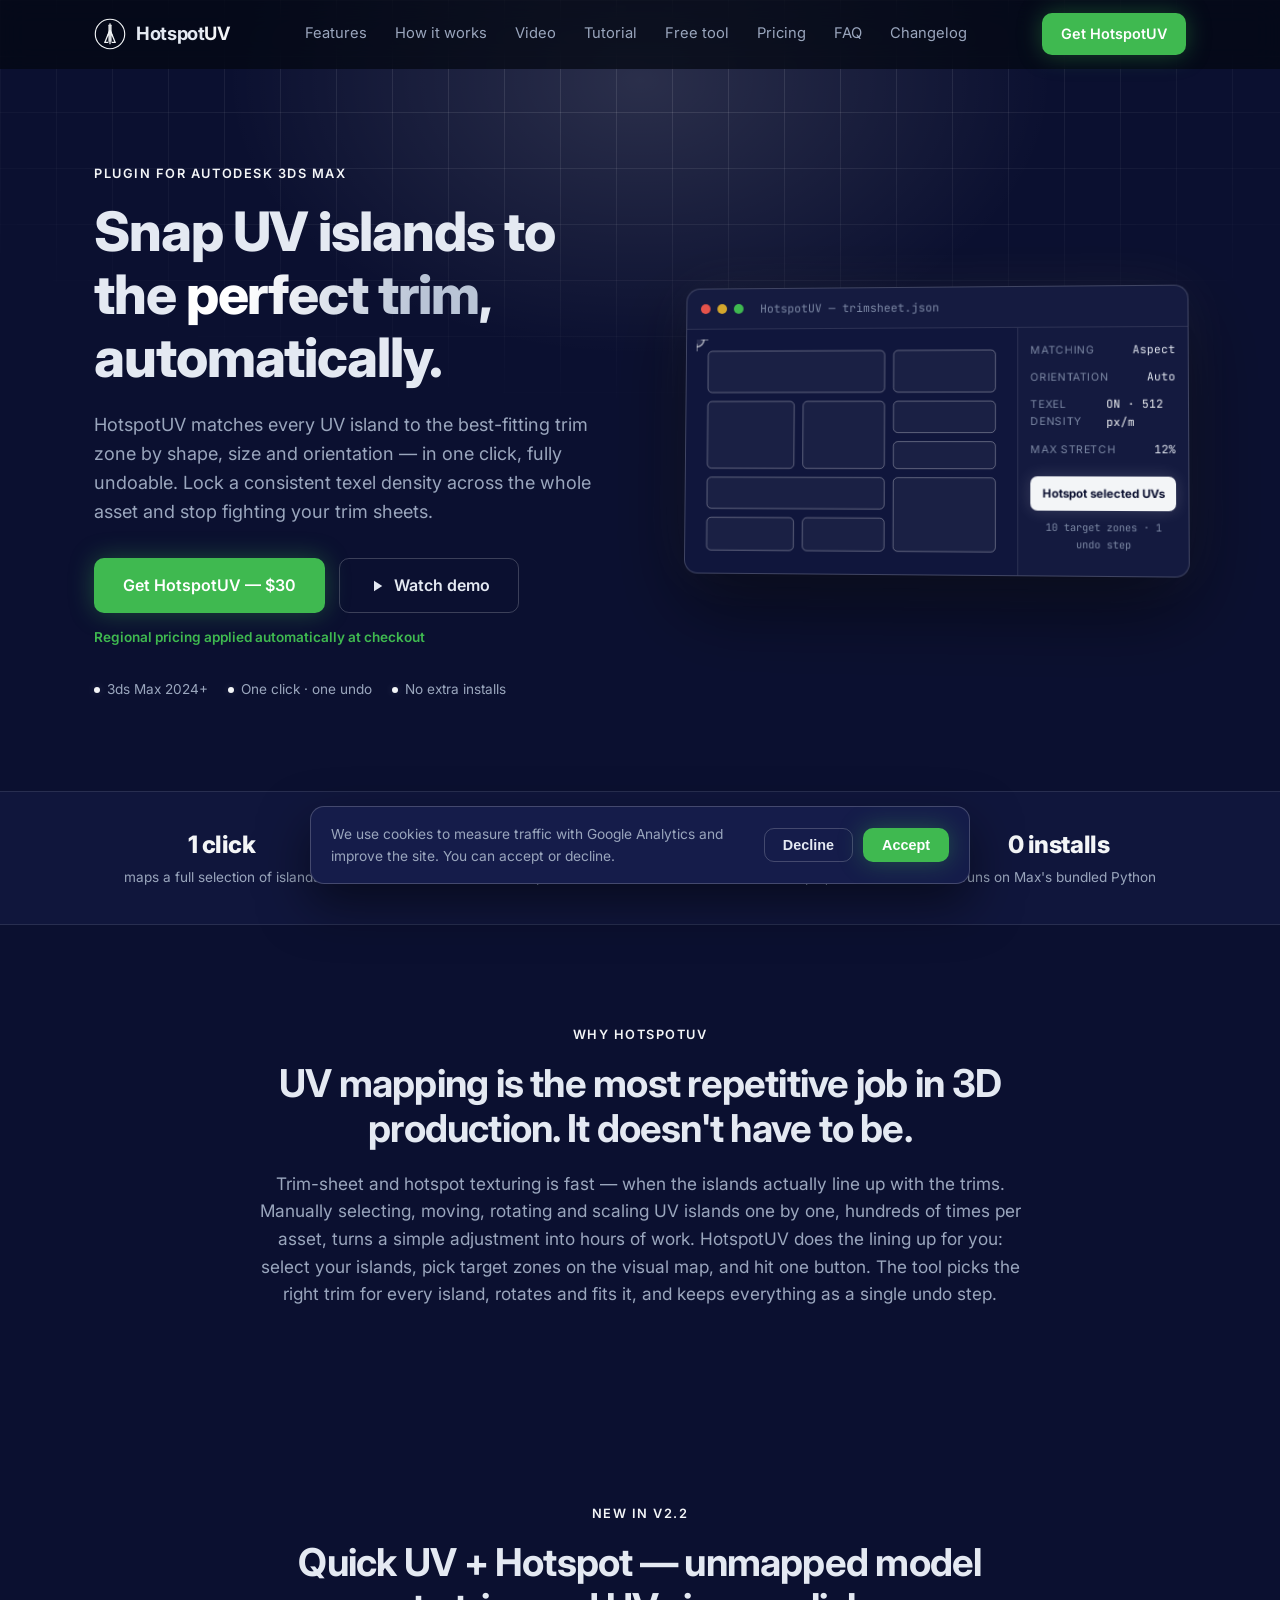
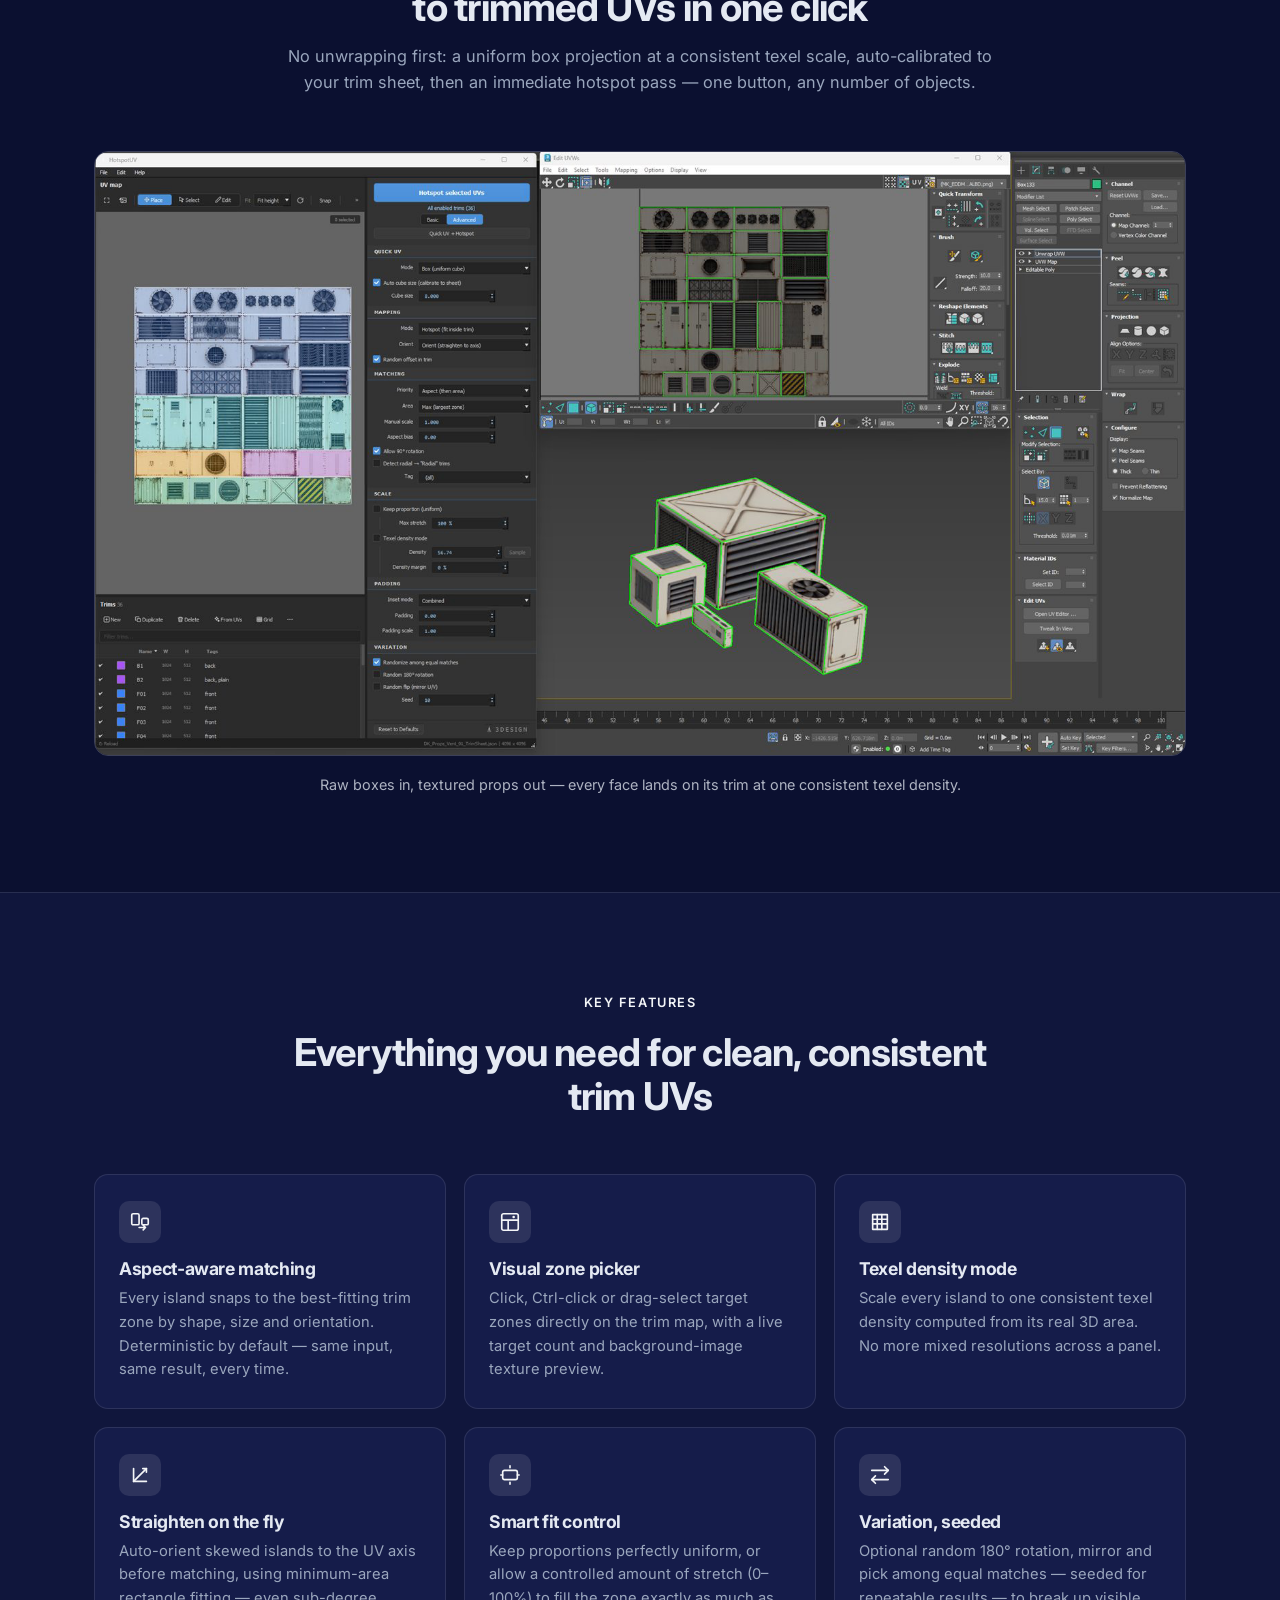
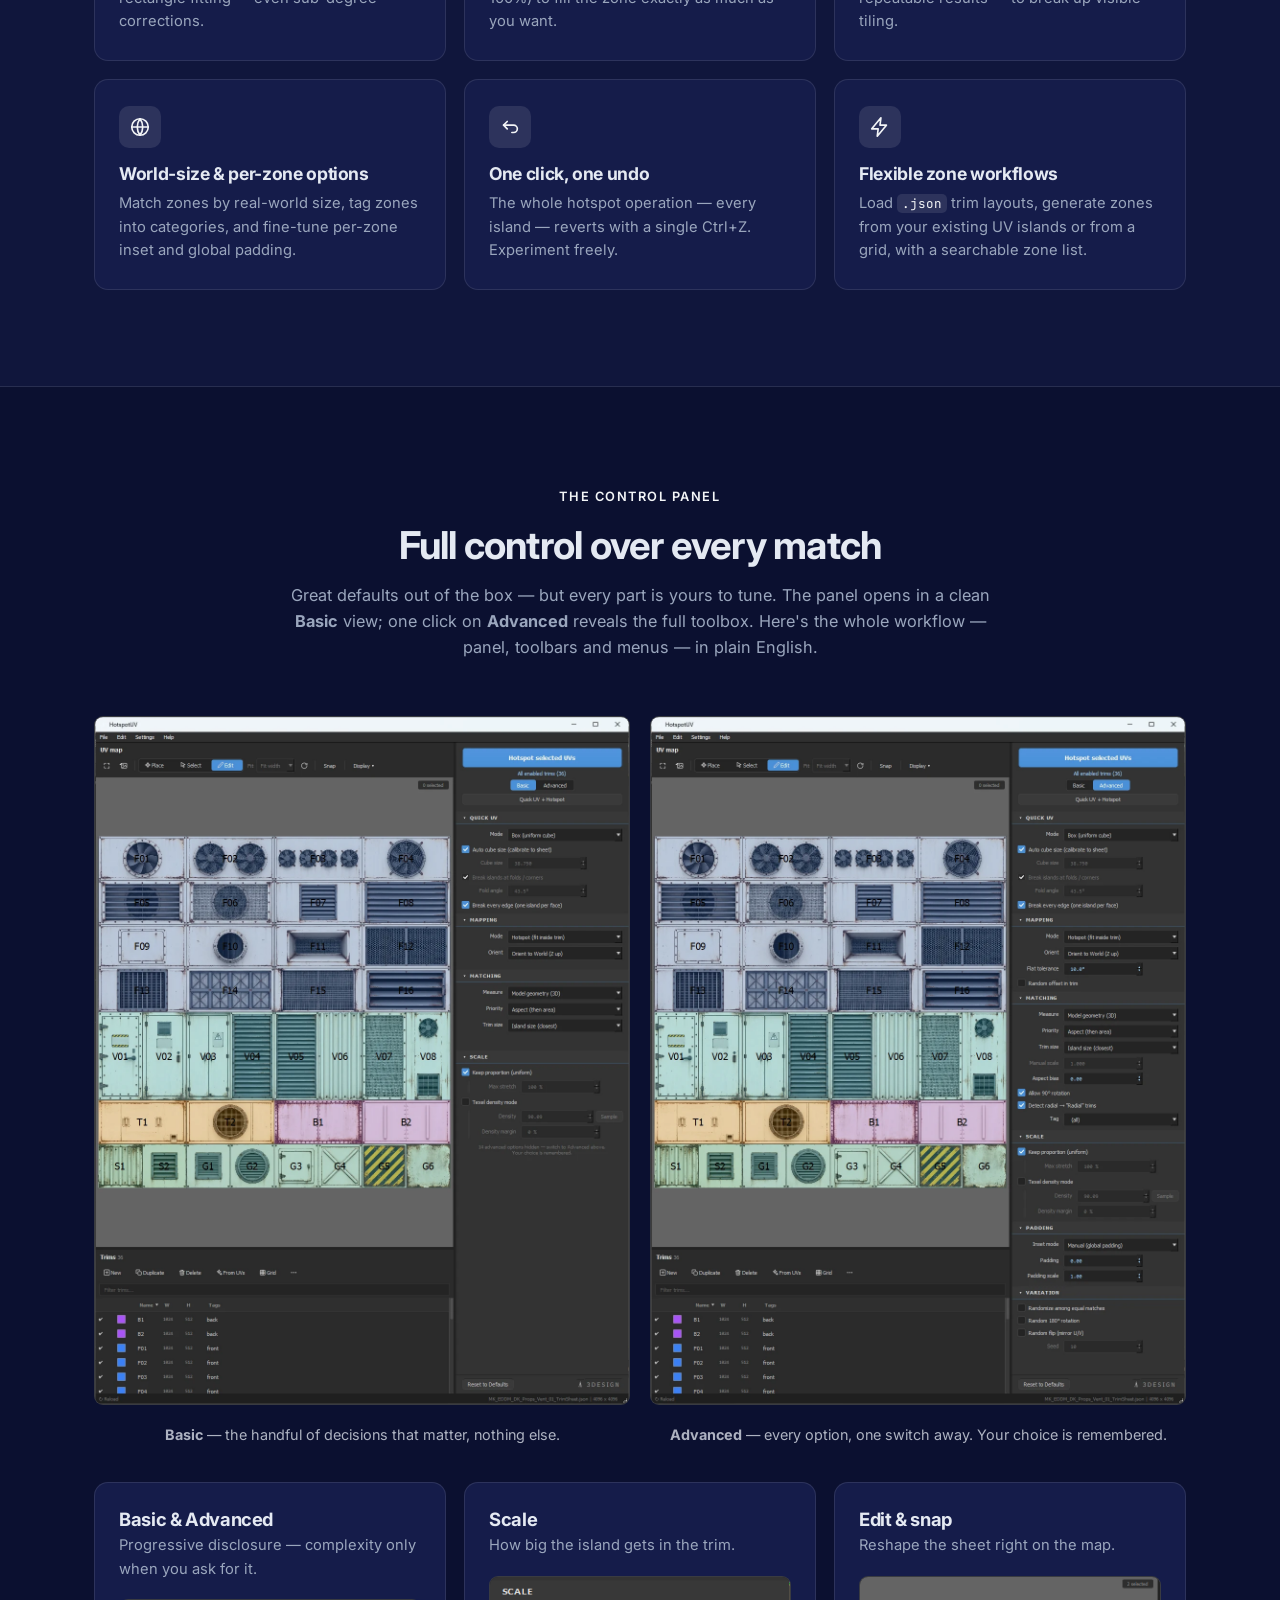
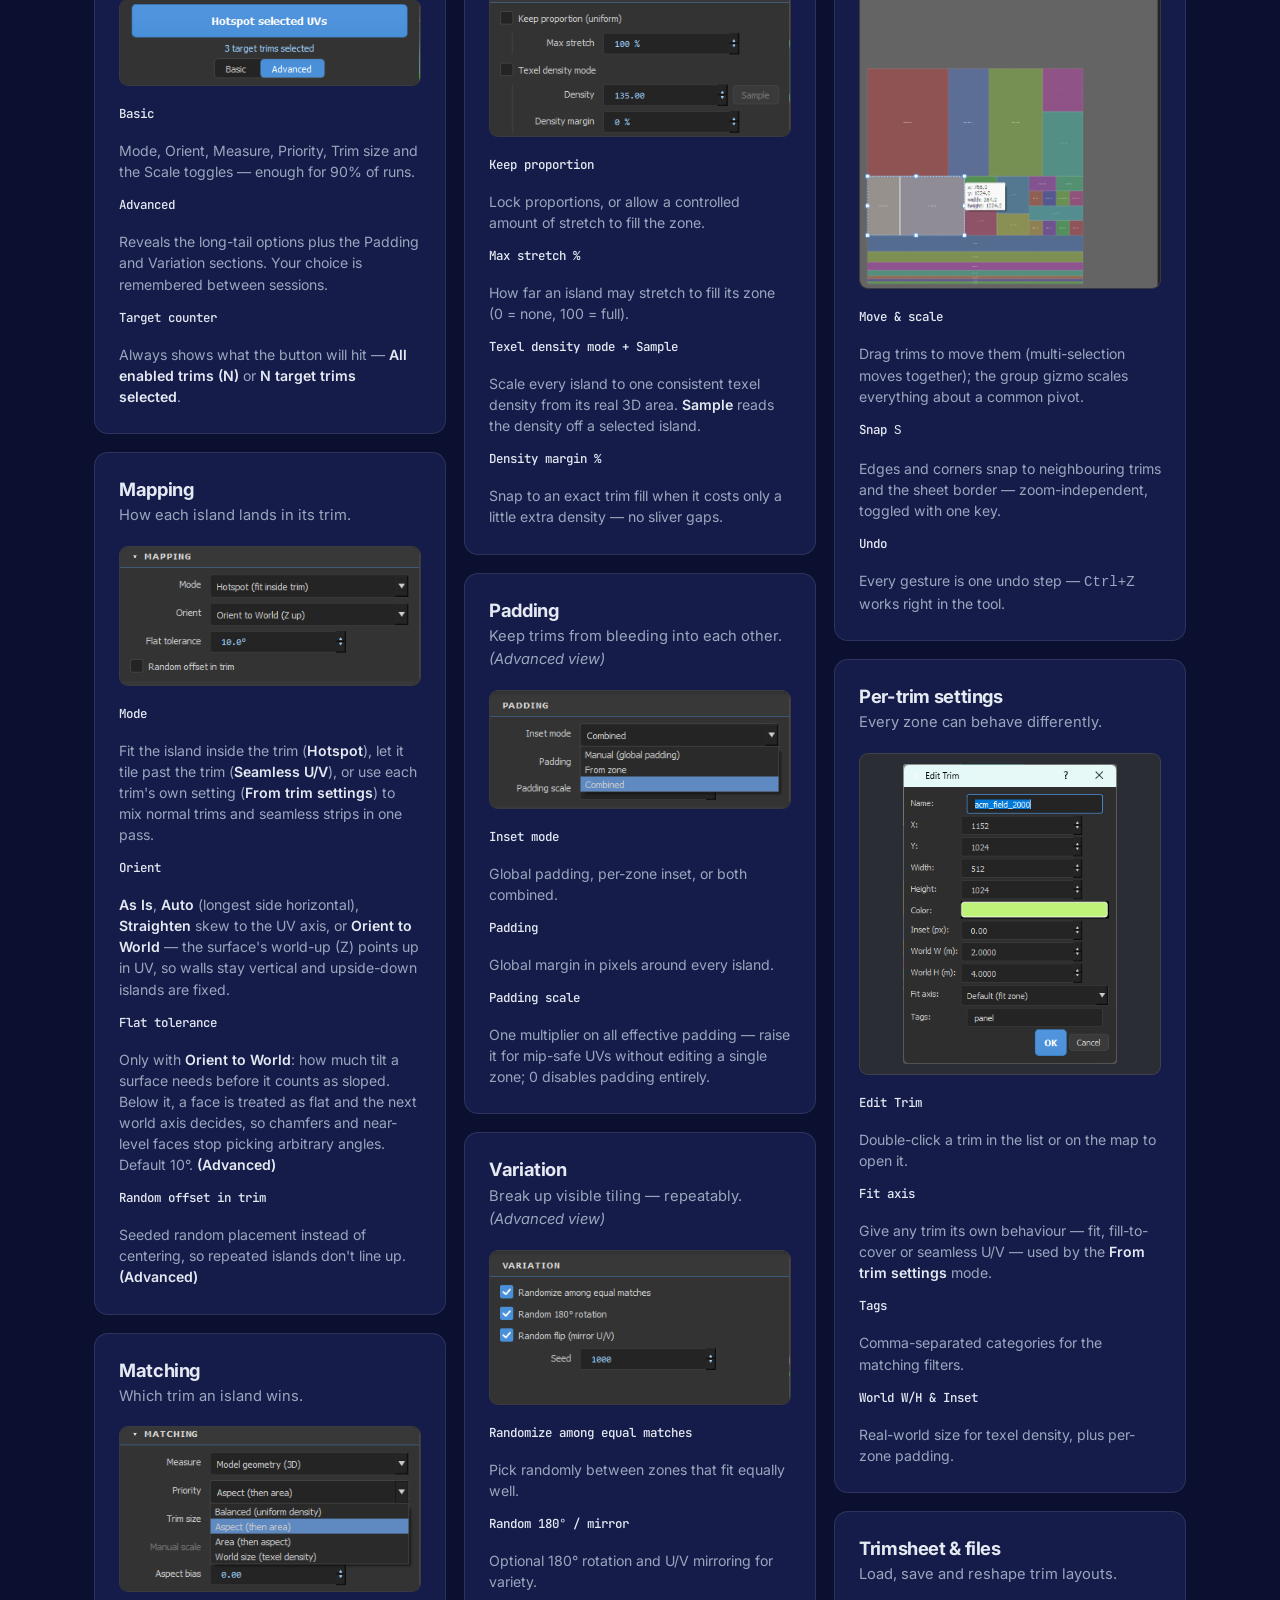
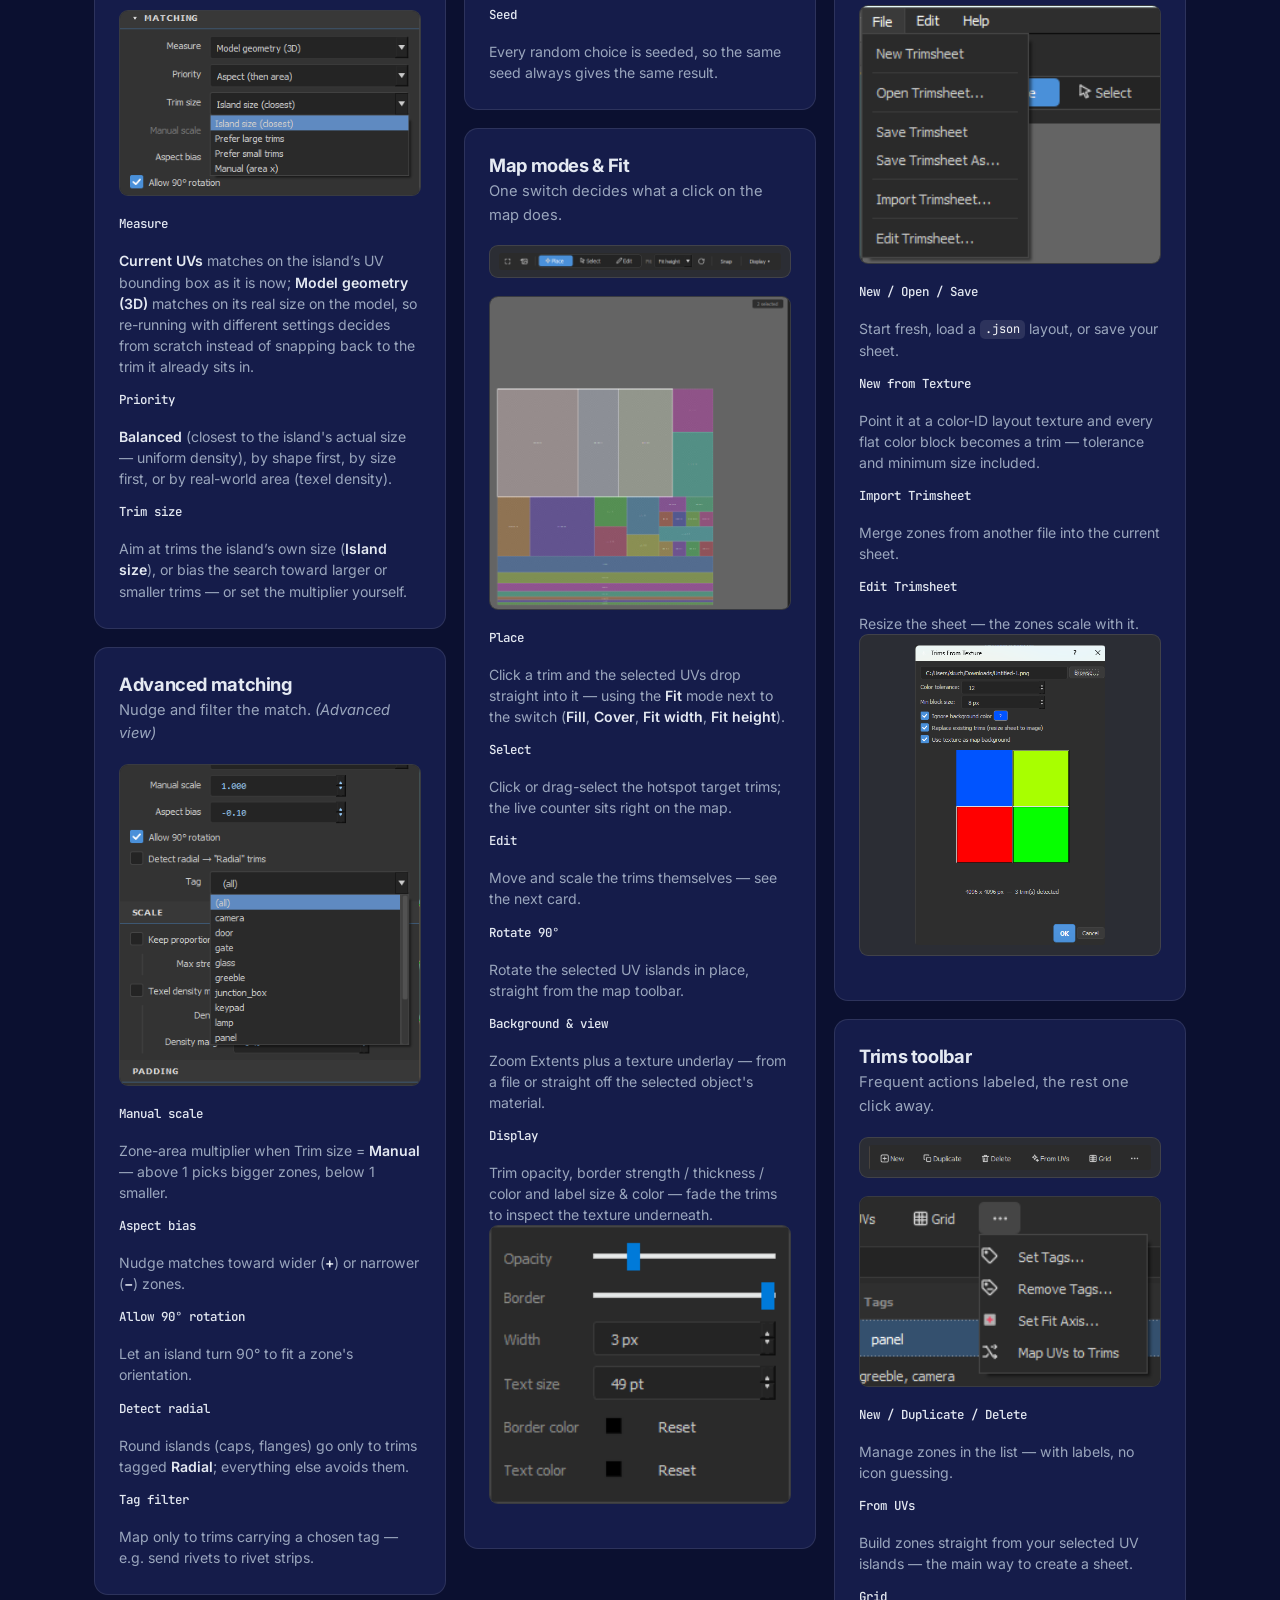
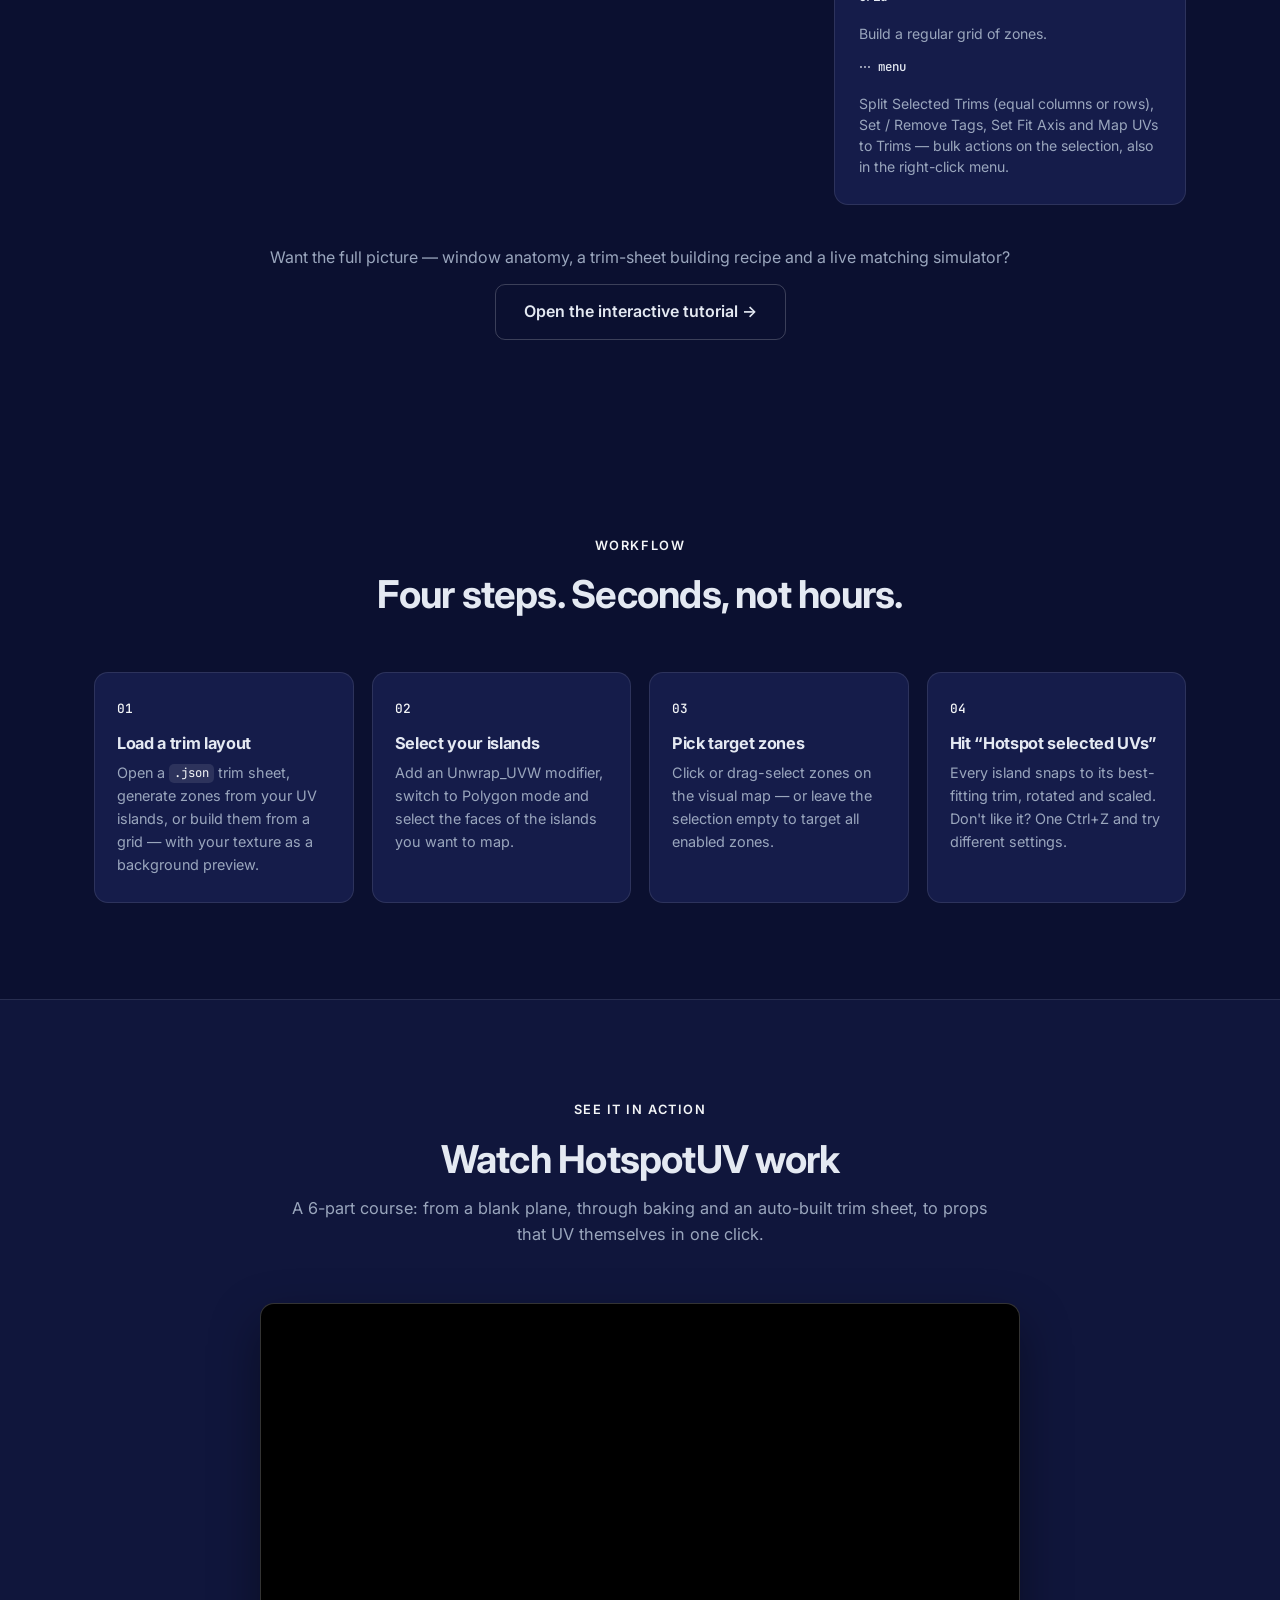
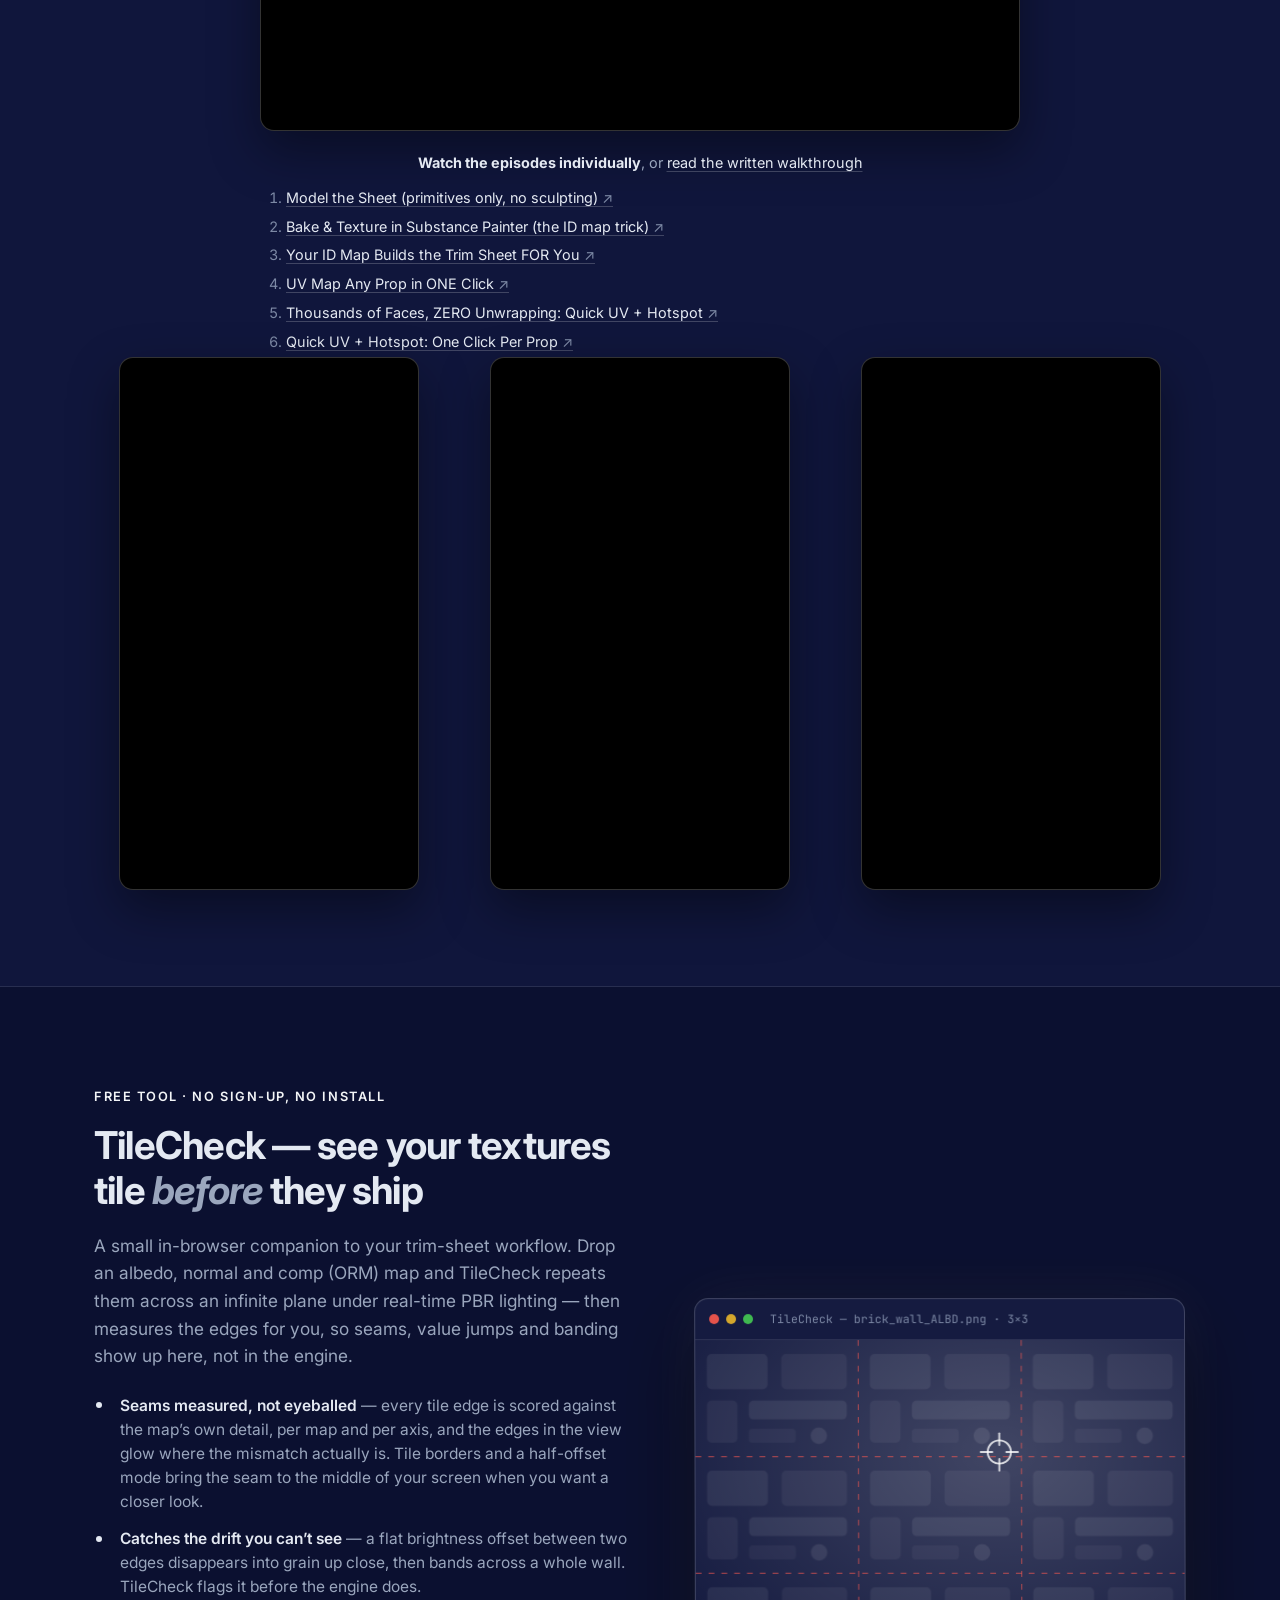
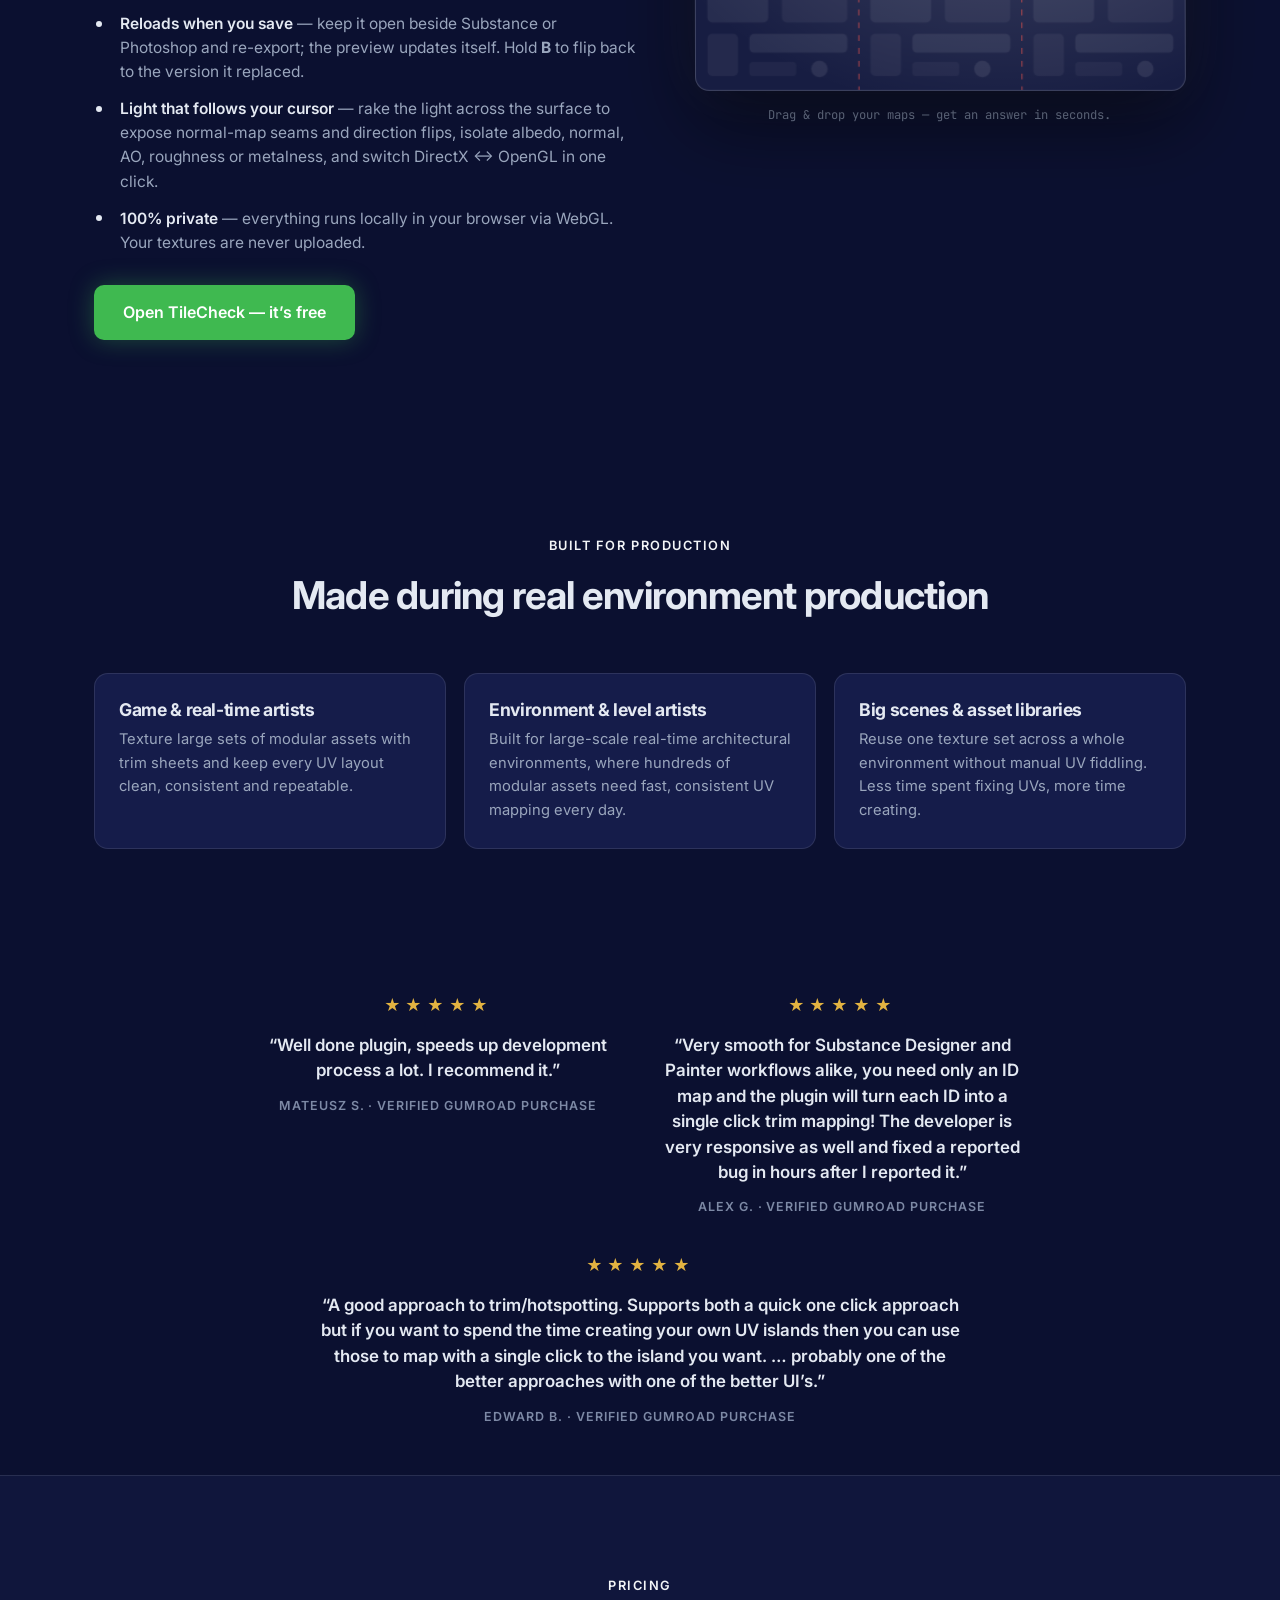
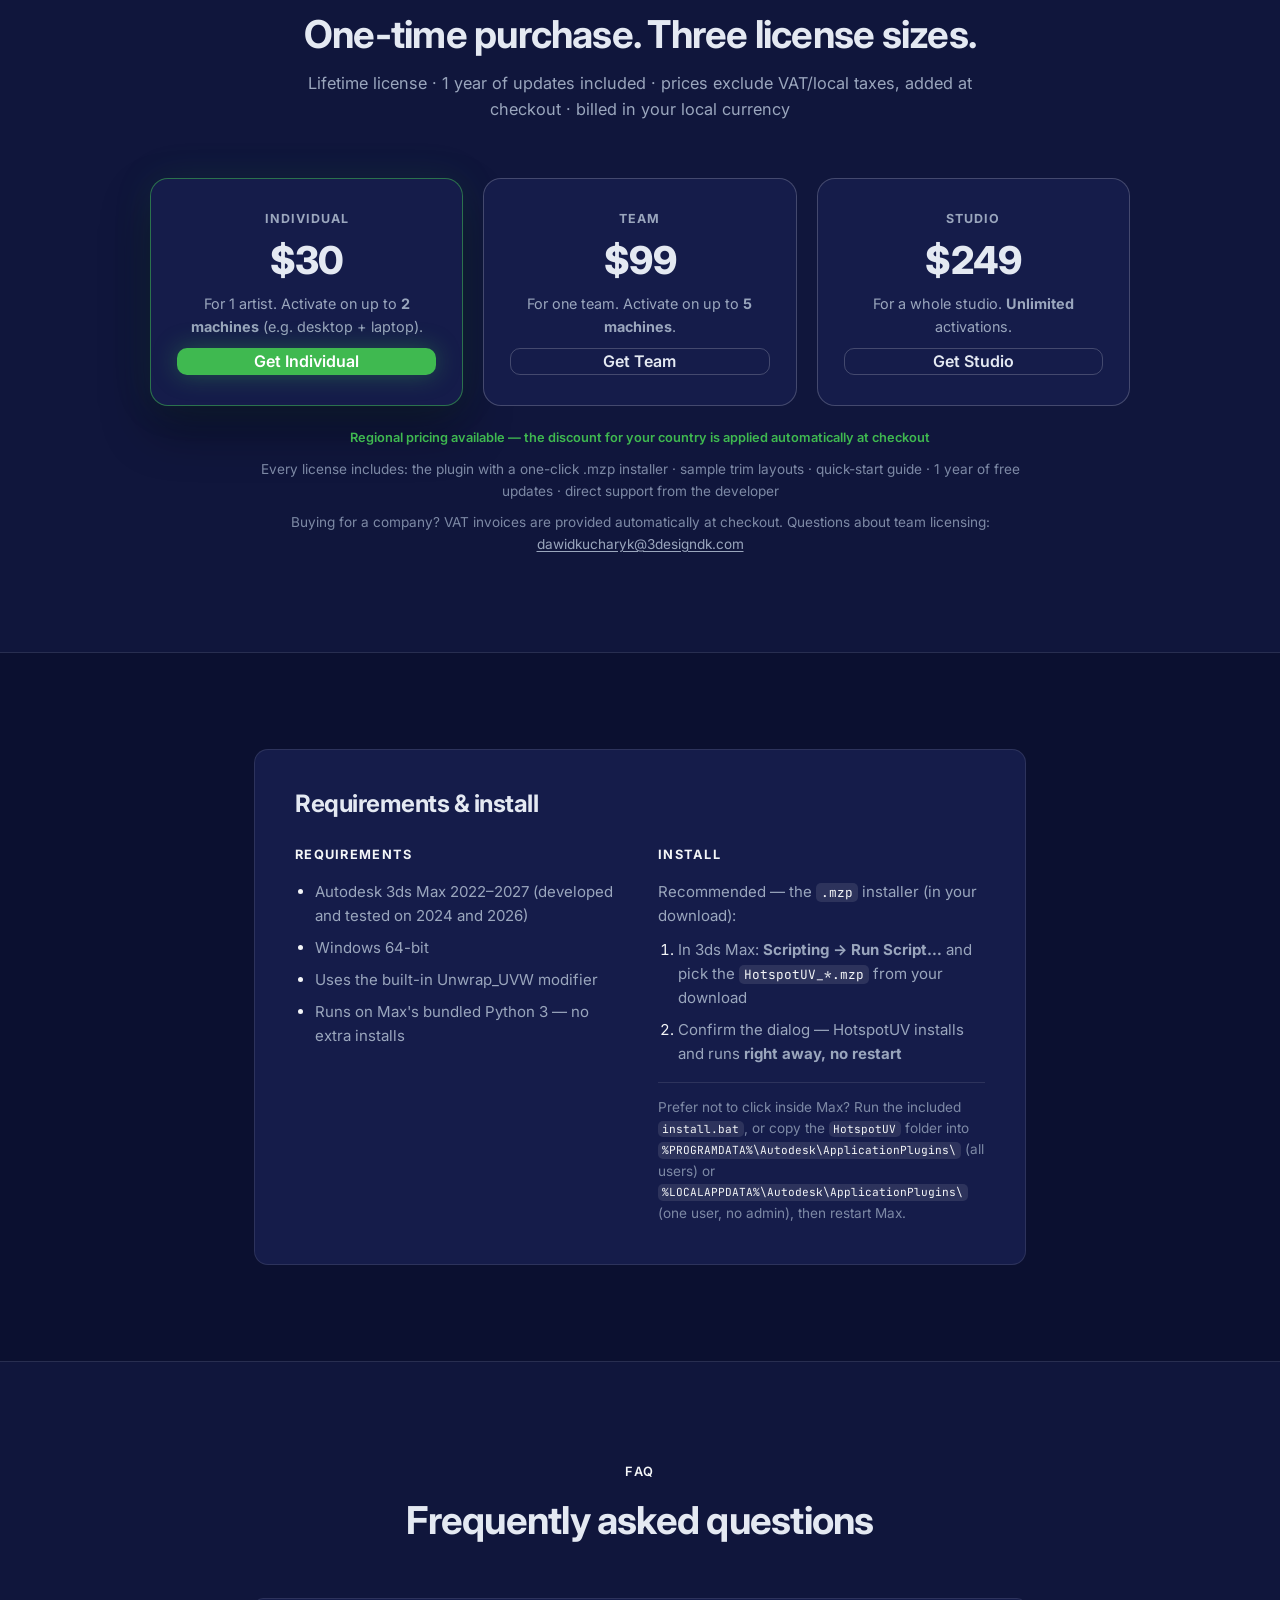
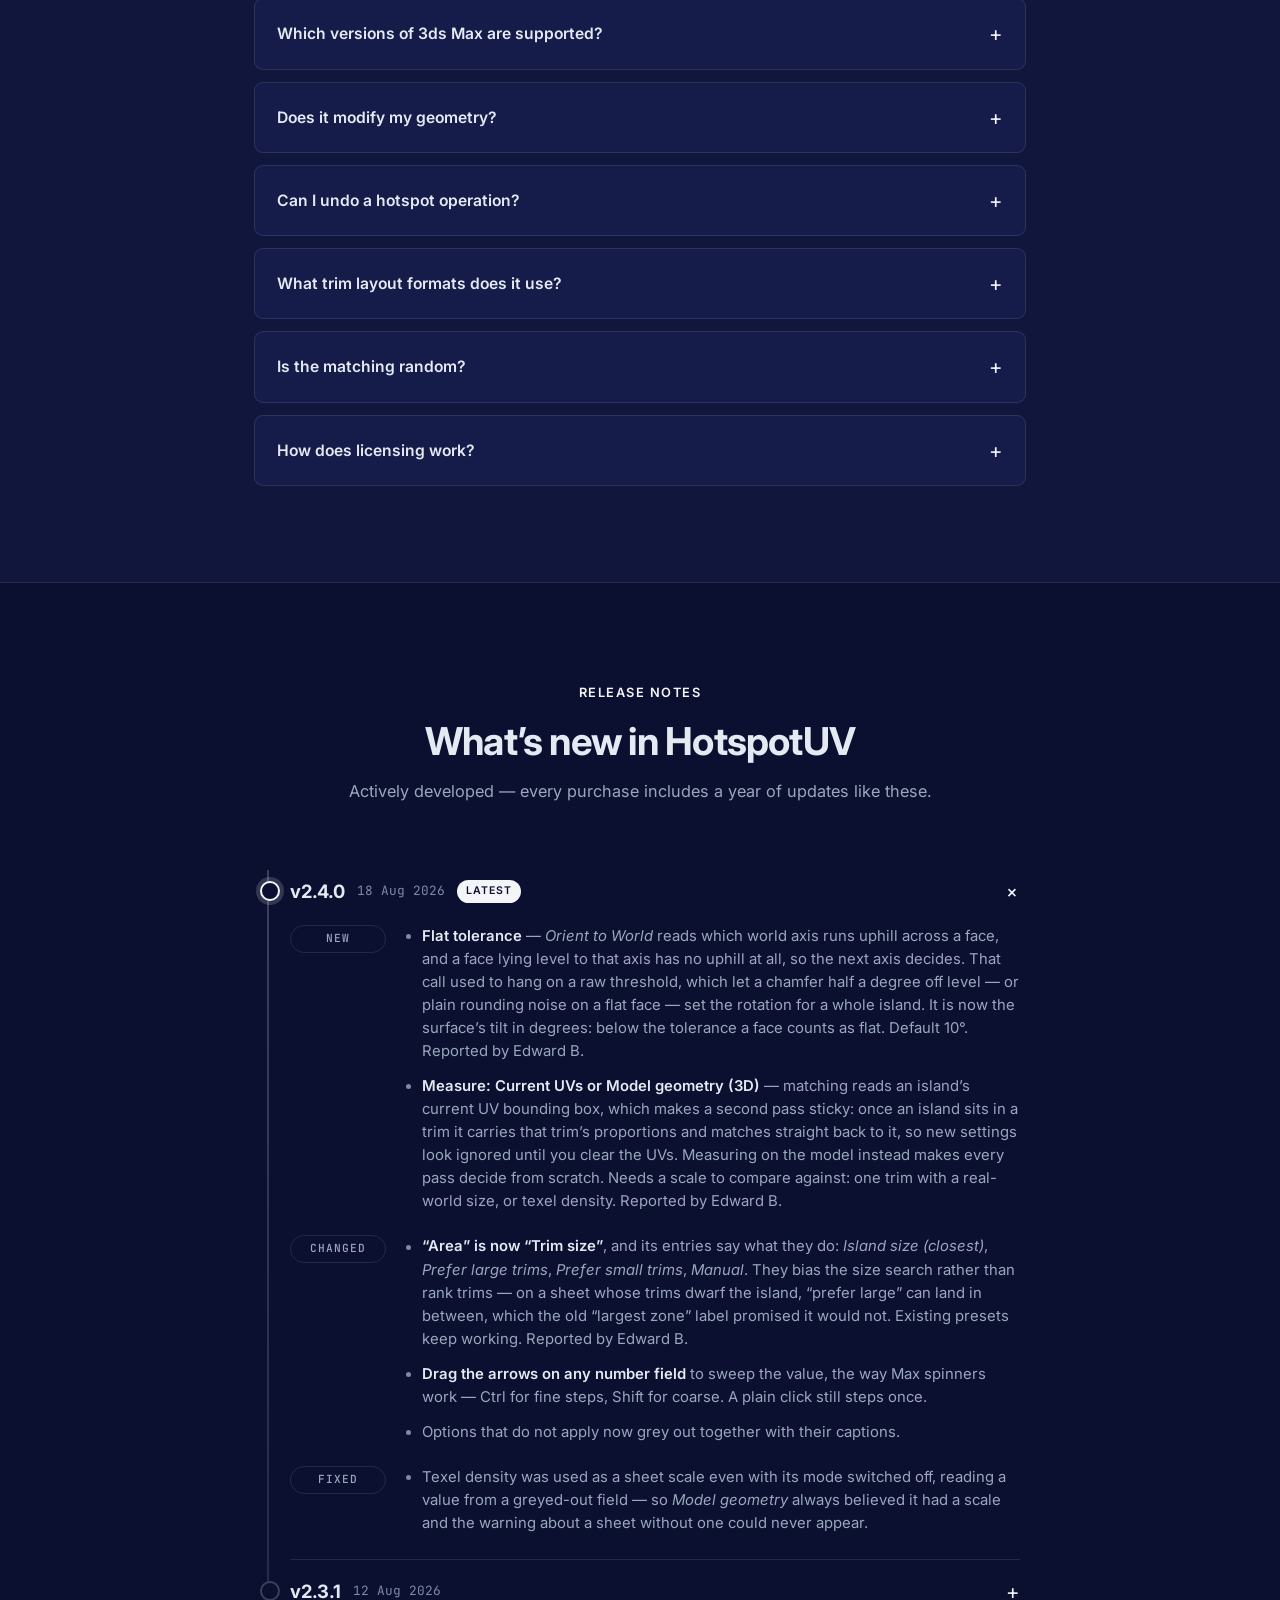
==== index.html @ 5ab8a4f2 "update" ====
﻿<!DOCTYPE html>
<html lang="en">
<head>
  <meta charset="UTF-8">
  <meta name="viewport" content="width=device-width, initial-scale=1.0">

  <!-- Google tag (gtag.js) with Consent Mode v2 -->
  <script async src="https://www.googletagmanager.com/gtag/js?id=G-P0LGVQESN5"></script>
  <script>
    window.dataLayer = window.dataLayer || [];
    function gtag(){dataLayer.push(arguments);}
    // Default: everything denied until the visitor accepts (GDPR)
    gtag('consent', 'default', {
      ad_storage: 'denied',
      ad_user_data: 'denied',
      ad_personalization: 'denied',
      analytics_storage: 'denied'
    });
    gtag('js', new Date());
    gtag('config', 'G-P0LGVQESN5');
    // Re-apply a previously saved acceptance so returning visitors are counted
    try {
      if (localStorage.getItem('cookie-consent') === 'granted') {
        gtag('consent', 'update', { analytics_storage: 'granted' });
      }
    } catch (e) {}
  </script>

  <title>Trim Sheet UV Mapping for 3ds Max | HotspotUV Plugin</title>
  <meta name="description" content="Trim sheet UV mapping for 3ds Max. HotspotUV snaps UV islands to the best-fitting trim by shape and size, straightens them and keeps texel density consistent. One click, one undo.">
  <link rel="canonical" href="https://3designdk.com/">
  <meta property="og:title" content="Trim Sheet UV Mapping for 3ds Max | HotspotUV Plugin">
  <meta property="og:description" content="Snap UV islands to the perfect trim, automatically. Keep texel density consistent. Stop fighting your trim sheets.">
  <meta property="og:type" content="website">
  <meta property="og:url" content="https://3designdk.com/">
  <meta property="og:image" content="https://3designdk.com/assets/logo_hotspotuv_1024.png">
  <meta name="twitter:card" content="summary_large_image">

  <!-- Structured data: product card in search results (price + rating) -->
  <script type="application/ld+json">
  {
    "@context": "https://schema.org",
    "@type": "SoftwareApplication",
    "name": "HotspotUV",
    "alternateName": "HotspotUV — Trim Sheet UV Mapping Plugin for 3ds Max",
    "description": "Trim sheet and hotspot UV mapping plugin for Autodesk 3ds Max. Snaps UV islands to the best-fitting trim by aspect ratio and area, straightens them with a minimum-area bounding rectangle and keeps texel density consistent across objects.",
    "url": "https://3designdk.com/",
    "applicationCategory": "DesignApplication",
    "applicationSubCategory": "3D modeling plugin",
    "operatingSystem": "Windows 10, Windows 11",
    "softwareVersion": "2.4.0",
    "softwareRequirements": "Autodesk 3ds Max 2022 to 2027",
    "image": "https://3designdk.com/assets/logo_hotspotuv_1024.png",
    "author": { "@type": "Person", "name": "Dawid Kucharyk" },
    "publisher": { "@type": "Organization", "name": "3Design DK", "url": "https://3designdk.com/" },
    "offers": {
      "@type": "Offer",
      "price": "30.00",
      "priceCurrency": "USD",
      "availability": "https://schema.org/InStock",
      "url": "https://3designdk.gumroad.com/l/ueunpw"
    },
    "aggregateRating": {
      "@type": "AggregateRating",
      "ratingValue": "5",
      "bestRating": "5",
      "ratingCount": "4",
      "reviewCount": "3"
    }
  }
  </script>
  <link rel="icon" type="image/svg+xml" href="assets/favicon.svg">
  <link rel="icon" type="image/png" sizes="32x32" href="assets/favicon-32.png">
  <link rel="alternate icon" href="assets/favicon.ico">
  <link rel="apple-touch-icon" href="assets/apple-touch-icon.png">
  <link rel="preconnect" href="https://fonts.googleapis.com">
  <link rel="preconnect" href="https://fonts.gstatic.com" crossorigin>
  <link href="https://fonts.googleapis.com/css2?family=Inter:wght@400;500;600;700;800&family=JetBrains+Mono:wght@400;500&display=swap" rel="stylesheet">
  <link rel="stylesheet" href="css/style.css?v=20260820a">
</head>
<body>

  <!-- ======= PROMO BAR =======
       Parked between offers. The launch offer (EARLY50) ended Aug 11, 2026.
       To re-arm for the next one: uncomment the bar, set PROMO_END in
       js/main.js to the day AFTER the last day, and add data-promo to any
       supporting lines so they disappear together with the bar.

  <a href="https://3designdk.gumroad.com/l/ueunpw" class="promo-bar" id="promoBar">
    <span class="promo-flash" aria-hidden="true">&#9889;</span>
    Black Friday: <strong>40% off all licenses</strong>
    <span class="promo-days" id="promoDays">— until Nov 30</span>
    <span class="promo-cta">Get it from $18 &rarr;</span>
  </a>
  ======= -->

  <!-- ======= NAV ======= -->
  <header class="nav" id="nav">
    <div class="container nav-inner">
      <a href="#" class="brand" aria-label="HotspotUV home">
        <svg class="brand-mark" viewBox="0 0 100 100" fill="none" stroke="currentColor" stroke-linecap="round" stroke-linejoin="round" aria-hidden="true">
          <circle cx="50" cy="50" r="46" stroke-width="3.5"/>
          <g transform="translate(50 50) scale(0.72) translate(-50 -68)" stroke-width="5.5">
            <path d="M28 104 L48 54"/>
            <path d="M72 104 L52 54"/>
            <path d="M28 104 L41 104"/>
            <path d="M59 104 L72 104"/>
            <path d="M40 76 L50 56"/>
            <path d="M60 76 L50 56"/>
            <path d="M46 30 L46 100"/>
            <path d="M50 24 L50 110"/>
            <path d="M54 30 L54 100"/>
          </g>
        </svg>
        <span class="brand-name">Hotspot<span class="brand-accent">UV</span></span>
      </a>
      <nav class="nav-links" id="navLinks">
        <a href="#features">Features</a>
        <a href="#how-it-works">How it works</a>
        <a href="#video">Video</a>
        <a href="tutorial.html">Tutorial</a>
        <a href="#free-tool">Free tool</a>
        <a href="#pricing">Pricing</a>
        <a href="#faq">FAQ</a>
        <a href="#changelog">Changelog</a>
      </nav>
      <div class="nav-cta">
        <a href="https://3designdk.gumroad.com/l/ueunpw" class="btn btn-primary btn-sm">Get HotspotUV</a>
        <button class="nav-toggle" id="navToggle" aria-label="Toggle menu" aria-expanded="false">
          <span></span><span></span><span></span>
        </button>
      </div>
    </div>
  </header>

  <!-- ======= HERO ======= -->
  <section class="hero" id="hero">
    <div class="hero-glow" aria-hidden="true"></div>
    <div class="hero-grid" aria-hidden="true"></div>
    <div class="container hero-inner">
      <div class="hero-copy reveal">
        <p class="eyebrow">Plugin for Autodesk 3ds Max</p>
        <h1>Snap UV islands to the <span class="gradient-text">perfect trim</span>, automatically.</h1>
        <p class="lead">
          HotspotUV matches every UV island to the best-fitting trim zone by shape, size and
          orientation — in one click, fully undoable. Lock a consistent texel density across the
          whole asset and stop fighting your trim sheets.
        </p>
        <div class="hero-actions">
          <a href="https://3designdk.gumroad.com/l/ueunpw" class="btn btn-primary btn-lg">Get HotspotUV — $30</a>
          <a href="#video" class="btn btn-ghost btn-lg">
            <svg viewBox="0 0 24 24" width="18" height="18" fill="currentColor" aria-hidden="true"><path d="M8 5v14l11-7z"/></svg>
            Watch demo
          </a>
        </div>
        <p class="promo-echo">Regional pricing applied automatically at checkout</p>
        <ul class="hero-badges">
          <li>3ds Max 2024+</li>
          <li>One click · one undo</li>
          <li>No extra installs</li>
        </ul>
      </div>

      <!-- Stylized plugin mock -->
      <div class="hero-visual reveal" aria-hidden="true">
        <div class="window">
          <div class="window-bar">
            <span class="dot dot-r"></span><span class="dot dot-y"></span><span class="dot dot-g"></span>
            <span class="window-title">HotspotUV — trimsheet.json</span>
          </div>
          <div class="window-body">
            <svg class="trim-map" viewBox="0 0 420 300" fill="none">
              <!-- trim sheet zones -->
              <g class="zones">
                <rect x="16" y="16" width="240" height="56" rx="6"/>
                <rect x="268" y="16" width="136" height="56" rx="6"/>
                <rect x="16" y="84" width="118" height="90" rx="6"/>
                <rect x="146" y="84" width="110" height="90" rx="6"/>
                <rect x="268" y="84" width="136" height="42" rx="6"/>
                <rect x="268" y="138" width="136" height="36" rx="6"/>
                <rect x="16" y="186" width="240" height="42" rx="6"/>
                <rect x="16" y="240" width="118" height="44" rx="6"/>
                <rect x="146" y="240" width="110" height="44" rx="6"/>
                <rect x="268" y="186" width="136" height="98" rx="6"/>
              </g>
              <!-- islands snapping into zones -->
              <rect class="island island-1" x="0" y="0" width="228" height="44" rx="5"/>
              <rect class="island island-2" x="0" y="0" width="104" height="76" rx="5"/>
              <rect class="island island-3" x="0" y="0" width="122" height="84" rx="5"/>
              <rect class="island island-4" x="0" y="0" width="226" height="30" rx="5"/>
              <rect class="island island-5" x="0" y="0" width="122" height="86" rx="5"/>
              <!-- crosshair cursor -->
              <g class="cursor">
                <circle r="10"/>
                <line x1="-16" y1="0" x2="-6" y2="0"/>
                <line x1="6" y1="0" x2="16" y2="0"/>
                <line x1="0" y1="-16" x2="0" y2="-6"/>
                <line x1="0" y1="6" x2="0" y2="16"/>
              </g>
            </svg>
            <div class="side-panel">
              <div class="panel-row"><span class="panel-label">Matching</span><span class="panel-value">Aspect</span></div>
              <div class="panel-row"><span class="panel-label">Orientation</span><span class="panel-value">Auto</span></div>
              <div class="panel-row"><span class="panel-label">Texel density</span><span class="panel-value on">ON · 512 px/m</span></div>
              <div class="panel-row"><span class="panel-label">Max stretch</span><span class="panel-value">12%</span></div>
              <div class="panel-btn">Hotspot selected UVs</div>
              <div class="panel-note">10 target zones · 1 undo step</div>
            </div>
          </div>
        </div>
      </div>
    </div>
  </section>

  <!-- ======= STATS STRIP ======= -->
  <section class="strip">
    <div class="container strip-inner reveal">
      <div class="stat"><strong>1 click</strong><span>maps a full selection of islands</span></div>
      <div class="stat"><strong>1 undo</strong><span>reverts the whole operation</span></div>
      <div class="stat"><strong>100%</strong><span>deterministic — same input, same result</span></div>
      <div class="stat"><strong>0 installs</strong><span>runs on Max's bundled Python</span></div>
    </div>
  </section>

  <!-- ======= PROBLEM / WHY ======= -->
  <section class="section" id="why">
    <div class="container narrow reveal">
      <p class="eyebrow">Why HotspotUV</p>
      <h2>UV mapping is the most repetitive job in 3D production. It doesn't have to be.</h2>
      <p class="section-lead">
        Trim-sheet and hotspot texturing is fast — when the islands actually line up with the trims.
        Manually selecting, moving, rotating and scaling UV islands one by one, hundreds of times per
        asset, turns a simple adjustment into hours of work. HotspotUV does the lining up for you:
        select your islands, pick target zones on the visual map, and hit one button. The tool picks
        the right trim for every island, rotates and fits it, and keeps everything as a single undo step.
      </p>
    </div>
  </section>

  <!-- ======= QUICK UV SHOWCASE (v2.2) ======= -->
  <section class="section" id="quickuv">
    <div class="container">
      <div class="section-head reveal">
        <p class="eyebrow">New in v2.2</p>
        <h2>Quick UV + Hotspot — unmapped model to trimmed UVs in one click</h2>
        <p class="section-sub">No unwrapping first: a uniform box projection at a consistent texel scale, auto-calibrated to your trim sheet, then an immediate hotspot pass — one button, any number of objects.</p>
      </div>
      <figure class="reveal" style="margin:0;max-width:1100px;margin:0 auto">
        <img src="assets/quick_uv_after.jpg" alt="HotspotUV after a Quick UV + Hotspot run — the trim sheet with matched islands in Edit UVWs and fully textured HVAC props in the 3ds Max viewport" width="1600" height="885" loading="lazy" style="width:100%;height:auto;border:1px solid var(--border-strong);border-radius:14px">
        <figcaption style="margin-top:10px;text-align:center;opacity:.75;font-size:.9em">Raw boxes in, textured props out — every face lands on its trim at one consistent texel density.</figcaption>
      </figure>
    </div>
  </section>

  <!-- ======= FEATURES ======= -->
  <section class="section section-alt" id="features">
    <div class="container">
      <div class="section-head reveal">
        <p class="eyebrow">Key features</p>
        <h2>Everything you need for clean, consistent trim UVs</h2>
      </div>
      <div class="feature-grid">
        <article class="card reveal">
          <div class="card-icon">
            <svg viewBox="0 0 24 24" fill="none" stroke="currentColor" stroke-width="1.8" stroke-linecap="round" stroke-linejoin="round"><rect x="3" y="3" width="8" height="12" rx="1.5"/><rect x="14" y="8" width="7" height="7" rx="1.5"/><path d="M11 18h7M18 18l-2.5-2.5M18 18l-2.5 2.5"/></svg>
          </div>
          <h3>Aspect-aware matching</h3>
          <p>Every island snaps to the best-fitting trim zone by shape, size and orientation. Deterministic by default — same input, same result, every time.</p>
        </article>
        <article class="card reveal">
          <div class="card-icon">
            <svg viewBox="0 0 24 24" fill="none" stroke="currentColor" stroke-width="1.8" stroke-linecap="round" stroke-linejoin="round"><rect x="3" y="3" width="18" height="18" rx="2"/><path d="M3 10h18M10 10v11"/><circle cx="16" cy="6.5" r="1.4" fill="currentColor" stroke="none"/></svg>
          </div>
          <h3>Visual zone picker</h3>
          <p>Click, Ctrl-click or drag-select target zones directly on the trim map, with a live target count and background-image texture preview.</p>
        </article>
        <article class="card reveal">
          <div class="card-icon">
            <svg viewBox="0 0 24 24" fill="none" stroke="currentColor" stroke-width="1.8" stroke-linecap="round" stroke-linejoin="round"><path d="M4 4h16v16H4z"/><path d="M4 9h16M4 14h16M9 4v16M14 4v16"/></svg>
          </div>
          <h3>Texel density mode</h3>
          <p>Scale every island to one consistent texel density computed from its real 3D area. No more mixed resolutions across a panel.</p>
        </article>
        <article class="card reveal">
          <div class="card-icon">
            <svg viewBox="0 0 24 24" fill="none" stroke="currentColor" stroke-width="1.8" stroke-linecap="round" stroke-linejoin="round"><path d="M5 19L19 5"/><path d="M5 5v14h14"/><path d="M15 5h4v4"/></svg>
          </div>
          <h3>Straighten on the fly</h3>
          <p>Auto-orient skewed islands to the UV axis before matching, using minimum-area rectangle fitting — even sub-degree corrections.</p>
        </article>
        <article class="card reveal">
          <div class="card-icon">
            <svg viewBox="0 0 24 24" fill="none" stroke="currentColor" stroke-width="1.8" stroke-linecap="round" stroke-linejoin="round"><rect x="4" y="7" width="16" height="10" rx="2"/><path d="M2 12h2M20 12h2M12 2v2M12 20v2"/></svg>
          </div>
          <h3>Smart fit control</h3>
          <p>Keep proportions perfectly uniform, or allow a controlled amount of stretch (0–100%) to fill the zone exactly as much as you want.</p>
        </article>
        <article class="card reveal">
          <div class="card-icon">
            <svg viewBox="0 0 24 24" fill="none" stroke="currentColor" stroke-width="1.8" stroke-linecap="round" stroke-linejoin="round"><path d="M17 3l4 4-4 4"/><path d="M3 7h18"/><path d="M7 21l-4-4 4-4"/><path d="M21 17H3"/></svg>
          </div>
          <h3>Variation, seeded</h3>
          <p>Optional random 180° rotation, mirror and pick among equal matches — seeded for repeatable results — to break up visible tiling.</p>
        </article>
        <article class="card reveal">
          <div class="card-icon">
            <svg viewBox="0 0 24 24" fill="none" stroke="currentColor" stroke-width="1.8" stroke-linecap="round" stroke-linejoin="round"><circle cx="12" cy="12" r="9"/><path d="M12 3a15 15 0 010 18M12 3a15 15 0 000 18M3 12h18"/></svg>
          </div>
          <h3>World-size &amp; per-zone options</h3>
          <p>Match zones by real-world size, tag zones into categories, and fine-tune per-zone inset and global padding.</p>
        </article>
        <article class="card reveal">
          <div class="card-icon">
            <svg viewBox="0 0 24 24" fill="none" stroke="currentColor" stroke-width="1.8" stroke-linecap="round" stroke-linejoin="round"><path d="M9 14l-4-4 4-4"/><path d="M5 10h11a4 4 0 010 8h-2"/></svg>
          </div>
          <h3>One click, one undo</h3>
          <p>The whole hotspot operation — every island — reverts with a single Ctrl+Z. Experiment freely.</p>
        </article>
        <article class="card reveal">
          <div class="card-icon">
            <svg viewBox="0 0 24 24" fill="none" stroke="currentColor" stroke-width="1.8" stroke-linecap="round" stroke-linejoin="round"><path d="M13 2L3 14h7l-1 8L19 10h-7l1-8z"/></svg>
          </div>
          <h3>Flexible zone workflows</h3>
          <p>Load <code>.json</code> trim layouts, generate zones from your existing UV islands or from a grid, with a searchable zone list.</p>
        </article>
      </div>
    </div>
  </section>

  <!-- ======= CONTROL PANEL ======= -->
  <section class="section" id="controls">
    <div class="container">
      <div class="section-head reveal">
        <p class="eyebrow">The control panel</p>
        <h2>Full control over every match</h2>
        <p class="section-sub">Great defaults out of the box — but every part is yours to tune. The panel opens in a clean <strong>Basic</strong> view; one click on <strong>Advanced</strong> reveals the full toolbox. Here's the whole workflow — panel, toolbars and menus — in plain English.</p>
      </div>

      <div class="reveal" style="display:grid;grid-template-columns:repeat(auto-fit,minmax(320px,1fr));gap:20px;margin-bottom:36px">
        <figure style="margin:0">
          <button class="control-shot" type="button" aria-label="Zoom the Basic view">
            <img src="assets/ui_basic.webp" alt="HotspotUV window in Basic view — a 36-trim sheet on the map, the trims list and a short options panel" width="1114" height="1434" loading="lazy">
            <span class="control-shot-hint" aria-hidden="true"><svg viewBox="0 0 24 24" width="15" height="15" fill="none" stroke="currentColor" stroke-width="2" stroke-linecap="round" stroke-linejoin="round"><circle cx="11" cy="11" r="7"/><path d="M21 21l-4.3-4.3M11 8v6M8 11h6"/></svg></span>
          </button>
          <figcaption style="margin-top:8px;text-align:center;opacity:.75;font-size:.9em"><strong>Basic</strong> — the handful of decisions that matter, nothing else.</figcaption>
        </figure>
        <figure style="margin:0">
          <button class="control-shot" type="button" aria-label="Zoom the Advanced view">
            <img src="assets/ui_advanced.webp" alt="HotspotUV window in Advanced view — a 36-trim sheet on the map and the full options panel with Padding and Variation sections" width="1114" height="1434" loading="lazy">
            <span class="control-shot-hint" aria-hidden="true"><svg viewBox="0 0 24 24" width="15" height="15" fill="none" stroke="currentColor" stroke-width="2" stroke-linecap="round" stroke-linejoin="round"><circle cx="11" cy="11" r="7"/><path d="M21 21l-4.3-4.3M11 8v6M8 11h6"/></svg></span>
          </button>
          <figcaption style="margin-top:8px;text-align:center;opacity:.75;font-size:.9em"><strong>Advanced</strong> — every option, one switch away. Your choice is remembered.</figcaption>
        </figure>
      </div>

      <div class="controls-grid reveal">

        <article class="card control-group">
          <h3>Basic &amp; Advanced</h3>
          <p class="control-lead">Progressive disclosure — complexity only when you ask for it.</p>
          <button class="control-shot" type="button" aria-label="Zoom the Basic/Advanced switch">
            <img src="assets/panel_view_switch.png" alt="HotspotUV panel — primary Hotspot button, target counter and the Basic/Advanced switch" width="361" height="102" loading="lazy">
            <span class="control-shot-hint" aria-hidden="true"><svg viewBox="0 0 24 24" width="15" height="15" fill="none" stroke="currentColor" stroke-width="2" stroke-linecap="round" stroke-linejoin="round"><circle cx="11" cy="11" r="7"/><path d="M21 21l-4.3-4.3M11 8v6M8 11h6"/></svg></span>
          </button>
          <dl class="control-list">
            <dt>Basic</dt>
            <dd>Mode, Orient, Measure, Priority, Trim size and the Scale toggles — enough for 90% of runs.</dd>
            <dt>Advanced</dt>
            <dd>Reveals the long-tail options plus the Padding and Variation sections. Your choice is remembered between sessions.</dd>
            <dt>Target counter</dt>
            <dd>Always shows what the button will hit — <em>All enabled trims (N)</em> or <em>N target trims selected</em>.</dd>
          </dl>
        </article>

        <article class="card control-group">
          <h3>Mapping</h3>
          <p class="control-lead">How each island lands in its trim.</p>
          <button class="control-shot" type="button" aria-label="Zoom the Mapping panel">
            <img src="assets/panel_mapping.png?v=20260818" alt="HotspotUV panel — Mapping section: Mode, Orient set to Orient to World, and the Flat tolerance field" width="361" height="166" loading="lazy">
            <span class="control-shot-hint" aria-hidden="true"><svg viewBox="0 0 24 24" width="15" height="15" fill="none" stroke="currentColor" stroke-width="2" stroke-linecap="round" stroke-linejoin="round"><circle cx="11" cy="11" r="7"/><path d="M21 21l-4.3-4.3M11 8v6M8 11h6"/></svg></span>
          </button>
          <dl class="control-list">
            <dt>Mode</dt>
            <dd>Fit the island inside the trim (<em>Hotspot</em>), let it tile past the trim (<em>Seamless&nbsp;U/V</em>), or use each trim's own setting (<em>From trim settings</em>) to mix normal trims and seamless strips in one pass.</dd>
            <dt>Orient</dt>
            <dd><em>As&nbsp;Is</em>, <em>Auto</em> (longest side horizontal), <em>Straighten</em> skew to the UV axis, or <em>Orient to World</em> — the surface's world-up (Z) points up in UV, so walls stay vertical and upside-down islands are fixed.</dd>
            <dt>Flat tolerance</dt>
            <dd>Only with <em>Orient to World</em>: how much tilt a surface needs before it counts as sloped. Below it, a face is treated as flat and the next world axis decides, so chamfers and near-level faces stop picking arbitrary angles. Default 10&deg;. <em>(Advanced)</em></dd>
            <dt>Random offset in trim</dt>
            <dd>Seeded random placement instead of centering, so repeated islands don't line up. <em>(Advanced)</em></dd>
          </dl>
        </article>

        <article class="card control-group">
          <h3>Matching</h3>
          <p class="control-lead">Which trim an island wins.</p>
          <button class="control-shot" type="button" aria-label="Zoom the Priority menu">
            <img src="assets/panel_priority.png?v=20260818" alt="HotspotUV panel — Matching section with the Priority dropdown open: Balanced, Aspect, Area and World size" width="361" height="197" loading="lazy">
            <span class="control-shot-hint" aria-hidden="true"><svg viewBox="0 0 24 24" width="15" height="15" fill="none" stroke="currentColor" stroke-width="2" stroke-linecap="round" stroke-linejoin="round"><circle cx="11" cy="11" r="7"/><path d="M21 21l-4.3-4.3M11 8v6M8 11h6"/></svg></span>
          </button>
          <button class="control-shot" type="button" aria-label="Zoom the Matching panel">
            <img src="assets/panel_matching.png?v=20260818" alt="HotspotUV panel — Matching section: Measure (Current UVs or Model geometry) and the Trim size dropdown open" width="361" height="222" loading="lazy">
            <span class="control-shot-hint" aria-hidden="true"><svg viewBox="0 0 24 24" width="15" height="15" fill="none" stroke="currentColor" stroke-width="2" stroke-linecap="round" stroke-linejoin="round"><circle cx="11" cy="11" r="7"/><path d="M21 21l-4.3-4.3M11 8v6M8 11h6"/></svg></span>
          </button>
          <dl class="control-list">
            <dt>Measure</dt>
            <dd><em>Current UVs</em> matches on the island&rsquo;s UV bounding box as it is now; <em>Model geometry (3D)</em> matches on its real size on the model, so re-running with different settings decides from scratch instead of snapping back to the trim it already sits in.</dd>
            <dt>Priority</dt>
            <dd><em>Balanced</em> (closest to the island's actual size — uniform density), by shape first, by size first, or by real-world area (texel density).</dd>
            <dt>Trim size</dt>
            <dd>Aim at trims the island&rsquo;s own size (<em>Island size</em>), or bias the search toward larger or smaller trims &mdash; or set the multiplier yourself.</dd>
          </dl>
        </article>

        <article class="card control-group">
          <h3>Advanced matching</h3>
          <p class="control-lead">Nudge and filter the match. <em>(Advanced view)</em></p>
          <button class="control-shot" type="button" aria-label="Zoom the advanced matching controls">
            <img src="assets/panel_tag.png" alt="HotspotUV panel — Manual scale, Aspect bias, Allow 90°, Detect radial and the Tag dropdown listing zone categories" width="361" height="385" loading="lazy">
            <span class="control-shot-hint" aria-hidden="true"><svg viewBox="0 0 24 24" width="15" height="15" fill="none" stroke="currentColor" stroke-width="2" stroke-linecap="round" stroke-linejoin="round"><circle cx="11" cy="11" r="7"/><path d="M21 21l-4.3-4.3M11 8v6M8 11h6"/></svg></span>
          </button>
          <dl class="control-list">
            <dt>Manual scale</dt>
            <dd>Zone-area multiplier when Trim size = <em>Manual</em> — above 1 picks bigger zones, below 1 smaller.</dd>
            <dt>Aspect bias</dt>
            <dd>Nudge matches toward wider (<em>+</em>) or narrower (<em>−</em>) zones.</dd>
            <dt>Allow 90° rotation</dt>
            <dd>Let an island turn 90° to fit a zone's orientation.</dd>
            <dt>Detect radial</dt>
            <dd>Round islands (caps, flanges) go only to trims tagged <em>Radial</em>; everything else avoids them.</dd>
            <dt>Tag filter</dt>
            <dd>Map only to trims carrying a chosen tag — e.g. send rivets to rivet strips.</dd>
          </dl>
        </article>

        <article class="card control-group">
          <h3>Scale</h3>
          <p class="control-lead">How big the island gets in the trim.</p>
          <button class="control-shot" type="button" aria-label="Zoom the Scale panel">
            <img src="assets/panel_scale.png" alt="HotspotUV panel — Scale section: Keep proportion, Max stretch, Texel density mode, Density and Density margin" width="361" height="191" loading="lazy">
            <span class="control-shot-hint" aria-hidden="true"><svg viewBox="0 0 24 24" width="15" height="15" fill="none" stroke="currentColor" stroke-width="2" stroke-linecap="round" stroke-linejoin="round"><circle cx="11" cy="11" r="7"/><path d="M21 21l-4.3-4.3M11 8v6M8 11h6"/></svg></span>
          </button>
          <dl class="control-list">
            <dt>Keep proportion</dt>
            <dd>Lock proportions, or allow a controlled amount of stretch to fill the zone.</dd>
            <dt>Max stretch %</dt>
            <dd>How far an island may stretch to fill its zone (0 = none, 100 = full).</dd>
            <dt>Texel density mode + Sample</dt>
            <dd>Scale every island to one consistent texel density from its real 3D area. <em>Sample</em> reads the density off a selected island.</dd>
            <dt>Density margin %</dt>
            <dd>Snap to an exact trim fill when it costs only a little extra density — no sliver gaps.</dd>
          </dl>
        </article>

        <article class="card control-group">
          <h3>Padding</h3>
          <p class="control-lead">Keep trims from bleeding into each other. <em>(Advanced view)</em></p>
          <button class="control-shot" type="button" aria-label="Zoom the Padding panel">
            <img src="assets/panel_padding.png" alt="HotspotUV panel — Padding section with the Inset mode dropdown open: Manual, From zone, Combined" width="361" height="141" loading="lazy">
            <span class="control-shot-hint" aria-hidden="true"><svg viewBox="0 0 24 24" width="15" height="15" fill="none" stroke="currentColor" stroke-width="2" stroke-linecap="round" stroke-linejoin="round"><circle cx="11" cy="11" r="7"/><path d="M21 21l-4.3-4.3M11 8v6M8 11h6"/></svg></span>
          </button>
          <dl class="control-list">
            <dt>Inset mode</dt>
            <dd>Global padding, per-zone inset, or both combined.</dd>
            <dt>Padding</dt>
            <dd>Global margin in pixels around every island.</dd>
            <dt>Padding scale</dt>
            <dd>One multiplier on all effective padding — raise it for mip-safe UVs without editing a single zone; 0 disables padding entirely.</dd>
          </dl>
        </article>

        <article class="card control-group">
          <h3>Variation</h3>
          <p class="control-lead">Break up visible tiling — repeatably. <em>(Advanced view)</em></p>
          <button class="control-shot" type="button" aria-label="Zoom the Variation panel">
            <img src="assets/panel_variation.png" alt="HotspotUV panel — Variation section with seeded randomization options" width="361" height="184" loading="lazy">
            <span class="control-shot-hint" aria-hidden="true"><svg viewBox="0 0 24 24" width="15" height="15" fill="none" stroke="currentColor" stroke-width="2" stroke-linecap="round" stroke-linejoin="round"><circle cx="11" cy="11" r="7"/><path d="M21 21l-4.3-4.3M11 8v6M8 11h6"/></svg></span>
          </button>
          <dl class="control-list">
            <dt>Randomize among equal matches</dt>
            <dd>Pick randomly between zones that fit equally well.</dd>
            <dt>Random 180° / mirror</dt>
            <dd>Optional 180° rotation and U/V mirroring for variety.</dd>
            <dt>Seed</dt>
            <dd>Every random choice is seeded, so the same seed always gives the same result.</dd>
          </dl>
        </article>

        <article class="card control-group">
          <h3>Map modes &amp; Fit</h3>
          <p class="control-lead">One switch decides what a click on the map does.</p>
          <button class="control-shot control-shot-wide" type="button" aria-label="Zoom the map toolbar">
            <img src="assets/toolbar_map.png" alt="HotspotUV map toolbar — Zoom Extents, Background, the Place/Select/Edit mode switch, Fit dropdown, Snap and the Display popup" width="600" height="36" loading="lazy">
            <span class="control-shot-hint" aria-hidden="true"><svg viewBox="0 0 24 24" width="15" height="15" fill="none" stroke="currentColor" stroke-width="2" stroke-linecap="round" stroke-linejoin="round"><circle cx="11" cy="11" r="7"/><path d="M21 21l-4.3-4.3M11 8v6M8 11h6"/></svg></span>
          </button>
          <button class="control-shot" type="button" aria-label="Zoom the map in Select mode">
            <img src="assets/map_select.png" alt="HotspotUV map in Select mode — two target trims outlined with the selection counter chip in the corner" width="623" height="647" loading="lazy">
            <span class="control-shot-hint" aria-hidden="true"><svg viewBox="0 0 24 24" width="15" height="15" fill="none" stroke="currentColor" stroke-width="2" stroke-linecap="round" stroke-linejoin="round"><circle cx="11" cy="11" r="7"/><path d="M21 21l-4.3-4.3M11 8v6M8 11h6"/></svg></span>
          </button>
          <dl class="control-list">
            <dt>Place</dt>
            <dd>Click a trim and the selected UVs drop straight into it — using the <em>Fit</em> mode next to the switch (<em>Fill</em>, <em>Cover</em>, <em>Fit width</em>, <em>Fit height</em>).</dd>
            <dt>Select</dt>
            <dd>Click or drag-select the hotspot target trims; the live counter sits right on the map.</dd>
            <dt>Edit</dt>
            <dd>Move and scale the trims themselves — see the next card.</dd>
            <dt>Rotate 90&deg;</dt>
            <dd>Rotate the selected UV islands in place, straight from the map toolbar.</dd>
            <dt>Background &amp; view</dt>
            <dd>Zoom Extents plus a texture underlay — from a file or straight off the selected object's material.</dd>
            <dt>Display</dt>
            <dd>Trim opacity, border strength / thickness / color and label size &amp; color — fade the trims to inspect the texture underneath.</dd>
          </dl>
          <button class="control-shot" type="button" aria-label="Zoom the Display popup">
            <img src="assets/panel_display.png" alt="HotspotUV Display popup — opacity and border sliders, border width, label size, border and text color" width="230" height="212" loading="lazy">
            <span class="control-shot-hint" aria-hidden="true"><svg viewBox="0 0 24 24" width="15" height="15" fill="none" stroke="currentColor" stroke-width="2" stroke-linecap="round" stroke-linejoin="round"><circle cx="11" cy="11" r="7"/><path d="M21 21l-4.3-4.3M11 8v6M8 11h6"/></svg></span>
          </button>
        </article>

        <article class="card control-group">
          <h3>Edit &amp; snap</h3>
          <p class="control-lead">Reshape the sheet right on the map.</p>
          <button class="control-shot" type="button" aria-label="Zoom the map in Edit mode">
            <img src="assets/map_edit_gizmo.png" alt="HotspotUV map in Edit mode — two trims selected with the scale gizmo and a size tooltip" width="623" height="647" loading="lazy">
            <span class="control-shot-hint" aria-hidden="true"><svg viewBox="0 0 24 24" width="15" height="15" fill="none" stroke="currentColor" stroke-width="2" stroke-linecap="round" stroke-linejoin="round"><circle cx="11" cy="11" r="7"/><path d="M21 21l-4.3-4.3M11 8v6M8 11h6"/></svg></span>
          </button>
          <dl class="control-list">
            <dt>Move &amp; scale</dt>
            <dd>Drag trims to move them (multi-selection moves together); the group gizmo scales everything about a common pivot.</dd>
            <dt>Snap <kbd>S</kbd></dt>
            <dd>Edges and corners snap to neighbouring trims and the sheet border — zoom-independent, toggled with one key.</dd>
            <dt>Undo</dt>
            <dd>Every gesture is one undo step — <kbd>Ctrl+Z</kbd> works right in the tool.</dd>
          </dl>
        </article>

        <article class="card control-group">
          <h3>Per-trim settings</h3>
          <p class="control-lead">Every zone can behave differently.</p>
          <button class="control-shot control-shot-tall" type="button" aria-label="Zoom the Edit Trim dialog">
            <img src="assets/dialog_edit_trim.png" alt="HotspotUV Edit Trim dialog — name, position, size, color, inset, world size, fit axis and tags" width="289" height="406" loading="lazy">
            <span class="control-shot-hint" aria-hidden="true"><svg viewBox="0 0 24 24" width="15" height="15" fill="none" stroke="currentColor" stroke-width="2" stroke-linecap="round" stroke-linejoin="round"><circle cx="11" cy="11" r="7"/><path d="M21 21l-4.3-4.3M11 8v6M8 11h6"/></svg></span>
          </button>
          <dl class="control-list">
            <dt>Edit Trim</dt>
            <dd>Double-click a trim in the list or on the map to open it.</dd>
            <dt>Fit axis</dt>
            <dd>Give any trim its own behaviour — fit, fill-to-cover or seamless U/V — used by the <em>From trim settings</em> mode.</dd>
            <dt>Tags</dt>
            <dd>Comma-separated categories for the matching filters.</dd>
            <dt>World W/H &amp; Inset</dt>
            <dd>Real-world size for texel density, plus per-zone padding.</dd>
          </dl>
        </article>

        <article class="card control-group">
          <h3>Trimsheet &amp; files</h3>
          <p class="control-lead">Load, save and reshape trim layouts.</p>
          <button class="control-shot" type="button" aria-label="Zoom the File menu">
            <img src="assets/menu_file.png" alt="HotspotUV File menu — New, New from Texture, Open, Save, Import and Edit Trimsheet" width="185" height="207" loading="lazy">
            <span class="control-shot-hint" aria-hidden="true"><svg viewBox="0 0 24 24" width="15" height="15" fill="none" stroke="currentColor" stroke-width="2" stroke-linecap="round" stroke-linejoin="round"><circle cx="11" cy="11" r="7"/><path d="M21 21l-4.3-4.3M11 8v6M8 11h6"/></svg></span>
          </button>
          <dl class="control-list">
            <dt>New / Open / Save</dt>
            <dd>Start fresh, load a <code>.json</code> layout, or save your sheet.</dd>
            <dt>New from Texture</dt>
            <dd>Point it at a color-ID layout texture and every flat color block becomes a trim — tolerance and minimum size included.</dd>
            <dt>Import Trimsheet</dt>
            <dd>Merge zones from another file into the current sheet.</dd>
            <dt>Edit Trimsheet</dt>
            <dd>Resize the sheet — the zones scale with it.</dd>
          </dl>
          <button class="control-shot control-shot-tall" type="button" aria-label="Zoom the Trims From Texture dialog">
            <img src="assets/dialog_from_texture.png" alt="HotspotUV Trims From Texture dialog — color tolerance, minimum block size, background handling and a live detection preview" width="372" height="586" loading="lazy">
            <span class="control-shot-hint" aria-hidden="true"><svg viewBox="0 0 24 24" width="15" height="15" fill="none" stroke="currentColor" stroke-width="2" stroke-linecap="round" stroke-linejoin="round"><circle cx="11" cy="11" r="7"/><path d="M21 21l-4.3-4.3M11 8v6M8 11h6"/></svg></span>
          </button>
        </article>

        <article class="card control-group">
          <h3>Trims toolbar</h3>
          <p class="control-lead">Frequent actions labeled, the rest one click away.</p>
          <button class="control-shot control-shot-wide" type="button" aria-label="Zoom the Trims toolbar">
            <img src="assets/toolbar_trims.png" alt="HotspotUV Trims toolbar — labeled New, Duplicate, Delete, From UVs and Grid buttons plus the overflow menu" width="440" height="40" loading="lazy">
            <span class="control-shot-hint" aria-hidden="true"><svg viewBox="0 0 24 24" width="15" height="15" fill="none" stroke="currentColor" stroke-width="2" stroke-linecap="round" stroke-linejoin="round"><circle cx="11" cy="11" r="7"/><path d="M21 21l-4.3-4.3M11 8v6M8 11h6"/></svg></span>
          </button>
          <button class="control-shot" type="button" aria-label="Zoom the overflow menu">
            <img src="assets/menu_overflow.png" alt="HotspotUV Trims overflow menu — Split Selected Trims, Set Tags, Remove Tags, Set Fit Axis, Map UVs to Trims" width="160" height="149" loading="lazy">
            <span class="control-shot-hint" aria-hidden="true"><svg viewBox="0 0 24 24" width="15" height="15" fill="none" stroke="currentColor" stroke-width="2" stroke-linecap="round" stroke-linejoin="round"><circle cx="11" cy="11" r="7"/><path d="M21 21l-4.3-4.3M11 8v6M8 11h6"/></svg></span>
          </button>
          <dl class="control-list">
            <dt>New / Duplicate / Delete</dt>
            <dd>Manage zones in the list — with labels, no icon guessing.</dd>
            <dt>From UVs</dt>
            <dd>Build zones straight from your selected UV islands — the main way to create a sheet.</dd>
            <dt>Grid</dt>
            <dd>Build a regular grid of zones.</dd>
            <dt>⋯ menu</dt>
            <dd>Split Selected Trims (equal columns or rows), Set / Remove Tags, Set Fit Axis and Map UVs to Trims — bulk actions on the selection, also in the right-click menu.</dd>
          </dl>
        </article>

      </div>

      <div class="reveal" style="text-align:center;margin-top:40px">
        <p style="margin:0 0 14px;color:var(--muted,inherit)">Want the full picture — window anatomy, a trim-sheet building recipe and a live matching simulator?</p>
        <a href="tutorial.html" class="btn btn-ghost btn-lg">Open the interactive tutorial →</a>
      </div>
    </div>
  </section>

  <!-- ======= HOW IT WORKS ======= -->
  <section class="section" id="how-it-works">
    <div class="container">
      <div class="section-head reveal">
        <p class="eyebrow">Workflow</p>
        <h2>Four steps. Seconds, not hours.</h2>
      </div>
      <ol class="steps">
        <li class="step reveal">
          <span class="step-num">01</span>
          <h3>Load a trim layout</h3>
          <p>Open a <code>.json</code> trim sheet, generate zones from your UV islands, or build them from a grid — with your texture as a background preview.</p>
        </li>
        <li class="step reveal">
          <span class="step-num">02</span>
          <h3>Select your islands</h3>
          <p>Add an Unwrap_UVW modifier, switch to Polygon mode and select the faces of the islands you want to map.</p>
        </li>
        <li class="step reveal">
          <span class="step-num">03</span>
          <h3>Pick target zones</h3>
          <p>Click or drag-select zones on the visual map — or leave the selection empty to target all enabled zones.</p>
        </li>
        <li class="step reveal">
          <span class="step-num">04</span>
          <h3>Hit “Hotspot selected UVs”</h3>
          <p>Every island snaps to its best-fitting trim, rotated and scaled. Don't like it? One Ctrl+Z and try different settings.</p>
        </li>
      </ol>
    </div>
  </section>

  <!-- ======= VIDEO ======= -->
  <section class="section section-alt" id="video">
    <div class="container">
      <div class="section-head reveal">
        <p class="eyebrow">See it in action</p>
        <h2>Watch HotspotUV work</h2>
        <p class="section-sub">A 6-part course: from a blank plane, through baking and an auto-built trim sheet, to props that UV themselves in one click.</p>
      </div>
      <div class="video-main reveal">
        <div class="video-frame">
          <iframe src="https://www.youtube-nocookie.com/embed/videoseries?list=PLT5yLwtn3Nig" title="Trim Sheets in 3ds Max: the HotspotUV course" loading="lazy" allow="accelerometer; autoplay; clipboard-write; encrypted-media; gyroscope; picture-in-picture" allowfullscreen></iframe>
        </div>
      </div>
      <div class="course-index reveal">
        <p class="course-index-head"><strong>Watch the episodes individually</strong>, or <a href="tutorial.html">read the written walkthrough</a></p>
        <ol class="course-index-list">
          <li><a href="https://www.youtube.com/watch?v=XFgaWIhxBCg" target="_blank" rel="noopener">Model the Sheet (primitives only, no sculpting)</a></li>
          <li><a href="https://www.youtube.com/watch?v=PBrY3G6hn74" target="_blank" rel="noopener">Bake &amp; Texture in Substance Painter (the ID map trick)</a></li>
          <li><a href="https://www.youtube.com/watch?v=zX5upFm7gTI" target="_blank" rel="noopener">Your ID Map Builds the Trim Sheet FOR You</a></li>
          <li><a href="https://www.youtube.com/watch?v=jJRvy1eGYiI" target="_blank" rel="noopener">UV Map Any Prop in ONE Click</a></li>
          <li><a href="https://www.youtube.com/watch?v=BdmSKcyk6AI" target="_blank" rel="noopener">Thousands of Faces, ZERO Unwrapping: Quick UV + Hotspot</a></li>
          <li><a href="https://www.youtube.com/watch?v=44tXtkpf9Vk" target="_blank" rel="noopener">Quick UV + Hotspot: One Click Per Prop</a></li>
        </ol>
      </div>
      <div class="video-shorts reveal">
        <div class="video-frame video-frame--vertical">
          <iframe src="https://www.youtube-nocookie.com/embed/dq66xB1WvG4" title="Manual unwrap vs one-click hotspot" loading="lazy" allow="accelerometer; autoplay; clipboard-write; encrypted-media; gyroscope; picture-in-picture" allowfullscreen></iframe>
        </div>
        <div class="video-frame video-frame--vertical">
          <iframe src="https://www.youtube-nocookie.com/embed/zOvEtD_g0bw" title="Thousands of faces, no UVs at all, and no manual unwrapping" loading="lazy" allow="accelerometer; autoplay; clipboard-write; encrypted-media; gyroscope; picture-in-picture" allowfullscreen></iframe>
        </div>
        <div class="video-frame video-frame--vertical">
          <iframe src="https://www.youtube-nocookie.com/embed/fJz2prhjIjg" title="One click instead of unwrapping by hand in 3ds Max" loading="lazy" allow="accelerometer; autoplay; clipboard-write; encrypted-media; gyroscope; picture-in-picture" allowfullscreen></iframe>
        </div>
      </div>
    </div>
  </section>

  <!-- ======= FREE TOOL: TILECHECK ======= -->
  <section class="section" id="free-tool">
    <div class="container">
      <div class="freetool-grid">
        <div class="freetool-copy reveal">
          <p class="eyebrow">Free tool · no sign-up, no install</p>
          <h2>TileCheck — see your textures tile <em>before</em> they ship</h2>
          <p class="section-lead">
            A small in-browser companion to your trim-sheet workflow. Drop an albedo, normal and
            comp (ORM) map and TileCheck repeats them across an infinite plane under real-time PBR
            lighting — then measures the edges for you, so seams, value jumps and banding show up
            here, not in the engine.
          </p>
          <ul class="freetool-list">
            <li><strong>Seams measured, not eyeballed</strong> — every tile edge is scored against the map&rsquo;s own detail, per map and per axis, and the edges in the view glow where the mismatch actually is. Tile borders and a half-offset mode bring the seam to the middle of your screen when you want a closer look.</li>
            <li><strong>Catches the drift you can&rsquo;t see</strong> — a flat brightness offset between two edges disappears into grain up close, then bands across a whole wall. TileCheck flags it before the engine does.</li>
            <li><strong>Reloads when you save</strong> — keep it open beside Substance or Photoshop and re-export; the preview updates itself. Hold <b>B</b> to flip back to the version it replaced.</li>
            <li><strong>Light that follows your cursor</strong> — rake the light across the surface to expose normal-map seams and direction flips, isolate albedo, normal, AO, roughness or metalness, and switch DirectX&nbsp;&harr;&nbsp;OpenGL in one click.</li>
            <li><strong>100% private</strong> — everything runs locally in your browser via WebGL. Your textures are never uploaded.</li>
          </ul>
          <div class="hero-actions">
            <a href="tilecheck.html" class="btn btn-primary btn-lg">Open TileCheck — it&rsquo;s free</a>
          </div>
        </div>

        <a href="tilecheck.html" class="freetool-visual reveal" aria-label="Open TileCheck, the free texture tiling checker">
          <div class="window">
            <div class="window-bar">
              <span class="dot dot-r"></span><span class="dot dot-y"></span><span class="dot dot-g"></span>
              <span class="window-title">TileCheck — brick_wall_ALBD.png · 3×3</span>
            </div>
            <svg class="freetool-tiles" viewBox="0 0 420 300" fill="none" aria-hidden="true">
              <defs>
                <pattern id="tcTile" width="140" height="100" patternUnits="userSpaceOnUse">
                  <rect width="140" height="100" fill="rgba(255,255,255,0.03)"/>
                  <rect x="10" y="12" width="52" height="30" rx="4" fill="rgba(255,255,255,0.07)"/>
                  <rect x="74" y="12" width="56" height="30" rx="4" fill="rgba(255,255,255,0.05)"/>
                  <rect x="10" y="52" width="26" height="36" rx="4" fill="rgba(255,255,255,0.05)"/>
                  <rect x="46" y="52" width="84" height="16" rx="4" fill="rgba(255,255,255,0.08)"/>
                  <rect x="46" y="76" width="40" height="12" rx="3" fill="rgba(255,255,255,0.04)"/>
                  <circle cx="106" cy="82" r="7" fill="rgba(255,255,255,0.09)"/>
                </pattern>
                <radialGradient id="tcLight" cx="0.62" cy="0.32" r="0.75">
                  <stop offset="0" stop-color="rgba(255,255,255,0.18)"/>
                  <stop offset="1" stop-color="rgba(255,255,255,0)"/>
                </radialGradient>
              </defs>
              <rect width="420" height="300" fill="url(#tcTile)"/>
              <rect width="420" height="300" fill="url(#tcLight)"/>
              <g stroke="rgba(255,90,80,0.55)" stroke-dasharray="5 6">
                <line x1="140" y1="0" x2="140" y2="300"/>
                <line x1="280" y1="0" x2="280" y2="300"/>
                <line x1="0" y1="100" x2="420" y2="100"/>
                <line x1="0" y1="200" x2="420" y2="200"/>
              </g>
              <g stroke="rgba(255,255,255,0.8)" stroke-width="1.6" stroke-linecap="round" transform="translate(261 96)">
                <circle r="10"/>
                <line x1="-16" y1="0" x2="-6" y2="0"/><line x1="6" y1="0" x2="16" y2="0"/>
                <line x1="0" y1="-16" x2="0" y2="-6"/><line x1="0" y1="6" x2="0" y2="16"/>
              </g>
            </svg>
          </div>
          <p class="freetool-caption">Drag &amp; drop your maps — get an answer in seconds.</p>
        </a>
      </div>
    </div>
  </section>

  <!-- ======= WHO IT'S FOR ======= -->
  <section class="section" id="who">
    <div class="container">
      <div class="section-head reveal">
        <p class="eyebrow">Built for production</p>
        <h2>Made during real environment production</h2>
      </div>
      <div class="who-grid">
        <article class="card card-plain reveal">
          <h3>Game &amp; real-time artists</h3>
          <p>Texture large sets of modular assets with trim sheets and keep every UV layout clean, consistent and repeatable.</p>
        </article>
        <article class="card card-plain reveal">
          <h3>Environment &amp; level artists</h3>
          <p>Built for large-scale real-time architectural environments, where hundreds of modular assets need fast, consistent UV mapping every day.</p>
        </article>
        <article class="card card-plain reveal">
          <h3>Big scenes &amp; asset libraries</h3>
          <p>Reuse one texture set across a whole environment without manual UV fiddling. Less time spent fixing UVs, more time creating.</p>
        </article>
      </div>
    </div>
  </section>

  <!-- ======= SOCIAL PROOF ======= -->
  <section class="section review-section" id="review">
    <div class="container narrow reveal">
      <div class="review-grid">
        <figure class="review-quote">
          <div class="review-stars" aria-label="Rated 5 out of 5 stars">★★★★★</div>
          <blockquote>&ldquo;Well done plugin, speeds up development process a lot. I&nbsp;recommend it.&rdquo;</blockquote>
          <figcaption>Mateusz S. &middot; Verified Gumroad purchase</figcaption>
        </figure>
        <figure class="review-quote">
          <div class="review-stars" aria-label="Rated 5 out of 5 stars">★★★★★</div>
          <blockquote>&ldquo;Very smooth for Substance Designer and Painter workflows alike, you need only an ID map and the plugin will turn each ID into a single click trim mapping! The developer is very responsive as well and fixed a reported bug in hours after I reported it.&rdquo;</blockquote>
          <figcaption>Alex G. &middot; Verified Gumroad purchase</figcaption>
        </figure>
        <figure class="review-quote is-wide">
          <div class="review-stars" aria-label="Rated 5 out of 5 stars">&#9733;&#9733;&#9733;&#9733;&#9733;</div>
          <blockquote>&ldquo;A good approach to trim/hotspotting. Supports both a quick one click approach but if you want to spend the time creating your own UV islands then you can use those to map with a single click to the island you want. &hellip; probably one of the better approaches with one of the better UI&rsquo;s.&rdquo;</blockquote>
          <figcaption>Edward B. &middot; Verified Gumroad purchase</figcaption>
        </figure>
      </div>
    </div>
  </section>

  <!-- ======= PRICING ======= -->
  <section class="section section-alt" id="pricing">
    <div class="container">
      <div class="section-head reveal">
        <p class="eyebrow">Pricing</p>
        <h2>One-time purchase. Three license sizes.</h2>
        <p class="section-sub">Lifetime license &middot; 1 year of updates included &middot; prices exclude VAT/local taxes, added at checkout &middot; billed in your local currency</p>
      </div>
      <div class="tier-grid reveal">
        <div class="tier-card is-featured">
          <p class="tier-name">Individual</p>
          <p class="tier-price">$30</p>
          <p class="tier-desc">For 1 artist. Activate on up to <strong>2 machines</strong> (e.g. desktop&nbsp;+&nbsp;laptop).</p>
          <a href="https://3designdk.gumroad.com/l/ueunpw" class="btn btn-primary btn-block">Get Individual</a>
        </div>
        <div class="tier-card">
          <p class="tier-name">Team</p>
          <p class="tier-price">$99</p>
          <p class="tier-desc">For one team. Activate on up to <strong>5 machines</strong>.</p>
          <a href="https://3designdk.gumroad.com/l/ueunpw" class="btn btn-ghost btn-block">Get Team</a>
        </div>
        <div class="tier-card">
          <p class="tier-name">Studio</p>
          <p class="tier-price">$249</p>
          <p class="tier-desc">For a whole studio. <strong>Unlimited</strong> activations.</p>
          <a href="https://3designdk.gumroad.com/l/ueunpw" class="btn btn-ghost btn-block">Get Studio</a>
        </div>
      </div>
      <p class="price-limit tier-offer reveal">Regional pricing available — the discount for your country is applied automatically at checkout</p>
      <p class="tier-includes reveal">Every license includes: the plugin with a one-click .mzp installer &middot; sample trim layouts &middot; quick-start guide &middot; 1 year of free updates &middot; direct support from the developer</p>
      <p class="tier-includes reveal">Buying for a company? VAT invoices are provided automatically at checkout. Questions about team licensing: <a href="mailto:dawidkucharyk@3designdk.com?subject=HotspotUV%20team%20licensing">dawidkucharyk@3designdk.com</a></p>
    </div>
  </section>

  <!-- ======= REQUIREMENTS ======= -->
  <section class="section" id="requirements">
    <div class="container narrow reveal">
      <div class="req-box">
        <h2>Requirements &amp; install</h2>
        <div class="req-cols">
          <div>
            <h4>Requirements</h4>
            <ul>
              <li>Autodesk 3ds Max 2022&ndash;2027 (developed and tested on 2024 and 2026)</li>
              <li>Windows 64-bit</li>
              <li>Uses the built-in Unwrap_UVW modifier</li>
              <li>Runs on Max's bundled Python 3 — no extra installs</li>
            </ul>
          </div>
          <div>
            <h4>Install</h4>
            <p class="req-lead">Recommended — the <code>.mzp</code> installer (in your download):</p>
            <ol>
              <li>In 3ds Max: <strong>Scripting &rarr; Run Script&hellip;</strong> and pick the <code>HotspotUV_*.mzp</code> from your download</li>
              <li>Confirm the dialog — HotspotUV installs and runs <strong>right away, no restart</strong></li>
            </ol>
            <p class="req-note">Prefer not to click inside Max? Run the included <code>install.bat</code>, or copy the <code>HotspotUV</code> folder into <code>%PROGRAMDATA%\Autodesk\ApplicationPlugins\</code> (all users) or <code>%LOCALAPPDATA%\Autodesk\ApplicationPlugins\</code> (one user, no admin), then restart Max.</p>
          </div>
        </div>
      </div>
    </div>
  </section>

  <!-- ======= FAQ ======= -->
  <section class="section section-alt" id="faq">
    <div class="container narrow">
      <div class="section-head reveal">
        <p class="eyebrow">FAQ</p>
        <h2>Frequently asked questions</h2>
      </div>
      <div class="faq-list reveal">
        <details>
          <summary>Which versions of 3ds Max are supported?</summary>
          <p>HotspotUV supports 3ds Max 2022&ndash;2027 on Windows 64-bit (developed and tested on 2024 and 2026). It uses Max's bundled Python 3 and PySide, so there is nothing extra to install.</p>
        </details>
        <details>
          <summary>Does it modify my geometry?</summary>
          <p>No. HotspotUV works exclusively through the built-in Unwrap_UVW modifier — only your UV coordinates change, never the mesh itself.</p>
        </details>
        <details>
          <summary>Can I undo a hotspot operation?</summary>
          <p>Yes — the entire operation, across all mapped islands, is a single undo step. One Ctrl+Z brings everything back.</p>
        </details>
        <details>
          <summary>What trim layout formats does it use?</summary>
          <p>Layouts are saved as <code>.json</code> (with background image, per-zone inset and world-size data). You can also generate zones straight from your UV islands or from a grid.</p>
        </details>
        <details>
          <summary>Is the matching random?</summary>
          <p>By default it's fully deterministic — the same input always gives the same result, and islands round-trip back to their own trims. Randomized variation (rotation, mirroring, pick among equal matches) is opt-in and seeded, so even randomness is repeatable.</p>
        </details>
        <details>
          <summary>How does licensing work?</summary>
          <p>It's a lifetime license — the plugin is yours to keep forever — and the price includes one year of updates. After that year the plugin keeps working; you'd only renew if you want newer versions. Three sizes: <strong>Individual</strong> (1 artist, up to 2 machines), <strong>Team</strong> (up to 5 machines) and <strong>Studio</strong> (unlimited activations). Need to move a seat to a new machine? Reach out and I'll free it up.</p>
        </details>
      </div>
    </div>
  </section>

  <!-- ======= CHANGELOG ======= -->
  <section class="section" id="changelog">
    <div class="container narrow">
      <div class="section-head reveal">
        <p class="eyebrow">Release notes</p>
        <h2>What&rsquo;s new in HotspotUV</h2>
        <p class="section-sub">Actively developed — every purchase includes a year of updates like these.</p>
      </div>

      <div class="changelog reveal">

        <details class="release is-latest" open>
          <summary class="release-head">
            <span class="release-version">v2.4.0</span>
            <span class="release-date">18 Aug 2026</span>
            <span class="release-badge">Latest</span>
          </summary>
          <div class="release-content">
            <div class="rel-group">
              <span class="rel-cat">New</span>
              <ul class="rel-list">
                <li><strong>Flat tolerance</strong> &mdash; <em>Orient to World</em> reads which world axis runs uphill across a face, and a face lying level to that axis has no uphill at all, so the next axis decides. That call used to hang on a raw threshold, which let a chamfer half a degree off level &mdash; or plain rounding noise on a flat face &mdash; set the rotation for a whole island. It is now the surface&rsquo;s tilt in degrees: below the tolerance a face counts as flat. Default 10&deg;. Reported by Edward B.</li>
                <li><strong>Measure: Current UVs or Model geometry (3D)</strong> &mdash; matching reads an island&rsquo;s current UV bounding box, which makes a second pass sticky: once an island sits in a trim it carries that trim&rsquo;s proportions and matches straight back to it, so new settings look ignored until you clear the UVs. Measuring on the model instead makes every pass decide from scratch. Needs a scale to compare against: one trim with a real-world size, or texel density. Reported by Edward B.</li>
              </ul>
            </div>
            <div class="rel-group">
              <span class="rel-cat">Changed</span>
              <ul class="rel-list">
                <li><strong>&ldquo;Area&rdquo; is now &ldquo;Trim size&rdquo;</strong>, and its entries say what they do: <em>Island size (closest)</em>, <em>Prefer large trims</em>, <em>Prefer small trims</em>, <em>Manual</em>. They bias the size search rather than rank trims &mdash; on a sheet whose trims dwarf the island, &ldquo;prefer large&rdquo; can land in between, which the old &ldquo;largest zone&rdquo; label promised it would not. Existing presets keep working. Reported by Edward B.</li>
                <li><strong>Drag the arrows on any number field</strong> to sweep the value, the way Max spinners work &mdash; Ctrl for fine steps, Shift for coarse. A plain click still steps once.</li>
                <li>Options that do not apply now grey out together with their captions.</li>
              </ul>
            </div>
            <div class="rel-group">
              <span class="rel-cat">Fixed</span>
              <ul class="rel-list">
                <li>Texel density was used as a sheet scale even with its mode switched off, reading a value from a greyed-out field &mdash; so <em>Model geometry</em> always believed it had a scale and the warning about a sheet without one could never appear.</li>
              </ul>
            </div>
          </div>
        </details>

        <details class="release">
          <summary class="release-head">
            <span class="release-version">v2.3.1</span>
            <span class="release-date">12 Aug 2026</span>
          </summary>
          <div class="release-content">
            <div class="rel-group">
              <span class="rel-cat">Fixed</span>
              <ul class="rel-list">
                <li><strong>Padding now holds on both axes.</strong> It was measured against the whole sheet instead of the trim an island lands in, so the gap shrank with the trim&rsquo;s proportions &mdash; on a 2048&times;2048 sheet, a 640&times;128 trim asked for 8 px got 2.5 px at the sides and half a pixel top and bottom, which reads as padding working horizontally only. Padding is now literally that many pixels on every side of the trim, whatever its shape, and the same goes for per-trim insets and the Padding scale multiplier.</li>
              </ul>
            </div>
          </div>
        </details>

        <details class="release">
          <summary class="release-head">
            <span class="release-version">v2.3.0</span>
            <span class="release-date">8 Aug 2026</span>
          </summary>
          <div class="release-content">
            <div class="rel-group">
              <span class="rel-cat">New</span>
              <ul class="rel-list">
                <li><strong>Quick UV: Break every edge</strong> &mdash; one option detaches every polygon into its own island, exactly like a manual break-all, so each face gets its own trim pick. The right mode for hard-surface blockouts: one box face, one panel. Runs natively, stays fast on thousands of faces.</li>
                <li><strong>Quick UV: Break islands at folds / corners</strong> &mdash; fresh box islands are cut along fold edges and 90&deg; strip turns, each run straightened to the UV axes, so ribbons and frame borders match trims per run instead of as one connected shape.</li>
                <li><strong>Auto-detect trim sheet</strong> &mdash; opening the window (or changing the selection) finds the .json next to the selected object&rsquo;s textures, loads it and picks the albedo as the map background.</li>
                <li><strong>Drag &amp; drop</strong> &mdash; drop a .json on the window to load a sheet, drop an image to set the map background.</li>
                <li><strong>Smarter seamless bands</strong> &mdash; Seamless U/V picks the band by island thickness, and Keep proportion scales all islands on a shared band with one common factor.</li>
                <li><strong>Trim label controls</strong> &mdash; label size and color in the Display popup.</li>
              </ul>
            </div>
            <div class="rel-group">
              <span class="rel-cat">Fixed</span>
              <ul class="rel-list">
                <li>Quick UV Flatten mode failed on 3ds Max 2024; the Flatten Mapping call now runs reliably.</li>
              </ul>
            </div>
          </div>
        </details>

        <details class="release">
          <summary class="release-head">
            <span class="release-version">v2.2.0</span>
            <span class="release-date">28 Jul 2026</span>
          </summary>
          <div class="release-content">
            <div class="rel-group">
              <span class="rel-cat">New</span>
              <ul class="rel-list">
                <li><strong>Quick UV + Hotspot</strong> — one click takes an unmapped model to trimmed UVs: uniform box-projection at a consistent texel scale (auto-calibrated to your trim sheet), then an immediate hotspot pass. Works on any number of objects at once, with a shared Unwrap for easy inspection.</li>
                <li><strong>New Trimsheet from Texture</strong> — build a trim sheet automatically from a flat-color layout texture (color-ID map): every uniform color block becomes a trim, with adjustable tolerance and minimum size.</li>
                <li><strong>Split Selected Trims</strong> — divide trims into equal columns or rows; the parts tile the original exactly.</li>
                <li><strong>Rotate 90&deg;</strong> — rotate the selected UV islands in place from the map toolbar.</li>
                <li><strong>Display options</strong> — trim opacity, border strength, thickness and color in one popup: fade the trims to inspect the texture underneath.</li>
                <li><strong>License tiers</strong> — Individual (2 activations), Team (5) and Studio (unlimited). Licenses purchased before this release keep working without any limit.</li>
              </ul>
            </div>
            <div class="rel-group">
              <span class="rel-cat">Fixed</span>
              <ul class="rel-list">
                <li>Background image failed to load when the trim sheet referenced it by a relative path.</li>
                <li>Routine license re-checks no longer count as activations.</li>
              </ul>
            </div>
          </div>
        </details>

        <details class="release">
          <summary class="release-head">
            <span class="release-version">v2.1.0</span>
            <span class="release-date">16 Jul 2026</span>
          </summary>
          <div class="release-content">
            <div class="rel-group">
              <span class="rel-cat">New</span>
              <ul class="rel-list">
                <li><strong>Redesigned interface</strong> — a cleaner, calmer skin and a <strong>Basic / Advanced</strong> switch: the panel opens with just the essentials, one click reveals the full toolbox, and your choice is remembered.</li>
                <li><strong>Place / Select / Edit mode switch</strong> — one segmented control on the map toolbar replaces the old separate toggles; the place-on-click <strong>Fit</strong> mode now sits right next to it.</li>
                <li><strong>Edge &amp; corner snapping</strong> — in Edit mode, trims snap to neighbouring trims and the sheet border while you move or scale them. Toggle with the button or the <strong>S</strong> key.</li>
                <li><strong>Padding scale</strong> — one multiplier over all padding (global and per-zone insets) for mip-safe UVs without editing zones.</li>
              </ul>
            </div>
            <div class="rel-group">
              <span class="rel-cat">Improved</span>
              <ul class="rel-list">
                <li><strong>Ctrl+Z works inside the tool</strong> — trim-sheet undo no longer gets swallowed by Max's own undo stack while the window is focused.</li>
                <li><strong>Scroll without side effects</strong> — the mouse wheel scrolls the options panel instead of nudging whatever dropdown or spinner the cursor passes over.</li>
                <li><strong>Always-visible UV checker</strong> — the 0..1 backdrop can no longer vanish mid-edit; selection count lives on the map itself; empty states explain the next step.</li>
              </ul>
            </div>
          </div>
        </details>

        <details class="release">
          <summary class="release-head">
            <span class="release-version">v2.0.0</span>
            <span class="release-date">10 Jul 2026</span>
          </summary>
          <div class="release-content">
            <div class="rel-group">
              <span class="rel-cat">New</span>
              <ul class="rel-list">
                <li><strong>3ds Max 2025 &amp; 2026 support</strong> — HotspotUV now runs on the PySide6 / Qt6 releases of 3ds Max (2025, 2026) alongside 2024, from a single codebase.</li>
                <li><strong>&ldquo;Balanced (uniform density)&rdquo; matching &mdash; now the default</strong> — picks the trim closest to each island&rsquo;s actual size, so islands barely rescale and texel density stays consistent across the whole model.</li>
                <li><strong>Reset to Defaults</strong> — one click restores every hotspot option to its default value.</li>
              </ul>
            </div>
            <div class="rel-group">
              <span class="rel-cat">Improved</span>
              <ul class="rel-list">
                <li><strong>Settings persist between sessions</strong> — your panel options are remembered across restarts.</li>
                <li><strong>More robust install &amp; loading</strong> — packaging and startup improvements across 3ds Max versions.</li>
              </ul>
            </div>
          </div>
        </details>

        <details class="release">
          <summary class="release-head">
            <span class="release-version">v1.2.0</span>
            <span class="release-date">5 Jul 2026</span>
          </summary>
          <div class="release-content">
            <div class="rel-group">
              <span class="rel-cat">New</span>
              <ul class="rel-list">
                <li><strong>Per-trim &ldquo;Fill (stretch to cover)&rdquo; axis</strong> — in &ldquo;From trim settings&rdquo; mode, islands are stretched edge-to-edge to cover the trim exactly (padding respected), overriding Max stretch and texel density. Great for trims that must be covered precisely.</li>
                <li><strong>Set Fit Axis&hellip;</strong> — set the Fit axis of all selected trims at once (toolbar + right-click menu). Combine with per-trim Fill / Seamless strips and map a whole sheet in a single &ldquo;From trim settings&rdquo; pass.</li>
                <li><strong>Remove Tags&hellip;</strong> — bulk-remove tags from all selected trims (toolbar + right-click menu, case-insensitive).</li>
                <li><strong>Double-click to edit on the map</strong> — double-click a trim on the map to open Edit Trim&hellip; (Select and Edit modes), same as double-clicking it in the list.</li>
                <li><strong>Background &ldquo;From Selected Object&hellip;&rdquo;</strong> — pick the trim-sheet background straight from the textures the selected object&rsquo;s materials reference, including engine and simulator materials that store texture paths as plain text, which Max itself doesn&rsquo;t list.</li>
                <li><strong>Auto-filled texture list</strong> — the Edit UVWs texture list is filled from the selected object&rsquo;s materials when HotspotUV opens, and the albedo is shown as the editor background — no more manual Pick Texture for Multi/Sub-Object or third-party material trees Max leaves empty.</li>
              </ul>
            </div>
            <div class="rel-group">
              <span class="rel-cat">Improved</span>
              <ul class="rel-list">
                <li><strong>Texel density + Max stretch %</strong> — with &ldquo;Keep proportion&rdquo; off, islands whose full-trim fit is within the Max stretch budget on both axes now snap to a full fit; others keep the exact density (centered, no distortion). Previously Max stretch was ignored in texel-density mode.</li>
                <li><strong>Smarter long-island matching</strong> — in &ldquo;From trim settings&rdquo; mode an island longer than a strip along its free axis is now a legal match (it tiles past the trim anyway), and the tightest strip that accepts it wins. Fixes long islands being rejected by every strip and landing in small trims at the wrong density.</li>
              </ul>
            </div>
          </div>
        </details>

        <details class="release">
          <summary class="release-head">
            <span class="release-version">v1.1.0</span>
            <span class="release-date">3 Jul 2026</span>
          </summary>
          <div class="release-content">
            <div class="rel-group">
              <span class="rel-cat">New</span>
              <ul class="rel-list">
                <li><strong>Seamless mapping (U/V)</strong> — islands fit the trim&rsquo;s constrained axis only, keep proportions and can tile past the zone; optional randomized offset along the free axis.</li>
                <li><strong>Per-trim Fit Axis + &ldquo;From trim settings&rdquo; mode</strong> — mix regular trims and seamless strips in a single pass.</li>
                <li><strong>Detect Radial</strong> — round islands are mapped only to trims tagged &ldquo;Radial&rdquo;.</li>
                <li><strong>Orient to World</strong> — orient islands by their 3D world direction (also fixes upside-down islands).</li>
                <li><strong>Random offset in classic Hotspot mode</strong> — seeded and repeatable.</li>
                <li><strong>Density margin %</strong> — snap to a full trim fit when the texel-density target is within the margin.</li>
                <li><strong>Multi-object hotspot</strong> — run on any number of selected objects at once, still a single Undo.</li>
                <li><strong>Trim numbering in reading order</strong> — top-to-bottom, left-to-right, plus a &ldquo;Renumber Trims&rdquo; action; zero-padded names sort correctly.</li>
                <li><strong>Remembers your last trim sheet</strong> — the last opened sheet is reloaded on startup.</li>
                <li><strong>Per-run summary</strong> — islands, matched/skipped and time in the MAXScript Listener.</li>
              </ul>
            </div>
            <div class="rel-group">
              <span class="rel-cat">Performance</span>
              <ul class="rel-list">
                <li><strong>Rewritten core pipeline</strong> — bulk UV read, in-memory affine transforms and batched writes: up to ~8&times; faster (e.g. ~1900 islands: 27.5&nbsp;s &rarr; 3.3&nbsp;s). Undo and your face selection are untouched.</li>
              </ul>
            </div>
            <div class="rel-group">
              <span class="rel-cat">Fixed</span>
              <ul class="rel-list">
                <li><strong>Texel density + Seamless</strong> now picks the strip by density and always fills the strip&rsquo;s constrained axis.</li>
                <li><strong>Multi-object runs</strong> previously applied only to the first object.</li>
                <li><strong>Skipped islands</strong> (no matching trim) are no longer rotated by Auto-orient.</li>
              </ul>
            </div>
          </div>
        </details>

        <details class="release">
          <summary class="release-head">
            <span class="release-version">v1.0.0</span>
            <span class="release-date">30 Jun 2026</span>
          </summary>
          <div class="release-content">
            <div class="rel-group">
              <span class="rel-cat">Release</span>
              <ul class="rel-list">
                <li>Initial release.</li>
              </ul>
            </div>
          </div>
        </details>

      </div>
    </div>
  </section>

  <!-- ======= FINAL CTA ======= -->
  <section class="section cta-section" id="cta">
    <div class="container narrow reveal">
      <h2>Spend less time fixing UVs.<br>Spend more time creating.</h2>
      <div class="hero-actions center">
        <a href="https://3designdk.gumroad.com/l/ueunpw" class="btn btn-primary btn-lg">Get HotspotUV — $30</a>
      </div>
      <p class="promo-echo">Regional pricing applied automatically at checkout</p>
    </div>
  </section>

  <!-- ======= FOOTER ======= -->
  <footer class="footer">
    <div class="container footer-inner">
      <div class="footer-brand">
        <span class="brand-name">Hotspot<span class="brand-accent">UV</span></span>
        <p>Created by 3Design DK for artists who value speed, precision and efficiency.</p>
        <div class="footer-emails">
          <a class="footer-email" href="mailto:contact@3designdk.com?subject=HotspotUV" title="General enquiries">contact@3designdk.com</a>
          <a class="footer-email" href="mailto:support@3designdk.com?subject=HotspotUV%20support" title="Help with the plugin">support@3designdk.com</a>
          <a class="footer-email" href="mailto:partners@3designdk.com" title="Business &amp; partnerships">partners@3designdk.com</a>
        </div>
      </div>
      <div class="footer-links">
        <a href="#features">Features</a>
        <a href="tutorial.html">Tutorial</a>
        <a href="tilecheck.html">TileCheck (free)</a>
        <a href="#pricing">Pricing</a>
        <a href="#faq">FAQ</a>
        <a href="#changelog">Changelog</a>
        <a href="privacy.html">Privacy</a>
        <a href="mailto:contact@3designdk.com?subject=HotspotUV">Contact</a>
      </div>
    </div>
    <div class="container footer-bottom">
      <p>© <span id="year">2026</span> 3Design DK. All rights reserved. Autodesk and 3ds Max are trademarks of Autodesk, Inc.</p>
    </div>
  </footer>

  <!-- ======= LIGHTBOX ======= -->
  <div id="lightbox" class="lightbox" hidden>
    <button class="lightbox-close" id="lightboxClose" type="button" aria-label="Close">&times;</button>
    <img id="lightboxImg" src="" alt="">
  </div>

  <!-- ======= COOKIE CONSENT ======= -->
  <div id="cookie-banner" class="cookie-banner" role="dialog" aria-live="polite" aria-label="Cookie consent" hidden>
    <p class="cookie-text">We use cookies to measure traffic with Google Analytics and improve the site. You can accept or decline.</p>
    <div class="cookie-actions">
      <button class="btn btn-ghost btn-sm" id="cookie-decline">Decline</button>
      <button class="btn btn-primary btn-sm" id="cookie-accept">Accept</button>
    </div>
  </div>

  <script src="js/main.js?v=20260806a"></script>
</body>
</html>
---- css/style.css ----
/* ============================================================
   HotspotUV — 3Design DK
   Monochrome white-on-navy theme
   ============================================================ */

:root {
  /* Dark navy, deliberately lifted off pure black: near-white text on a
     near-black ground measured 17.8:1, close to the 21:1 ceiling, which is
     what makes big headings glare. This ladder keeps the identity and puts
     headings at 15.2:1, body at 7.6:1 and small text at 5.3:1 (was 4.3:1,
     under the 4.5:1 AA floor). Re-measure, don't eyeball, when changing. */
  --bg: #0b1030;
  --bg-soft: #10163c;
  --card: #151c4a;
  --card-hover: #1c2456;
  --border: rgba(255, 255, 255, 0.10);
  --border-strong: rgba(255, 255, 255, 0.20);
  --text: #e4e9f2;
  --muted: #9aa6bd;
  --muted-2: #7d89a5;
  --accent: #f3f5f7;
  --accent-soft: rgba(255, 255, 255, 0.10);
  --accent-glow: rgba(255, 255, 255, 0.16);
  --radius: 14px;
  --radius-sm: 9px;
  --font: "Inter", ui-sans-serif, system-ui, -apple-system, sans-serif;
  --mono: "JetBrains Mono", ui-monospace, "Cascadia Code", monospace;
}

* { margin: 0; padding: 0; box-sizing: border-box; }

html { scroll-behavior: smooth; scroll-padding-top: 84px; }

body {
  font-family: var(--font);
  background: var(--bg);
  color: var(--text);
  line-height: 1.6;
  -webkit-font-smoothing: antialiased;
  overflow-x: hidden;
}

.container { max-width: 1140px; margin: 0 auto; padding: 0 24px; }
.container.narrow { max-width: 820px; }

h1, h2, h3 { line-height: 1.15; letter-spacing: -0.02em; font-weight: 700; }
h1 { font-size: clamp(2.2rem, 5vw, 3.4rem); font-weight: 800; }
h2 { font-size: clamp(1.7rem, 3.5vw, 2.4rem); }
h3 { font-size: 1.1rem; }

p { color: var(--muted); }

a { color: inherit; text-decoration: none; }

code {
  font-family: var(--mono);
  font-size: 0.85em;
  background: var(--accent-soft);
  color: var(--accent);
  padding: 0.1em 0.4em;
  border-radius: 5px;
}

::selection { background: var(--accent); color: var(--bg); }

/* ---------- promo bar (launch offer) ---------- */
.promo-bar {
  display: none;
  position: fixed;
  top: 0; left: 0; right: 0;
  z-index: 101;
  align-items: center;
  justify-content: center;
  flex-wrap: wrap;
  gap: 6px;
  min-height: 38px;
  padding: 6px 16px;
  background: #2ea043;
  color: #ffffff;
  font-size: 0.85rem;
  font-weight: 600;
  line-height: 1.3;
  text-align: center;
}
.promo-bar:hover { background: #3fb950; }
.promo-bar strong { font-weight: 800; }
.promo-days { font-weight: 600; }
.promo-cta {
  margin-left: 10px;
  padding: 2px 10px;
  border-radius: 999px;
  background: var(--bg);
  color: #ffffff;
  font-size: 0.8rem;
  white-space: nowrap;
}
.promo-echo {
  margin-top: 14px;
  font-size: 0.85rem;
  font-weight: 600;
  color: #3fb950;
}
.cta-section .promo-echo { text-align: center; }

body.promo-active .promo-bar { display: flex; }
body.promo-active .nav { top: var(--promo-h, 38px); }
body.promo-active .hero { padding-top: calc(160px + var(--promo-h, 38px)); }

/* ---------- buttons ---------- */
.btn {
  display: inline-flex;
  align-items: center;
  justify-content: center;
  gap: 8px;
  font-weight: 600;
  border-radius: 10px;
  border: 1px solid transparent;
  cursor: pointer;
  transition: transform 0.15s ease, box-shadow 0.15s ease, background 0.15s ease, border-color 0.15s ease;
  white-space: nowrap;
}
.btn-primary {
  background: #3fb950;
  color: #ffffff;
  box-shadow: 0 0 24px rgba(63, 185, 80, 0.35);
}
.btn-primary:hover { transform: translateY(-2px); background: #46cc59; box-shadow: 0 6px 32px rgba(63, 185, 80, 0.45); }
.btn-ghost {
  background: transparent;
  color: var(--text);
  border-color: var(--border-strong);
}
.btn-ghost:hover { border-color: var(--accent); color: var(--accent); }
.btn-sm { padding: 8px 18px; font-size: 0.9rem; }
.btn-lg { padding: 14px 28px; font-size: 1rem; }
.btn-block { width: 100%; }

/* ---------- nav ---------- */
.nav {
  position: fixed;
  top: 0; left: 0; right: 0;
  z-index: 100;
  background: rgba(4, 8, 17, 0.72);
  backdrop-filter: blur(14px);
  -webkit-backdrop-filter: blur(14px);
  border-bottom: 1px solid transparent;
  transition: border-color 0.25s ease;
}
.nav.scrolled { border-bottom-color: var(--border); }

.nav-inner {
  display: flex;
  align-items: center;
  justify-content: space-between;
  height: 68px;
  gap: 24px;
}

.brand { display: flex; align-items: center; gap: 10px; }
.brand-mark { width: 32px; height: 32px; color: var(--accent); }
.brand-name { font-weight: 700; font-size: 1.15rem; letter-spacing: -0.02em; }
.brand-accent { color: var(--accent); }

.nav-links { display: flex; gap: 28px; }
.nav-links a {
  font-size: 0.92rem;
  color: var(--muted);
  transition: color 0.15s ease;
}
.nav-links a:hover { color: var(--text); }

.nav-cta { display: flex; align-items: center; gap: 12px; }

.nav-toggle {
  display: none;
  flex-direction: column;
  gap: 5px;
  background: none;
  border: none;
  cursor: pointer;
  padding: 6px;
}
.nav-toggle span {
  display: block;
  width: 22px; height: 2px;
  background: var(--text);
  border-radius: 2px;
  transition: transform 0.2s ease, opacity 0.2s ease;
}

/* ---------- hero ---------- */
.hero {
  position: relative;
  padding: 160px 0 90px;
  overflow: hidden;
}
.hero-glow {
  position: absolute;
  top: -220px; left: 50%;
  transform: translateX(-50%);
  width: 900px; height: 600px;
  background: radial-gradient(ellipse at center, rgba(255, 255, 255, 0.13), transparent 65%);
  pointer-events: none;
}
.hero-grid {
  position: absolute;
  inset: 0;
  background-image:
    linear-gradient(var(--border) 1px, transparent 1px),
    linear-gradient(90deg, var(--border) 1px, transparent 1px);
  background-size: 56px 56px;
  mask-image: radial-gradient(ellipse 90% 70% at 50% 0%, black 20%, transparent 75%);
  -webkit-mask-image: radial-gradient(ellipse 90% 70% at 50% 0%, black 20%, transparent 75%);
  pointer-events: none;
}

.hero-inner {
  position: relative;
  display: grid;
  grid-template-columns: 1.05fr 1fr;
  gap: 56px;
  align-items: center;
}

.eyebrow {
  display: inline-block;
  font-size: 0.8rem;
  font-weight: 600;
  text-transform: uppercase;
  letter-spacing: 0.12em;
  color: var(--accent);
  margin-bottom: 16px;
}

.gradient-text {
  background: linear-gradient(100deg, #ffffff 20%, #b9c4d6 80%);
  -webkit-background-clip: text;
  background-clip: text;
  color: transparent;
}

.lead {
  font-size: 1.13rem;
  margin: 22px 0 32px;
  max-width: 34rem;
}

.hero-actions { display: flex; gap: 14px; flex-wrap: wrap; }
.hero-actions.center { justify-content: center; margin-top: 32px; }

.hero-badges {
  display: flex;
  gap: 20px;
  list-style: none;
  margin-top: 30px;
  flex-wrap: wrap;
}
.hero-badges li {
  font-size: 0.85rem;
  color: var(--muted);
  display: flex;
  align-items: center;
  gap: 7px;
}
.hero-badges li::before {
  content: "";
  width: 6px; height: 6px;
  border-radius: 50%;
  background: var(--accent);
  box-shadow: 0 0 8px var(--accent-glow);
}

/* ---------- hero visual (plugin window mock) ---------- */
.hero-visual { perspective: 1200px; }

.window {
  background: var(--bg-soft);
  border: 1px solid var(--border-strong);
  border-radius: var(--radius);
  box-shadow: 0 30px 80px rgba(0, 0, 0, 0.55), 0 0 60px rgba(255, 255, 255, 0.06);
  overflow: hidden;
  transform: rotateY(-4deg) rotateX(2deg);
  transition: transform 0.4s ease;
}
.window:hover { transform: rotateY(0) rotateX(0); }

.window-bar {
  display: flex;
  align-items: center;
  gap: 7px;
  padding: 11px 14px;
  border-bottom: 1px solid var(--border);
  background: rgba(255, 255, 255, 0.02);
}
.dot { width: 10px; height: 10px; border-radius: 50%; }
.dot-r { background: #e5534b; }
.dot-y { background: #d4a72c; }
.dot-g { background: #3fb950; }
.window-title {
  margin-left: 10px;
  font-family: var(--mono);
  font-size: 0.72rem;
  color: var(--muted-2);
}

.window-body {
  display: grid;
  grid-template-columns: 1fr 168px;
  gap: 0;
}

.trim-map { width: 100%; height: auto; display: block; padding: 10px; }

.zones rect {
  fill: rgba(255, 255, 255, 0.045);
  stroke: rgba(255, 255, 255, 0.35);
  stroke-width: 1.2;
}

.island {
  fill: rgba(255, 255, 255, 0.22);
  stroke: var(--accent);
  stroke-width: 1.4;
  opacity: 0;
}

/* islands snap into their zones in sequence */
@keyframes snapIn {
  0%   { opacity: 0; transform: translate(var(--from-x), var(--from-y)) rotate(var(--from-r)) scale(1.25); }
  12%  { opacity: 1; }
  28%  { transform: translate(var(--to-x), var(--to-y)) rotate(0deg) scale(1); }
  82%  { opacity: 1; transform: translate(var(--to-x), var(--to-y)) rotate(0deg) scale(1); }
  100% { opacity: 0; transform: translate(var(--to-x), var(--to-y)) rotate(0deg) scale(1); }
}
.island-1 { --from-x: 90px;  --from-y: 150px; --from-r: 14deg;  --to-x: 22px;  --to-y: 22px;  animation: snapIn 7s ease-in-out infinite; }
.island-2 { --from-x: 300px; --from-y: 30px;  --from-r: -18deg; --to-x: 23px;  --to-y: 91px;  animation: snapIn 7s ease-in-out 0.5s infinite; }
.island-3 { --from-x: 40px;  --from-y: 210px; --from-r: 9deg;   --to-x: 275px; --to-y: 193px; animation: snapIn 7s ease-in-out 1s infinite; }
.island-4 { --from-x: 150px; --from-y: 90px;  --from-r: -7deg;  --to-x: 23px;  --to-y: 192px; animation: snapIn 7s ease-in-out 1.5s infinite; }
.island-5 { --from-x: 250px; --from-y: 230px; --from-r: 21deg;  --to-x: 150px; --to-y: 87px;  animation: snapIn 7s ease-in-out 2s infinite; }

.cursor { stroke: var(--accent); stroke-width: 1.5; fill: none; opacity: 0.9; }
.cursor circle { fill: rgba(255, 255, 255, 0.1); }
@keyframes cursorMove {
  0%, 10%  { transform: translate(136px, 44px); }
  25%, 35% { transform: translate(75px, 136px); }
  50%, 60% { transform: translate(336px, 235px); }
  75%, 85% { transform: translate(136px, 207px); }
  100%     { transform: translate(136px, 44px); }
}
.cursor { animation: cursorMove 7s ease-in-out infinite; }

.side-panel {
  border-left: 1px solid var(--border);
  padding: 14px 12px;
  display: flex;
  flex-direction: column;
  gap: 9px;
  background: rgba(255, 255, 255, 0.015);
}
.panel-row {
  display: flex;
  justify-content: space-between;
  align-items: baseline;
  gap: 8px;
}
.panel-label { font-size: 0.66rem; color: var(--muted-2); text-transform: uppercase; letter-spacing: 0.06em; }
.panel-value { font-family: var(--mono); font-size: 0.7rem; color: var(--text); }
.panel-value.on { color: var(--accent); }
.panel-btn {
  margin-top: 8px;
  background: var(--accent);
  color: var(--bg);
  font-size: 0.72rem;
  font-weight: 700;
  text-align: center;
  padding: 8px 6px;
  border-radius: 7px;
  box-shadow: 0 0 16px var(--accent-glow);
}
.panel-note {
  font-size: 0.64rem;
  color: var(--muted-2);
  text-align: center;
  font-family: var(--mono);
}

/* ---------- stats strip ---------- */
.strip { border-block: 1px solid var(--border); background: var(--bg-soft); }
.strip-inner {
  display: grid;
  grid-template-columns: repeat(4, 1fr);
  gap: 24px;
  padding: 34px 24px;
}
.stat { text-align: center; }
.stat strong {
  display: block;
  font-size: 1.5rem;
  font-weight: 800;
  letter-spacing: -0.02em;
  color: var(--accent);
}
.stat span { font-size: 0.85rem; color: var(--muted); }

/* ---------- sections ---------- */
.section { padding: 96px 0; }
.section-alt { background: var(--bg-soft); border-block: 1px solid var(--border); }

.section-head { text-align: center; max-width: 720px; margin: 0 auto 56px; }
.section-lead { font-size: 1.08rem; margin-top: 20px; }

#why { text-align: center; }

/* ---------- features ---------- */
.feature-grid {
  display: grid;
  grid-template-columns: repeat(3, 1fr);
  gap: 18px;
}

.card {
  background: var(--card);
  border: 1px solid var(--border);
  border-radius: var(--radius);
  padding: 26px 24px;
  transition: border-color 0.2s ease, background 0.2s ease, transform 0.2s ease;
}
.card:hover {
  border-color: rgba(255, 255, 255, 0.35);
  background: var(--card-hover);
  transform: translateY(-3px);
}
.card h3 { margin-bottom: 8px; }
.card p { font-size: 0.92rem; }

.card-icon {
  width: 42px; height: 42px;
  border-radius: 10px;
  background: var(--accent-soft);
  color: var(--accent);
  display: flex;
  align-items: center;
  justify-content: center;
  margin-bottom: 16px;
}
.card-icon svg { width: 22px; height: 22px; }

.card-plain { text-align: left; }

/* ---------- control panel section ---------- */
.controls-grid {
  column-count: 3;
  column-gap: 18px;
}
.control-group {
  text-align: left;
  break-inside: avoid;
  margin-bottom: 18px;
}
.control-group h3 { font-size: 1.15rem; margin-bottom: 4px; }
.control-lead {
  font-size: 0.9rem;
  color: var(--muted);
  margin-bottom: 18px;
}
.control-list { display: flex; flex-direction: column; gap: 13px; }
.control-list dt {
  font-family: var(--mono);
  font-size: 0.78rem;
  font-weight: 500;
  color: var(--text);
  margin-bottom: 3px;
}
.control-list dd {
  margin: 0;
  font-size: 0.88rem;
  line-height: 1.5;
  color: var(--muted);
}
.control-list em {
  font-style: normal;
  font-weight: 600;
  color: var(--text);
}

@media (max-width: 980px) { .controls-grid { column-count: 2; } }
@media (max-width: 620px) { .controls-grid { column-count: 1; } }

/* screenshot thumbnail inside a control card */
.control-shot {
  display: block;
  width: 100%;
  padding: 0;
  margin: 0 0 18px;
  border: 1px solid var(--border);
  border-radius: var(--radius-sm);
  background: #23252b;
  overflow: hidden;
  cursor: zoom-in;
  position: relative;
  transition: border-color 0.2s ease, transform 0.2s ease;
}
.control-shot:hover { border-color: var(--border-strong); transform: translateY(-2px); }
.control-shot:focus-visible { outline: 2px solid var(--accent); outline-offset: 2px; }
.control-shot img { display: block; width: 100%; height: auto; }
.control-shot-wide { background: #2b2d34; padding: 7px 9px; }
.control-shot-wide img { border-radius: 3px; }
.control-shot-tall { background: #2b2d34; padding: 10px; }
.control-shot-tall img { width: auto; max-width: 100%; max-height: 300px; margin: 0 auto; border-radius: 3px; }
.control-shot-hint {
  position: absolute;
  top: 8px; right: 8px;
  width: 26px; height: 26px;
  border-radius: 7px;
  background: rgba(11, 16, 48, 0.72);
  color: var(--text);
  display: flex;
  align-items: center;
  justify-content: center;
  opacity: 0;
  transition: opacity 0.2s ease;
}
.control-shot:hover .control-shot-hint,
.control-shot:focus-visible .control-shot-hint { opacity: 1; }

/* lightbox overlay */
.lightbox {
  position: fixed;
  inset: 0;
  z-index: 100;
  background: rgba(3, 5, 16, 0.86);
  display: flex;
  align-items: center;
  justify-content: center;
  padding: 40px;
  cursor: zoom-out;
  animation: lightboxIn 0.18s ease;
}
.lightbox[hidden] { display: none; }
.lightbox img {
  width: min(760px, 92vw);
  max-height: 88vh;
  height: auto;
  border-radius: var(--radius);
  border: 1px solid var(--border-strong);
  box-shadow: 0 24px 80px rgba(0, 0, 0, 0.6);
  image-rendering: -webkit-optimize-contrast;
  animation: lightboxZoom 0.22s cubic-bezier(0.2, 0.7, 0.3, 1);
}
.lightbox-close {
  position: absolute;
  top: 18px; right: 24px;
  width: 42px; height: 42px;
  font-size: 1.9rem;
  line-height: 1;
  color: var(--text);
  background: none;
  border: none;
  cursor: pointer;
  opacity: 0.8;
}
.lightbox-close:hover { opacity: 1; }
@keyframes lightboxIn { from { opacity: 0; } to { opacity: 1; } }
@keyframes lightboxZoom { from { transform: scale(0.94); opacity: 0.4; } to { transform: scale(1); opacity: 1; } }

/* ---------- steps ---------- */
.steps {
  display: grid;
  grid-template-columns: repeat(4, 1fr);
  gap: 18px;
  list-style: none;
  counter-reset: step;
}
.step {
  position: relative;
  background: var(--card);
  border: 1px solid var(--border);
  border-radius: var(--radius);
  padding: 26px 22px;
}
.step-num {
  display: block;
  font-family: var(--mono);
  font-size: 0.8rem;
  font-weight: 500;
  color: var(--accent);
  margin-bottom: 14px;
}
.step h3 { font-size: 1.02rem; margin-bottom: 8px; }
.step p { font-size: 0.9rem; }

/* ---------- video ---------- */
.video-main {
  max-width: 760px;
  margin: 0 auto 20px;
}
.video-shorts {
  display: flex;
  flex-wrap: wrap;
  justify-content: center;
  gap: 20px;
}
.video-shorts .video-frame { flex: 1 1 220px; }
.video-frame {
  position: relative;
  aspect-ratio: 16 / 9;
  border-radius: var(--radius);
  overflow: hidden;
  border: 1px solid var(--border-strong);
  background: #000;
  box-shadow: 0 20px 50px rgba(0, 0, 0, 0.4);
}
.video-frame--vertical {
  aspect-ratio: 9 / 16;
  width: 100%;
  max-width: 300px;
  margin: 0 auto;
}
.video-frame iframe {
  position: absolute;
  inset: 0;
  width: 100%; height: 100%;
  border: 0;
}

/* Episode index under the playlist embed. Every entry is a link, and the global
   reset strips link styling (a { color: inherit; text-decoration: none }), so
   without this the list reads as plain prose and nobody clicks it. The accent
   here is near-white, so colour cannot carry the affordance on its own — the
   underline does the work and brightens on hover. */
.course-index {
  max-width: 760px;
  margin: 18px auto 0;
  font-size: 0.9rem;
}
.course-index-head {
  text-align: center;
  color: var(--muted);
  margin: 0 0 10px;
}
.course-index-head strong { color: var(--text); }
.course-index a {
  color: var(--text);
  text-decoration: underline;
  text-decoration-color: var(--border-strong);
  text-underline-offset: 3px;
  transition: text-decoration-color 0.15s ease;
}
.course-index a:hover,
.course-index a:focus-visible { text-decoration-color: var(--text); }
.course-index-list {
  margin: 0;
  padding-left: 26px;
  color: var(--muted);
  line-height: 2;
}
.course-index-list li::marker { color: var(--muted-2); }
/* Marks the entries that leave the site for YouTube; the walkthrough link in
   the heading stays bare because it is an internal page. */
.course-index-list a::after {
  content: " \2197";
  color: var(--muted-2);
  text-decoration: none;
}

/* ---------- who ---------- */
.who-grid {
  display: grid;
  grid-template-columns: repeat(3, 1fr);
  gap: 18px;
}

/* ---------- pricing ---------- */
.pricing-card {
  display: grid;
  grid-template-columns: 340px 1fr;
  gap: 0;
  max-width: 860px;
  margin: 0 auto;
  background: var(--card);
  border: 1px solid rgba(255, 255, 255, 0.3);
  border-radius: 18px;
  overflow: hidden;
  box-shadow: 0 0 60px rgba(255, 255, 255, 0.07), 0 30px 60px rgba(0, 0, 0, 0.4);
}
.pricing-main {
  padding: 40px 34px;
  border-right: 1px solid var(--border);
  display: flex;
  flex-direction: column;
  justify-content: center;
  text-align: center;
  background: rgba(255, 255, 255, 0.03);
}
.price-badge {
  display: inline-block;
  align-self: center;
  margin-bottom: 14px;
  padding: 5px 12px;
  border-radius: 999px;
  font-size: 0.72rem;
  font-weight: 700;
  letter-spacing: 0.04em;
  text-transform: uppercase;
  color: #3fb950;
  background: rgba(63, 185, 80, 0.12);
  border: 1px solid rgba(63, 185, 80, 0.35);
}
.price { display: flex; align-items: baseline; justify-content: center; gap: 8px; color: var(--text); }
.price-was { font-size: 1.4rem; font-weight: 600; color: var(--muted-2); text-decoration: line-through; }
.btn-was { font-size: 0.85em; font-weight: 600; opacity: 0.6; text-decoration: line-through; margin-left: 2px; }
.price-amount { font-size: 4rem; font-weight: 800; letter-spacing: -0.03em; line-height: 1; }
.price-currency { font-size: 1.3rem; font-weight: 600; color: var(--muted); }
.price-currency { align-self: flex-start; margin-top: 8px; }
.price-limit { font-size: 0.8rem; font-weight: 600; color: #3fb950; margin: 12px 0 0; }
.price-note { font-size: 0.88rem; margin: 12px 0 4px; }
.price-sub { font-size: 0.78rem; color: var(--muted-2); margin-bottom: 24px; }
.price-secure { font-size: 0.76rem; color: var(--muted-2); margin-top: 14px; }

.tier-grid {
  display: grid;
  grid-template-columns: repeat(3, 1fr);
  gap: 20px;
  max-width: 980px;
  margin: 0 auto;
}
.tier-card {
  background: var(--card);
  border: 1px solid var(--border-strong);
  border-radius: 18px;
  padding: 30px 26px;
  text-align: center;
  display: flex;
  flex-direction: column;
  gap: 10px;
}
.tier-card.is-featured {
  border-color: rgba(63, 185, 80, 0.55);
  box-shadow: 0 0 40px rgba(63, 185, 80, 0.10), 0 24px 48px rgba(0, 0, 0, 0.35);
}
.tier-name {
  font-size: 0.78rem;
  font-weight: 700;
  letter-spacing: 0.08em;
  text-transform: uppercase;
  color: var(--muted);
}
.tier-price {
  color: var(--text);
  font-size: 2.4rem;
  font-weight: 800;
  letter-spacing: -0.02em;
  line-height: 1.1;
}
.tier-was {
  font-size: 1.1rem;
  font-weight: 600;
  color: var(--muted-2);
  text-decoration: line-through;
  margin-right: 8px;
}
.tier-desc { font-size: 0.9rem; flex: 1; }
.tier-offer { text-align: center; margin-top: 22px; }
.tier-includes {
  text-align: center;
  font-size: 0.85rem;
  color: var(--muted-2);
  max-width: 760px;
  margin: 10px auto 0;
}
.tier-includes a { color: var(--muted); text-decoration: underline; text-underline-offset: 2px; }
.tier-includes a:hover { color: var(--text); }

.review-section { padding-block: 48px; }
.review-grid { display: grid; grid-template-columns: 1fr 1fr; gap: 36px; align-items: start; }
.review-grid .review-quote { max-width: none; }
.review-grid .review-quote blockquote { font-size: 1.06rem; }
.review-grid .review-quote.is-wide { grid-column: 1 / -1; max-width: 640px; margin: 0 auto; }
@media (max-width: 720px) { .review-grid { grid-template-columns: 1fr; gap: 30px; } }
.review-quote { text-align: center; max-width: 640px; margin: 0 auto; }
.review-stars { color: #e3b341; font-size: 1rem; letter-spacing: 0.3em; margin-bottom: 14px; }
.review-quote blockquote {
  margin: 0 0 12px;
  font-size: 1.3rem;
  font-weight: 600;
  line-height: 1.5;
  color: var(--text);
}
.review-quote figcaption {
  font-size: 0.78rem;
  font-weight: 600;
  letter-spacing: 0.08em;
  text-transform: uppercase;
  color: var(--muted-2);
}

.pricing-list {
  list-style: none;
  padding: 40px 34px;
  display: flex;
  flex-direction: column;
  justify-content: center;
  gap: 14px;
}
.pricing-list li {
  position: relative;
  padding-left: 30px;
  color: var(--muted);
  font-size: 0.95rem;
}
.pricing-list li::before {
  content: "";
  position: absolute;
  left: 0; top: 4px;
  width: 17px; height: 17px;
  border-radius: 50%;
  background: var(--accent-soft);
  background-image: url("data:image/svg+xml,%3Csvg xmlns='http://www.w3.org/2000/svg' viewBox='0 0 24 24' fill='none' stroke='%23f3f5f7' stroke-width='3' stroke-linecap='round' stroke-linejoin='round'%3E%3Cpath d='M5 13l4 4L19 7'/%3E%3C/svg%3E");
  background-size: 11px;
  background-position: center;
  background-repeat: no-repeat;
}

/* ---------- requirements ---------- */
.req-box {
  background: var(--card);
  border: 1px solid var(--border);
  border-radius: var(--radius);
  padding: 40px;
}
.req-box h2 { margin-bottom: 28px; font-size: 1.5rem; }
.req-cols {
  display: grid;
  grid-template-columns: 1fr 1fr;
  gap: 36px;
}
.req-cols h4 {
  font-size: 0.8rem;
  text-transform: uppercase;
  letter-spacing: 0.1em;
  color: var(--accent);
  margin-bottom: 14px;
}
.req-cols ul, .req-cols ol { padding-left: 20px; color: var(--muted); font-size: 0.94rem; }
.req-cols li { margin-bottom: 8px; }
.req-cols li::marker { color: var(--accent); }
.req-lead { font-size: 0.94rem; margin-bottom: 10px; }
.req-note {
  margin-top: 16px;
  padding-top: 14px;
  border-top: 1px solid var(--border);
  font-size: 0.85rem;
  line-height: 1.55;
  color: var(--muted-2);
  overflow-wrap: anywhere;
}
.req-note code { font-size: 0.82em; }

/* ---------- FAQ ---------- */
.faq-list { display: flex; flex-direction: column; gap: 12px; }

.faq-list details {
  background: var(--card);
  border: 1px solid var(--border);
  border-radius: var(--radius-sm);
  overflow: hidden;
  transition: border-color 0.2s ease;
}
.faq-list details[open] { border-color: rgba(255, 255, 255, 0.3); }

.faq-list summary {
  padding: 18px 22px;
  font-weight: 600;
  font-size: 0.98rem;
  cursor: pointer;
  list-style: none;
  display: flex;
  justify-content: space-between;
  align-items: center;
  gap: 16px;
  user-select: none;
}
.faq-list summary::-webkit-details-marker { display: none; }
.faq-list summary::after {
  content: "+";
  font-size: 1.3rem;
  font-weight: 400;
  color: var(--accent);
  transition: transform 0.2s ease;
  flex-shrink: 0;
}
.faq-list details[open] summary::after { transform: rotate(45deg); }
.faq-list details p {
  padding: 0 22px 20px;
  font-size: 0.93rem;
}

/* ---------- final CTA ---------- */
.cta-section {
  text-align: center;
  position: relative;
  overflow: hidden;
}
.cta-section::before {
  content: "";
  position: absolute;
  bottom: -260px; left: 50%;
  transform: translateX(-50%);
  width: 800px; height: 450px;
  background: radial-gradient(ellipse at center, rgba(255, 255, 255, 0.12), transparent 65%);
  pointer-events: none;
}
.cta-section h2 { position: relative; }
.cta-section .hero-actions { position: relative; }

/* ---------- footer ---------- */
.footer { border-top: 1px solid var(--border); background: var(--bg-soft); }
.footer-inner {
  display: flex;
  justify-content: space-between;
  align-items: flex-start;
  gap: 32px;
  padding: 48px 24px 28px;
  flex-wrap: wrap;
}
.footer-brand p { font-size: 0.88rem; max-width: 340px; margin-top: 10px; }
.footer-email {
  display: inline-block;
  margin-top: 14px;
  font-family: var(--mono);
  font-size: 0.86rem;
  color: var(--muted);
  border-bottom: 1px solid var(--border-strong);
  padding-bottom: 1px;
  transition: color 0.15s ease, border-color 0.15s ease;
}
.footer-email:hover { color: var(--accent); border-color: var(--accent); }
.footer-emails { display: flex; flex-direction: column; align-items: flex-start; gap: 8px; margin-top: 14px; }
.footer-emails .footer-email { margin-top: 0; }
.footer-links { display: flex; gap: 24px; flex-wrap: wrap; }
.footer-links a { font-size: 0.9rem; color: var(--muted); transition: color 0.15s ease; }
.footer-links a:hover { color: var(--accent); }
.footer-bottom {
  padding: 0 24px 32px;
}
.footer-bottom p { font-size: 0.78rem; color: var(--muted-2); }

/* ---------- cookie consent banner ---------- */
.cookie-banner {
  position: fixed;
  z-index: 200;
  left: 16px; right: 16px; bottom: 16px;
  max-width: 660px;
  margin: 0 auto;
  display: flex;
  align-items: center;
  justify-content: space-between;
  gap: 18px;
  flex-wrap: wrap;
  background: var(--card);
  border: 1px solid var(--border-strong);
  border-radius: var(--radius);
  padding: 16px 20px;
  box-shadow: 0 20px 50px rgba(0, 0, 0, 0.5);
}
.cookie-banner[hidden] { display: none; }
.cookie-text { font-size: 0.86rem; color: var(--muted); margin: 0; flex: 1 1 260px; }
.cookie-actions { display: flex; gap: 10px; flex-shrink: 0; }

/* ---------- reveal on scroll ---------- */
.reveal {
  opacity: 0;
  transform: translateY(22px);
  transition: opacity 0.6s ease, transform 0.6s ease;
}
.reveal.visible { opacity: 1; transform: translateY(0); }

@media (prefers-reduced-motion: reduce) {
  html { scroll-behavior: auto; }
  .reveal { opacity: 1; transform: none; transition: none; }
  .island, .cursor { animation: none !important; opacity: 0.9; }
  .island-1 { transform: translate(22px, 22px); }
  .island-2 { transform: translate(23px, 91px); }
  .island-3 { transform: translate(275px, 193px); }
  .island-4 { transform: translate(23px, 192px); }
  .island-5 { transform: translate(150px, 87px); }
}

/* ---------- responsive ---------- */
@media (max-width: 980px) {
  .hero-inner { grid-template-columns: 1fr; gap: 48px; }
  .hero { padding-top: 130px; }
  body.promo-active .hero { padding-top: calc(130px + var(--promo-h, 38px)); }
  .feature-grid { grid-template-columns: repeat(2, 1fr); }
  .steps { grid-template-columns: repeat(2, 1fr); }
  .strip-inner { grid-template-columns: repeat(2, 1fr); }
  .who-grid { grid-template-columns: 1fr; max-width: 560px; margin: 0 auto; }
  .pricing-card { grid-template-columns: 1fr; }
  .pricing-main { border-right: none; border-bottom: 1px solid var(--border); }
  .tier-grid { grid-template-columns: 1fr; max-width: 420px; }
}

@media (max-width: 720px) {
  .promo-cta { display: none; }
  .nav-links {
    position: fixed;
    top: 68px; left: 0; right: 0;
    flex-direction: column;
    gap: 0;
    background: var(--bg-soft);
    border-bottom: 1px solid var(--border);
    padding: 8px 0;
    display: none;
  }
  .nav-links.open { display: flex; }
  .nav-links a { padding: 14px 24px; }
  .nav-toggle { display: flex; }
  .nav-cta .btn { display: none; }
  .nav-toggle[aria-expanded="true"] span:nth-child(1) { transform: translateY(7px) rotate(45deg); }
  .nav-toggle[aria-expanded="true"] span:nth-child(2) { opacity: 0; }
  .nav-toggle[aria-expanded="true"] span:nth-child(3) { transform: translateY(-7px) rotate(-45deg); }

  .section { padding: 68px 0; }
  .feature-grid, .steps { grid-template-columns: 1fr; }
  .req-cols { grid-template-columns: 1fr; }
  .window-body { grid-template-columns: 1fr; }
  .side-panel { display: none; }
  .window { transform: none; }
}

/* ---------- changelog / release notes ---------- */
.section-sub {
  margin-top: 14px;
  font-size: 1.02rem;
}

.changelog {
  position: relative;
  max-width: 760px;
  margin: 0 auto;
  padding-left: 30px;
}
.changelog::before {
  content: "";
  position: absolute;
  left: 7px;
  top: 10px;
  bottom: 10px;
  width: 2px;
  background: linear-gradient(var(--border-strong), var(--border) 65%, transparent);
}

.release {
  position: relative;
  border-bottom: 1px solid var(--border);
}
.release:last-child { border-bottom: none; }
.release::before {
  content: "";
  position: absolute;
  left: -30px;
  top: 21px;
  width: 16px;
  height: 16px;
  border-radius: 50%;
  background: var(--bg);
  border: 2px solid var(--border-strong);
  transition: border-color 0.2s ease, box-shadow 0.2s ease;
}
.release[open]::before,
.release.is-latest::before {
  border-color: var(--accent);
  box-shadow: 0 0 0 4px var(--accent-glow);
}

.release > summary {
  list-style: none;
  cursor: pointer;
  user-select: none;
  display: flex;
  align-items: center;
  gap: 12px;
  padding: 15px 0;
}
.release > summary::-webkit-details-marker { display: none; }
.release > summary::after {
  content: "+";
  margin-left: auto;
  font-size: 1.3rem;
  font-weight: 400;
  color: var(--accent);
  transition: transform 0.2s ease;
}
.release[open] > summary::after { transform: rotate(45deg); }

.release-version {
  font-size: 1.15rem;
  font-weight: 700;
  letter-spacing: -0.01em;
}
.release-date {
  font-family: var(--mono);
  font-size: 0.8rem;
  color: var(--muted-2);
}
.release-badge {
  font-size: 0.66rem;
  font-weight: 600;
  text-transform: uppercase;
  letter-spacing: 0.1em;
  color: var(--bg);
  background: var(--accent);
  padding: 3px 9px;
  border-radius: 999px;
}

.release-content {
  padding: 2px 0 24px;
  display: flex;
  flex-direction: column;
  gap: 22px;
}
.rel-group {
  display: grid;
  grid-template-columns: 96px 1fr;
  gap: 10px 18px;
  align-items: start;
}
.rel-cat {
  font-family: var(--mono);
  font-size: 0.7rem;
  font-weight: 500;
  text-transform: uppercase;
  letter-spacing: 0.08em;
  color: var(--muted);
  border: 1px solid var(--border);
  border-radius: 999px;
  padding: 4px 0;
  text-align: center;
}
.rel-list {
  list-style: none;
  display: flex;
  flex-direction: column;
  gap: 12px;
}
.rel-list li {
  position: relative;
  padding-left: 18px;
  font-size: 0.93rem;
  line-height: 1.55;
  color: var(--muted);
}
.rel-list li::before {
  content: "";
  position: absolute;
  left: 2px;
  top: 0.62em;
  width: 5px;
  height: 5px;
  border-radius: 50%;
  background: var(--muted-2);
}
.rel-list strong { color: var(--text); font-weight: 600; }

@media (max-width: 620px) {
  .rel-group { grid-template-columns: 1fr; gap: 8px; }
  .rel-cat { justify-self: start; padding: 4px 14px; }
}

/* ---------- free tool (TileCheck) ---------- */
.freetool-grid {
  display: grid;
  grid-template-columns: 1.05fr 0.95fr;
  gap: 56px;
  align-items: center;
}
.freetool-copy h2 em { font-style: italic; color: var(--muted); }
.freetool-list {
  list-style: none;
  margin: 24px 0 30px;
  display: grid;
  gap: 13px;
}
.freetool-list li {
  position: relative;
  padding-left: 26px;
  color: var(--muted);
  font-size: 0.97rem;
  line-height: 1.55;
}
.freetool-list li::before {
  content: "";
  position: absolute;
  left: 2px;
  top: 0.55em;
  width: 6px;
  height: 6px;
  border-radius: 50%;
  background: var(--text);
}
.freetool-list strong { color: var(--text); font-weight: 600; }
.freetool-visual { display: block; }
.freetool-visual .window { transform: rotateY(4deg) rotateX(2deg); }
.freetool-visual:hover .window { transform: rotateY(0) rotateX(0); }
.freetool-tiles { display: block; width: 100%; height: auto; }
.freetool-caption {
  margin-top: 14px;
  text-align: center;
  font-family: var(--mono);
  font-size: 0.76rem;
  color: var(--muted-2);
}
.freetool-visual:hover .freetool-caption { color: var(--muted); }

@media (max-width: 920px) {
  .freetool-grid { grid-template-columns: 1fr; gap: 40px; }
  .freetool-visual { max-width: 560px; margin: 0 auto; width: 100%; }
  .freetool-visual .window { transform: none; }
}
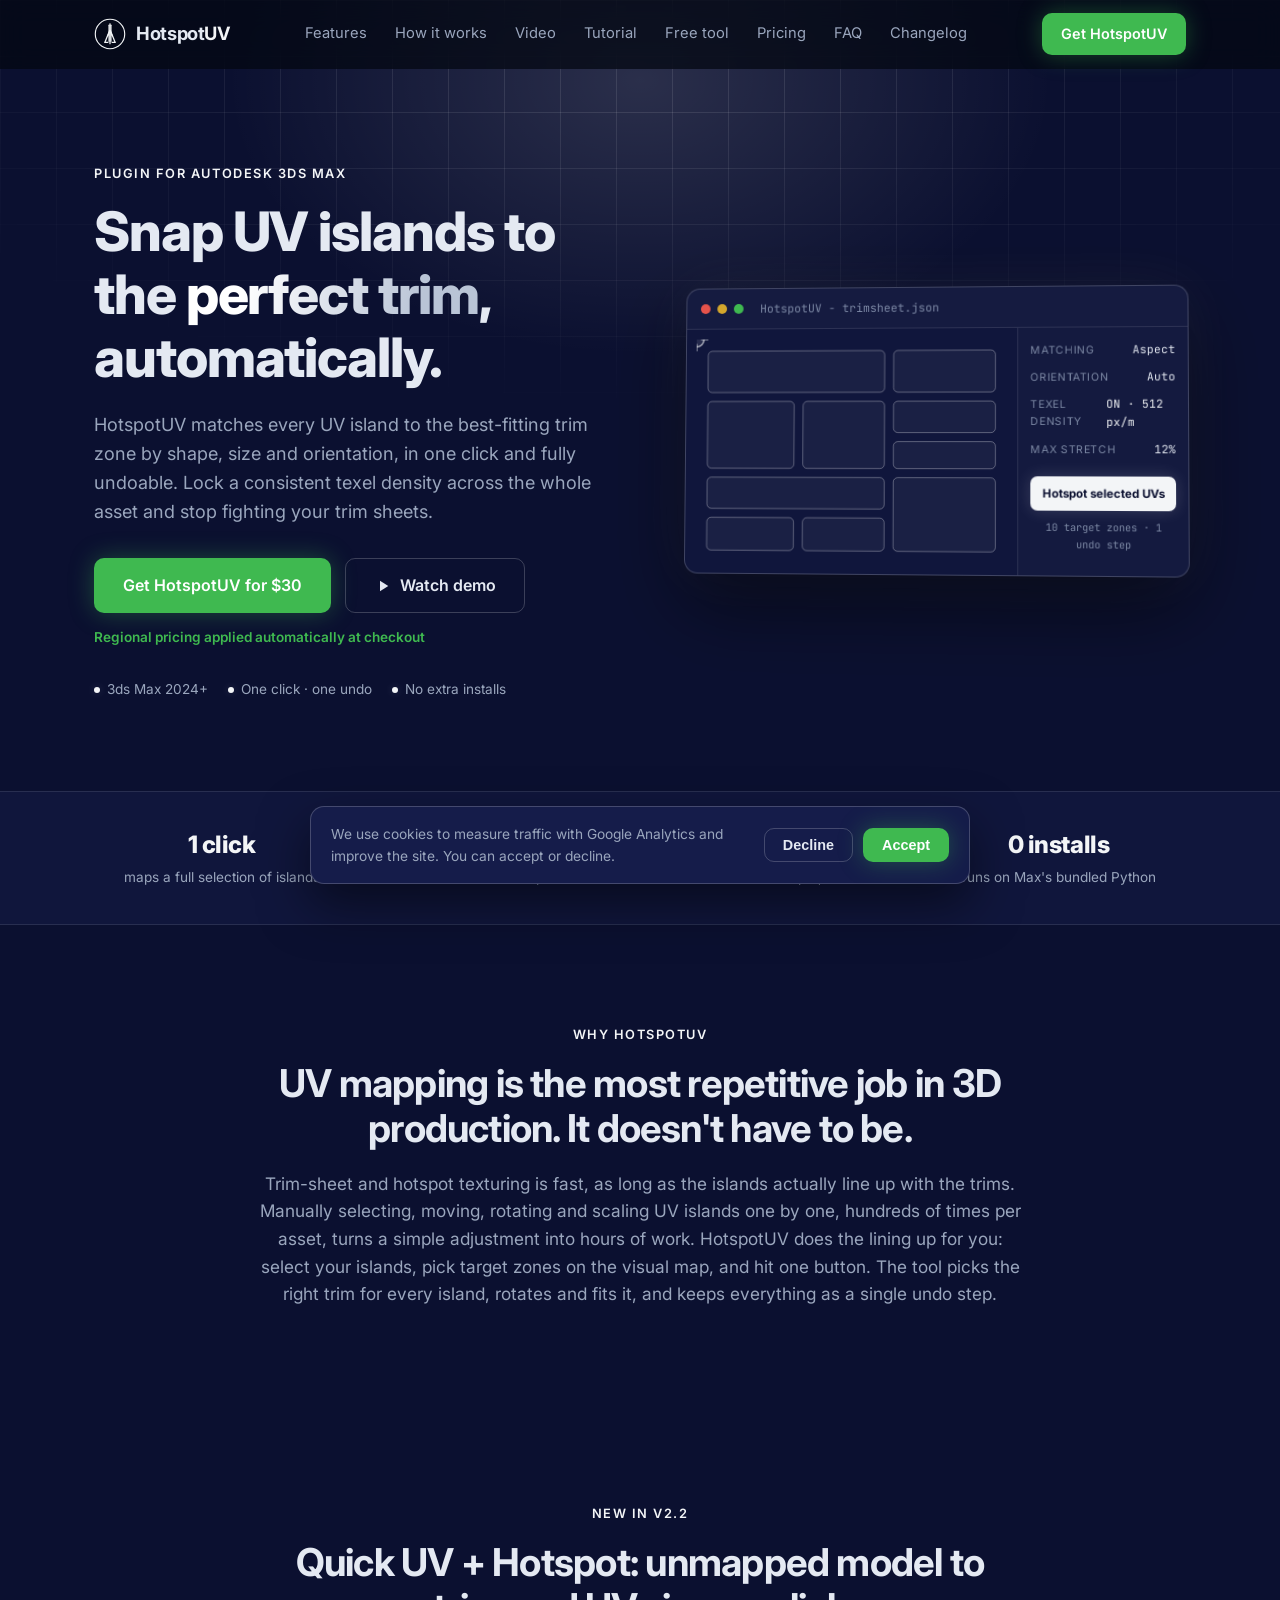
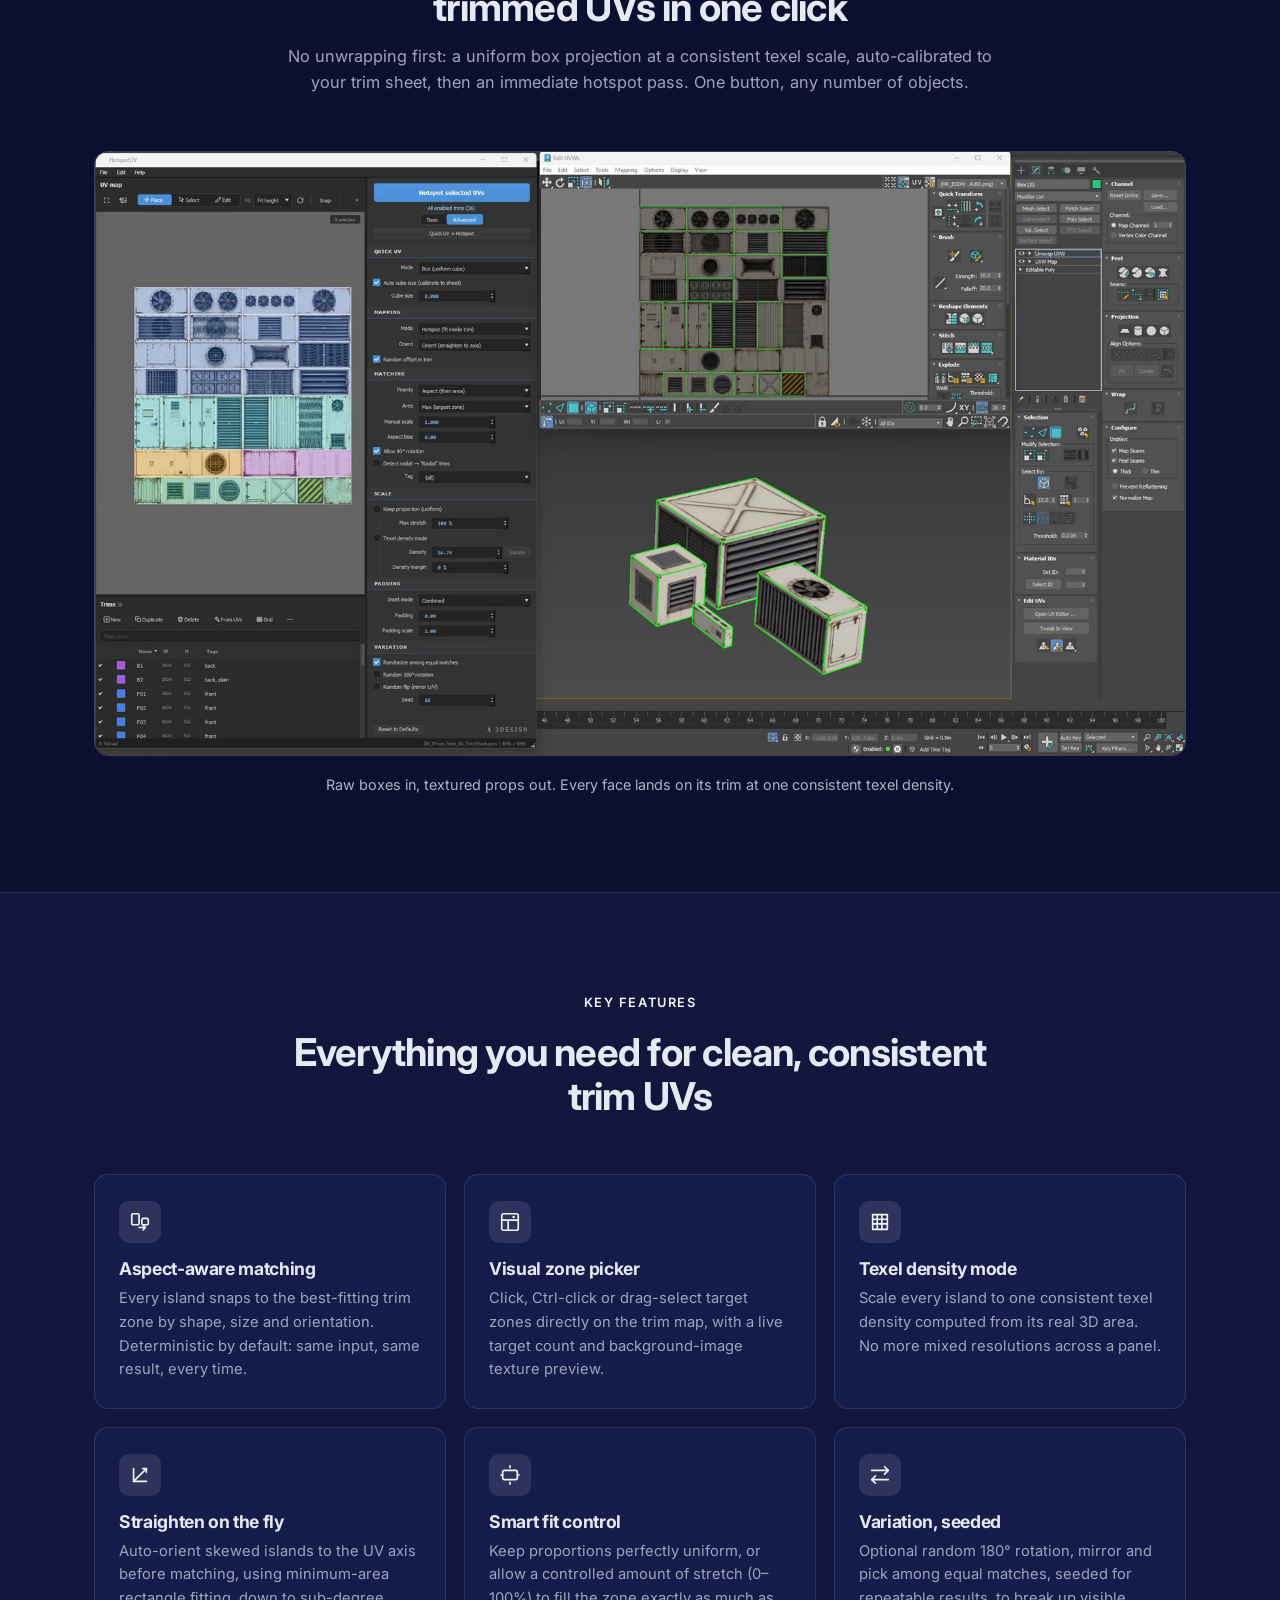
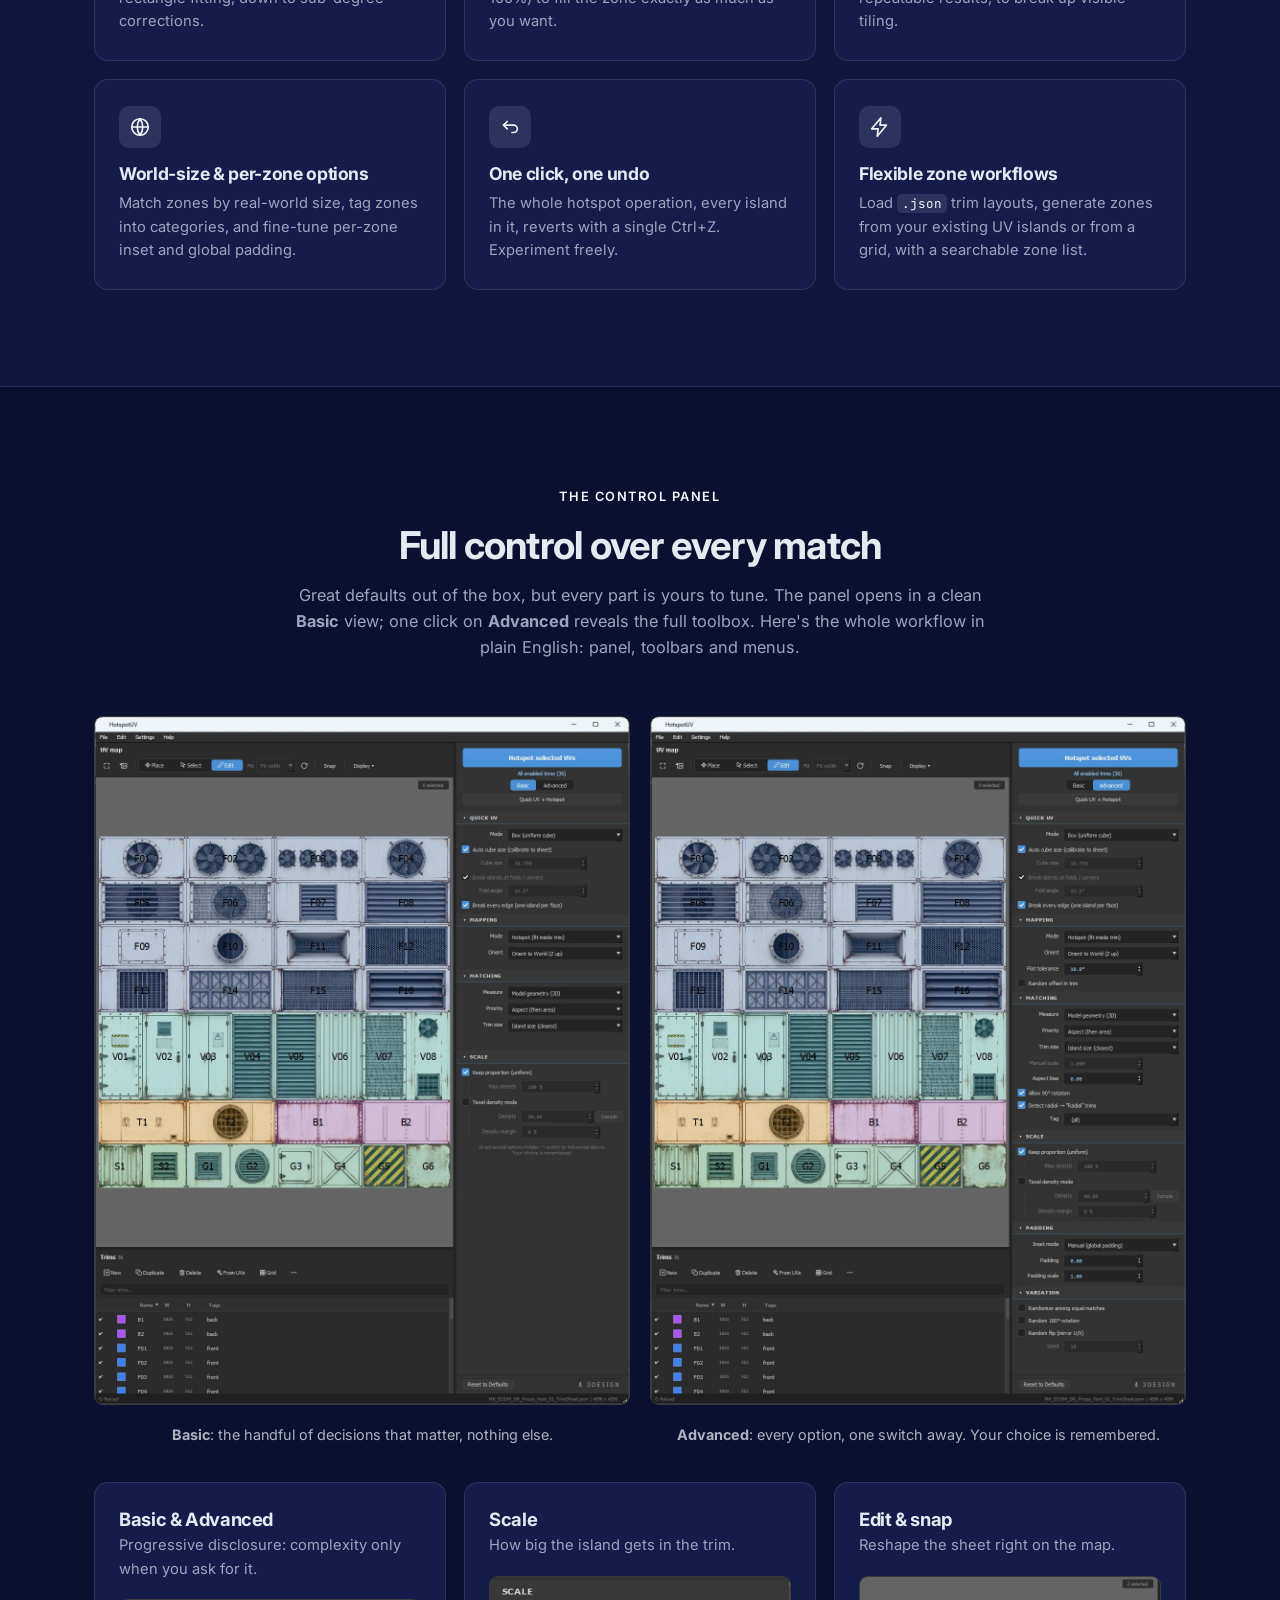
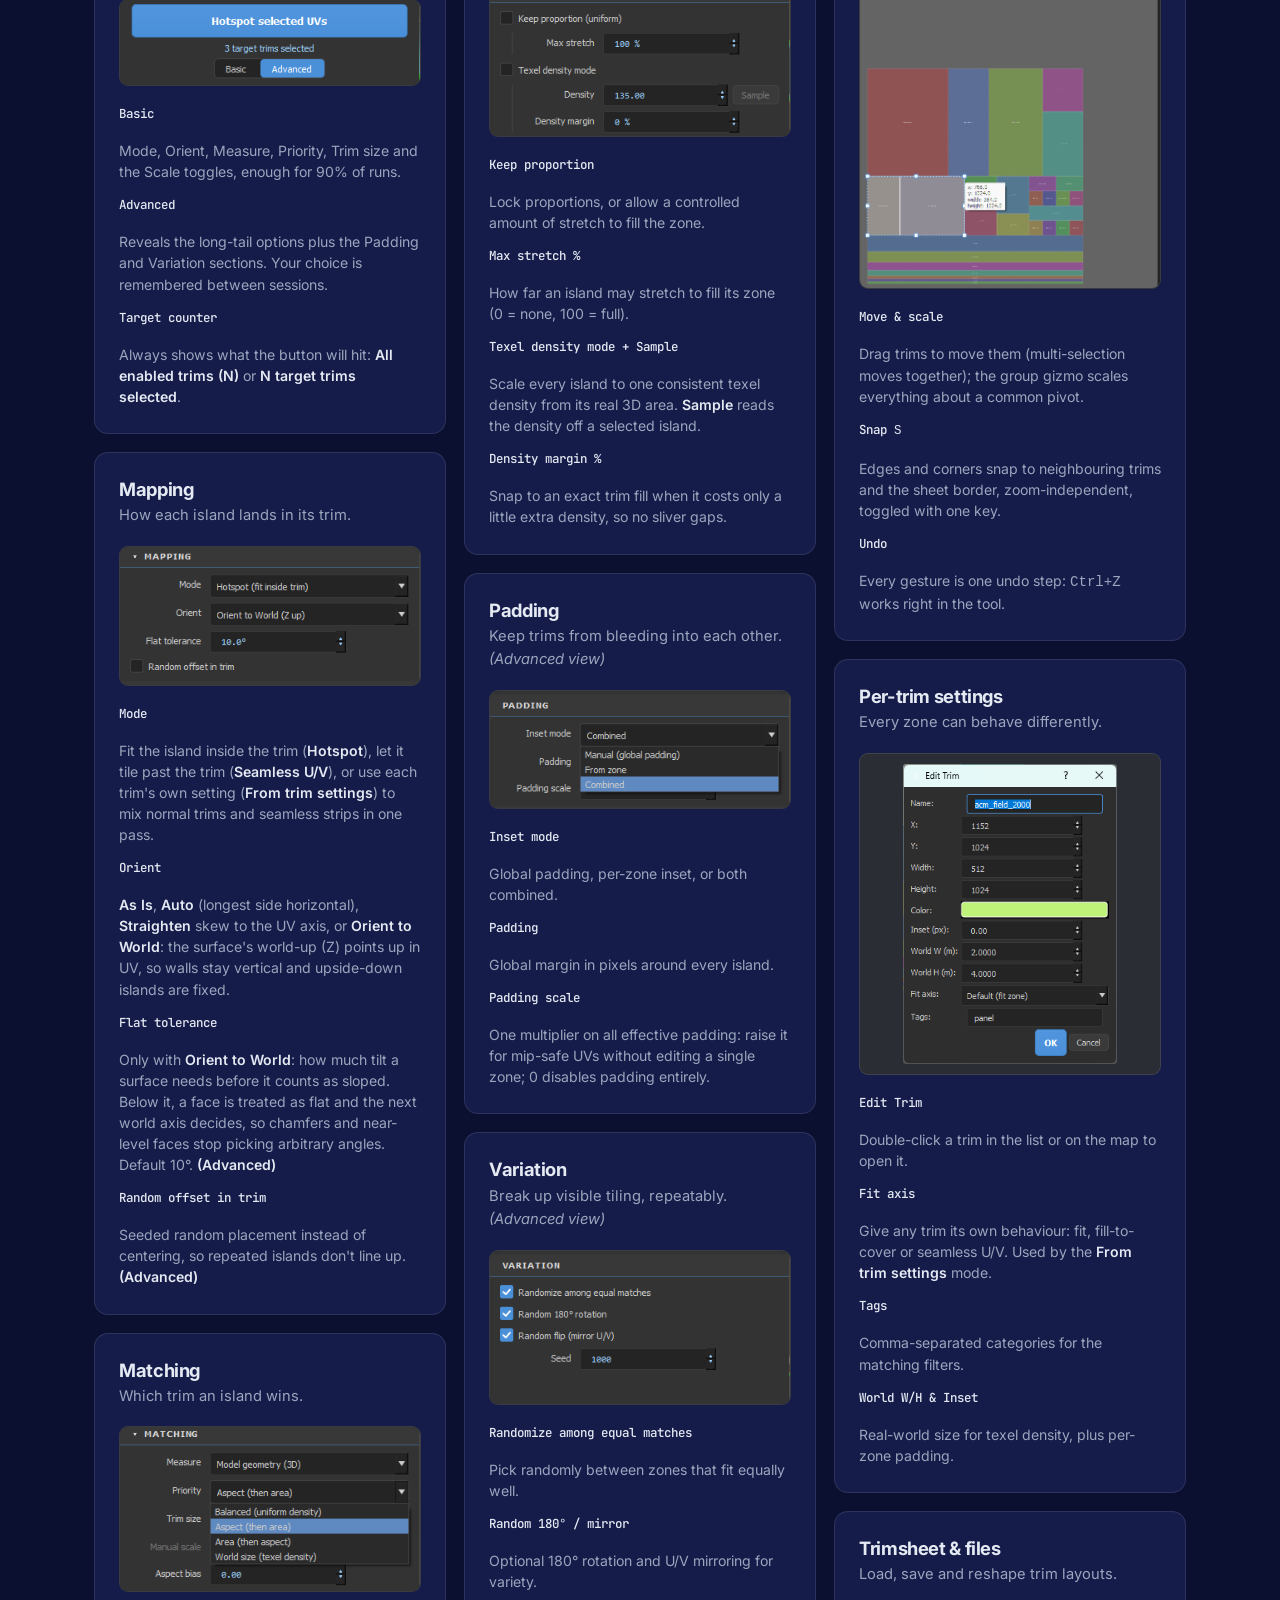
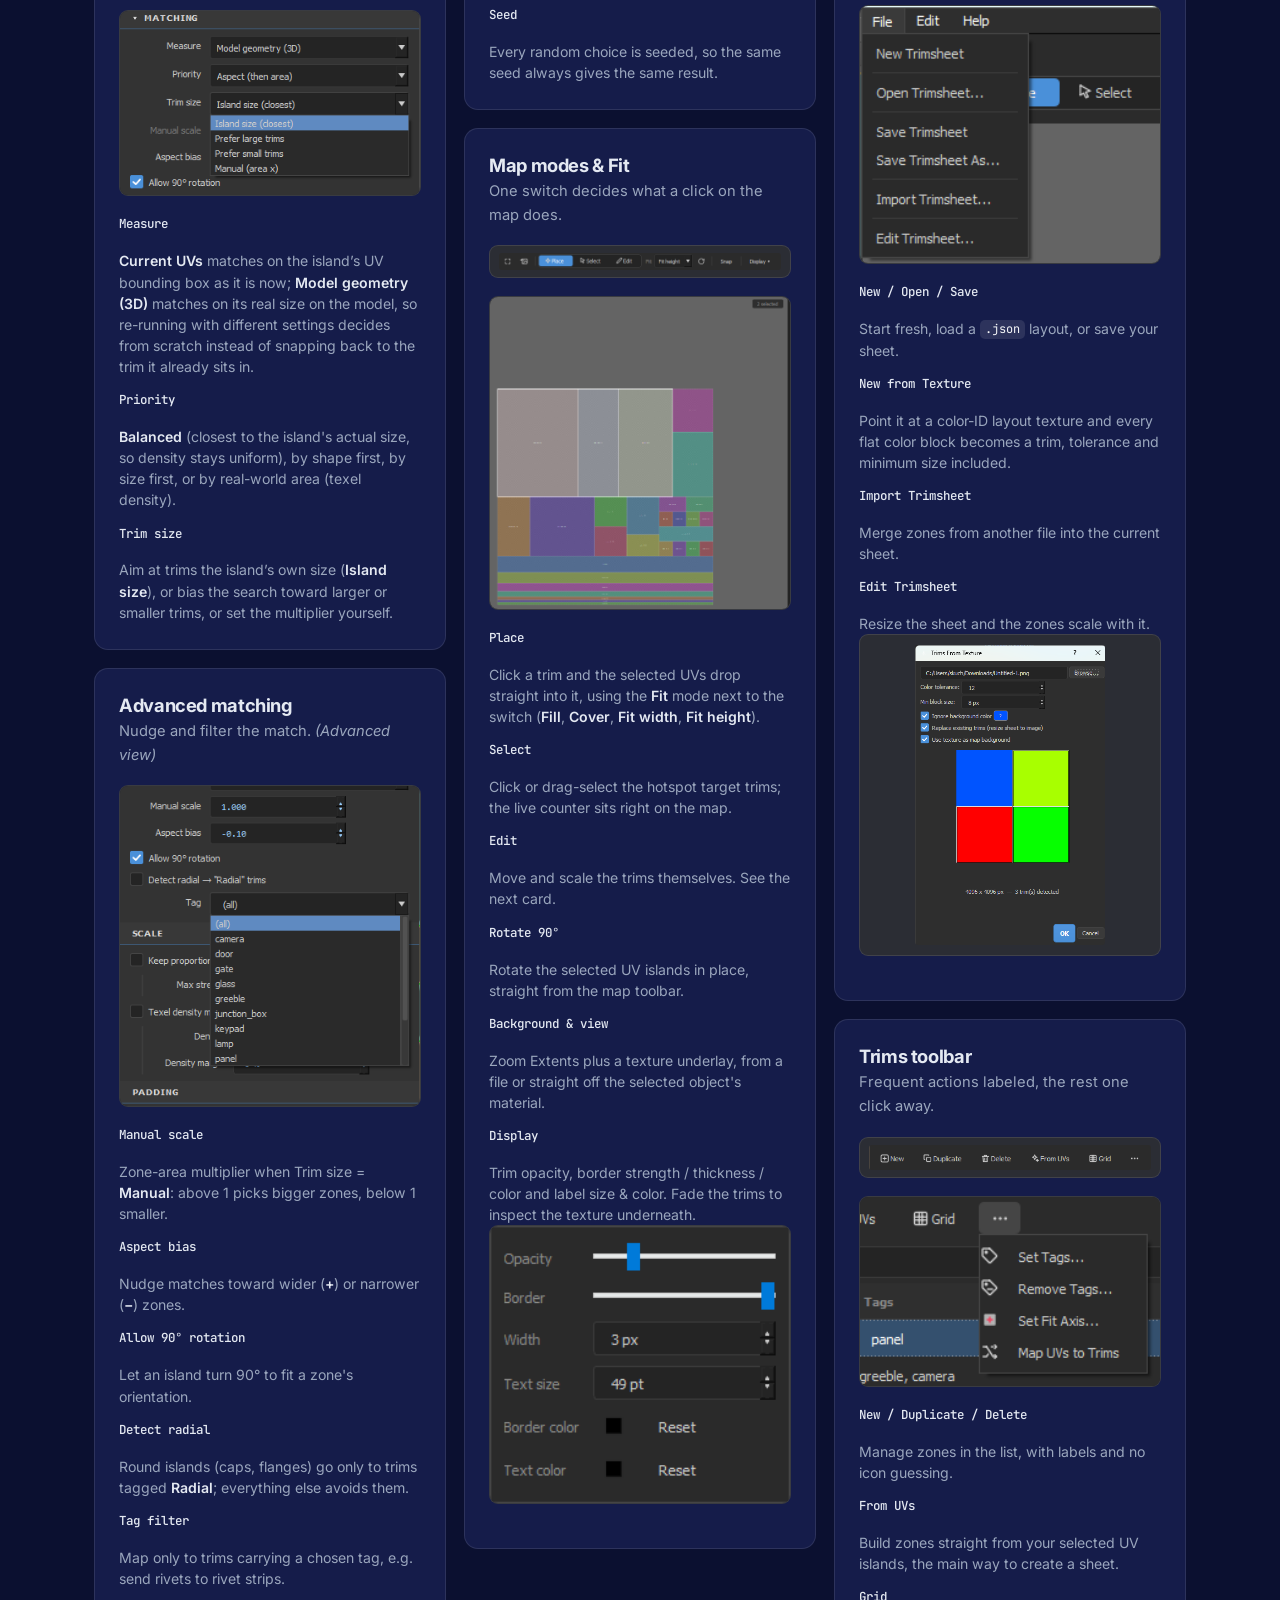
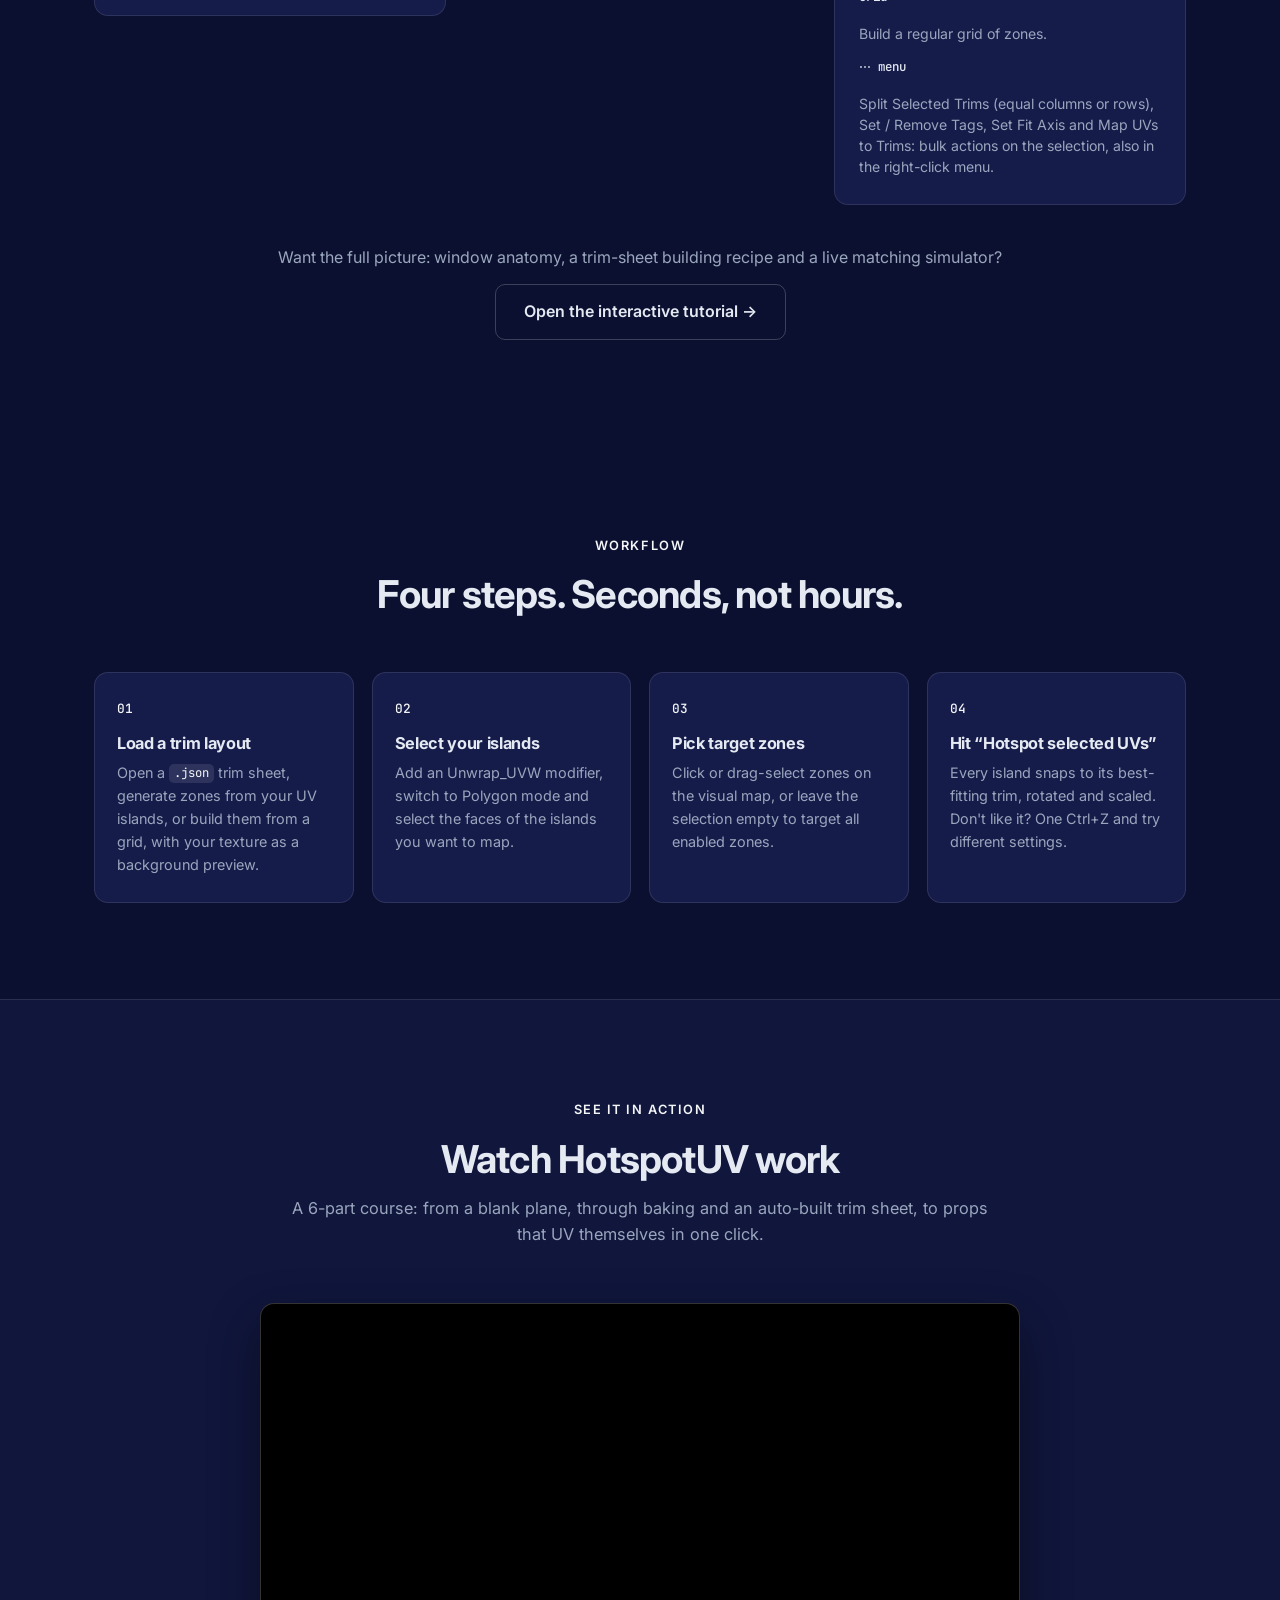
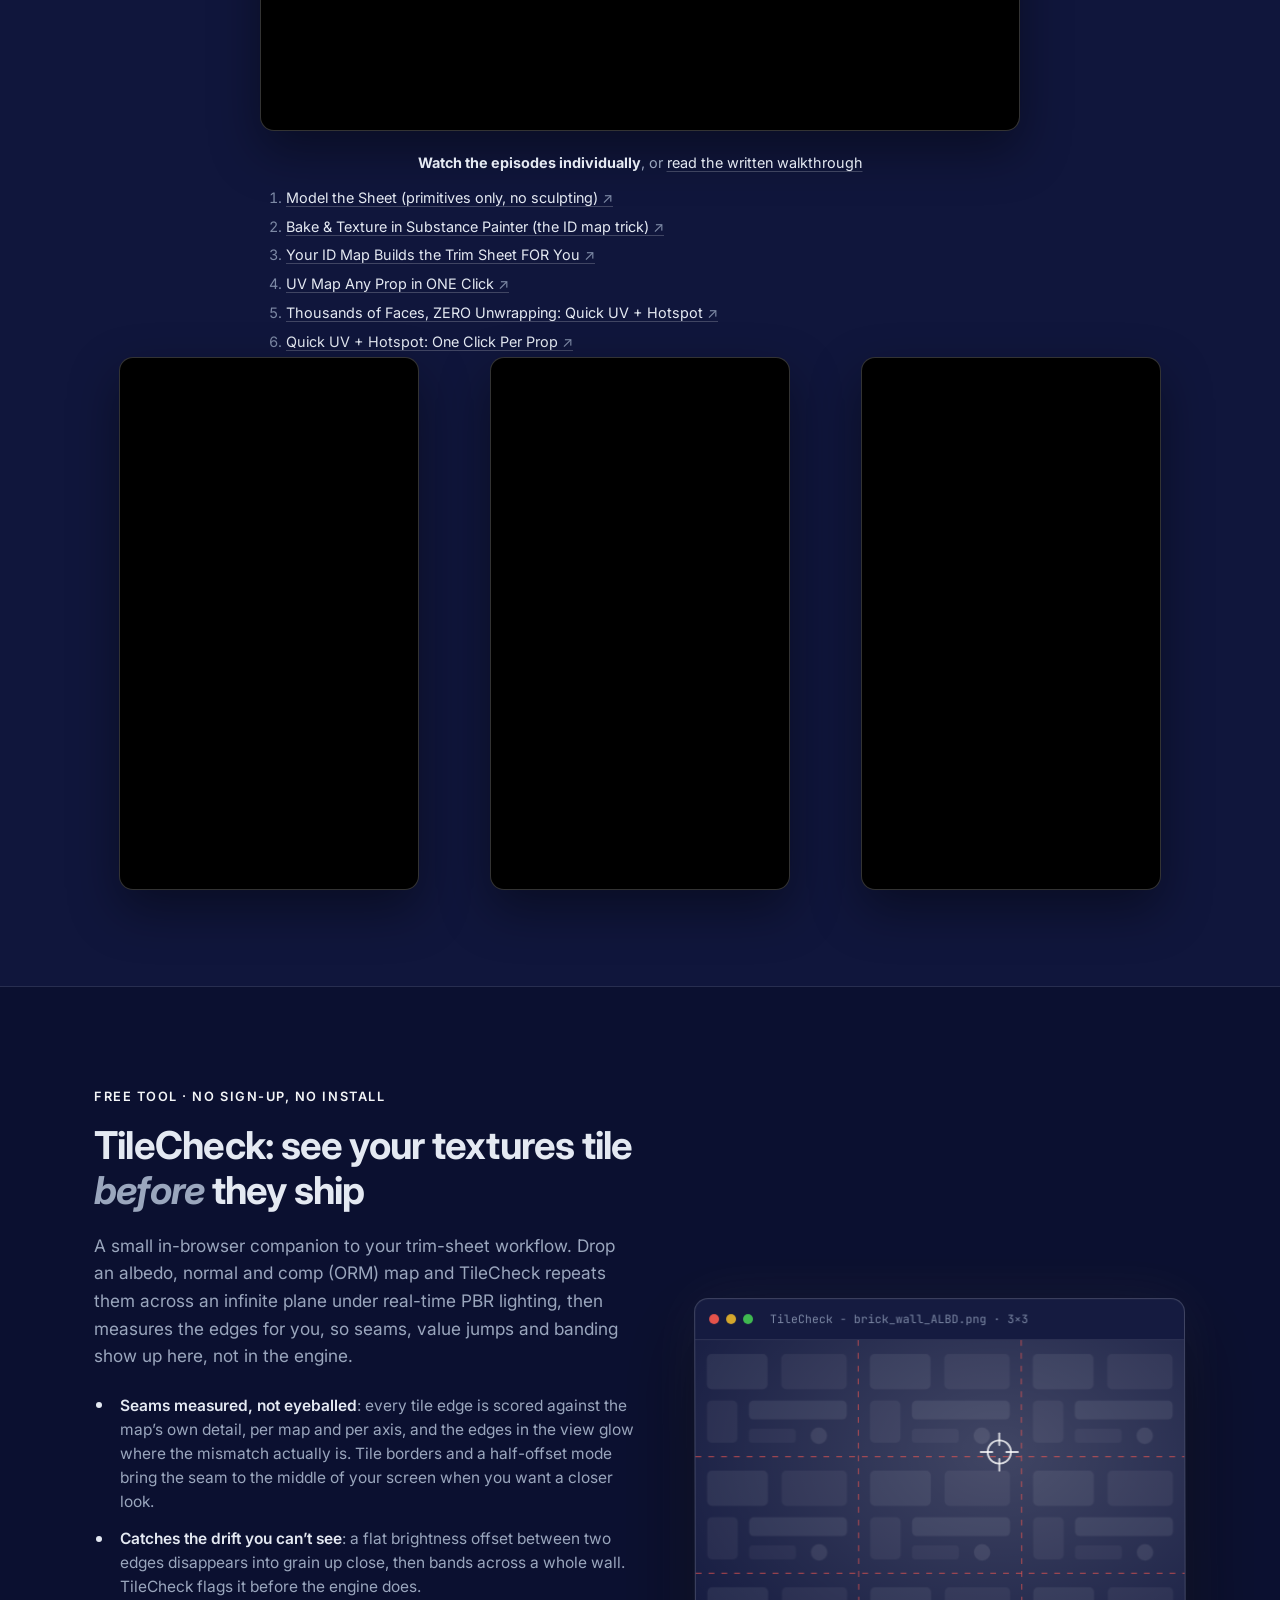
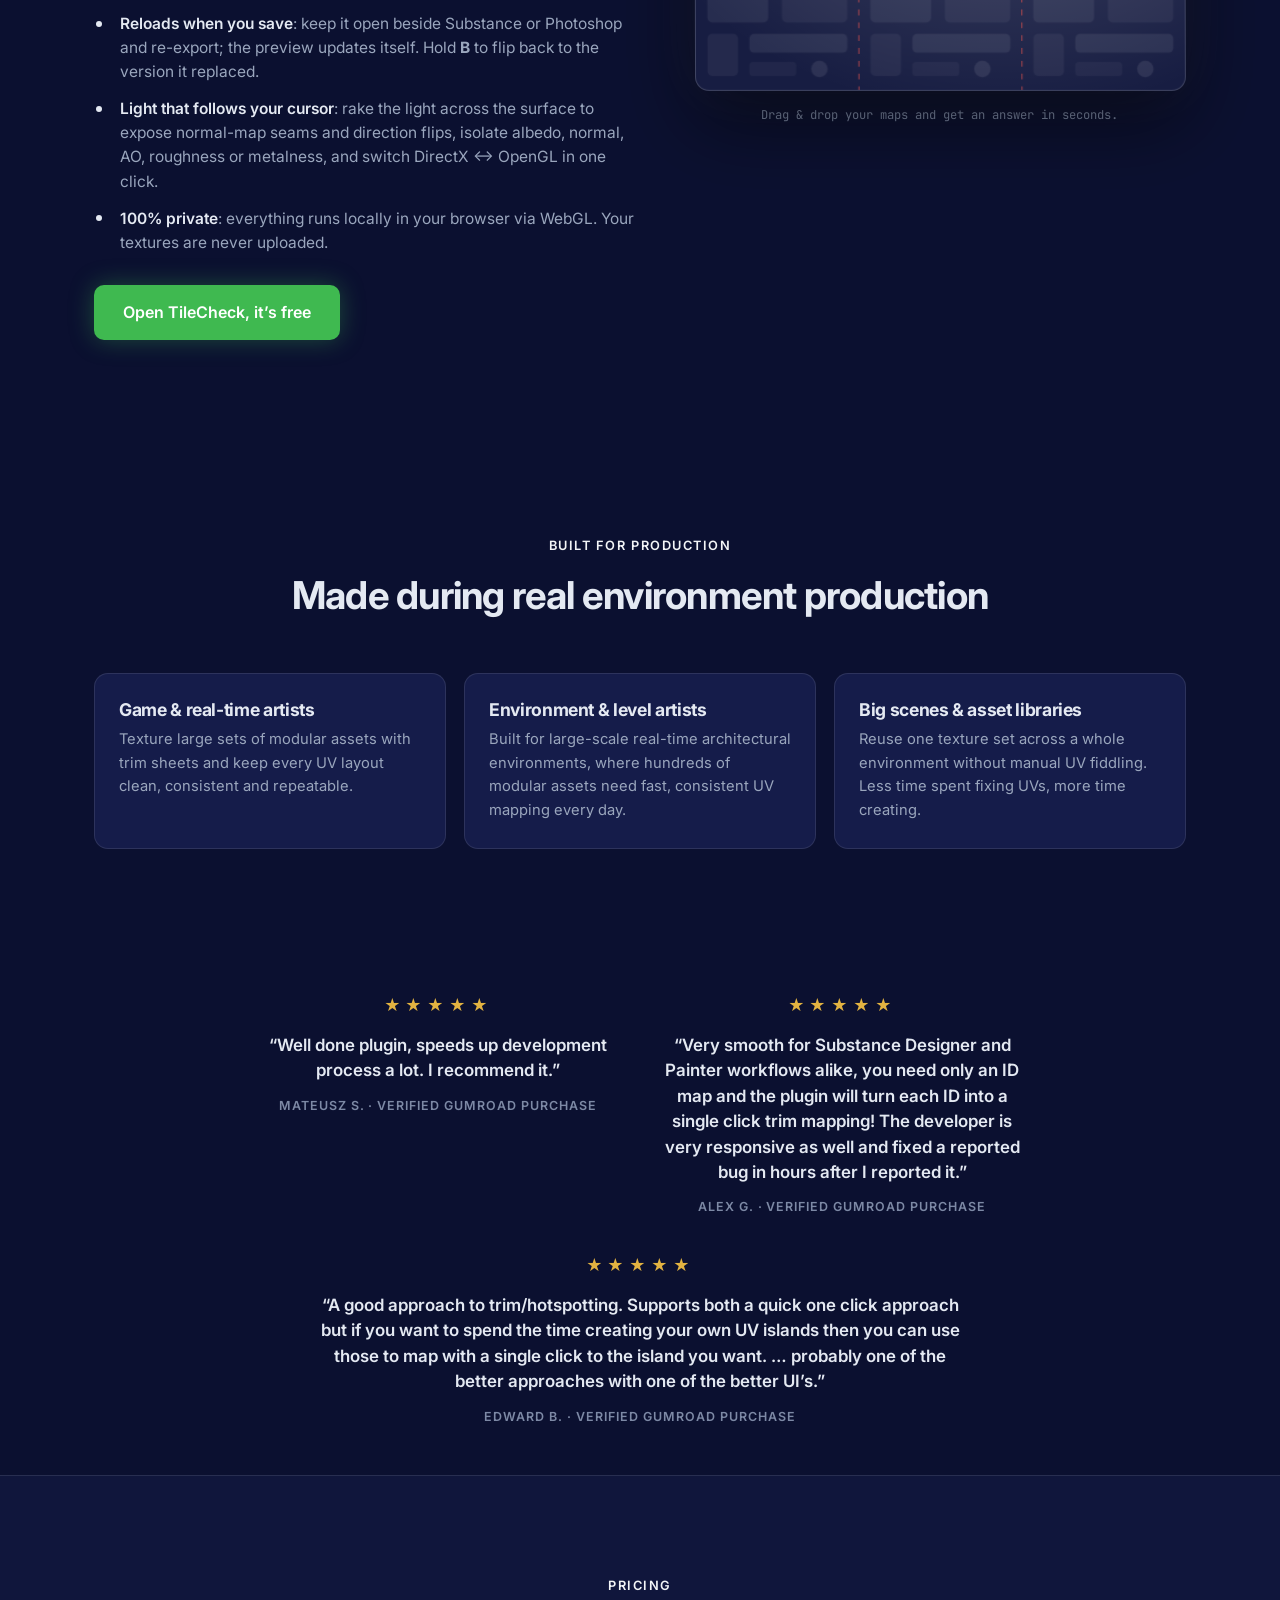
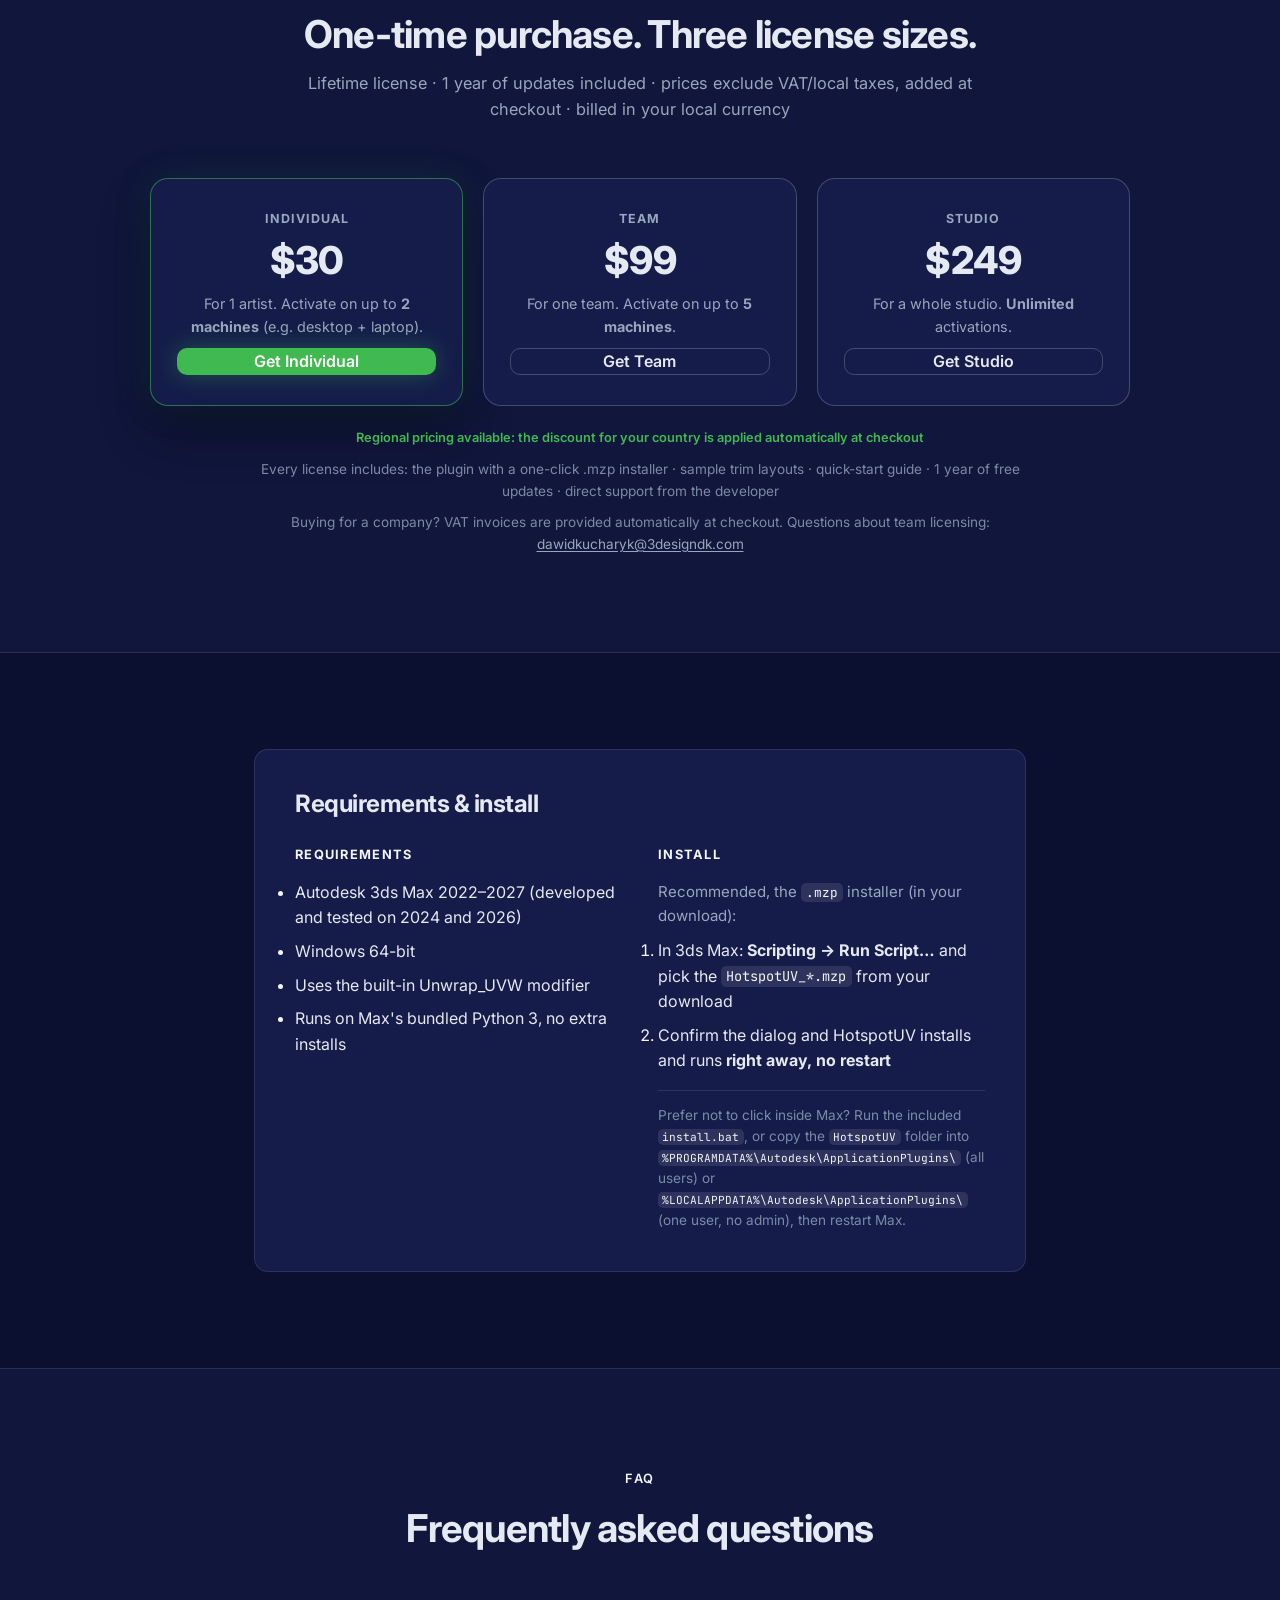
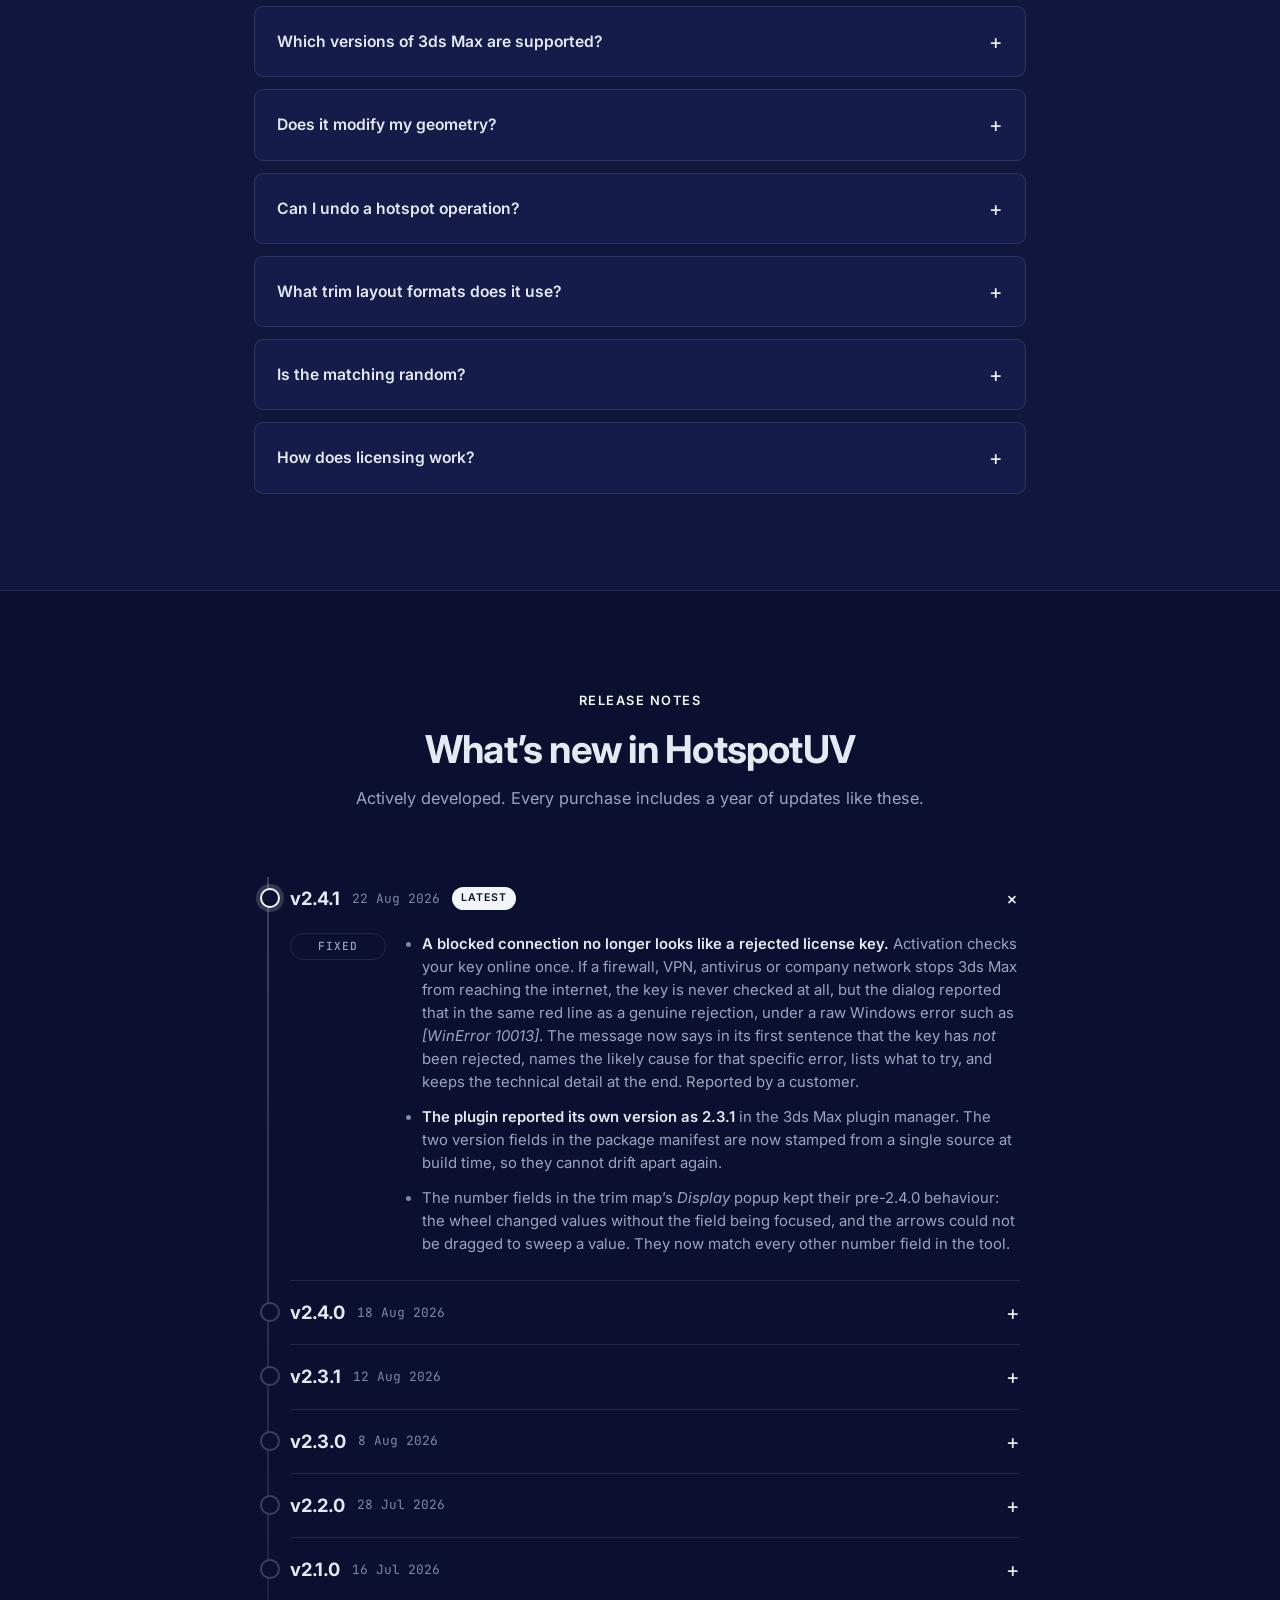
==== commit 2dbff15f: "update 2.4.1." ====
--- a/index.html
+++ b/index.html
@@ -42,13 +42,13 @@
     "@context": "https://schema.org",
     "@type": "SoftwareApplication",
     "name": "HotspotUV",
-    "alternateName": "HotspotUV — Trim Sheet UV Mapping Plugin for 3ds Max",
+    "alternateName": "HotspotUV: Trim Sheet UV Mapping Plugin for 3ds Max",
     "description": "Trim sheet and hotspot UV mapping plugin for Autodesk 3ds Max. Snaps UV islands to the best-fitting trim by aspect ratio and area, straightens them with a minimum-area bounding rectangle and keeps texel density consistent across objects.",
     "url": "https://3designdk.com/",
     "applicationCategory": "DesignApplication",
     "applicationSubCategory": "3D modeling plugin",
     "operatingSystem": "Windows 10, Windows 11",
-    "softwareVersion": "2.4.0",
+    "softwareVersion": "2.4.1",
     "softwareRequirements": "Autodesk 3ds Max 2022 to 2027",
     "image": "https://3designdk.com/assets/logo_hotspotuv_1024.png",
     "author": { "@type": "Person", "name": "Dawid Kucharyk" },
@@ -76,7 +76,7 @@
   <link rel="preconnect" href="https://fonts.googleapis.com">
   <link rel="preconnect" href="https://fonts.gstatic.com" crossorigin>
   <link href="https://fonts.googleapis.com/css2?family=Inter:wght@400;500;600;700;800&family=JetBrains+Mono:wght@400;500&display=swap" rel="stylesheet">
-  <link rel="stylesheet" href="css/style.css?v=20260820a">
+  <link rel="stylesheet" href="css/style.css?v=20260822a">
 </head>
 <body>
 
@@ -89,7 +89,7 @@
   <a href="https://3designdk.gumroad.com/l/ueunpw" class="promo-bar" id="promoBar">
     <span class="promo-flash" aria-hidden="true">&#9889;</span>
     Black Friday: <strong>40% off all licenses</strong>
-    <span class="promo-days" id="promoDays">— until Nov 30</span>
+    <span class="promo-days" id="promoDays">until Nov 30</span>
     <span class="promo-cta">Get it from $18 &rarr;</span>
   </a>
   ======= -->
@@ -143,11 +143,11 @@
         <h1>Snap UV islands to the <span class="gradient-text">perfect trim</span>, automatically.</h1>
         <p class="lead">
           HotspotUV matches every UV island to the best-fitting trim zone by shape, size and
-          orientation — in one click, fully undoable. Lock a consistent texel density across the
+          orientation, in one click and fully undoable. Lock a consistent texel density across the
           whole asset and stop fighting your trim sheets.
         </p>
         <div class="hero-actions">
-          <a href="https://3designdk.gumroad.com/l/ueunpw" class="btn btn-primary btn-lg">Get HotspotUV — $30</a>
+          <a href="https://3designdk.gumroad.com/l/ueunpw" class="btn btn-primary btn-lg">Get HotspotUV for $30</a>
           <a href="#video" class="btn btn-ghost btn-lg">
             <svg viewBox="0 0 24 24" width="18" height="18" fill="currentColor" aria-hidden="true"><path d="M8 5v14l11-7z"/></svg>
             Watch demo
@@ -166,7 +166,7 @@
         <div class="window">
           <div class="window-bar">
             <span class="dot dot-r"></span><span class="dot dot-y"></span><span class="dot dot-g"></span>
-            <span class="window-title">HotspotUV — trimsheet.json</span>
+            <span class="window-title">HotspotUV - trimsheet.json</span>
           </div>
           <div class="window-body">
             <svg class="trim-map" viewBox="0 0 420 300" fill="none">
@@ -217,7 +217,7 @@
     <div class="container strip-inner reveal">
       <div class="stat"><strong>1 click</strong><span>maps a full selection of islands</span></div>
       <div class="stat"><strong>1 undo</strong><span>reverts the whole operation</span></div>
-      <div class="stat"><strong>100%</strong><span>deterministic — same input, same result</span></div>
+      <div class="stat"><strong>100%</strong><span>deterministic: same input, same result</span></div>
       <div class="stat"><strong>0 installs</strong><span>runs on Max's bundled Python</span></div>
     </div>
   </section>
@@ -228,7 +228,7 @@
       <p class="eyebrow">Why HotspotUV</p>
       <h2>UV mapping is the most repetitive job in 3D production. It doesn't have to be.</h2>
       <p class="section-lead">
-        Trim-sheet and hotspot texturing is fast — when the islands actually line up with the trims.
+        Trim-sheet and hotspot texturing is fast, as long as the islands actually line up with the trims.
         Manually selecting, moving, rotating and scaling UV islands one by one, hundreds of times per
         asset, turns a simple adjustment into hours of work. HotspotUV does the lining up for you:
         select your islands, pick target zones on the visual map, and hit one button. The tool picks
@@ -242,12 +242,12 @@
     <div class="container">
       <div class="section-head reveal">
         <p class="eyebrow">New in v2.2</p>
-        <h2>Quick UV + Hotspot — unmapped model to trimmed UVs in one click</h2>
-        <p class="section-sub">No unwrapping first: a uniform box projection at a consistent texel scale, auto-calibrated to your trim sheet, then an immediate hotspot pass — one button, any number of objects.</p>
+        <h2>Quick UV + Hotspot: unmapped model to trimmed UVs in one click</h2>
+        <p class="section-sub">No unwrapping first: a uniform box projection at a consistent texel scale, auto-calibrated to your trim sheet, then an immediate hotspot pass. One button, any number of objects.</p>
       </div>
       <figure class="reveal" style="margin:0;max-width:1100px;margin:0 auto">
-        <img src="assets/quick_uv_after.jpg" alt="HotspotUV after a Quick UV + Hotspot run — the trim sheet with matched islands in Edit UVWs and fully textured HVAC props in the 3ds Max viewport" width="1600" height="885" loading="lazy" style="width:100%;height:auto;border:1px solid var(--border-strong);border-radius:14px">
-        <figcaption style="margin-top:10px;text-align:center;opacity:.75;font-size:.9em">Raw boxes in, textured props out — every face lands on its trim at one consistent texel density.</figcaption>
+        <img src="assets/quick_uv_after.jpg" alt="HotspotUV after a Quick UV + Hotspot run, the trim sheet with matched islands in Edit UVWs and fully textured HVAC props in the 3ds Max viewport" width="1600" height="885" loading="lazy" style="width:100%;height:auto;border:1px solid var(--border-strong);border-radius:14px">
+        <figcaption style="margin-top:10px;text-align:center;opacity:.75;font-size:.9em">Raw boxes in, textured props out. Every face lands on its trim at one consistent texel density.</figcaption>
       </figure>
     </div>
   </section>
@@ -265,7 +265,7 @@
             <svg viewBox="0 0 24 24" fill="none" stroke="currentColor" stroke-width="1.8" stroke-linecap="round" stroke-linejoin="round"><rect x="3" y="3" width="8" height="12" rx="1.5"/><rect x="14" y="8" width="7" height="7" rx="1.5"/><path d="M11 18h7M18 18l-2.5-2.5M18 18l-2.5 2.5"/></svg>
           </div>
           <h3>Aspect-aware matching</h3>
-          <p>Every island snaps to the best-fitting trim zone by shape, size and orientation. Deterministic by default — same input, same result, every time.</p>
+          <p>Every island snaps to the best-fitting trim zone by shape, size and orientation. Deterministic by default: same input, same result, every time.</p>
         </article>
         <article class="card reveal">
           <div class="card-icon">
@@ -286,7 +286,7 @@
             <svg viewBox="0 0 24 24" fill="none" stroke="currentColor" stroke-width="1.8" stroke-linecap="round" stroke-linejoin="round"><path d="M5 19L19 5"/><path d="M5 5v14h14"/><path d="M15 5h4v4"/></svg>
           </div>
           <h3>Straighten on the fly</h3>
-          <p>Auto-orient skewed islands to the UV axis before matching, using minimum-area rectangle fitting — even sub-degree corrections.</p>
+          <p>Auto-orient skewed islands to the UV axis before matching, using minimum-area rectangle fitting, down to sub-degree corrections.</p>
         </article>
         <article class="card reveal">
           <div class="card-icon">
@@ -300,7 +300,7 @@
             <svg viewBox="0 0 24 24" fill="none" stroke="currentColor" stroke-width="1.8" stroke-linecap="round" stroke-linejoin="round"><path d="M17 3l4 4-4 4"/><path d="M3 7h18"/><path d="M7 21l-4-4 4-4"/><path d="M21 17H3"/></svg>
           </div>
           <h3>Variation, seeded</h3>
-          <p>Optional random 180° rotation, mirror and pick among equal matches — seeded for repeatable results — to break up visible tiling.</p>
+          <p>Optional random 180° rotation, mirror and pick among equal matches, seeded for repeatable results, to break up visible tiling.</p>
         </article>
         <article class="card reveal">
           <div class="card-icon">
@@ -314,7 +314,7 @@
             <svg viewBox="0 0 24 24" fill="none" stroke="currentColor" stroke-width="1.8" stroke-linecap="round" stroke-linejoin="round"><path d="M9 14l-4-4 4-4"/><path d="M5 10h11a4 4 0 010 8h-2"/></svg>
           </div>
           <h3>One click, one undo</h3>
-          <p>The whole hotspot operation — every island — reverts with a single Ctrl+Z. Experiment freely.</p>
+          <p>The whole hotspot operation, every island in it, reverts with a single Ctrl+Z. Experiment freely.</p>
         </article>
         <article class="card reveal">
           <div class="card-icon">
@@ -333,23 +333,23 @@
       <div class="section-head reveal">
         <p class="eyebrow">The control panel</p>
         <h2>Full control over every match</h2>
-        <p class="section-sub">Great defaults out of the box — but every part is yours to tune. The panel opens in a clean <strong>Basic</strong> view; one click on <strong>Advanced</strong> reveals the full toolbox. Here's the whole workflow — panel, toolbars and menus — in plain English.</p>
+        <p class="section-sub">Great defaults out of the box, but every part is yours to tune. The panel opens in a clean <strong>Basic</strong> view; one click on <strong>Advanced</strong> reveals the full toolbox. Here's the whole workflow in plain English: panel, toolbars and menus.</p>
       </div>
 
       <div class="reveal" style="display:grid;grid-template-columns:repeat(auto-fit,minmax(320px,1fr));gap:20px;margin-bottom:36px">
         <figure style="margin:0">
           <button class="control-shot" type="button" aria-label="Zoom the Basic view">
-            <img src="assets/ui_basic.webp" alt="HotspotUV window in Basic view — a 36-trim sheet on the map, the trims list and a short options panel" width="1114" height="1434" loading="lazy">
-            <span class="control-shot-hint" aria-hidden="true"><svg viewBox="0 0 24 24" width="15" height="15" fill="none" stroke="currentColor" stroke-width="2" stroke-linecap="round" stroke-linejoin="round"><circle cx="11" cy="11" r="7"/><path d="M21 21l-4.3-4.3M11 8v6M8 11h6"/></svg></span>
-          </button>
-          <figcaption style="margin-top:8px;text-align:center;opacity:.75;font-size:.9em"><strong>Basic</strong> — the handful of decisions that matter, nothing else.</figcaption>
+            <img src="assets/ui_basic.webp" alt="HotspotUV window in Basic view, a 36-trim sheet on the map, the trims list and a short options panel" width="1114" height="1434" loading="lazy">
+            <span class="control-shot-hint" aria-hidden="true"><svg viewBox="0 0 24 24" width="15" height="15" fill="none" stroke="currentColor" stroke-width="2" stroke-linecap="round" stroke-linejoin="round"><circle cx="11" cy="11" r="7"/><path d="M21 21l-4.3-4.3M11 8v6M8 11h6"/></svg></span>
+          </button>
+          <figcaption style="margin-top:8px;text-align:center;opacity:.75;font-size:.9em"><strong>Basic</strong>: the handful of decisions that matter, nothing else.</figcaption>
         </figure>
         <figure style="margin:0">
           <button class="control-shot" type="button" aria-label="Zoom the Advanced view">
-            <img src="assets/ui_advanced.webp" alt="HotspotUV window in Advanced view — a 36-trim sheet on the map and the full options panel with Padding and Variation sections" width="1114" height="1434" loading="lazy">
-            <span class="control-shot-hint" aria-hidden="true"><svg viewBox="0 0 24 24" width="15" height="15" fill="none" stroke="currentColor" stroke-width="2" stroke-linecap="round" stroke-linejoin="round"><circle cx="11" cy="11" r="7"/><path d="M21 21l-4.3-4.3M11 8v6M8 11h6"/></svg></span>
-          </button>
-          <figcaption style="margin-top:8px;text-align:center;opacity:.75;font-size:.9em"><strong>Advanced</strong> — every option, one switch away. Your choice is remembered.</figcaption>
+            <img src="assets/ui_advanced.webp" alt="HotspotUV window in Advanced view, a 36-trim sheet on the map and the full options panel with Padding and Variation sections" width="1114" height="1434" loading="lazy">
+            <span class="control-shot-hint" aria-hidden="true"><svg viewBox="0 0 24 24" width="15" height="15" fill="none" stroke="currentColor" stroke-width="2" stroke-linecap="round" stroke-linejoin="round"><circle cx="11" cy="11" r="7"/><path d="M21 21l-4.3-4.3M11 8v6M8 11h6"/></svg></span>
+          </button>
+          <figcaption style="margin-top:8px;text-align:center;opacity:.75;font-size:.9em"><strong>Advanced</strong>: every option, one switch away. Your choice is remembered.</figcaption>
         </figure>
       </div>
 
@@ -357,18 +357,18 @@
 
         <article class="card control-group">
           <h3>Basic &amp; Advanced</h3>
-          <p class="control-lead">Progressive disclosure — complexity only when you ask for it.</p>
+          <p class="control-lead">Progressive disclosure: complexity only when you ask for it.</p>
           <button class="control-shot" type="button" aria-label="Zoom the Basic/Advanced switch">
-            <img src="assets/panel_view_switch.png" alt="HotspotUV panel — primary Hotspot button, target counter and the Basic/Advanced switch" width="361" height="102" loading="lazy">
+            <img src="assets/panel_view_switch.png" alt="HotspotUV panel, primary Hotspot button, target counter and the Basic/Advanced switch" width="361" height="102" loading="lazy">
             <span class="control-shot-hint" aria-hidden="true"><svg viewBox="0 0 24 24" width="15" height="15" fill="none" stroke="currentColor" stroke-width="2" stroke-linecap="round" stroke-linejoin="round"><circle cx="11" cy="11" r="7"/><path d="M21 21l-4.3-4.3M11 8v6M8 11h6"/></svg></span>
           </button>
           <dl class="control-list">
             <dt>Basic</dt>
-            <dd>Mode, Orient, Measure, Priority, Trim size and the Scale toggles — enough for 90% of runs.</dd>
+            <dd>Mode, Orient, Measure, Priority, Trim size and the Scale toggles, enough for 90% of runs.</dd>
             <dt>Advanced</dt>
             <dd>Reveals the long-tail options plus the Padding and Variation sections. Your choice is remembered between sessions.</dd>
             <dt>Target counter</dt>
-            <dd>Always shows what the button will hit — <em>All enabled trims (N)</em> or <em>N target trims selected</em>.</dd>
+            <dd>Always shows what the button will hit: <em>All enabled trims (N)</em> or <em>N target trims selected</em>.</dd>
           </dl>
         </article>
 
@@ -376,14 +376,14 @@
           <h3>Mapping</h3>
           <p class="control-lead">How each island lands in its trim.</p>
           <button class="control-shot" type="button" aria-label="Zoom the Mapping panel">
-            <img src="assets/panel_mapping.png?v=20260818" alt="HotspotUV panel — Mapping section: Mode, Orient set to Orient to World, and the Flat tolerance field" width="361" height="166" loading="lazy">
+            <img src="assets/panel_mapping.png?v=20260818" alt="HotspotUV panel, Mapping section: Mode, Orient set to Orient to World, and the Flat tolerance field" width="361" height="166" loading="lazy">
             <span class="control-shot-hint" aria-hidden="true"><svg viewBox="0 0 24 24" width="15" height="15" fill="none" stroke="currentColor" stroke-width="2" stroke-linecap="round" stroke-linejoin="round"><circle cx="11" cy="11" r="7"/><path d="M21 21l-4.3-4.3M11 8v6M8 11h6"/></svg></span>
           </button>
           <dl class="control-list">
             <dt>Mode</dt>
             <dd>Fit the island inside the trim (<em>Hotspot</em>), let it tile past the trim (<em>Seamless&nbsp;U/V</em>), or use each trim's own setting (<em>From trim settings</em>) to mix normal trims and seamless strips in one pass.</dd>
             <dt>Orient</dt>
-            <dd><em>As&nbsp;Is</em>, <em>Auto</em> (longest side horizontal), <em>Straighten</em> skew to the UV axis, or <em>Orient to World</em> — the surface's world-up (Z) points up in UV, so walls stay vertical and upside-down islands are fixed.</dd>
+            <dd><em>As&nbsp;Is</em>, <em>Auto</em> (longest side horizontal), <em>Straighten</em> skew to the UV axis, or <em>Orient to World</em>: the surface's world-up (Z) points up in UV, so walls stay vertical and upside-down islands are fixed.</dd>
             <dt>Flat tolerance</dt>
             <dd>Only with <em>Orient to World</em>: how much tilt a surface needs before it counts as sloped. Below it, a face is treated as flat and the next world axis decides, so chamfers and near-level faces stop picking arbitrary angles. Default 10&deg;. <em>(Advanced)</em></dd>
             <dt>Random offset in trim</dt>
@@ -395,20 +395,20 @@
           <h3>Matching</h3>
           <p class="control-lead">Which trim an island wins.</p>
           <button class="control-shot" type="button" aria-label="Zoom the Priority menu">
-            <img src="assets/panel_priority.png?v=20260818" alt="HotspotUV panel — Matching section with the Priority dropdown open: Balanced, Aspect, Area and World size" width="361" height="197" loading="lazy">
+            <img src="assets/panel_priority.png?v=20260818" alt="HotspotUV panel, Matching section with the Priority dropdown open: Balanced, Aspect, Area and World size" width="361" height="197" loading="lazy">
             <span class="control-shot-hint" aria-hidden="true"><svg viewBox="0 0 24 24" width="15" height="15" fill="none" stroke="currentColor" stroke-width="2" stroke-linecap="round" stroke-linejoin="round"><circle cx="11" cy="11" r="7"/><path d="M21 21l-4.3-4.3M11 8v6M8 11h6"/></svg></span>
           </button>
           <button class="control-shot" type="button" aria-label="Zoom the Matching panel">
-            <img src="assets/panel_matching.png?v=20260818" alt="HotspotUV panel — Matching section: Measure (Current UVs or Model geometry) and the Trim size dropdown open" width="361" height="222" loading="lazy">
+            <img src="assets/panel_matching.png?v=20260818" alt="HotspotUV panel, Matching section: Measure (Current UVs or Model geometry) and the Trim size dropdown open" width="361" height="222" loading="lazy">
             <span class="control-shot-hint" aria-hidden="true"><svg viewBox="0 0 24 24" width="15" height="15" fill="none" stroke="currentColor" stroke-width="2" stroke-linecap="round" stroke-linejoin="round"><circle cx="11" cy="11" r="7"/><path d="M21 21l-4.3-4.3M11 8v6M8 11h6"/></svg></span>
           </button>
           <dl class="control-list">
             <dt>Measure</dt>
             <dd><em>Current UVs</em> matches on the island&rsquo;s UV bounding box as it is now; <em>Model geometry (3D)</em> matches on its real size on the model, so re-running with different settings decides from scratch instead of snapping back to the trim it already sits in.</dd>
             <dt>Priority</dt>
-            <dd><em>Balanced</em> (closest to the island's actual size — uniform density), by shape first, by size first, or by real-world area (texel density).</dd>
+            <dd><em>Balanced</em> (closest to the island's actual size, so density stays uniform), by shape first, by size first, or by real-world area (texel density).</dd>
             <dt>Trim size</dt>
-            <dd>Aim at trims the island&rsquo;s own size (<em>Island size</em>), or bias the search toward larger or smaller trims &mdash; or set the multiplier yourself.</dd>
+            <dd>Aim at trims the island&rsquo;s own size (<em>Island size</em>), or bias the search toward larger or smaller trims, or set the multiplier yourself.</dd>
           </dl>
         </article>
 
@@ -416,12 +416,12 @@
           <h3>Advanced matching</h3>
           <p class="control-lead">Nudge and filter the match. <em>(Advanced view)</em></p>
           <button class="control-shot" type="button" aria-label="Zoom the advanced matching controls">
-            <img src="assets/panel_tag.png" alt="HotspotUV panel — Manual scale, Aspect bias, Allow 90°, Detect radial and the Tag dropdown listing zone categories" width="361" height="385" loading="lazy">
+            <img src="assets/panel_tag.png" alt="HotspotUV panel, Manual scale, Aspect bias, Allow 90°, Detect radial and the Tag dropdown listing zone categories" width="361" height="385" loading="lazy">
             <span class="control-shot-hint" aria-hidden="true"><svg viewBox="0 0 24 24" width="15" height="15" fill="none" stroke="currentColor" stroke-width="2" stroke-linecap="round" stroke-linejoin="round"><circle cx="11" cy="11" r="7"/><path d="M21 21l-4.3-4.3M11 8v6M8 11h6"/></svg></span>
           </button>
           <dl class="control-list">
             <dt>Manual scale</dt>
-            <dd>Zone-area multiplier when Trim size = <em>Manual</em> — above 1 picks bigger zones, below 1 smaller.</dd>
+            <dd>Zone-area multiplier when Trim size = <em>Manual</em>: above 1 picks bigger zones, below 1 smaller.</dd>
             <dt>Aspect bias</dt>
             <dd>Nudge matches toward wider (<em>+</em>) or narrower (<em>−</em>) zones.</dd>
             <dt>Allow 90° rotation</dt>
@@ -429,7 +429,7 @@
             <dt>Detect radial</dt>
             <dd>Round islands (caps, flanges) go only to trims tagged <em>Radial</em>; everything else avoids them.</dd>
             <dt>Tag filter</dt>
-            <dd>Map only to trims carrying a chosen tag — e.g. send rivets to rivet strips.</dd>
+            <dd>Map only to trims carrying a chosen tag, e.g. send rivets to rivet strips.</dd>
           </dl>
         </article>
 
@@ -437,7 +437,7 @@
           <h3>Scale</h3>
           <p class="control-lead">How big the island gets in the trim.</p>
           <button class="control-shot" type="button" aria-label="Zoom the Scale panel">
-            <img src="assets/panel_scale.png" alt="HotspotUV panel — Scale section: Keep proportion, Max stretch, Texel density mode, Density and Density margin" width="361" height="191" loading="lazy">
+            <img src="assets/panel_scale.png" alt="HotspotUV panel, Scale section: Keep proportion, Max stretch, Texel density mode, Density and Density margin" width="361" height="191" loading="lazy">
             <span class="control-shot-hint" aria-hidden="true"><svg viewBox="0 0 24 24" width="15" height="15" fill="none" stroke="currentColor" stroke-width="2" stroke-linecap="round" stroke-linejoin="round"><circle cx="11" cy="11" r="7"/><path d="M21 21l-4.3-4.3M11 8v6M8 11h6"/></svg></span>
           </button>
           <dl class="control-list">
@@ -448,7 +448,7 @@
             <dt>Texel density mode + Sample</dt>
             <dd>Scale every island to one consistent texel density from its real 3D area. <em>Sample</em> reads the density off a selected island.</dd>
             <dt>Density margin %</dt>
-            <dd>Snap to an exact trim fill when it costs only a little extra density — no sliver gaps.</dd>
+            <dd>Snap to an exact trim fill when it costs only a little extra density, so no sliver gaps.</dd>
           </dl>
         </article>
 
@@ -456,7 +456,7 @@
           <h3>Padding</h3>
           <p class="control-lead">Keep trims from bleeding into each other. <em>(Advanced view)</em></p>
           <button class="control-shot" type="button" aria-label="Zoom the Padding panel">
-            <img src="assets/panel_padding.png" alt="HotspotUV panel — Padding section with the Inset mode dropdown open: Manual, From zone, Combined" width="361" height="141" loading="lazy">
+            <img src="assets/panel_padding.png" alt="HotspotUV panel, Padding section with the Inset mode dropdown open: Manual, From zone, Combined" width="361" height="141" loading="lazy">
             <span class="control-shot-hint" aria-hidden="true"><svg viewBox="0 0 24 24" width="15" height="15" fill="none" stroke="currentColor" stroke-width="2" stroke-linecap="round" stroke-linejoin="round"><circle cx="11" cy="11" r="7"/><path d="M21 21l-4.3-4.3M11 8v6M8 11h6"/></svg></span>
           </button>
           <dl class="control-list">
@@ -465,15 +465,15 @@
             <dt>Padding</dt>
             <dd>Global margin in pixels around every island.</dd>
             <dt>Padding scale</dt>
-            <dd>One multiplier on all effective padding — raise it for mip-safe UVs without editing a single zone; 0 disables padding entirely.</dd>
+            <dd>One multiplier on all effective padding: raise it for mip-safe UVs without editing a single zone; 0 disables padding entirely.</dd>
           </dl>
         </article>
 
         <article class="card control-group">
           <h3>Variation</h3>
-          <p class="control-lead">Break up visible tiling — repeatably. <em>(Advanced view)</em></p>
+          <p class="control-lead">Break up visible tiling, repeatably. <em>(Advanced view)</em></p>
           <button class="control-shot" type="button" aria-label="Zoom the Variation panel">
-            <img src="assets/panel_variation.png" alt="HotspotUV panel — Variation section with seeded randomization options" width="361" height="184" loading="lazy">
+            <img src="assets/panel_variation.png" alt="HotspotUV panel, Variation section with seeded randomization options" width="361" height="184" loading="lazy">
             <span class="control-shot-hint" aria-hidden="true"><svg viewBox="0 0 24 24" width="15" height="15" fill="none" stroke="currentColor" stroke-width="2" stroke-linecap="round" stroke-linejoin="round"><circle cx="11" cy="11" r="7"/><path d="M21 21l-4.3-4.3M11 8v6M8 11h6"/></svg></span>
           </button>
           <dl class="control-list">
@@ -490,29 +490,29 @@
           <h3>Map modes &amp; Fit</h3>
           <p class="control-lead">One switch decides what a click on the map does.</p>
           <button class="control-shot control-shot-wide" type="button" aria-label="Zoom the map toolbar">
-            <img src="assets/toolbar_map.png" alt="HotspotUV map toolbar — Zoom Extents, Background, the Place/Select/Edit mode switch, Fit dropdown, Snap and the Display popup" width="600" height="36" loading="lazy">
+            <img src="assets/toolbar_map.png" alt="HotspotUV map toolbar, Zoom Extents, Background, the Place/Select/Edit mode switch, Fit dropdown, Snap and the Display popup" width="600" height="36" loading="lazy">
             <span class="control-shot-hint" aria-hidden="true"><svg viewBox="0 0 24 24" width="15" height="15" fill="none" stroke="currentColor" stroke-width="2" stroke-linecap="round" stroke-linejoin="round"><circle cx="11" cy="11" r="7"/><path d="M21 21l-4.3-4.3M11 8v6M8 11h6"/></svg></span>
           </button>
           <button class="control-shot" type="button" aria-label="Zoom the map in Select mode">
-            <img src="assets/map_select.png" alt="HotspotUV map in Select mode — two target trims outlined with the selection counter chip in the corner" width="623" height="647" loading="lazy">
+            <img src="assets/map_select.png" alt="HotspotUV map in Select mode, two target trims outlined with the selection counter chip in the corner" width="623" height="647" loading="lazy">
             <span class="control-shot-hint" aria-hidden="true"><svg viewBox="0 0 24 24" width="15" height="15" fill="none" stroke="currentColor" stroke-width="2" stroke-linecap="round" stroke-linejoin="round"><circle cx="11" cy="11" r="7"/><path d="M21 21l-4.3-4.3M11 8v6M8 11h6"/></svg></span>
           </button>
           <dl class="control-list">
             <dt>Place</dt>
-            <dd>Click a trim and the selected UVs drop straight into it — using the <em>Fit</em> mode next to the switch (<em>Fill</em>, <em>Cover</em>, <em>Fit width</em>, <em>Fit height</em>).</dd>
+            <dd>Click a trim and the selected UVs drop straight into it, using the <em>Fit</em> mode next to the switch (<em>Fill</em>, <em>Cover</em>, <em>Fit width</em>, <em>Fit height</em>).</dd>
             <dt>Select</dt>
             <dd>Click or drag-select the hotspot target trims; the live counter sits right on the map.</dd>
             <dt>Edit</dt>
-            <dd>Move and scale the trims themselves — see the next card.</dd>
+            <dd>Move and scale the trims themselves. See the next card.</dd>
             <dt>Rotate 90&deg;</dt>
             <dd>Rotate the selected UV islands in place, straight from the map toolbar.</dd>
             <dt>Background &amp; view</dt>
-            <dd>Zoom Extents plus a texture underlay — from a file or straight off the selected object's material.</dd>
+            <dd>Zoom Extents plus a texture underlay, from a file or straight off the selected object's material.</dd>
             <dt>Display</dt>
-            <dd>Trim opacity, border strength / thickness / color and label size &amp; color — fade the trims to inspect the texture underneath.</dd>
+            <dd>Trim opacity, border strength / thickness / color and label size &amp; color. Fade the trims to inspect the texture underneath.</dd>
           </dl>
           <button class="control-shot" type="button" aria-label="Zoom the Display popup">
-            <img src="assets/panel_display.png" alt="HotspotUV Display popup — opacity and border sliders, border width, label size, border and text color" width="230" height="212" loading="lazy">
+            <img src="assets/panel_display.png" alt="HotspotUV Display popup, opacity and border sliders, border width, label size, border and text color" width="230" height="212" loading="lazy">
             <span class="control-shot-hint" aria-hidden="true"><svg viewBox="0 0 24 24" width="15" height="15" fill="none" stroke="currentColor" stroke-width="2" stroke-linecap="round" stroke-linejoin="round"><circle cx="11" cy="11" r="7"/><path d="M21 21l-4.3-4.3M11 8v6M8 11h6"/></svg></span>
           </button>
         </article>
@@ -521,16 +521,16 @@
           <h3>Edit &amp; snap</h3>
           <p class="control-lead">Reshape the sheet right on the map.</p>
           <button class="control-shot" type="button" aria-label="Zoom the map in Edit mode">
-            <img src="assets/map_edit_gizmo.png" alt="HotspotUV map in Edit mode — two trims selected with the scale gizmo and a size tooltip" width="623" height="647" loading="lazy">
+            <img src="assets/map_edit_gizmo.png" alt="HotspotUV map in Edit mode, two trims selected with the scale gizmo and a size tooltip" width="623" height="647" loading="lazy">
             <span class="control-shot-hint" aria-hidden="true"><svg viewBox="0 0 24 24" width="15" height="15" fill="none" stroke="currentColor" stroke-width="2" stroke-linecap="round" stroke-linejoin="round"><circle cx="11" cy="11" r="7"/><path d="M21 21l-4.3-4.3M11 8v6M8 11h6"/></svg></span>
           </button>
           <dl class="control-list">
             <dt>Move &amp; scale</dt>
             <dd>Drag trims to move them (multi-selection moves together); the group gizmo scales everything about a common pivot.</dd>
             <dt>Snap <kbd>S</kbd></dt>
-            <dd>Edges and corners snap to neighbouring trims and the sheet border — zoom-independent, toggled with one key.</dd>
+            <dd>Edges and corners snap to neighbouring trims and the sheet border, zoom-independent, toggled with one key.</dd>
             <dt>Undo</dt>
-            <dd>Every gesture is one undo step — <kbd>Ctrl+Z</kbd> works right in the tool.</dd>
+            <dd>Every gesture is one undo step: <kbd>Ctrl+Z</kbd> works right in the tool.</dd>
           </dl>
         </article>
 
@@ -538,14 +538,14 @@
           <h3>Per-trim settings</h3>
           <p class="control-lead">Every zone can behave differently.</p>
           <button class="control-shot control-shot-tall" type="button" aria-label="Zoom the Edit Trim dialog">
-            <img src="assets/dialog_edit_trim.png" alt="HotspotUV Edit Trim dialog — name, position, size, color, inset, world size, fit axis and tags" width="289" height="406" loading="lazy">
+            <img src="assets/dialog_edit_trim.png" alt="HotspotUV Edit Trim dialog, name, position, size, color, inset, world size, fit axis and tags" width="289" height="406" loading="lazy">
             <span class="control-shot-hint" aria-hidden="true"><svg viewBox="0 0 24 24" width="15" height="15" fill="none" stroke="currentColor" stroke-width="2" stroke-linecap="round" stroke-linejoin="round"><circle cx="11" cy="11" r="7"/><path d="M21 21l-4.3-4.3M11 8v6M8 11h6"/></svg></span>
           </button>
           <dl class="control-list">
             <dt>Edit Trim</dt>
             <dd>Double-click a trim in the list or on the map to open it.</dd>
             <dt>Fit axis</dt>
-            <dd>Give any trim its own behaviour — fit, fill-to-cover or seamless U/V — used by the <em>From trim settings</em> mode.</dd>
+            <dd>Give any trim its own behaviour: fit, fill-to-cover or seamless U/V. Used by the <em>From trim settings</em> mode.</dd>
             <dt>Tags</dt>
             <dd>Comma-separated categories for the matching filters.</dd>
             <dt>World W/H &amp; Inset</dt>
@@ -557,21 +557,21 @@
           <h3>Trimsheet &amp; files</h3>
           <p class="control-lead">Load, save and reshape trim layouts.</p>
           <button class="control-shot" type="button" aria-label="Zoom the File menu">
-            <img src="assets/menu_file.png" alt="HotspotUV File menu — New, New from Texture, Open, Save, Import and Edit Trimsheet" width="185" height="207" loading="lazy">
+            <img src="assets/menu_file.png" alt="HotspotUV File menu, New, New from Texture, Open, Save, Import and Edit Trimsheet" width="185" height="207" loading="lazy">
             <span class="control-shot-hint" aria-hidden="true"><svg viewBox="0 0 24 24" width="15" height="15" fill="none" stroke="currentColor" stroke-width="2" stroke-linecap="round" stroke-linejoin="round"><circle cx="11" cy="11" r="7"/><path d="M21 21l-4.3-4.3M11 8v6M8 11h6"/></svg></span>
           </button>
           <dl class="control-list">
             <dt>New / Open / Save</dt>
             <dd>Start fresh, load a <code>.json</code> layout, or save your sheet.</dd>
             <dt>New from Texture</dt>
-            <dd>Point it at a color-ID layout texture and every flat color block becomes a trim — tolerance and minimum size included.</dd>
+            <dd>Point it at a color-ID layout texture and every flat color block becomes a trim, tolerance and minimum size included.</dd>
             <dt>Import Trimsheet</dt>
             <dd>Merge zones from another file into the current sheet.</dd>
             <dt>Edit Trimsheet</dt>
-            <dd>Resize the sheet — the zones scale with it.</dd>
+            <dd>Resize the sheet and the zones scale with it.</dd>
           </dl>
           <button class="control-shot control-shot-tall" type="button" aria-label="Zoom the Trims From Texture dialog">
-            <img src="assets/dialog_from_texture.png" alt="HotspotUV Trims From Texture dialog — color tolerance, minimum block size, background handling and a live detection preview" width="372" height="586" loading="lazy">
+            <img src="assets/dialog_from_texture.png" alt="HotspotUV Trims From Texture dialog, color tolerance, minimum block size, background handling and a live detection preview" width="372" height="586" loading="lazy">
             <span class="control-shot-hint" aria-hidden="true"><svg viewBox="0 0 24 24" width="15" height="15" fill="none" stroke="currentColor" stroke-width="2" stroke-linecap="round" stroke-linejoin="round"><circle cx="11" cy="11" r="7"/><path d="M21 21l-4.3-4.3M11 8v6M8 11h6"/></svg></span>
           </button>
         </article>
@@ -580,29 +580,29 @@
           <h3>Trims toolbar</h3>
           <p class="control-lead">Frequent actions labeled, the rest one click away.</p>
           <button class="control-shot control-shot-wide" type="button" aria-label="Zoom the Trims toolbar">
-            <img src="assets/toolbar_trims.png" alt="HotspotUV Trims toolbar — labeled New, Duplicate, Delete, From UVs and Grid buttons plus the overflow menu" width="440" height="40" loading="lazy">
+            <img src="assets/toolbar_trims.png" alt="HotspotUV Trims toolbar, labeled New, Duplicate, Delete, From UVs and Grid buttons plus the overflow menu" width="440" height="40" loading="lazy">
             <span class="control-shot-hint" aria-hidden="true"><svg viewBox="0 0 24 24" width="15" height="15" fill="none" stroke="currentColor" stroke-width="2" stroke-linecap="round" stroke-linejoin="round"><circle cx="11" cy="11" r="7"/><path d="M21 21l-4.3-4.3M11 8v6M8 11h6"/></svg></span>
           </button>
           <button class="control-shot" type="button" aria-label="Zoom the overflow menu">
-            <img src="assets/menu_overflow.png" alt="HotspotUV Trims overflow menu — Split Selected Trims, Set Tags, Remove Tags, Set Fit Axis, Map UVs to Trims" width="160" height="149" loading="lazy">
+            <img src="assets/menu_overflow.png" alt="HotspotUV Trims overflow menu, Split Selected Trims, Set Tags, Remove Tags, Set Fit Axis, Map UVs to Trims" width="160" height="149" loading="lazy">
             <span class="control-shot-hint" aria-hidden="true"><svg viewBox="0 0 24 24" width="15" height="15" fill="none" stroke="currentColor" stroke-width="2" stroke-linecap="round" stroke-linejoin="round"><circle cx="11" cy="11" r="7"/><path d="M21 21l-4.3-4.3M11 8v6M8 11h6"/></svg></span>
           </button>
           <dl class="control-list">
             <dt>New / Duplicate / Delete</dt>
-            <dd>Manage zones in the list — with labels, no icon guessing.</dd>
+            <dd>Manage zones in the list, with labels and no icon guessing.</dd>
             <dt>From UVs</dt>
-            <dd>Build zones straight from your selected UV islands — the main way to create a sheet.</dd>
+            <dd>Build zones straight from your selected UV islands, the main way to create a sheet.</dd>
             <dt>Grid</dt>
             <dd>Build a regular grid of zones.</dd>
             <dt>⋯ menu</dt>
-            <dd>Split Selected Trims (equal columns or rows), Set / Remove Tags, Set Fit Axis and Map UVs to Trims — bulk actions on the selection, also in the right-click menu.</dd>
+            <dd>Split Selected Trims (equal columns or rows), Set / Remove Tags, Set Fit Axis and Map UVs to Trims: bulk actions on the selection, also in the right-click menu.</dd>
           </dl>
         </article>
 
       </div>
 
       <div class="reveal" style="text-align:center;margin-top:40px">
-        <p style="margin:0 0 14px;color:var(--muted,inherit)">Want the full picture — window anatomy, a trim-sheet building recipe and a live matching simulator?</p>
+        <p style="margin:0 0 14px;color:var(--muted,inherit)">Want the full picture: window anatomy, a trim-sheet building recipe and a live matching simulator?</p>
         <a href="tutorial.html" class="btn btn-ghost btn-lg">Open the interactive tutorial →</a>
       </div>
     </div>
@@ -619,7 +619,7 @@
         <li class="step reveal">
           <span class="step-num">01</span>
           <h3>Load a trim layout</h3>
-          <p>Open a <code>.json</code> trim sheet, generate zones from your UV islands, or build them from a grid — with your texture as a background preview.</p>
+          <p>Open a <code>.json</code> trim sheet, generate zones from your UV islands, or build them from a grid, with your texture as a background preview.</p>
         </li>
         <li class="step reveal">
           <span class="step-num">02</span>
@@ -629,7 +629,7 @@
         <li class="step reveal">
           <span class="step-num">03</span>
           <h3>Pick target zones</h3>
-          <p>Click or drag-select zones on the visual map — or leave the selection empty to target all enabled zones.</p>
+          <p>Click or drag-select zones on the visual map, or leave the selection empty to target all enabled zones.</p>
         </li>
         <li class="step reveal">
           <span class="step-num">04</span>
@@ -684,22 +684,22 @@
       <div class="freetool-grid">
         <div class="freetool-copy reveal">
           <p class="eyebrow">Free tool · no sign-up, no install</p>
-          <h2>TileCheck — see your textures tile <em>before</em> they ship</h2>
+          <h2>TileCheck: see your textures tile <em>before</em> they ship</h2>
           <p class="section-lead">
             A small in-browser companion to your trim-sheet workflow. Drop an albedo, normal and
             comp (ORM) map and TileCheck repeats them across an infinite plane under real-time PBR
-            lighting — then measures the edges for you, so seams, value jumps and banding show up
+            lighting, then measures the edges for you, so seams, value jumps and banding show up
             here, not in the engine.
           </p>
           <ul class="freetool-list">
-            <li><strong>Seams measured, not eyeballed</strong> — every tile edge is scored against the map&rsquo;s own detail, per map and per axis, and the edges in the view glow where the mismatch actually is. Tile borders and a half-offset mode bring the seam to the middle of your screen when you want a closer look.</li>
-            <li><strong>Catches the drift you can&rsquo;t see</strong> — a flat brightness offset between two edges disappears into grain up close, then bands across a whole wall. TileCheck flags it before the engine does.</li>
-            <li><strong>Reloads when you save</strong> — keep it open beside Substance or Photoshop and re-export; the preview updates itself. Hold <b>B</b> to flip back to the version it replaced.</li>
-            <li><strong>Light that follows your cursor</strong> — rake the light across the surface to expose normal-map seams and direction flips, isolate albedo, normal, AO, roughness or metalness, and switch DirectX&nbsp;&harr;&nbsp;OpenGL in one click.</li>
-            <li><strong>100% private</strong> — everything runs locally in your browser via WebGL. Your textures are never uploaded.</li>
+            <li><strong>Seams measured, not eyeballed</strong>: every tile edge is scored against the map&rsquo;s own detail, per map and per axis, and the edges in the view glow where the mismatch actually is. Tile borders and a half-offset mode bring the seam to the middle of your screen when you want a closer look.</li>
+            <li><strong>Catches the drift you can&rsquo;t see</strong>: a flat brightness offset between two edges disappears into grain up close, then bands across a whole wall. TileCheck flags it before the engine does.</li>
+            <li><strong>Reloads when you save</strong>: keep it open beside Substance or Photoshop and re-export; the preview updates itself. Hold <b>B</b> to flip back to the version it replaced.</li>
+            <li><strong>Light that follows your cursor</strong>: rake the light across the surface to expose normal-map seams and direction flips, isolate albedo, normal, AO, roughness or metalness, and switch DirectX&nbsp;&harr;&nbsp;OpenGL in one click.</li>
+            <li><strong>100% private</strong>: everything runs locally in your browser via WebGL. Your textures are never uploaded.</li>
           </ul>
           <div class="hero-actions">
-            <a href="tilecheck.html" class="btn btn-primary btn-lg">Open TileCheck — it&rsquo;s free</a>
+            <a href="tilecheck.html" class="btn btn-primary btn-lg">Open TileCheck, it&rsquo;s free</a>
           </div>
         </div>
 
@@ -707,7 +707,7 @@
           <div class="window">
             <div class="window-bar">
               <span class="dot dot-r"></span><span class="dot dot-y"></span><span class="dot dot-g"></span>
-              <span class="window-title">TileCheck — brick_wall_ALBD.png · 3×3</span>
+              <span class="window-title">TileCheck - brick_wall_ALBD.png · 3×3</span>
             </div>
             <svg class="freetool-tiles" viewBox="0 0 420 300" fill="none" aria-hidden="true">
               <defs>
@@ -740,7 +740,7 @@
               </g>
             </svg>
           </div>
-          <p class="freetool-caption">Drag &amp; drop your maps — get an answer in seconds.</p>
+          <p class="freetool-caption">Drag &amp; drop your maps and get an answer in seconds.</p>
         </a>
       </div>
     </div>
@@ -821,7 +821,7 @@
           <a href="https://3designdk.gumroad.com/l/ueunpw" class="btn btn-ghost btn-block">Get Studio</a>
         </div>
       </div>
-      <p class="price-limit tier-offer reveal">Regional pricing available — the discount for your country is applied automatically at checkout</p>
+      <p class="price-limit tier-offer reveal">Regional pricing available: the discount for your country is applied automatically at checkout</p>
       <p class="tier-includes reveal">Every license includes: the plugin with a one-click .mzp installer &middot; sample trim layouts &middot; quick-start guide &middot; 1 year of free updates &middot; direct support from the developer</p>
       <p class="tier-includes reveal">Buying for a company? VAT invoices are provided automatically at checkout. Questions about team licensing: <a href="mailto:dawidkucharyk@3designdk.com?subject=HotspotUV%20team%20licensing">dawidkucharyk@3designdk.com</a></p>
     </div>
@@ -839,15 +839,15 @@
               <li>Autodesk 3ds Max 2022&ndash;2027 (developed and tested on 2024 and 2026)</li>
               <li>Windows 64-bit</li>
               <li>Uses the built-in Unwrap_UVW modifier</li>
-              <li>Runs on Max's bundled Python 3 — no extra installs</li>
+              <li>Runs on Max's bundled Python 3, no extra installs</li>
             </ul>
           </div>
           <div>
             <h4>Install</h4>
-            <p class="req-lead">Recommended — the <code>.mzp</code> installer (in your download):</p>
+            <p class="req-lead">Recommended, the <code>.mzp</code> installer (in your download):</p>
             <ol>
               <li>In 3ds Max: <strong>Scripting &rarr; Run Script&hellip;</strong> and pick the <code>HotspotUV_*.mzp</code> from your download</li>
-              <li>Confirm the dialog — HotspotUV installs and runs <strong>right away, no restart</strong></li>
+              <li>Confirm the dialog and HotspotUV installs and runs <strong>right away, no restart</strong></li>
             </ol>
             <p class="req-note">Prefer not to click inside Max? Run the included <code>install.bat</code>, or copy the <code>HotspotUV</code> folder into <code>%PROGRAMDATA%\Autodesk\ApplicationPlugins\</code> (all users) or <code>%LOCALAPPDATA%\Autodesk\ApplicationPlugins\</code> (one user, no admin), then restart Max.</p>
           </div>
@@ -870,11 +870,11 @@
         </details>
         <details>
           <summary>Does it modify my geometry?</summary>
-          <p>No. HotspotUV works exclusively through the built-in Unwrap_UVW modifier — only your UV coordinates change, never the mesh itself.</p>
+          <p>No. HotspotUV works exclusively through the built-in Unwrap_UVW modifier, so only your UV coordinates change, never the mesh itself.</p>
         </details>
         <details>
           <summary>Can I undo a hotspot operation?</summary>
-          <p>Yes — the entire operation, across all mapped islands, is a single undo step. One Ctrl+Z brings everything back.</p>
+          <p>Yes. The entire operation, across all mapped islands, is a single undo step. One Ctrl+Z brings everything back.</p>
         </details>
         <details>
           <summary>What trim layout formats does it use?</summary>
@@ -882,11 +882,11 @@
         </details>
         <details>
           <summary>Is the matching random?</summary>
-          <p>By default it's fully deterministic — the same input always gives the same result, and islands round-trip back to their own trims. Randomized variation (rotation, mirroring, pick among equal matches) is opt-in and seeded, so even randomness is repeatable.</p>
+          <p>By default it's fully deterministic: the same input always gives the same result, and islands round-trip back to their own trims. Randomized variation (rotation, mirroring, pick among equal matches) is opt-in and seeded, so even randomness is repeatable.</p>
         </details>
         <details>
           <summary>How does licensing work?</summary>
-          <p>It's a lifetime license — the plugin is yours to keep forever — and the price includes one year of updates. After that year the plugin keeps working; you'd only renew if you want newer versions. Three sizes: <strong>Individual</strong> (1 artist, up to 2 machines), <strong>Team</strong> (up to 5 machines) and <strong>Studio</strong> (unlimited activations). Need to move a seat to a new machine? Reach out and I'll free it up.</p>
+          <p>It's a lifetime license (the plugin is yours to keep forever) and the price includes one year of updates. After that year the plugin keeps working; you'd only renew if you want newer versions. Three sizes: <strong>Individual</strong> (1 artist, up to 2 machines), <strong>Team</strong> (up to 5 machines) and <strong>Studio</strong> (unlimited activations). Need to move a seat to a new machine? Reach out and I'll free it up.</p>
         </details>
       </div>
     </div>
@@ -898,37 +898,54 @@
       <div class="section-head reveal">
         <p class="eyebrow">Release notes</p>
         <h2>What&rsquo;s new in HotspotUV</h2>
-        <p class="section-sub">Actively developed — every purchase includes a year of updates like these.</p>
+        <p class="section-sub">Actively developed. Every purchase includes a year of updates like these.</p>
       </div>
 
       <div class="changelog reveal">
 
         <details class="release is-latest" open>
+          <summary class="release-head">
+            <span class="release-version">v2.4.1</span>
+            <span class="release-date">22 Aug 2026</span>
+            <span class="release-badge">Latest</span>
+          </summary>
+          <div class="release-content">
+            <div class="rel-group">
+              <span class="rel-cat">Fixed</span>
+              <ul class="rel-list">
+                <li><strong>A blocked connection no longer looks like a rejected license key.</strong> Activation checks your key online once. If a firewall, VPN, antivirus or company network stops 3ds Max from reaching the internet, the key is never checked at all, but the dialog reported that in the same red line as a genuine rejection, under a raw Windows error such as <em>[WinError 10013]</em>. The message now says in its first sentence that the key has <em>not</em> been rejected, names the likely cause for that specific error, lists what to try, and keeps the technical detail at the end. Reported by a customer.</li>
+                <li><strong>The plugin reported its own version as 2.3.1</strong> in the 3ds Max plugin manager. The two version fields in the package manifest are now stamped from a single source at build time, so they cannot drift apart again.</li>
+                <li>The number fields in the trim map&rsquo;s <em>Display</em> popup kept their pre-2.4.0 behaviour: the wheel changed values without the field being focused, and the arrows could not be dragged to sweep a value. They now match every other number field in the tool.</li>
+              </ul>
+            </div>
+          </div>
+        </details>
+
+        <details class="release">
           <summary class="release-head">
             <span class="release-version">v2.4.0</span>
             <span class="release-date">18 Aug 2026</span>
-            <span class="release-badge">Latest</span>
           </summary>
           <div class="release-content">
             <div class="rel-group">
               <span class="rel-cat">New</span>
               <ul class="rel-list">
-                <li><strong>Flat tolerance</strong> &mdash; <em>Orient to World</em> reads which world axis runs uphill across a face, and a face lying level to that axis has no uphill at all, so the next axis decides. That call used to hang on a raw threshold, which let a chamfer half a degree off level &mdash; or plain rounding noise on a flat face &mdash; set the rotation for a whole island. It is now the surface&rsquo;s tilt in degrees: below the tolerance a face counts as flat. Default 10&deg;. Reported by Edward B.</li>
-                <li><strong>Measure: Current UVs or Model geometry (3D)</strong> &mdash; matching reads an island&rsquo;s current UV bounding box, which makes a second pass sticky: once an island sits in a trim it carries that trim&rsquo;s proportions and matches straight back to it, so new settings look ignored until you clear the UVs. Measuring on the model instead makes every pass decide from scratch. Needs a scale to compare against: one trim with a real-world size, or texel density. Reported by Edward B.</li>
+                <li><strong>Flat tolerance</strong>: <em>Orient to World</em> reads which world axis runs uphill across a face, and a face lying level to that axis has no uphill at all, so the next axis decides. That call used to hang on a raw threshold, which let a chamfer half a degree off level, or plain rounding noise on a flat face, set the rotation for a whole island. It is now the surface&rsquo;s tilt in degrees: below the tolerance a face counts as flat. Default 10&deg;. Reported by Edward B.</li>
+                <li><strong>Measure: Current UVs or Model geometry (3D)</strong>. Matching reads an island&rsquo;s current UV bounding box, which makes a second pass sticky: once an island sits in a trim it carries that trim&rsquo;s proportions and matches straight back to it, so new settings look ignored until you clear the UVs. Measuring on the model instead makes every pass decide from scratch. Needs a scale to compare against: one trim with a real-world size, or texel density. Reported by Edward B.</li>
               </ul>
             </div>
             <div class="rel-group">
               <span class="rel-cat">Changed</span>
               <ul class="rel-list">
-                <li><strong>&ldquo;Area&rdquo; is now &ldquo;Trim size&rdquo;</strong>, and its entries say what they do: <em>Island size (closest)</em>, <em>Prefer large trims</em>, <em>Prefer small trims</em>, <em>Manual</em>. They bias the size search rather than rank trims &mdash; on a sheet whose trims dwarf the island, &ldquo;prefer large&rdquo; can land in between, which the old &ldquo;largest zone&rdquo; label promised it would not. Existing presets keep working. Reported by Edward B.</li>
-                <li><strong>Drag the arrows on any number field</strong> to sweep the value, the way Max spinners work &mdash; Ctrl for fine steps, Shift for coarse. A plain click still steps once.</li>
+                <li><strong>&ldquo;Area&rdquo; is now &ldquo;Trim size&rdquo;</strong>, and its entries say what they do: <em>Island size (closest)</em>, <em>Prefer large trims</em>, <em>Prefer small trims</em>, <em>Manual</em>. They bias the size search rather than rank trims. On a sheet whose trims dwarf the island, &ldquo;prefer large&rdquo; can land in between, which the old &ldquo;largest zone&rdquo; label promised it would not. Existing presets keep working. Reported by Edward B.</li>
+                <li><strong>Drag the arrows on any number field</strong> to sweep the value, the way Max spinners work. Ctrl for fine steps, Shift for coarse. A plain click still steps once.</li>
                 <li>Options that do not apply now grey out together with their captions.</li>
               </ul>
             </div>
             <div class="rel-group">
               <span class="rel-cat">Fixed</span>
               <ul class="rel-list">
-                <li>Texel density was used as a sheet scale even with its mode switched off, reading a value from a greyed-out field &mdash; so <em>Model geometry</em> always believed it had a scale and the warning about a sheet without one could never appear.</li>
+                <li>Texel density was used as a sheet scale even with its mode switched off, reading a value from a greyed-out field, so <em>Model geometry</em> always believed it had a scale and the warning about a sheet without one could never appear.</li>
               </ul>
             </div>
           </div>
@@ -943,7 +960,7 @@
             <div class="rel-group">
               <span class="rel-cat">Fixed</span>
               <ul class="rel-list">
-                <li><strong>Padding now holds on both axes.</strong> It was measured against the whole sheet instead of the trim an island lands in, so the gap shrank with the trim&rsquo;s proportions &mdash; on a 2048&times;2048 sheet, a 640&times;128 trim asked for 8 px got 2.5 px at the sides and half a pixel top and bottom, which reads as padding working horizontally only. Padding is now literally that many pixels on every side of the trim, whatever its shape, and the same goes for per-trim insets and the Padding scale multiplier.</li>
+                <li><strong>Padding now holds on both axes.</strong> It was measured against the whole sheet instead of the trim an island lands in, so the gap shrank with the trim&rsquo;s proportions. On a 2048&times;2048 sheet, a 640&times;128 trim asked for 8 px got 2.5 px at the sides and half a pixel top and bottom, which reads as padding working horizontally only. Padding is now literally that many pixels on every side of the trim, whatever its shape, and the same goes for per-trim insets and the Padding scale multiplier.</li>
               </ul>
             </div>
           </div>
@@ -958,12 +975,12 @@
             <div class="rel-group">
               <span class="rel-cat">New</span>
               <ul class="rel-list">
-                <li><strong>Quick UV: Break every edge</strong> &mdash; one option detaches every polygon into its own island, exactly like a manual break-all, so each face gets its own trim pick. The right mode for hard-surface blockouts: one box face, one panel. Runs natively, stays fast on thousands of faces.</li>
-                <li><strong>Quick UV: Break islands at folds / corners</strong> &mdash; fresh box islands are cut along fold edges and 90&deg; strip turns, each run straightened to the UV axes, so ribbons and frame borders match trims per run instead of as one connected shape.</li>
-                <li><strong>Auto-detect trim sheet</strong> &mdash; opening the window (or changing the selection) finds the .json next to the selected object&rsquo;s textures, loads it and picks the albedo as the map background.</li>
-                <li><strong>Drag &amp; drop</strong> &mdash; drop a .json on the window to load a sheet, drop an image to set the map background.</li>
-                <li><strong>Smarter seamless bands</strong> &mdash; Seamless U/V picks the band by island thickness, and Keep proportion scales all islands on a shared band with one common factor.</li>
-                <li><strong>Trim label controls</strong> &mdash; label size and color in the Display popup.</li>
+                <li><strong>Quick UV: Break every edge</strong>: one option detaches every polygon into its own island, exactly like a manual break-all, so each face gets its own trim pick. The right mode for hard-surface blockouts: one box face, one panel. Runs natively, stays fast on thousands of faces.</li>
+                <li><strong>Quick UV: Break islands at folds / corners</strong>: fresh box islands are cut along fold edges and 90&deg; strip turns, each run straightened to the UV axes, so ribbons and frame borders match trims per run instead of as one connected shape.</li>
+                <li><strong>Auto-detect trim sheet</strong>: opening the window (or changing the selection) finds the .json next to the selected object&rsquo;s textures, loads it and picks the albedo as the map background.</li>
+                <li><strong>Drag &amp; drop</strong>: drop a .json on the window to load a sheet, drop an image to set the map background.</li>
+                <li><strong>Smarter seamless bands</strong>: Seamless U/V picks the band by island thickness, and Keep proportion scales all islands on a shared band with one common factor.</li>
+                <li><strong>Trim label controls</strong>: label size and color in the Display popup.</li>
               </ul>
             </div>
             <div class="rel-group">
@@ -984,12 +1001,12 @@
             <div class="rel-group">
               <span class="rel-cat">New</span>
               <ul class="rel-list">
-                <li><strong>Quick UV + Hotspot</strong> — one click takes an unmapped model to trimmed UVs: uniform box-projection at a consistent texel scale (auto-calibrated to your trim sheet), then an immediate hotspot pass. Works on any number of objects at once, with a shared Unwrap for easy inspection.</li>
-                <li><strong>New Trimsheet from Texture</strong> — build a trim sheet automatically from a flat-color layout texture (color-ID map): every uniform color block becomes a trim, with adjustable tolerance and minimum size.</li>
-                <li><strong>Split Selected Trims</strong> — divide trims into equal columns or rows; the parts tile the original exactly.</li>
-                <li><strong>Rotate 90&deg;</strong> — rotate the selected UV islands in place from the map toolbar.</li>
-                <li><strong>Display options</strong> — trim opacity, border strength, thickness and color in one popup: fade the trims to inspect the texture underneath.</li>
-                <li><strong>License tiers</strong> — Individual (2 activations), Team (5) and Studio (unlimited). Licenses purchased before this release keep working without any limit.</li>
+                <li><strong>Quick UV + Hotspot</strong>. One click takes an unmapped model to trimmed UVs: uniform box-projection at a consistent texel scale (auto-calibrated to your trim sheet), then an immediate hotspot pass. Works on any number of objects at once, with a shared Unwrap for easy inspection.</li>
+                <li><strong>New Trimsheet from Texture</strong>. Build a trim sheet automatically from a flat-color layout texture (color-ID map): every uniform color block becomes a trim, with adjustable tolerance and minimum size.</li>
+                <li><strong>Split Selected Trims</strong>: divide trims into equal columns or rows; the parts tile the original exactly.</li>
+                <li><strong>Rotate 90&deg;</strong>: rotate the selected UV islands in place from the map toolbar.</li>
+                <li><strong>Display options</strong>. Trim opacity, border strength, thickness and color in one popup: fade the trims to inspect the texture underneath.</li>
+                <li><strong>License tiers</strong>: Individual (2 activations), Team (5) and Studio (unlimited). Licenses purchased before this release keep working without any limit.</li>
               </ul>
             </div>
             <div class="rel-group">
@@ -1011,18 +1028,18 @@
             <div class="rel-group">
               <span class="rel-cat">New</span>
               <ul class="rel-list">
-                <li><strong>Redesigned interface</strong> — a cleaner, calmer skin and a <strong>Basic / Advanced</strong> switch: the panel opens with just the essentials, one click reveals the full toolbox, and your choice is remembered.</li>
-                <li><strong>Place / Select / Edit mode switch</strong> — one segmented control on the map toolbar replaces the old separate toggles; the place-on-click <strong>Fit</strong> mode now sits right next to it.</li>
-                <li><strong>Edge &amp; corner snapping</strong> — in Edit mode, trims snap to neighbouring trims and the sheet border while you move or scale them. Toggle with the button or the <strong>S</strong> key.</li>
-                <li><strong>Padding scale</strong> — one multiplier over all padding (global and per-zone insets) for mip-safe UVs without editing zones.</li>
+                <li><strong>Redesigned interface</strong>. A cleaner, calmer skin and a <strong>Basic / Advanced</strong> switch: the panel opens with just the essentials, one click reveals the full toolbox, and your choice is remembered.</li>
+                <li><strong>Place / Select / Edit mode switch</strong>: one segmented control on the map toolbar replaces the old separate toggles; the place-on-click <strong>Fit</strong> mode now sits right next to it.</li>
+                <li><strong>Edge &amp; corner snapping</strong>: in Edit mode, trims snap to neighbouring trims and the sheet border while you move or scale them. Toggle with the button or the <strong>S</strong> key.</li>
+                <li><strong>Padding scale</strong>: one multiplier over all padding (global and per-zone insets) for mip-safe UVs without editing zones.</li>
               </ul>
             </div>
             <div class="rel-group">
               <span class="rel-cat">Improved</span>
               <ul class="rel-list">
-                <li><strong>Ctrl+Z works inside the tool</strong> — trim-sheet undo no longer gets swallowed by Max's own undo stack while the window is focused.</li>
-                <li><strong>Scroll without side effects</strong> — the mouse wheel scrolls the options panel instead of nudging whatever dropdown or spinner the cursor passes over.</li>
-                <li><strong>Always-visible UV checker</strong> — the 0..1 backdrop can no longer vanish mid-edit; selection count lives on the map itself; empty states explain the next step.</li>
+                <li><strong>Ctrl+Z works inside the tool</strong>: trim-sheet undo no longer gets swallowed by Max's own undo stack while the window is focused.</li>
+                <li><strong>Scroll without side effects</strong>: the mouse wheel scrolls the options panel instead of nudging whatever dropdown or spinner the cursor passes over.</li>
+                <li><strong>Always-visible UV checker</strong>: the 0..1 backdrop can no longer vanish mid-edit; selection count lives on the map itself; empty states explain the next step.</li>
               </ul>
             </div>
           </div>
@@ -1037,16 +1054,16 @@
             <div class="rel-group">
               <span class="rel-cat">New</span>
               <ul class="rel-list">
-                <li><strong>3ds Max 2025 &amp; 2026 support</strong> — HotspotUV now runs on the PySide6 / Qt6 releases of 3ds Max (2025, 2026) alongside 2024, from a single codebase.</li>
-                <li><strong>&ldquo;Balanced (uniform density)&rdquo; matching &mdash; now the default</strong> — picks the trim closest to each island&rsquo;s actual size, so islands barely rescale and texel density stays consistent across the whole model.</li>
-                <li><strong>Reset to Defaults</strong> — one click restores every hotspot option to its default value.</li>
+                <li><strong>3ds Max 2025 &amp; 2026 support</strong>: HotspotUV now runs on the PySide6 / Qt6 releases of 3ds Max (2025, 2026) alongside 2024, from a single codebase.</li>
+                <li><strong>&ldquo;Balanced (uniform density)&rdquo; matching, now the default</strong>: picks the trim closest to each island&rsquo;s actual size, so islands barely rescale and texel density stays consistent across the whole model.</li>
+                <li><strong>Reset to Defaults</strong>: one click restores every hotspot option to its default value.</li>
               </ul>
             </div>
             <div class="rel-group">
               <span class="rel-cat">Improved</span>
               <ul class="rel-list">
-                <li><strong>Settings persist between sessions</strong> — your panel options are remembered across restarts.</li>
-                <li><strong>More robust install &amp; loading</strong> — packaging and startup improvements across 3ds Max versions.</li>
+                <li><strong>Settings persist between sessions</strong>: your panel options are remembered across restarts.</li>
+                <li><strong>More robust install &amp; loading</strong>: packaging and startup improvements across 3ds Max versions.</li>
               </ul>
             </div>
           </div>
@@ -1061,19 +1078,19 @@
             <div class="rel-group">
               <span class="rel-cat">New</span>
               <ul class="rel-list">
-                <li><strong>Per-trim &ldquo;Fill (stretch to cover)&rdquo; axis</strong> — in &ldquo;From trim settings&rdquo; mode, islands are stretched edge-to-edge to cover the trim exactly (padding respected), overriding Max stretch and texel density. Great for trims that must be covered precisely.</li>
-                <li><strong>Set Fit Axis&hellip;</strong> — set the Fit axis of all selected trims at once (toolbar + right-click menu). Combine with per-trim Fill / Seamless strips and map a whole sheet in a single &ldquo;From trim settings&rdquo; pass.</li>
-                <li><strong>Remove Tags&hellip;</strong> — bulk-remove tags from all selected trims (toolbar + right-click menu, case-insensitive).</li>
-                <li><strong>Double-click to edit on the map</strong> — double-click a trim on the map to open Edit Trim&hellip; (Select and Edit modes), same as double-clicking it in the list.</li>
-                <li><strong>Background &ldquo;From Selected Object&hellip;&rdquo;</strong> — pick the trim-sheet background straight from the textures the selected object&rsquo;s materials reference, including engine and simulator materials that store texture paths as plain text, which Max itself doesn&rsquo;t list.</li>
-                <li><strong>Auto-filled texture list</strong> — the Edit UVWs texture list is filled from the selected object&rsquo;s materials when HotspotUV opens, and the albedo is shown as the editor background — no more manual Pick Texture for Multi/Sub-Object or third-party material trees Max leaves empty.</li>
+                <li><strong>Per-trim &ldquo;Fill (stretch to cover)&rdquo; axis</strong>: in &ldquo;From trim settings&rdquo; mode, islands are stretched edge-to-edge to cover the trim exactly (padding respected), overriding Max stretch and texel density. Great for trims that must be covered precisely.</li>
+                <li><strong>Set Fit Axis&hellip;</strong>: set the Fit axis of all selected trims at once (toolbar + right-click menu). Combine with per-trim Fill / Seamless strips and map a whole sheet in a single &ldquo;From trim settings&rdquo; pass.</li>
+                <li><strong>Remove Tags&hellip;</strong>: bulk-remove tags from all selected trims (toolbar + right-click menu, case-insensitive).</li>
+                <li><strong>Double-click to edit on the map</strong>: double-click a trim on the map to open Edit Trim&hellip; (Select and Edit modes), same as double-clicking it in the list.</li>
+                <li><strong>Background &ldquo;From Selected Object&hellip;&rdquo;</strong>: pick the trim-sheet background straight from the textures the selected object&rsquo;s materials reference, including engine and simulator materials that store texture paths as plain text, which Max itself doesn&rsquo;t list.</li>
+                <li><strong>Auto-filled texture list</strong>: the Edit UVWs texture list is filled from the selected object&rsquo;s materials when HotspotUV opens, and the albedo is shown as the editor background. No more manual Pick Texture for Multi/Sub-Object or third-party material trees Max leaves empty.</li>
               </ul>
             </div>
             <div class="rel-group">
               <span class="rel-cat">Improved</span>
               <ul class="rel-list">
-                <li><strong>Texel density + Max stretch %</strong> — with &ldquo;Keep proportion&rdquo; off, islands whose full-trim fit is within the Max stretch budget on both axes now snap to a full fit; others keep the exact density (centered, no distortion). Previously Max stretch was ignored in texel-density mode.</li>
-                <li><strong>Smarter long-island matching</strong> — in &ldquo;From trim settings&rdquo; mode an island longer than a strip along its free axis is now a legal match (it tiles past the trim anyway), and the tightest strip that accepts it wins. Fixes long islands being rejected by every strip and landing in small trims at the wrong density.</li>
+                <li><strong>Texel density + Max stretch %</strong>: with &ldquo;Keep proportion&rdquo; off, islands whose full-trim fit is within the Max stretch budget on both axes now snap to a full fit; others keep the exact density (centered, no distortion). Previously Max stretch was ignored in texel-density mode.</li>
+                <li><strong>Smarter long-island matching</strong>: in &ldquo;From trim settings&rdquo; mode an island longer than a strip along its free axis is now a legal match (it tiles past the trim anyway), and the tightest strip that accepts it wins. Fixes long islands being rejected by every strip and landing in small trims at the wrong density.</li>
               </ul>
             </div>
           </div>
@@ -1088,22 +1105,22 @@
             <div class="rel-group">
               <span class="rel-cat">New</span>
               <ul class="rel-list">
-                <li><strong>Seamless mapping (U/V)</strong> — islands fit the trim&rsquo;s constrained axis only, keep proportions and can tile past the zone; optional randomized offset along the free axis.</li>
-                <li><strong>Per-trim Fit Axis + &ldquo;From trim settings&rdquo; mode</strong> — mix regular trims and seamless strips in a single pass.</li>
-                <li><strong>Detect Radial</strong> — round islands are mapped only to trims tagged &ldquo;Radial&rdquo;.</li>
-                <li><strong>Orient to World</strong> — orient islands by their 3D world direction (also fixes upside-down islands).</li>
-                <li><strong>Random offset in classic Hotspot mode</strong> — seeded and repeatable.</li>
-                <li><strong>Density margin %</strong> — snap to a full trim fit when the texel-density target is within the margin.</li>
-                <li><strong>Multi-object hotspot</strong> — run on any number of selected objects at once, still a single Undo.</li>
-                <li><strong>Trim numbering in reading order</strong> — top-to-bottom, left-to-right, plus a &ldquo;Renumber Trims&rdquo; action; zero-padded names sort correctly.</li>
-                <li><strong>Remembers your last trim sheet</strong> — the last opened sheet is reloaded on startup.</li>
-                <li><strong>Per-run summary</strong> — islands, matched/skipped and time in the MAXScript Listener.</li>
+                <li><strong>Seamless mapping (U/V)</strong>: islands fit the trim&rsquo;s constrained axis only, keep proportions and can tile past the zone; optional randomized offset along the free axis.</li>
+                <li><strong>Per-trim Fit Axis + &ldquo;From trim settings&rdquo; mode</strong>: mix regular trims and seamless strips in a single pass.</li>
+                <li><strong>Detect Radial</strong>: round islands are mapped only to trims tagged &ldquo;Radial&rdquo;.</li>
+                <li><strong>Orient to World</strong>: orient islands by their 3D world direction (also fixes upside-down islands).</li>
+                <li><strong>Random offset in classic Hotspot mode</strong>: seeded and repeatable.</li>
+                <li><strong>Density margin %</strong>: snap to a full trim fit when the texel-density target is within the margin.</li>
+                <li><strong>Multi-object hotspot</strong>: run on any number of selected objects at once, still a single Undo.</li>
+                <li><strong>Trim numbering in reading order</strong>: top-to-bottom, left-to-right, plus a &ldquo;Renumber Trims&rdquo; action; zero-padded names sort correctly.</li>
+                <li><strong>Remembers your last trim sheet</strong>: the last opened sheet is reloaded on startup.</li>
+                <li><strong>Per-run summary</strong>: islands, matched/skipped and time in the MAXScript Listener.</li>
               </ul>
             </div>
             <div class="rel-group">
               <span class="rel-cat">Performance</span>
               <ul class="rel-list">
-                <li><strong>Rewritten core pipeline</strong> — bulk UV read, in-memory affine transforms and batched writes: up to ~8&times; faster (e.g. ~1900 islands: 27.5&nbsp;s &rarr; 3.3&nbsp;s). Undo and your face selection are untouched.</li>
+                <li><strong>Rewritten core pipeline</strong>. Bulk UV read, in-memory affine transforms and batched writes: up to ~8&times; faster (e.g. ~1900 islands: 27.5&nbsp;s &rarr; 3.3&nbsp;s). Undo and your face selection are untouched.</li>
               </ul>
             </div>
             <div class="rel-group">
@@ -1141,7 +1158,7 @@
     <div class="container narrow reveal">
       <h2>Spend less time fixing UVs.<br>Spend more time creating.</h2>
       <div class="hero-actions center">
-        <a href="https://3designdk.gumroad.com/l/ueunpw" class="btn btn-primary btn-lg">Get HotspotUV — $30</a>
+        <a href="https://3designdk.gumroad.com/l/ueunpw" class="btn btn-primary btn-lg">Get HotspotUV for $30</a>
       </div>
       <p class="promo-echo">Regional pricing applied automatically at checkout</p>
     </div>
--- a/css/style.css
+++ b/css/style.css
@@ -1,5 +1,5 @@
 /* ============================================================
-   HotspotUV — 3Design DK
+   HotspotUV, 3Design DK
    Monochrome white-on-navy theme
    ============================================================ */
 
@@ -626,7 +626,7 @@
 /* Episode index under the playlist embed. Every entry is a link, and the global
    reset strips link styling (a { color: inherit; text-decoration: none }), so
    without this the list reads as plain prose and nobody clicks it. The accent
-   here is near-white, so colour cannot carry the affordance on its own — the
+   here is near-white, so colour cannot carry the affordance on its own, so the
    underline does the work and brightens on hover. */
 .course-index {
   max-width: 760px;
@@ -841,7 +841,7 @@
   color: var(--accent);
   margin-bottom: 14px;
 }
-.req-cols ul, .req-cols ol { padding-left: 20px; color: var(--muted); font-size: 0.94rem; }
+.req-cols ul.req-cols ol { padding-left: 20px; color: var(--muted); font-size: 0.94rem; }
 .req-cols li { margin-bottom: 8px; }
 .req-cols li::marker { color: var(--accent); }
 .req-lead { font-size: 0.94rem; margin-bottom: 10px; }
@@ -978,7 +978,7 @@
 @media (prefers-reduced-motion: reduce) {
   html { scroll-behavior: auto; }
   .reveal { opacity: 1; transform: none; transition: none; }
-  .island, .cursor { animation: none !important; opacity: 0.9; }
+  .island.cursor { animation: none !important; opacity: 0.9; }
   .island-1 { transform: translate(22px, 22px); }
   .island-2 { transform: translate(23px, 91px); }
   .island-3 { transform: translate(275px, 193px); }
@@ -1021,7 +1021,7 @@
   .nav-toggle[aria-expanded="true"] span:nth-child(3) { transform: translateY(-7px) rotate(-45deg); }
 
   .section { padding: 68px 0; }
-  .feature-grid, .steps { grid-template-columns: 1fr; }
+  .feature-grid.steps { grid-template-columns: 1fr; }
   .req-cols { grid-template-columns: 1fr; }
   .window-body { grid-template-columns: 1fr; }
   .side-panel { display: none; }
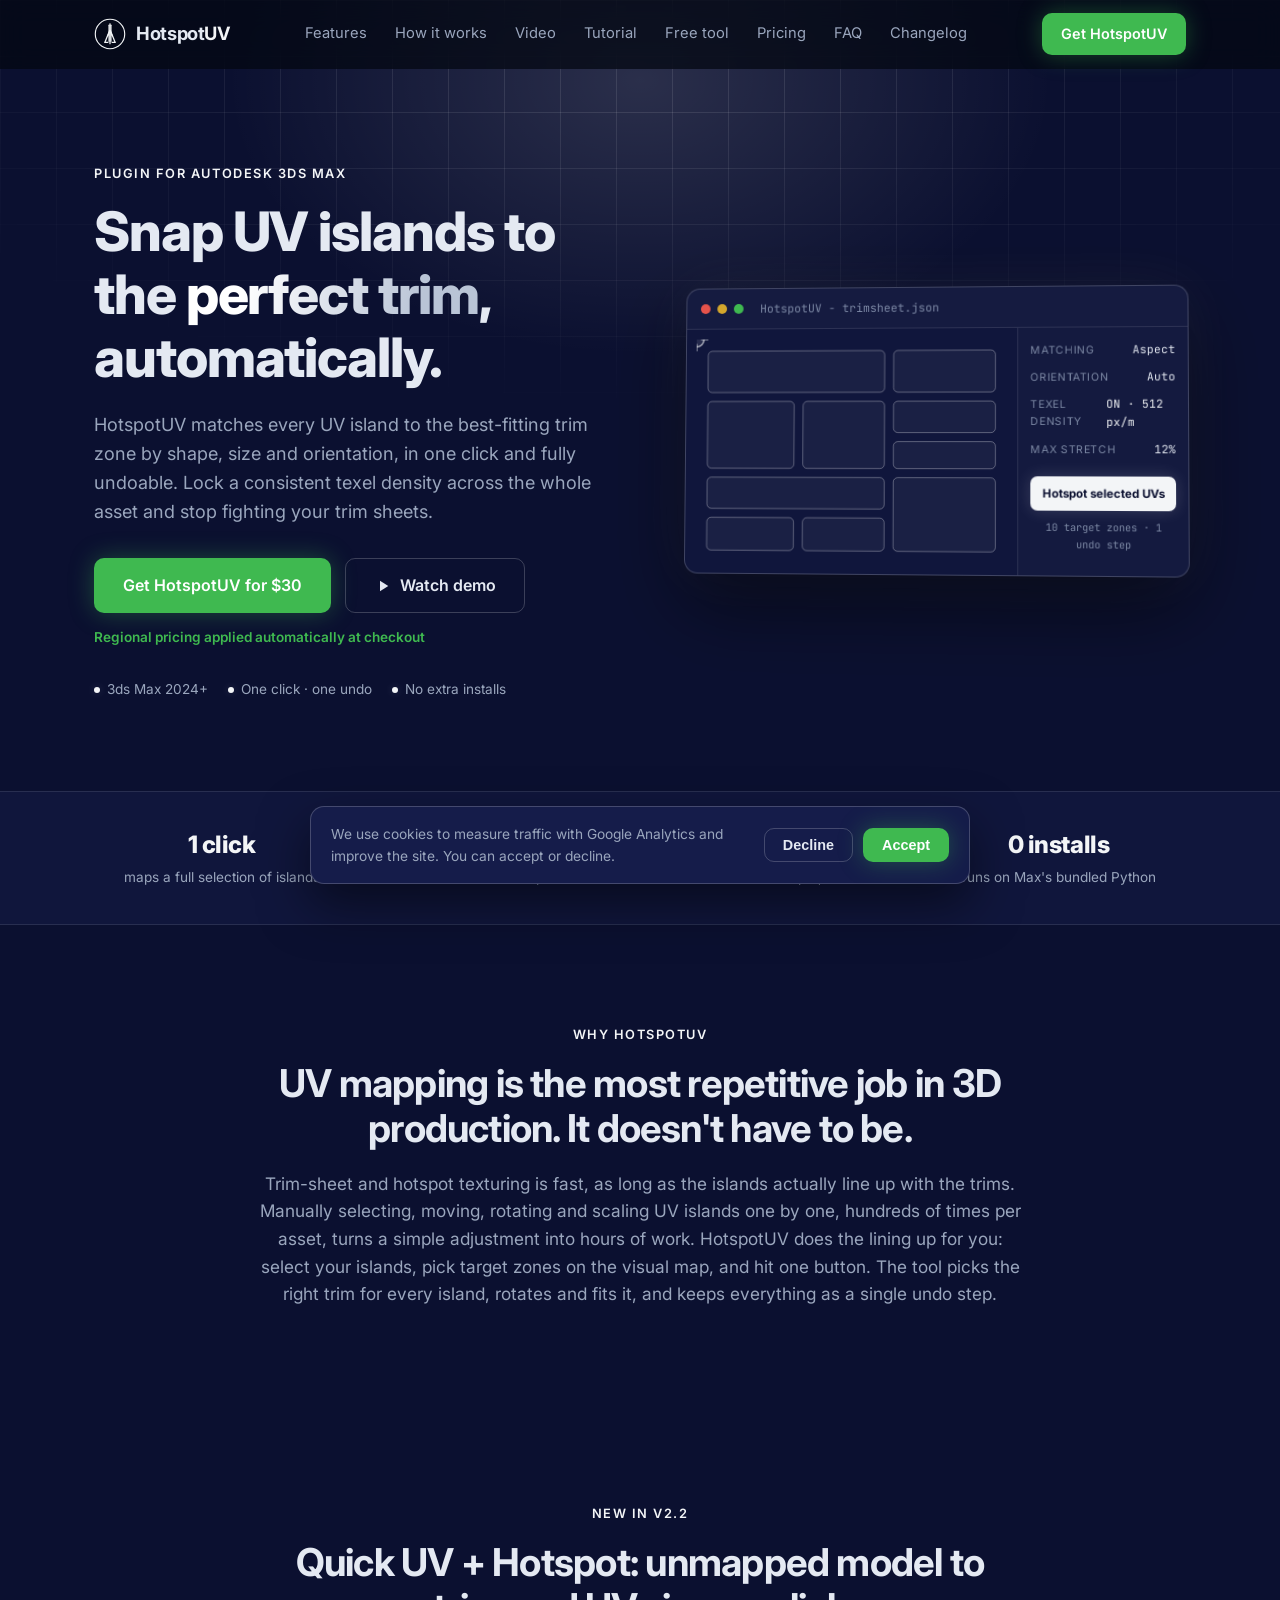
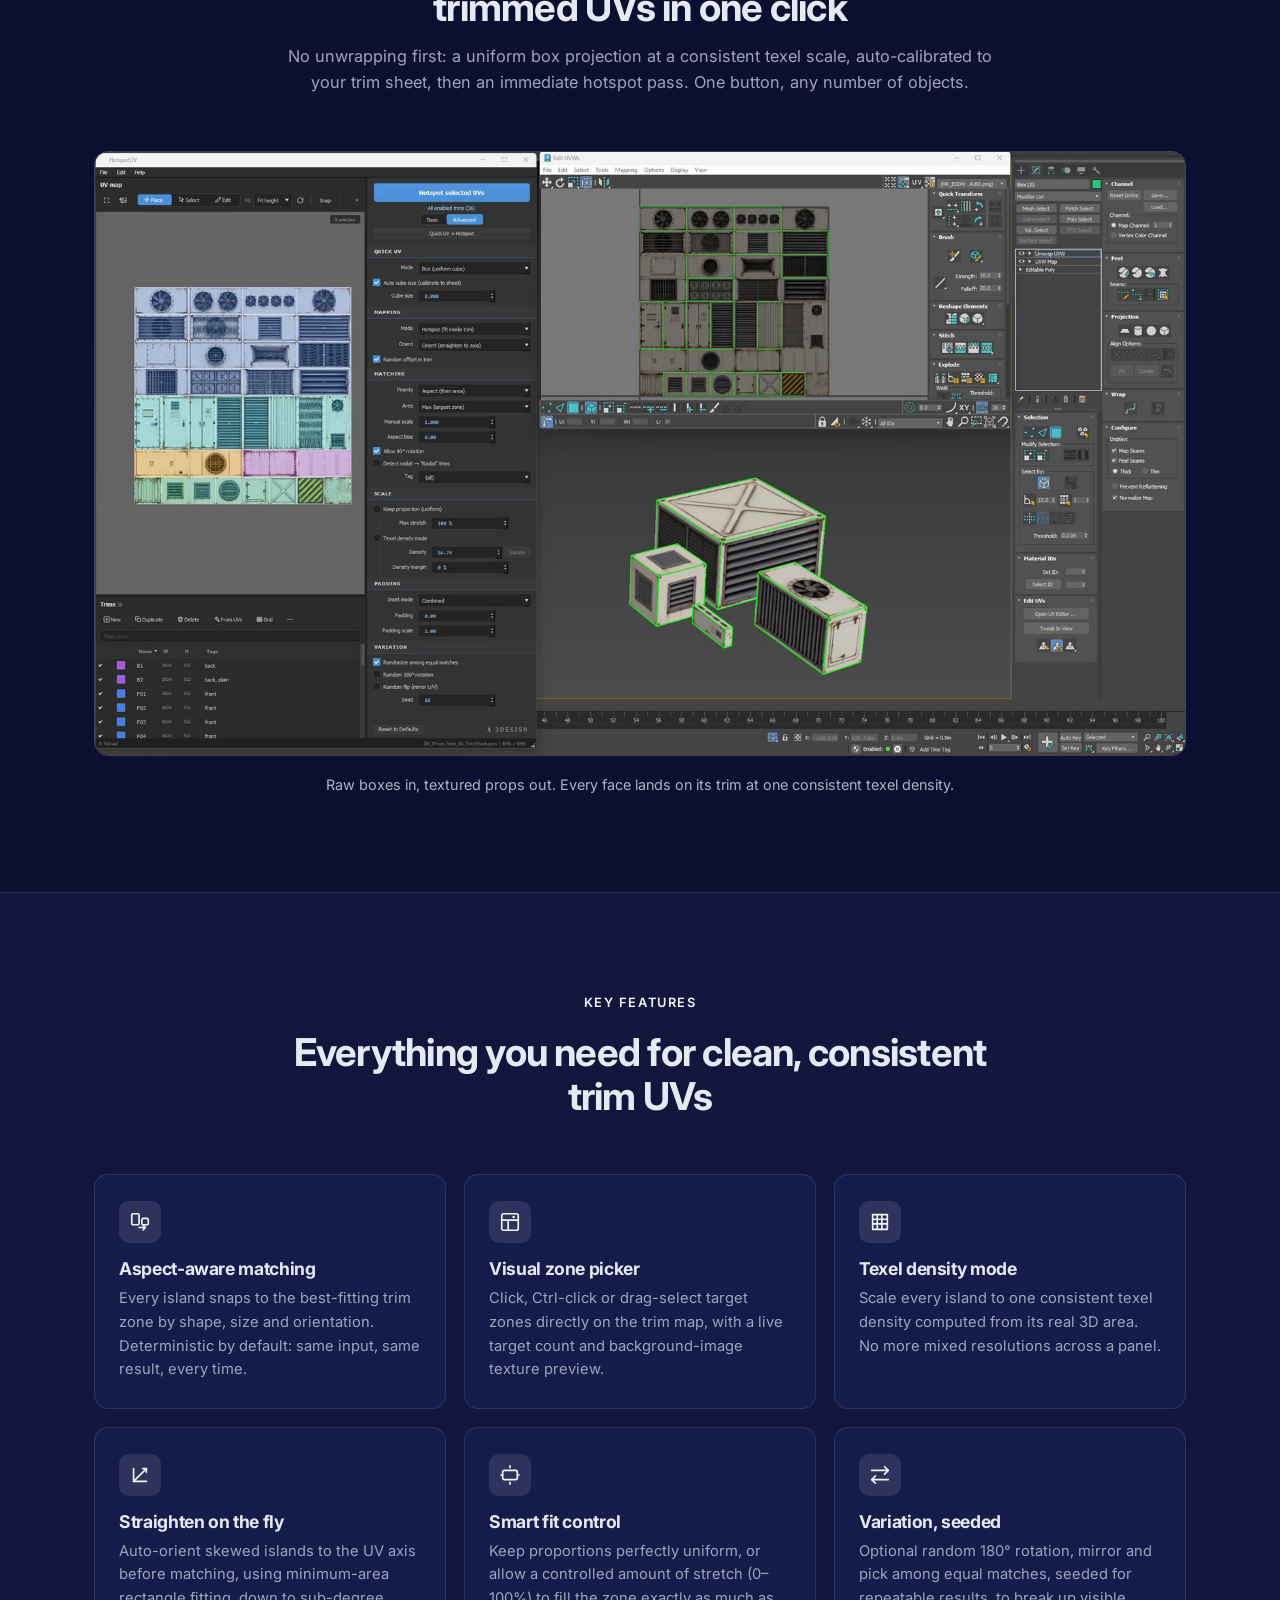
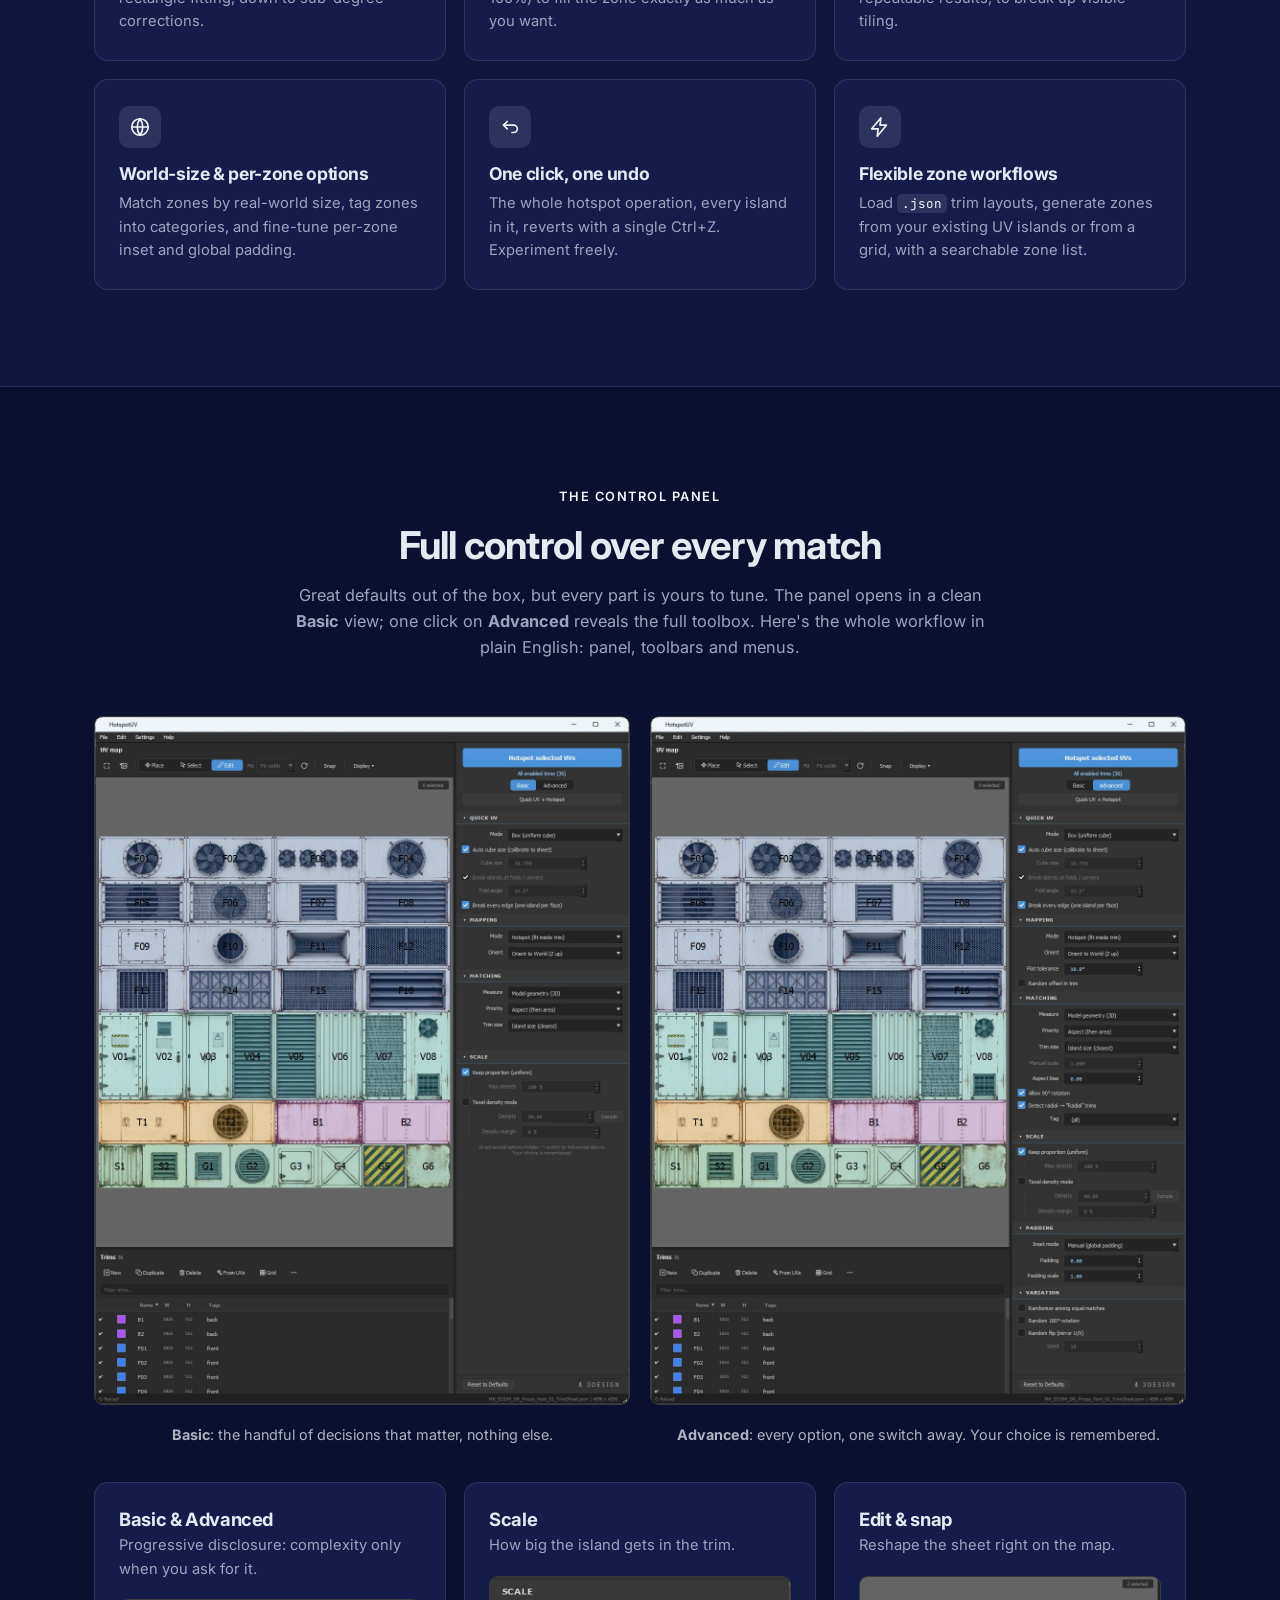
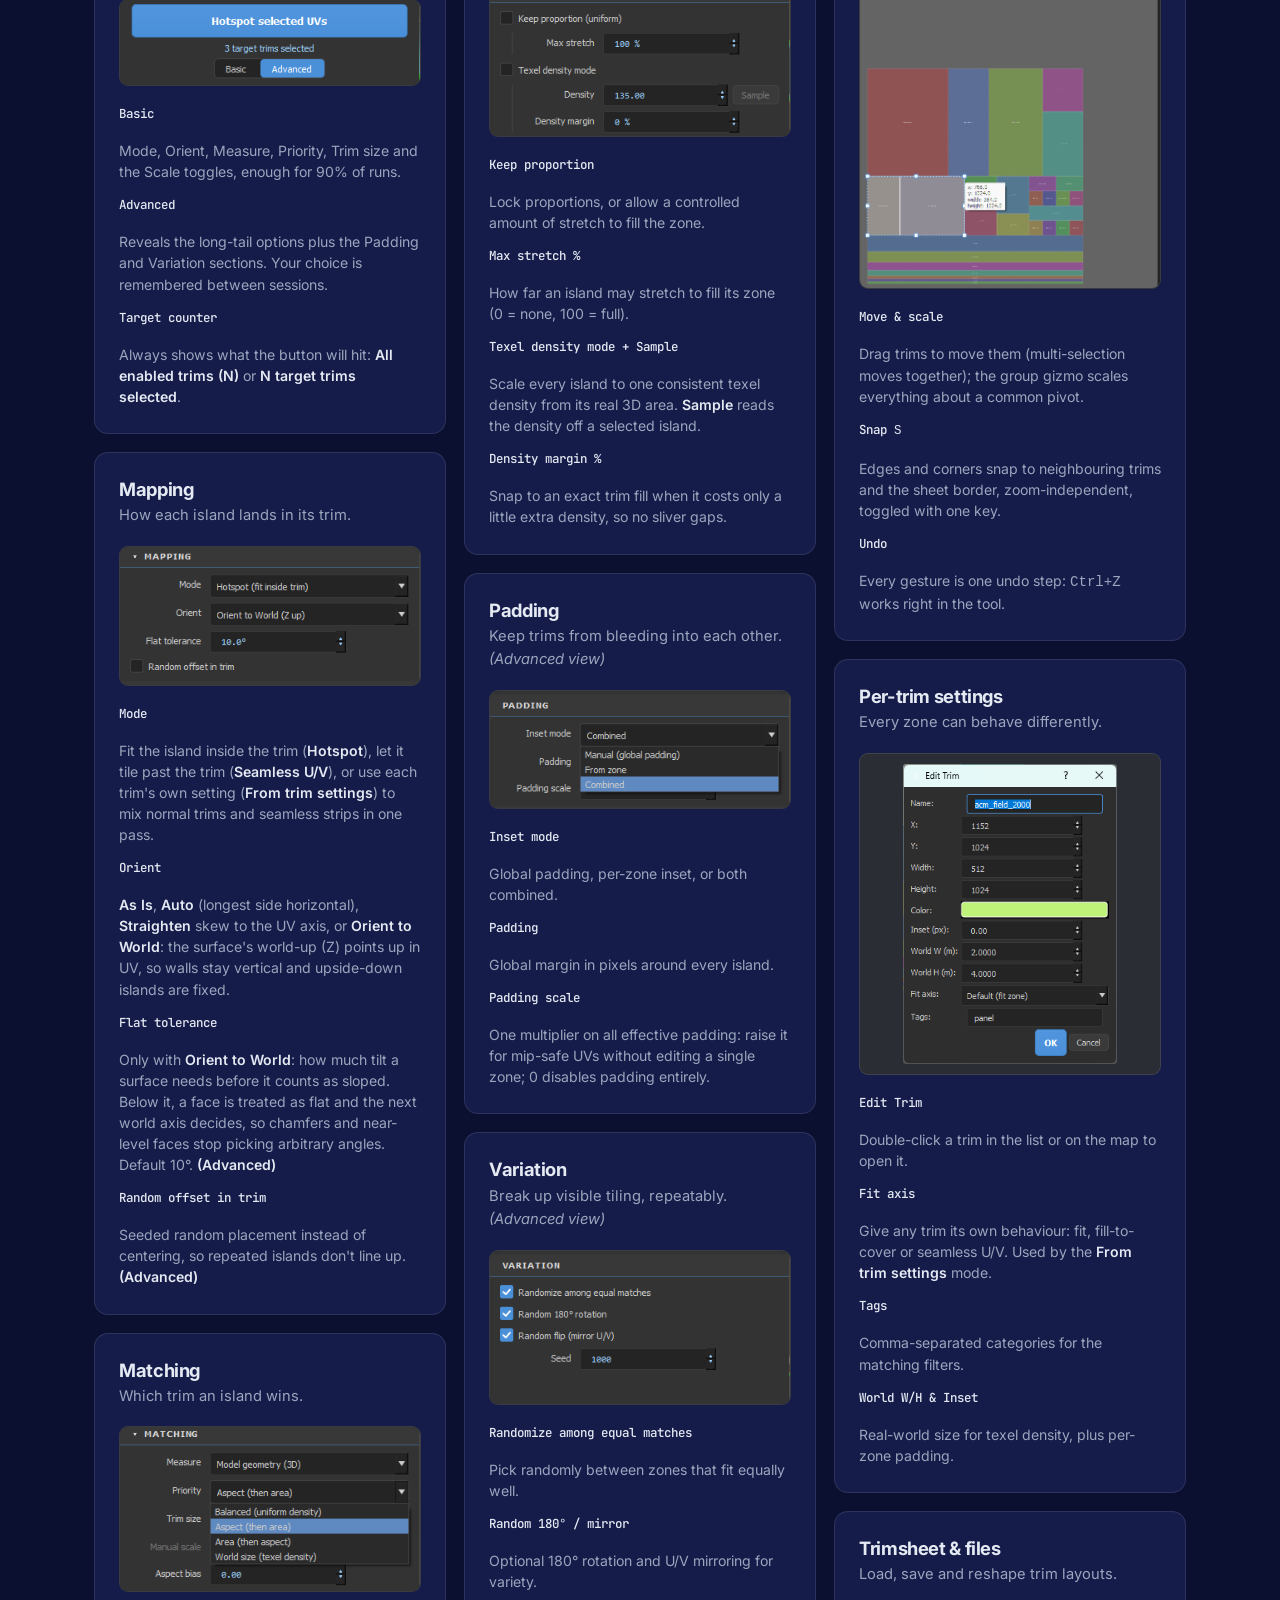
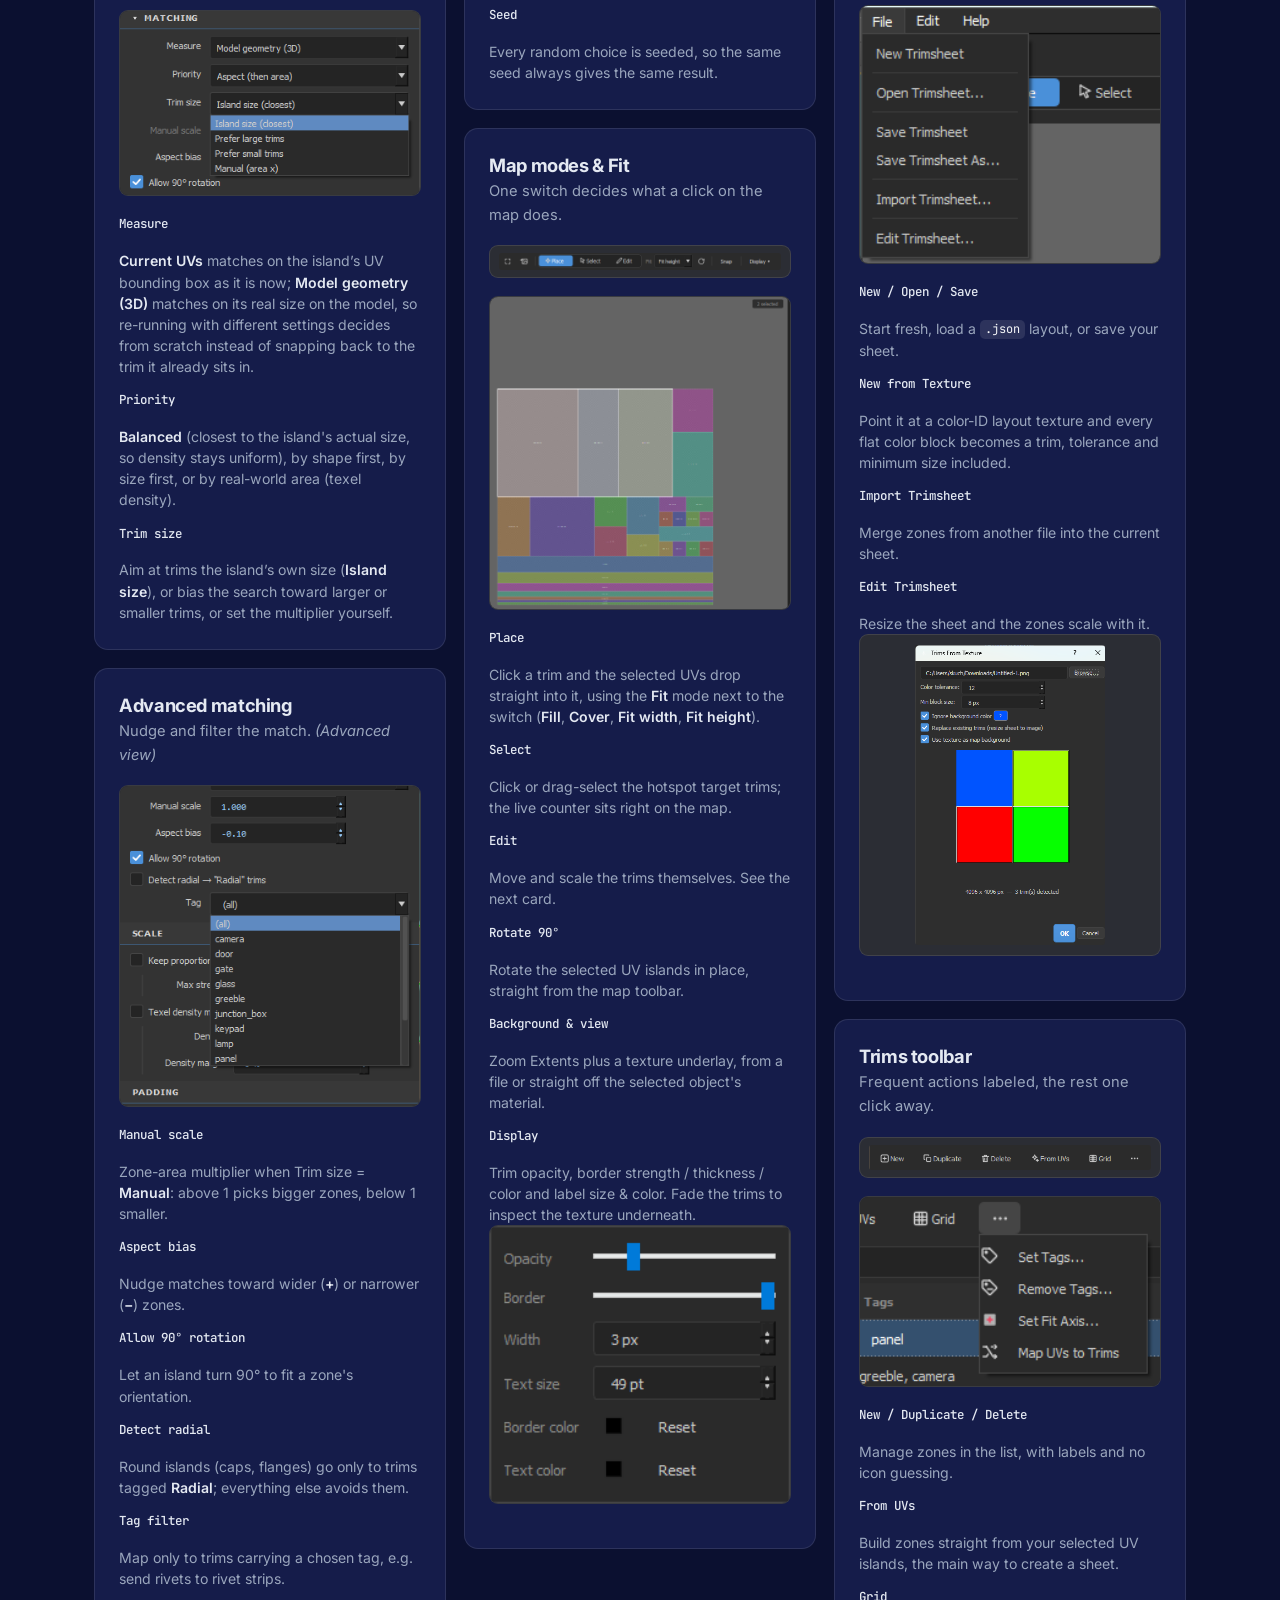
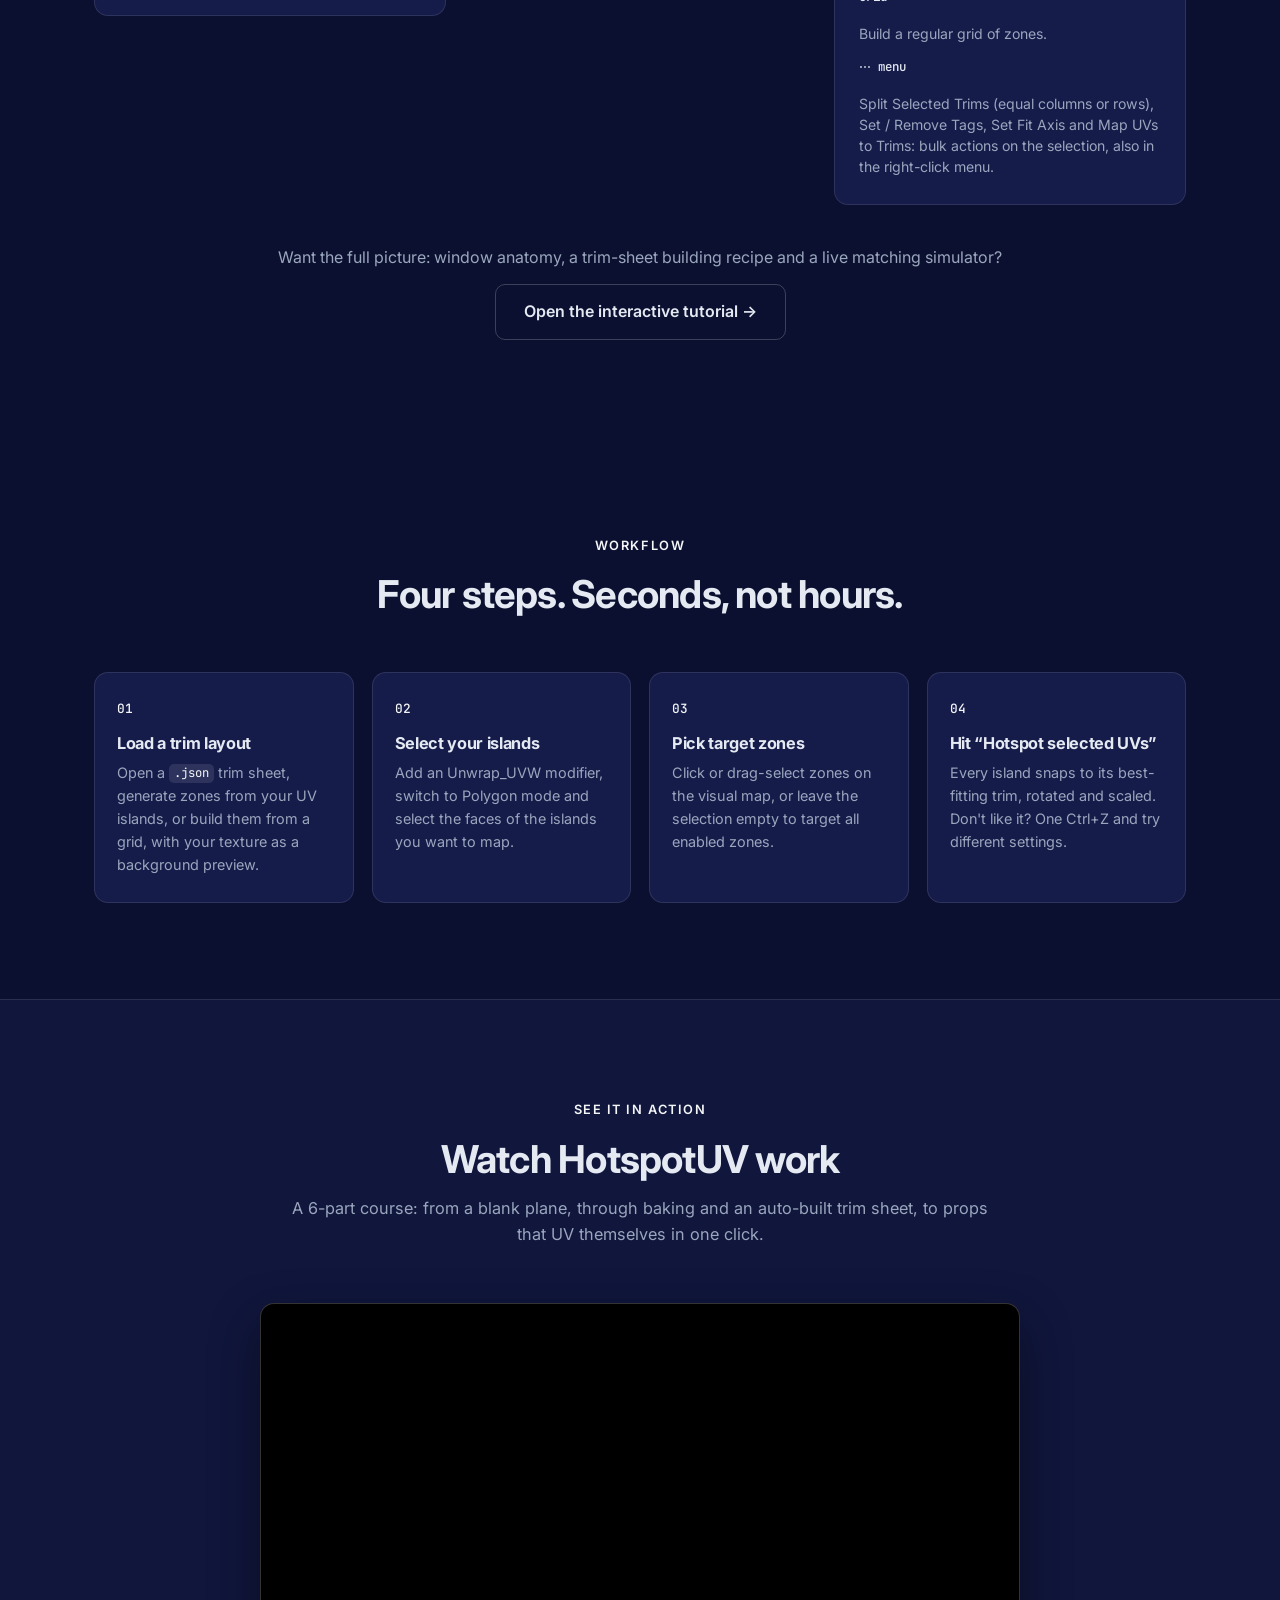
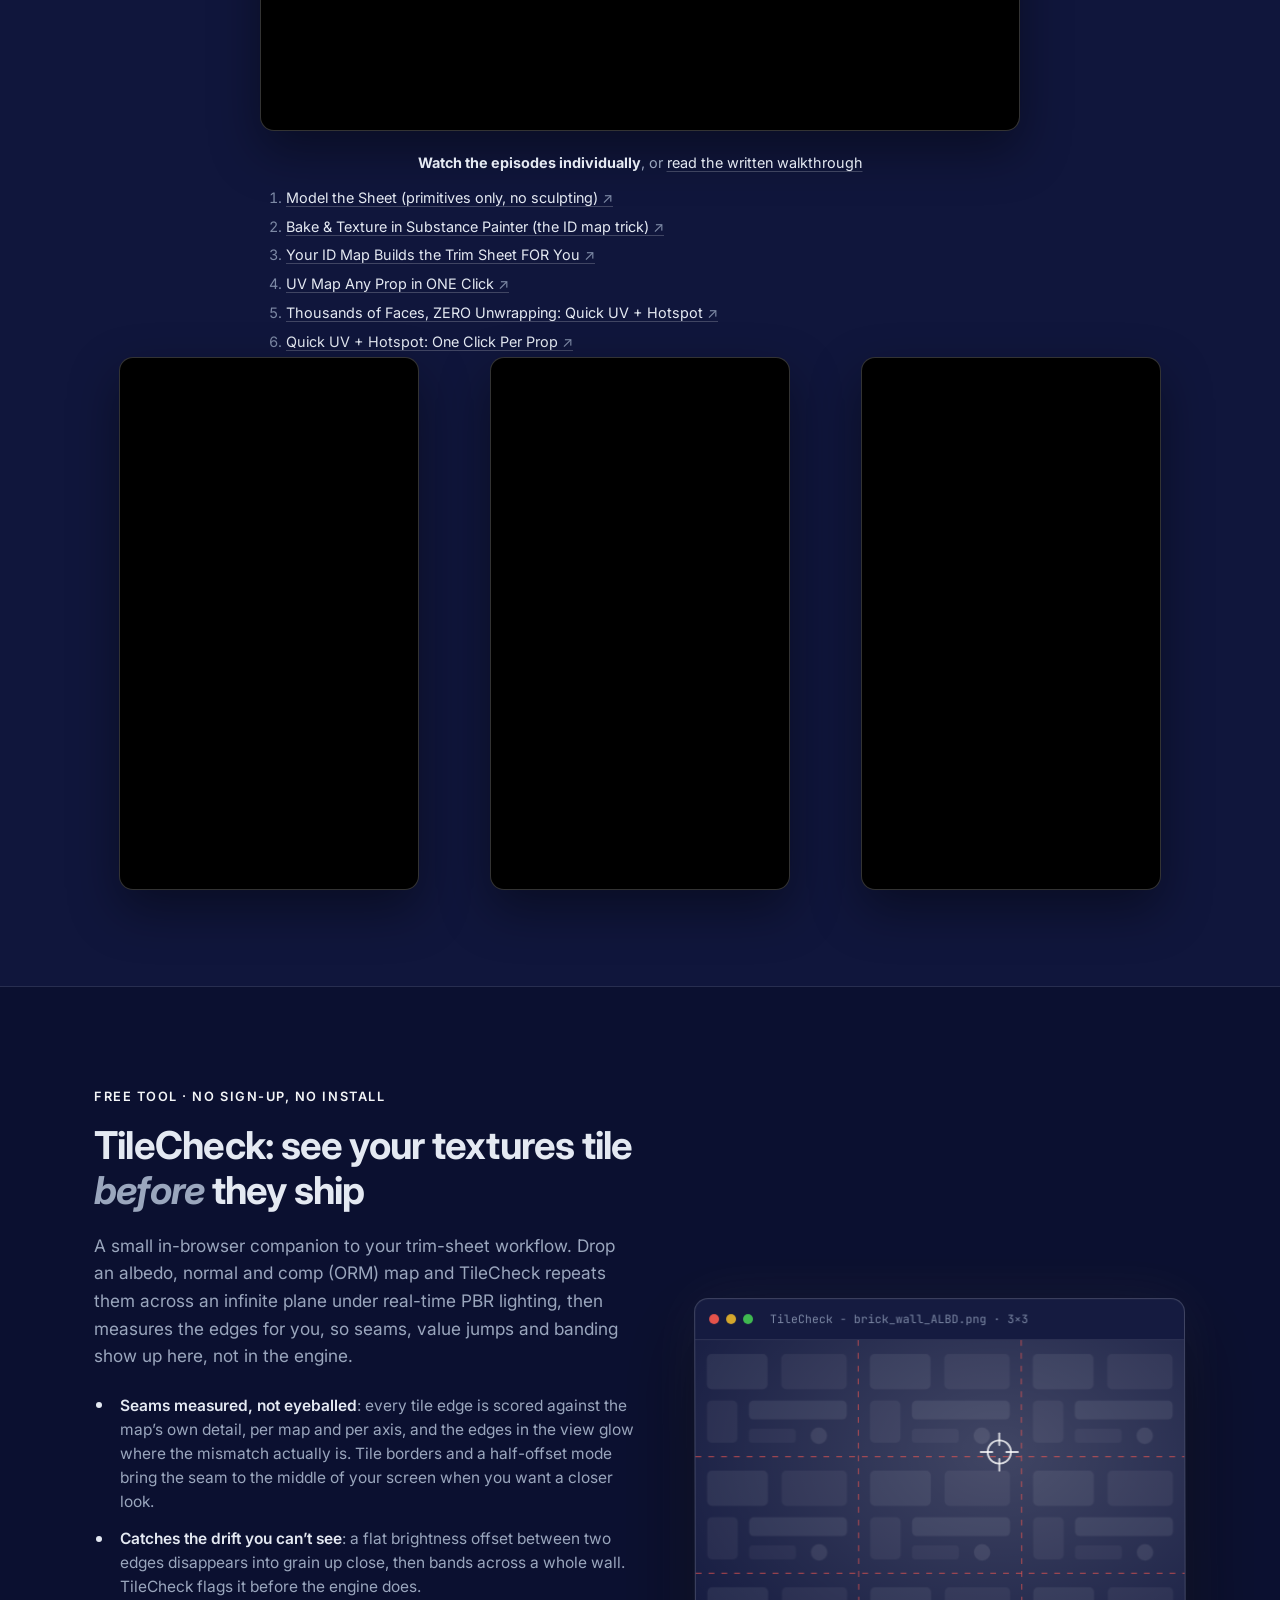
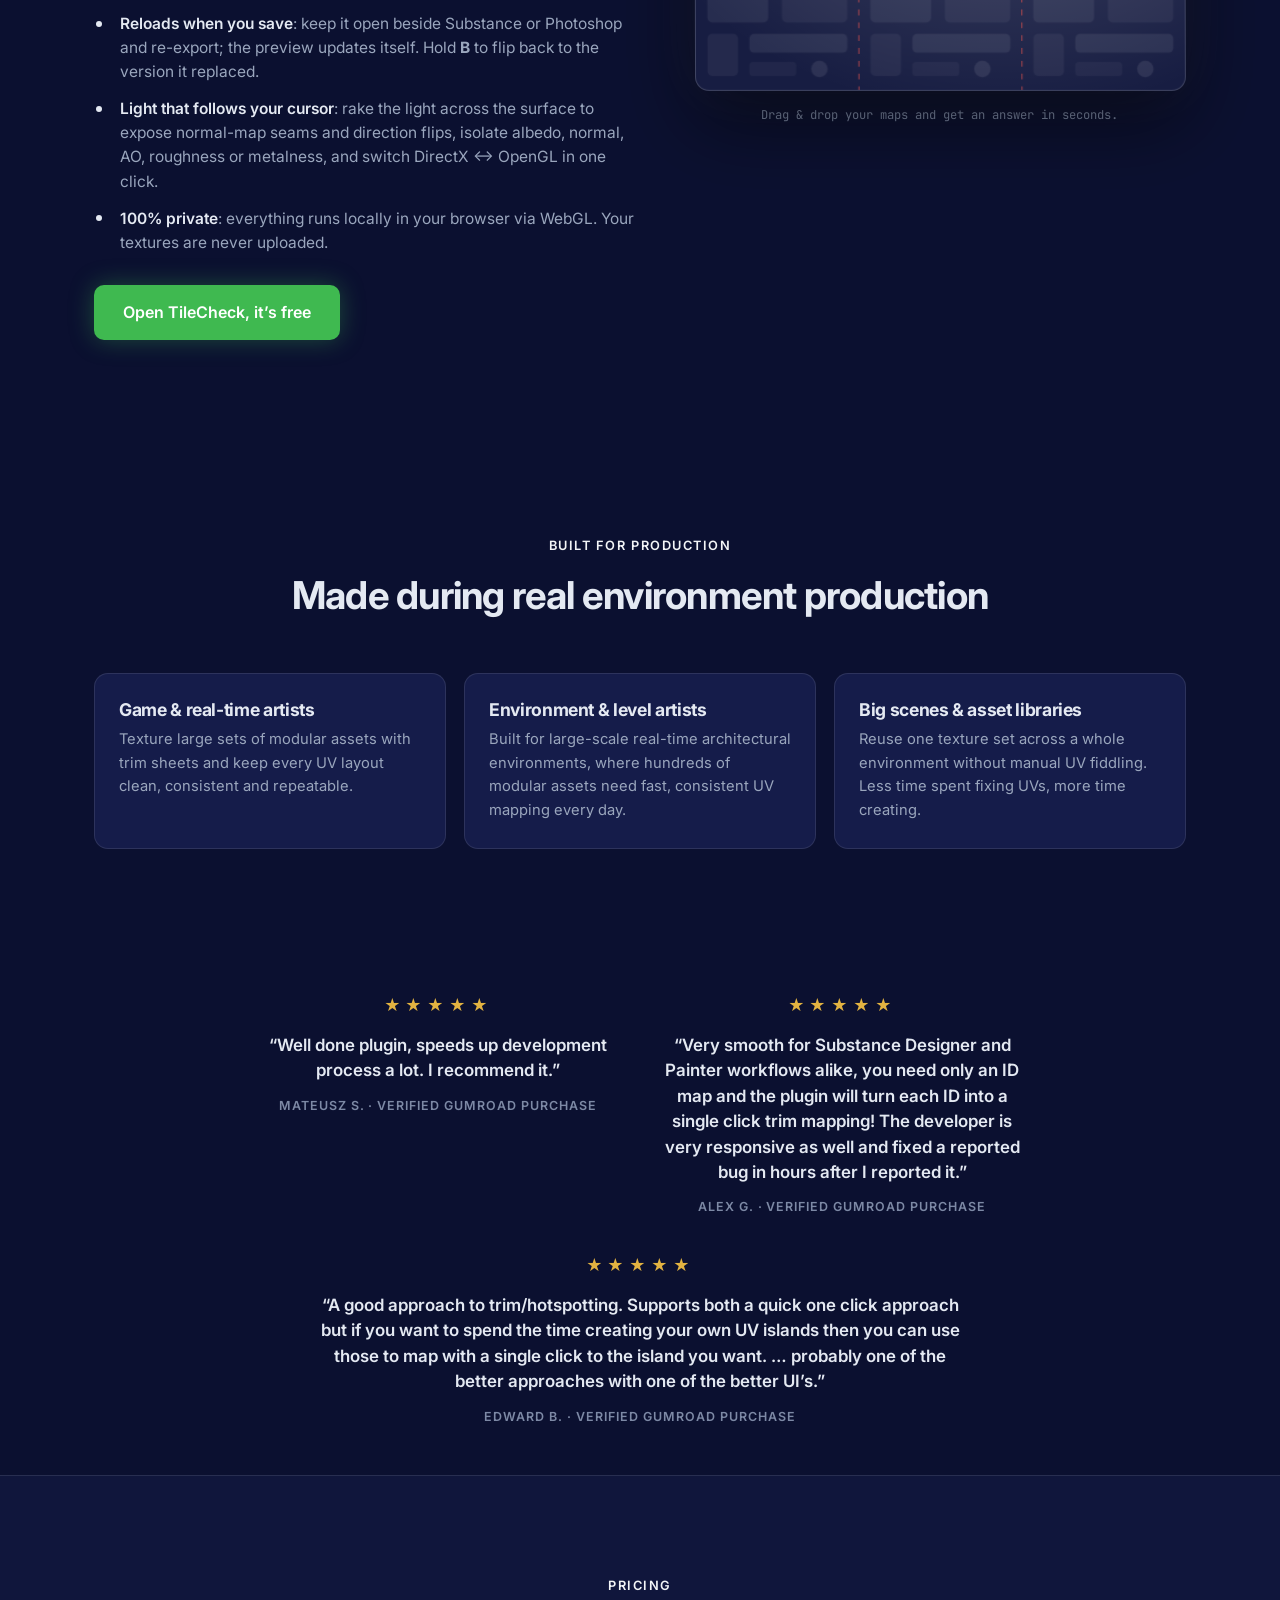
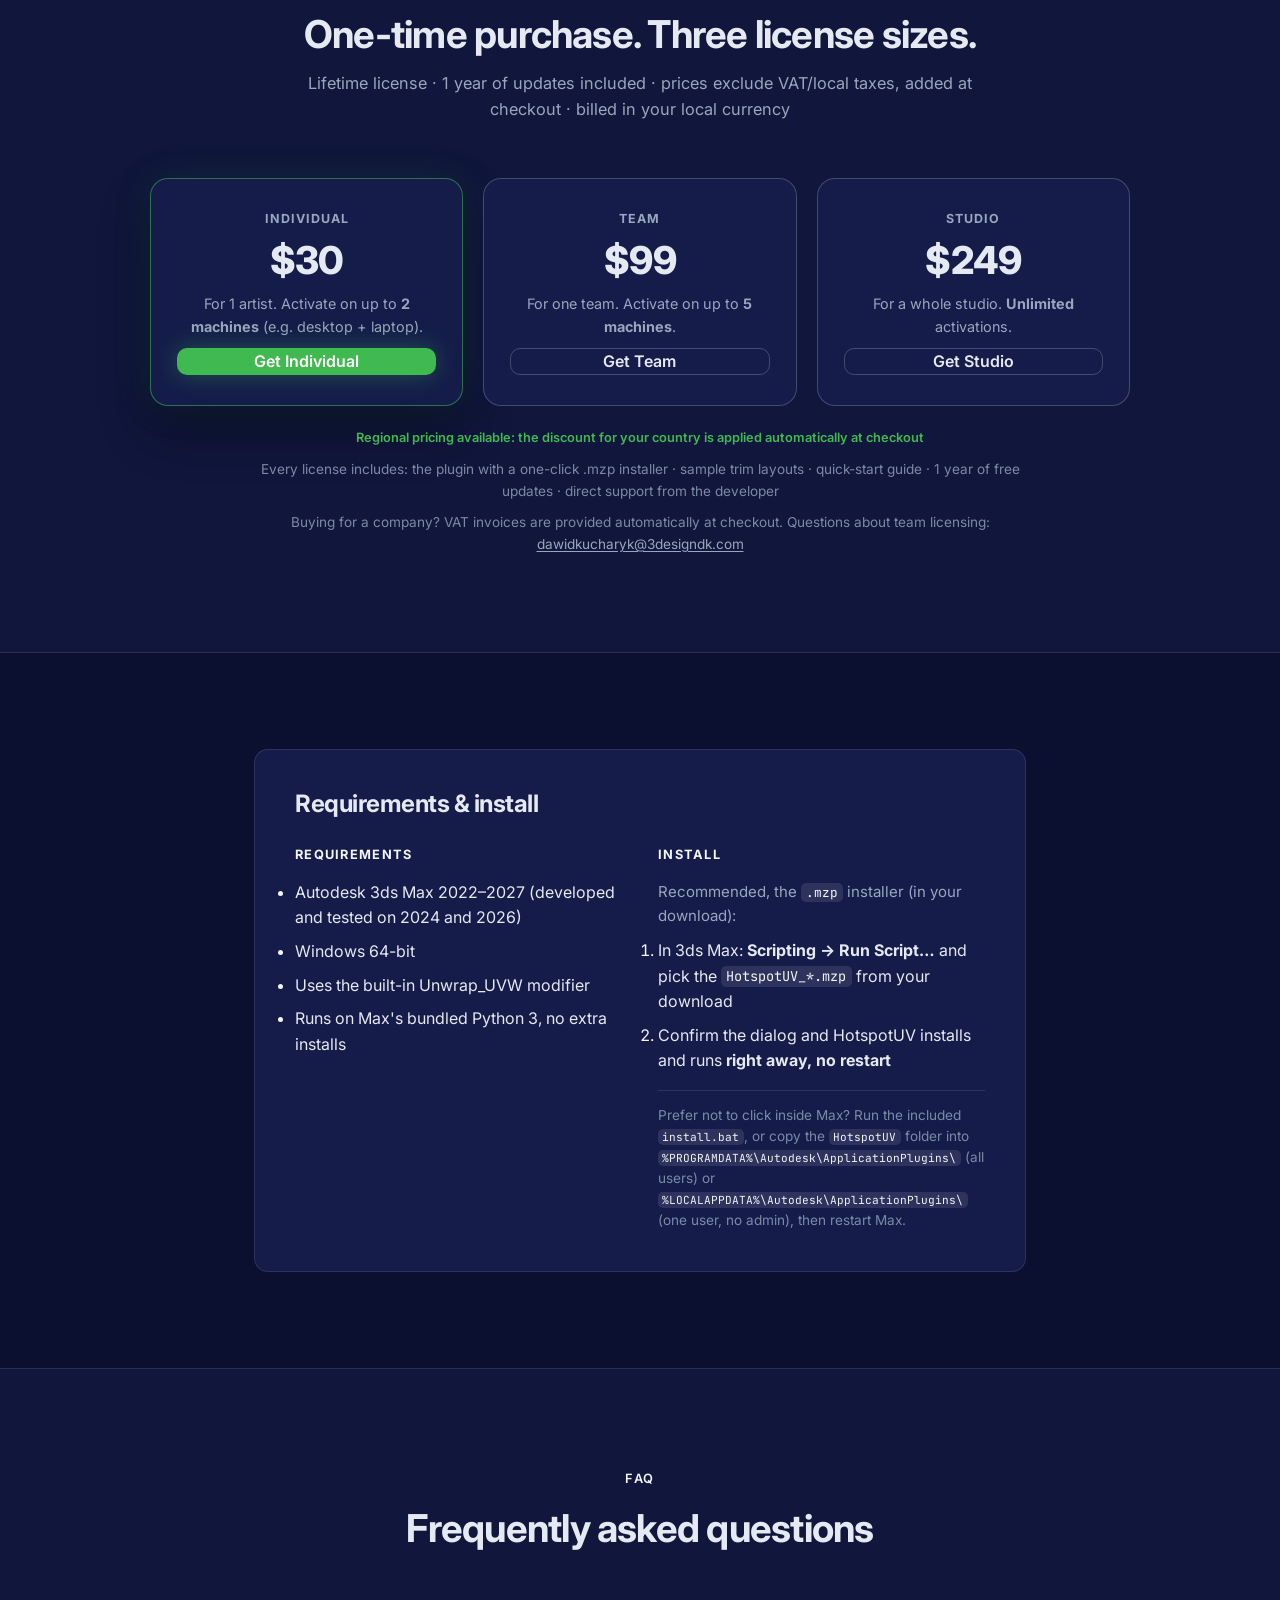
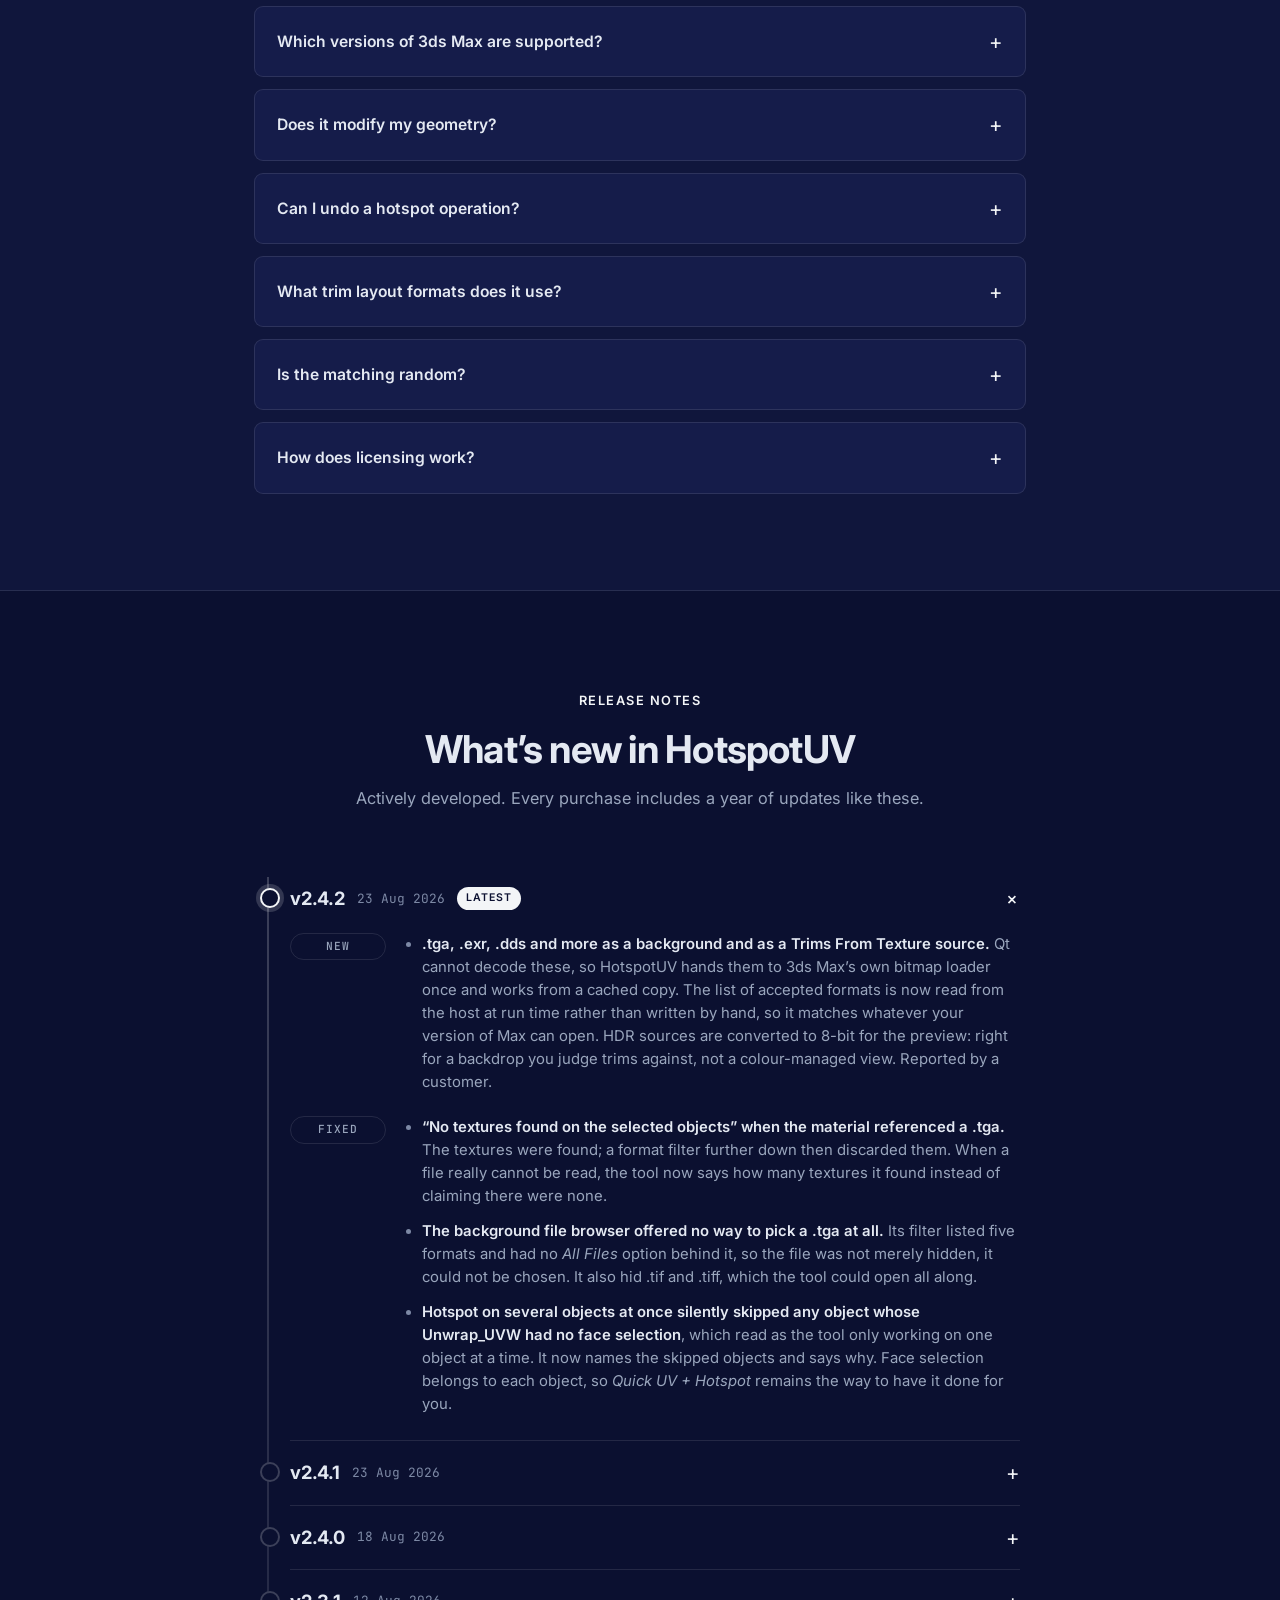
==== commit 6ac9e441: "update" ====
--- a/index.html
+++ b/index.html
@@ -48,7 +48,7 @@
     "applicationCategory": "DesignApplication",
     "applicationSubCategory": "3D modeling plugin",
     "operatingSystem": "Windows 10, Windows 11",
-    "softwareVersion": "2.4.1",
+    "softwareVersion": "2.4.2",
     "softwareRequirements": "Autodesk 3ds Max 2022 to 2027",
     "image": "https://3designdk.com/assets/logo_hotspotuv_1024.png",
     "author": { "@type": "Person", "name": "Dawid Kucharyk" },
@@ -76,7 +76,7 @@
   <link rel="preconnect" href="https://fonts.googleapis.com">
   <link rel="preconnect" href="https://fonts.gstatic.com" crossorigin>
   <link href="https://fonts.googleapis.com/css2?family=Inter:wght@400;500;600;700;800&family=JetBrains+Mono:wght@400;500&display=swap" rel="stylesheet">
-  <link rel="stylesheet" href="css/style.css?v=20260822a">
+  <link rel="stylesheet" href="css/style.css?v=20260823a">
 </head>
 <body>
 
@@ -905,9 +905,32 @@
 
         <details class="release is-latest" open>
           <summary class="release-head">
+            <span class="release-version">v2.4.2</span>
+            <span class="release-date">23 Aug 2026</span>
+            <span class="release-badge">Latest</span>
+          </summary>
+          <div class="release-content">
+            <div class="rel-group">
+              <span class="rel-cat">New</span>
+              <ul class="rel-list">
+                <li><strong>.tga, .exr, .dds and more as a background and as a Trims From Texture source.</strong> Qt cannot decode these, so HotspotUV hands them to 3ds Max&rsquo;s own bitmap loader once and works from a cached copy. The list of accepted formats is now read from the host at run time rather than written by hand, so it matches whatever your version of Max can open. HDR sources are converted to 8-bit for the preview: right for a backdrop you judge trims against, not a colour-managed view. Reported by a customer.</li>
+              </ul>
+            </div>
+            <div class="rel-group">
+              <span class="rel-cat">Fixed</span>
+              <ul class="rel-list">
+                <li><strong>&ldquo;No textures found on the selected objects&rdquo; when the material referenced a .tga.</strong> The textures were found; a format filter further down then discarded them. When a file really cannot be read, the tool now says how many textures it found instead of claiming there were none.</li>
+                <li><strong>The background file browser offered no way to pick a .tga at all.</strong> Its filter listed five formats and had no <em>All Files</em> option behind it, so the file was not merely hidden, it could not be chosen. It also hid .tif and .tiff, which the tool could open all along.</li>
+                <li><strong>Hotspot on several objects at once silently skipped any object whose Unwrap_UVW had no face selection</strong>, which read as the tool only working on one object at a time. It now names the skipped objects and says why. Face selection belongs to each object, so <em>Quick UV + Hotspot</em> remains the way to have it done for you.</li>
+              </ul>
+            </div>
+          </div>
+        </details>
+
+        <details class="release">
+          <summary class="release-head">
             <span class="release-version">v2.4.1</span>
-            <span class="release-date">22 Aug 2026</span>
-            <span class="release-badge">Latest</span>
+            <span class="release-date">23 Aug 2026</span>
           </summary>
           <div class="release-content">
             <div class="rel-group">
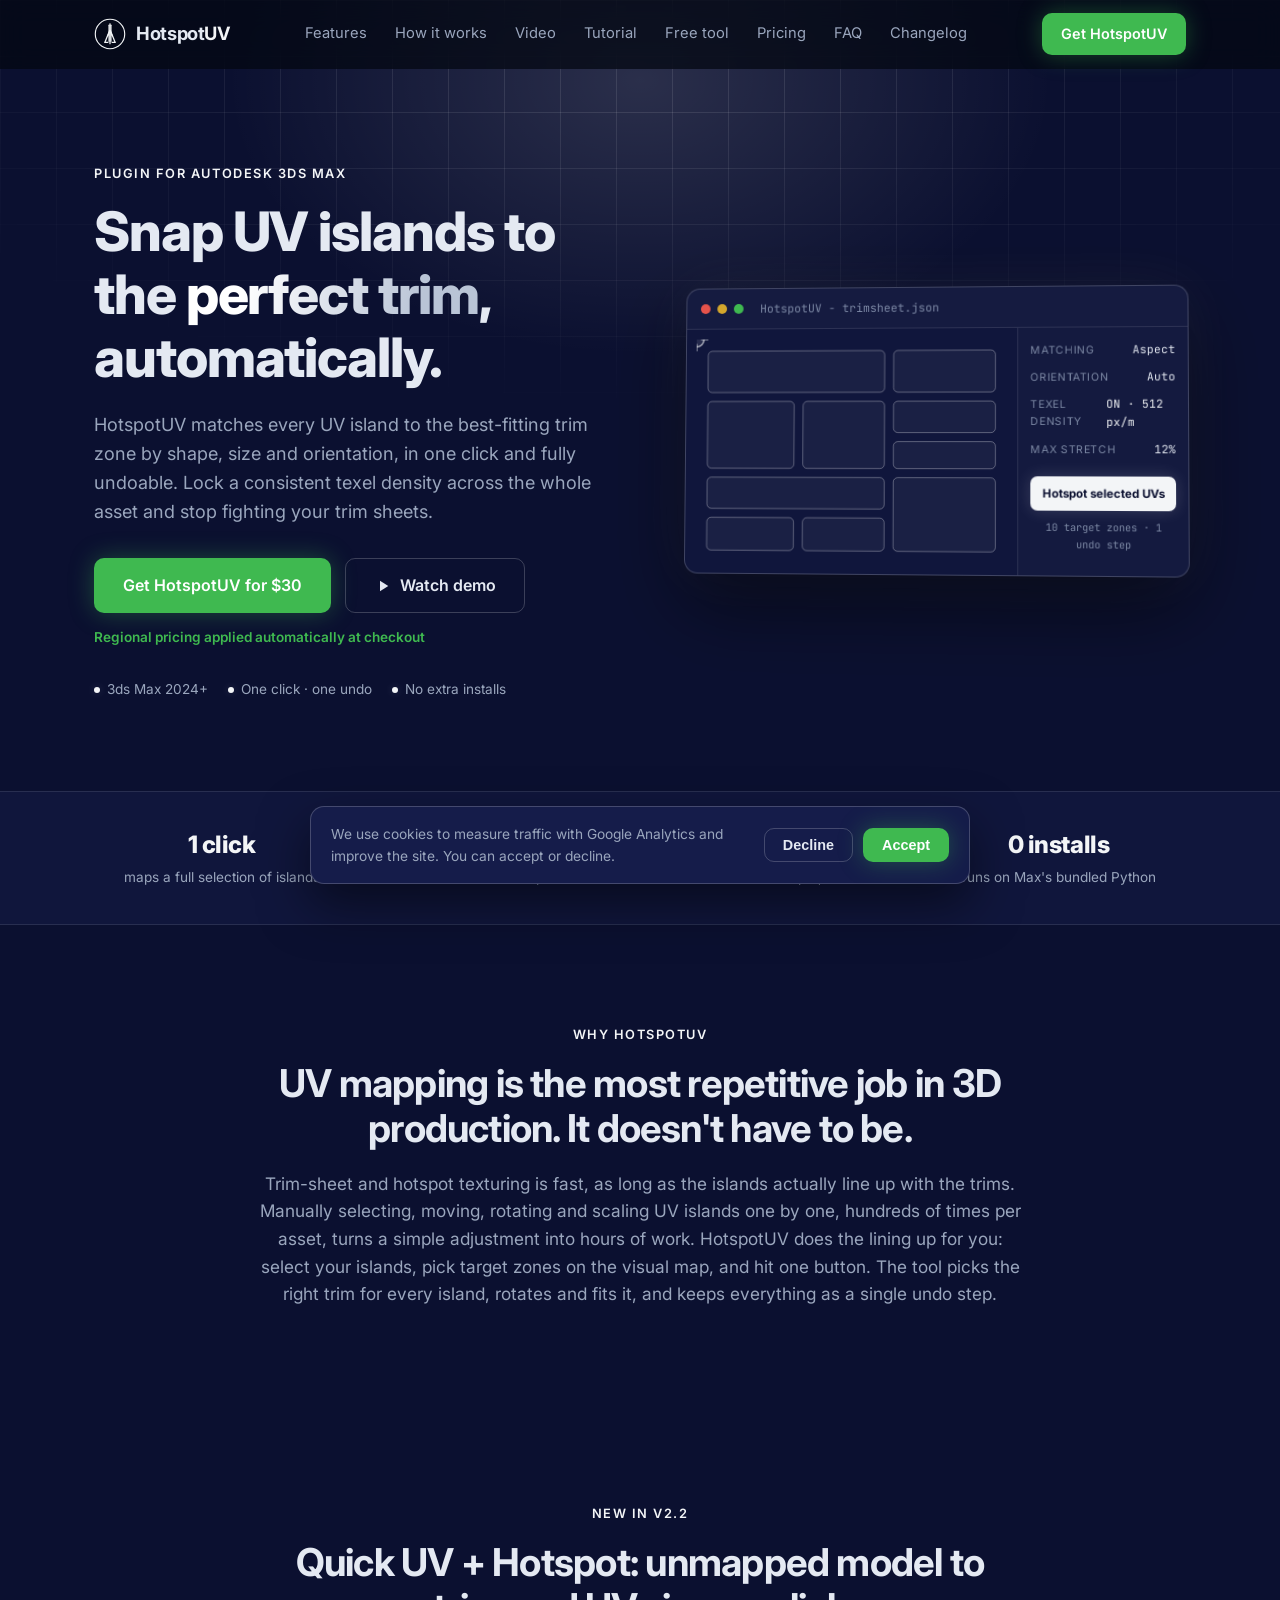
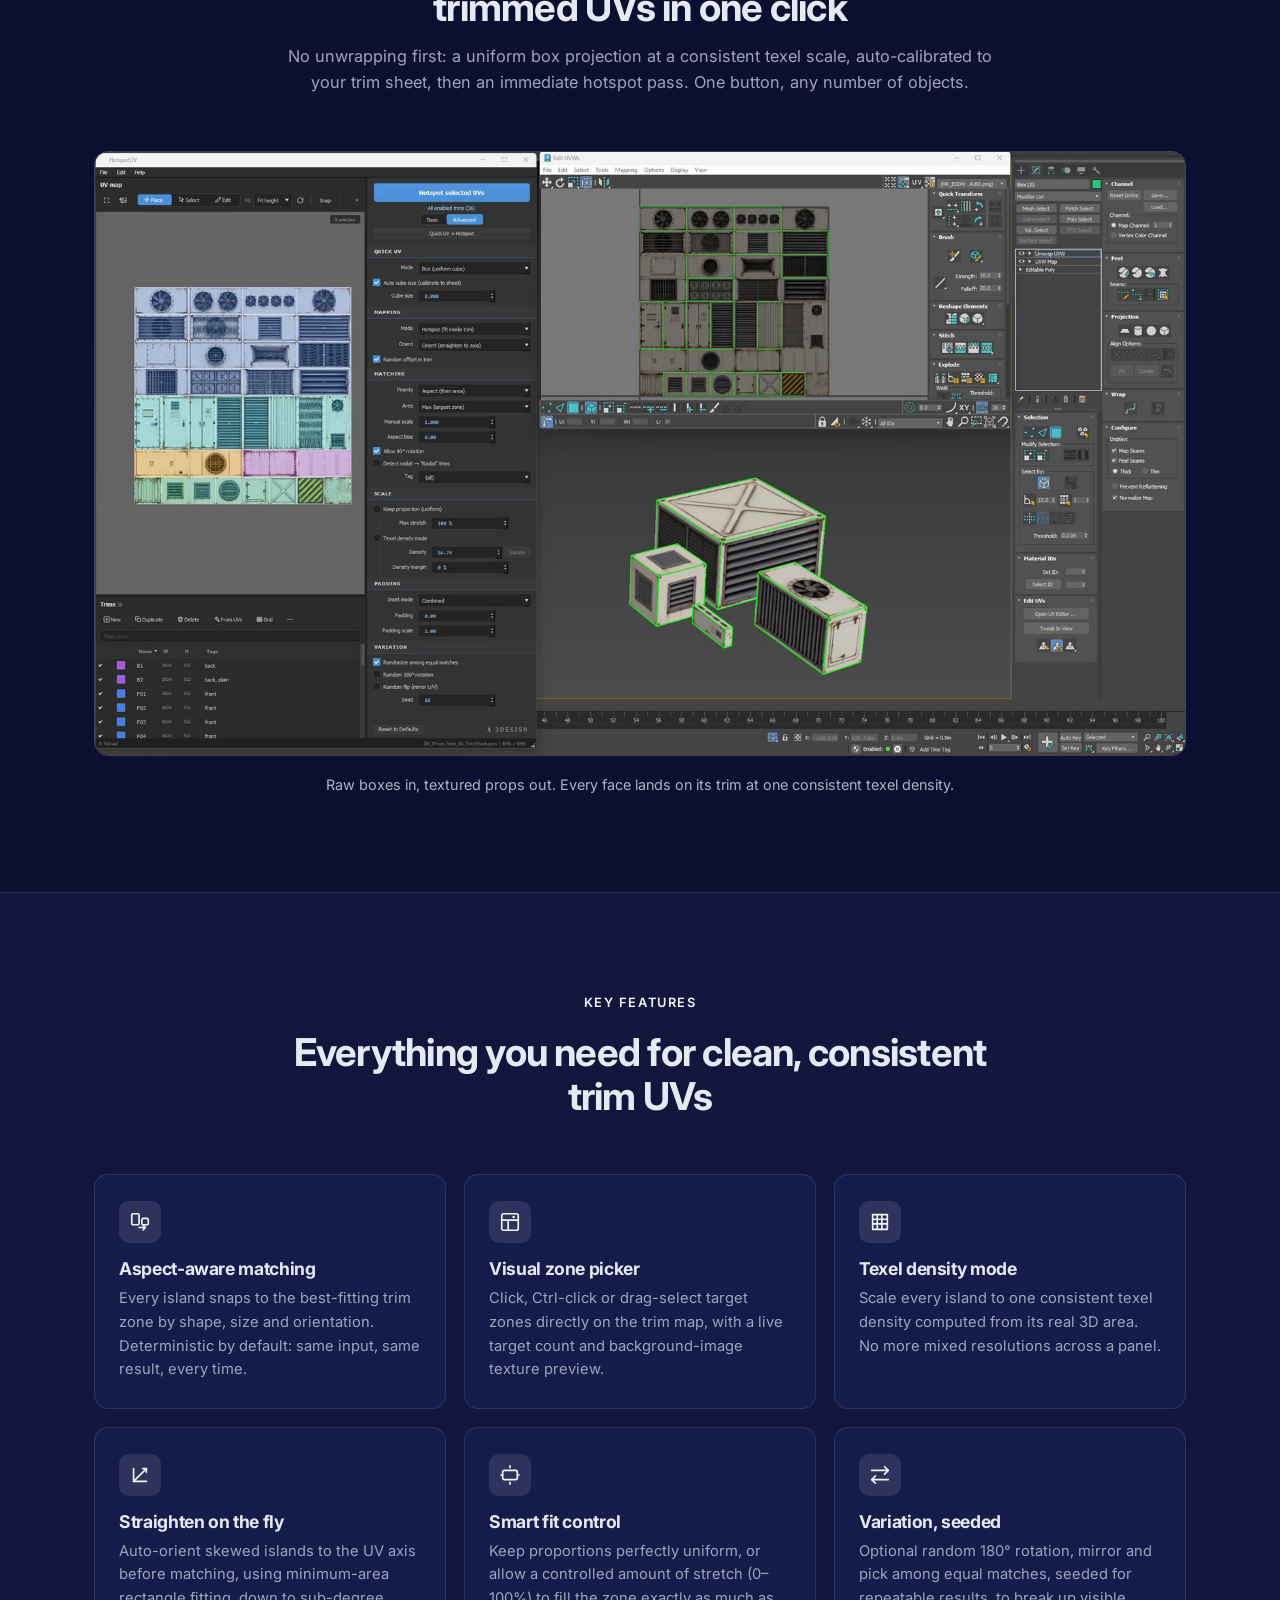
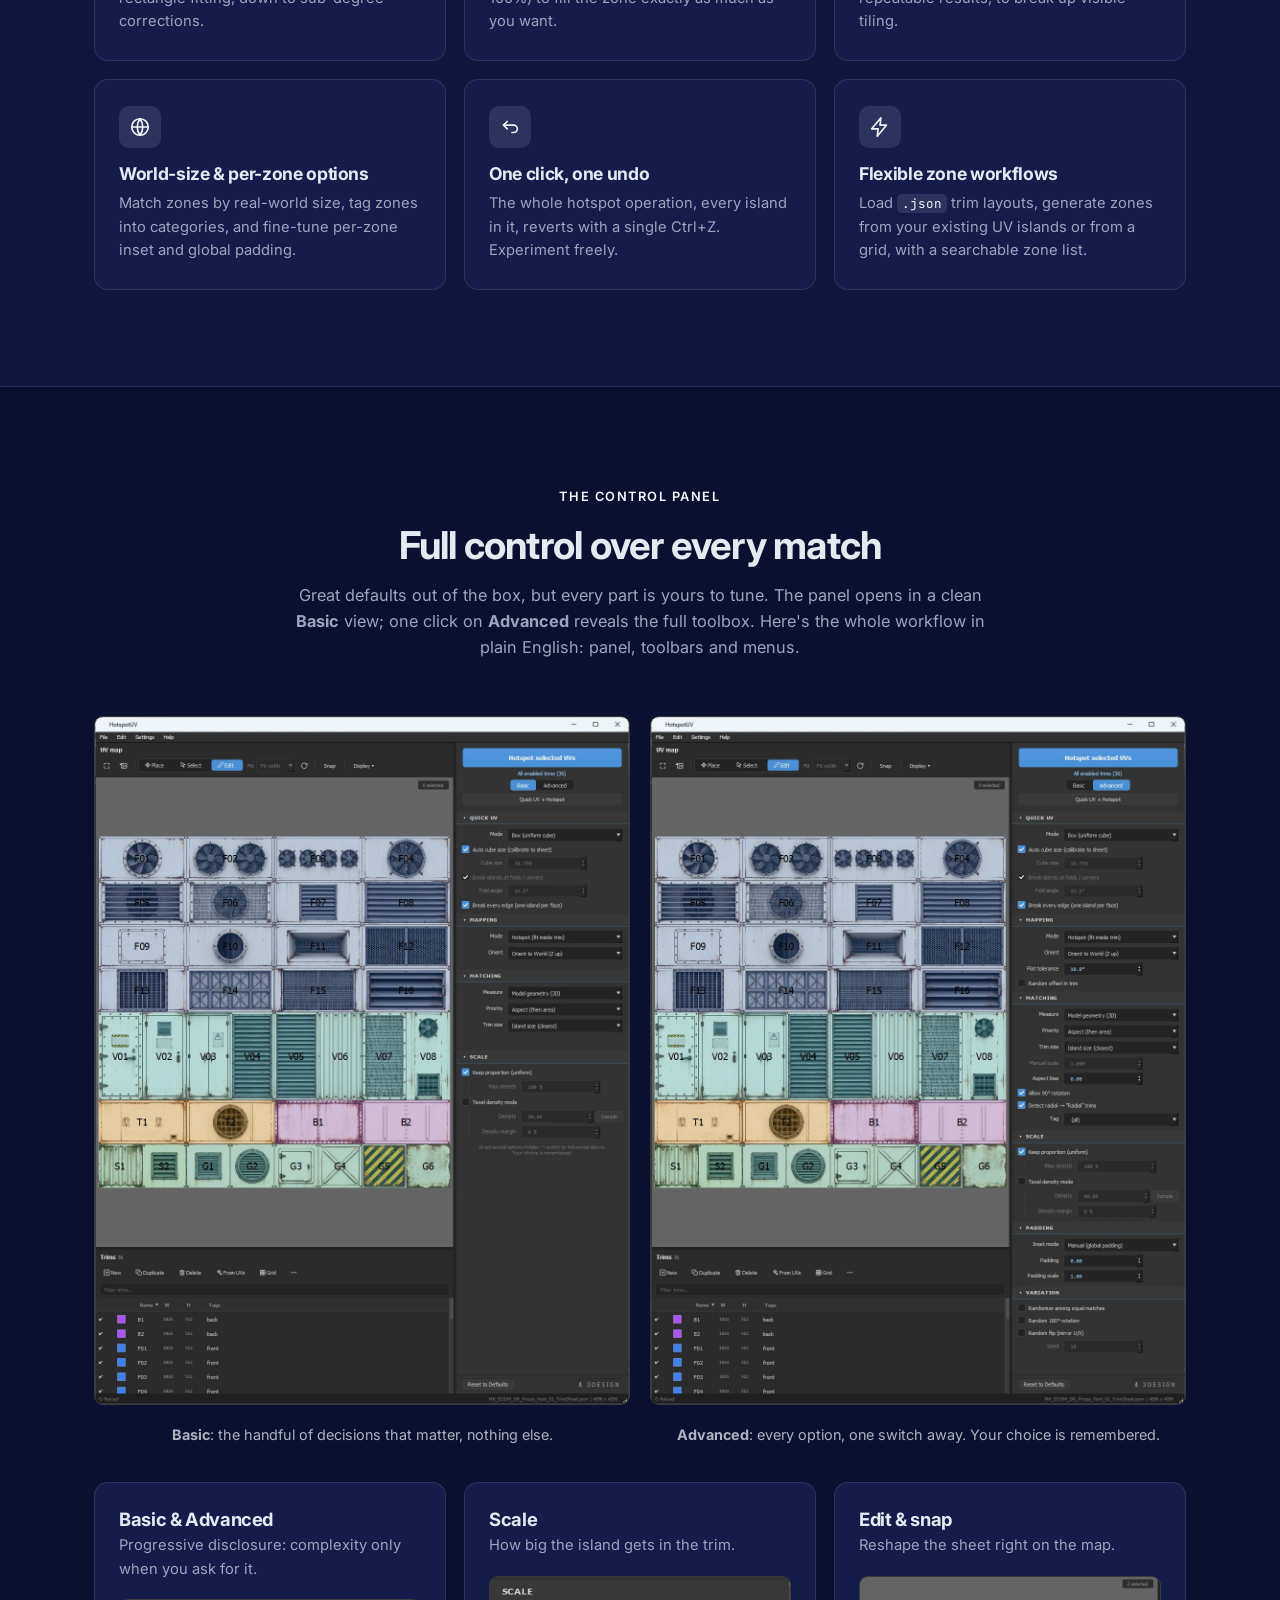
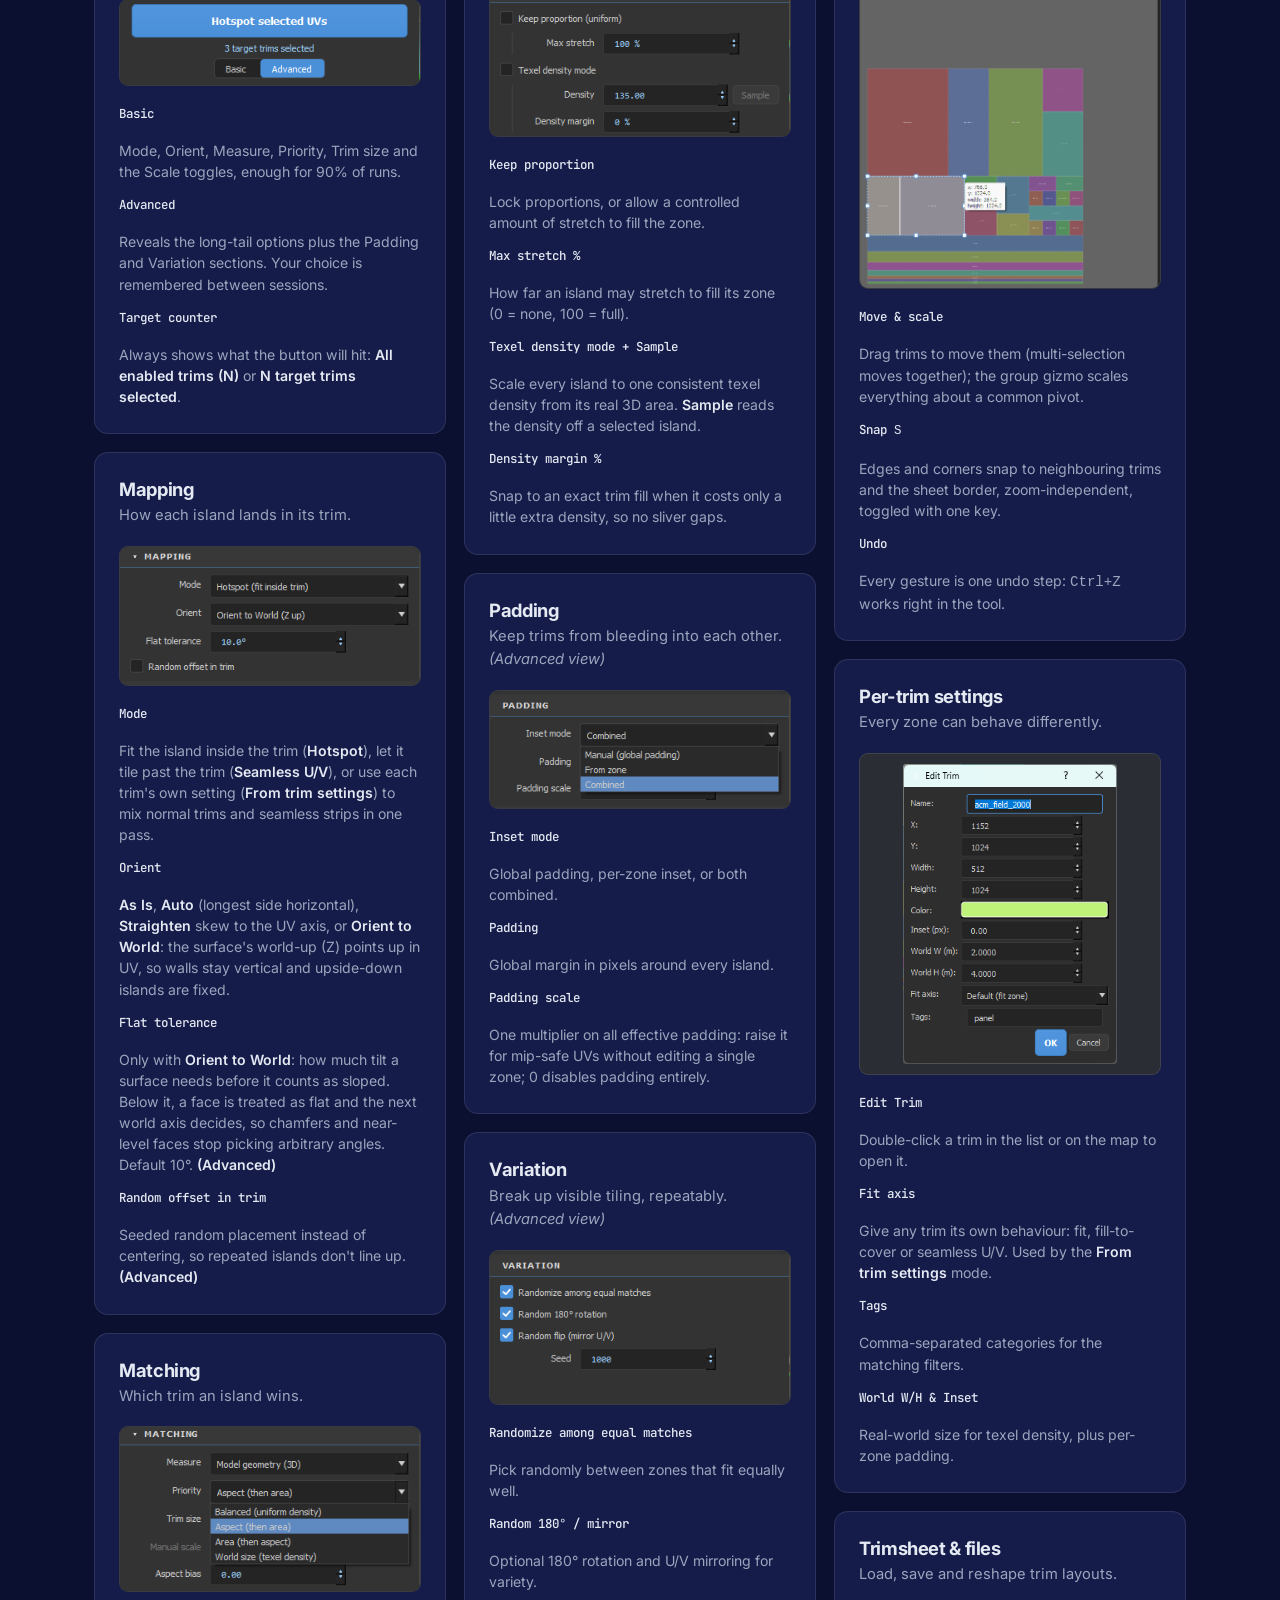
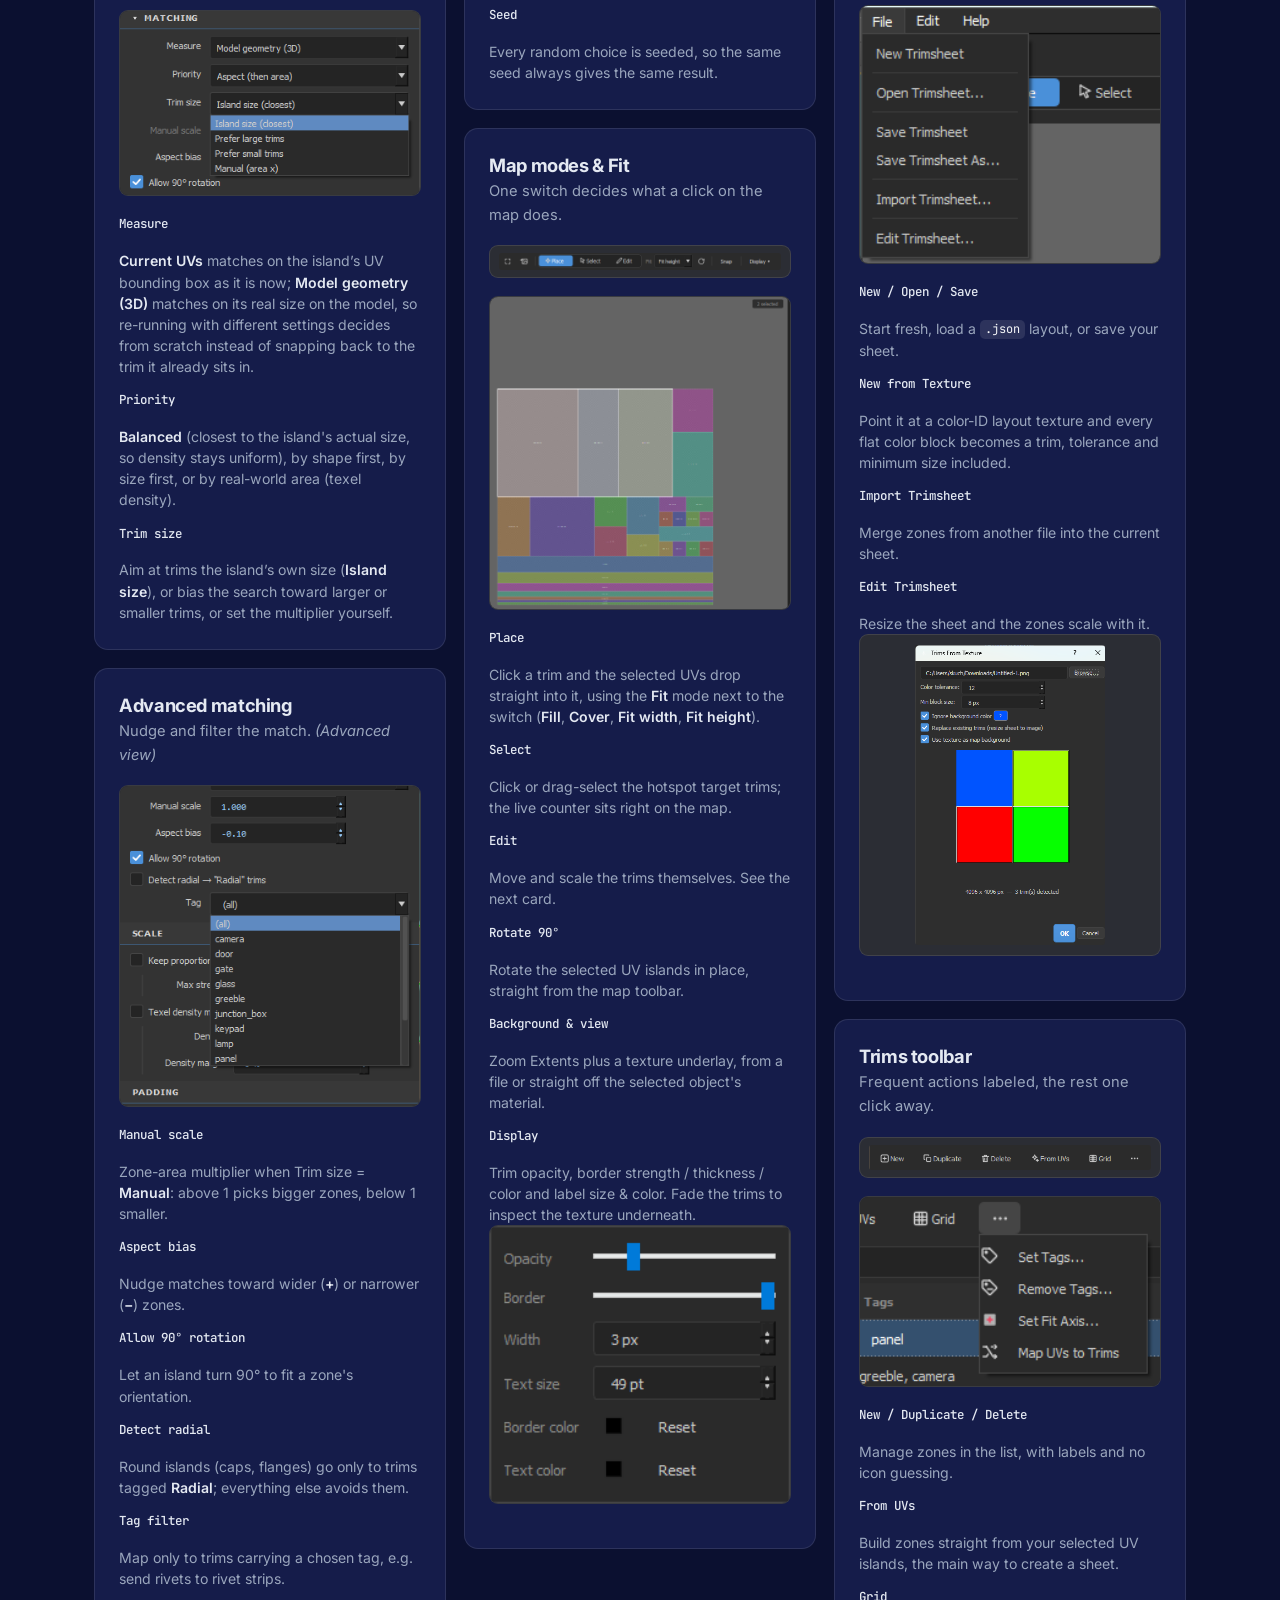
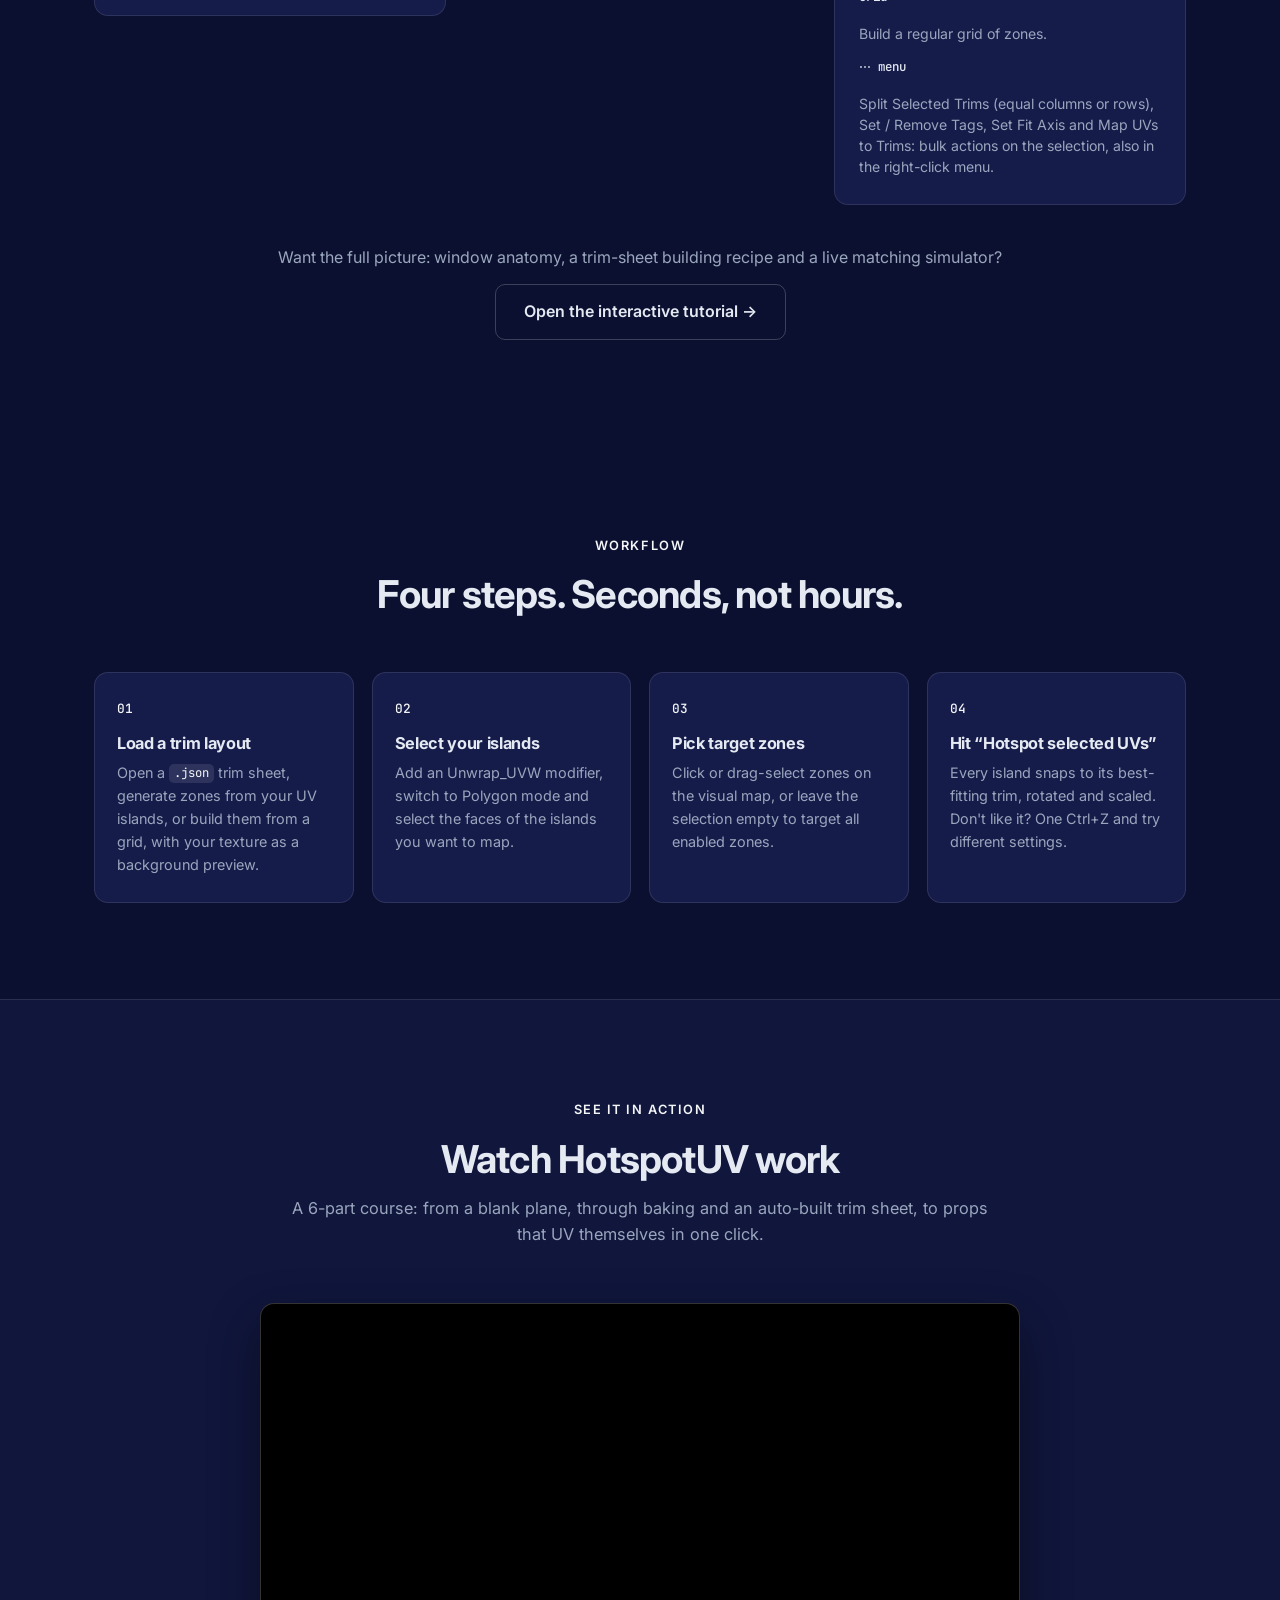
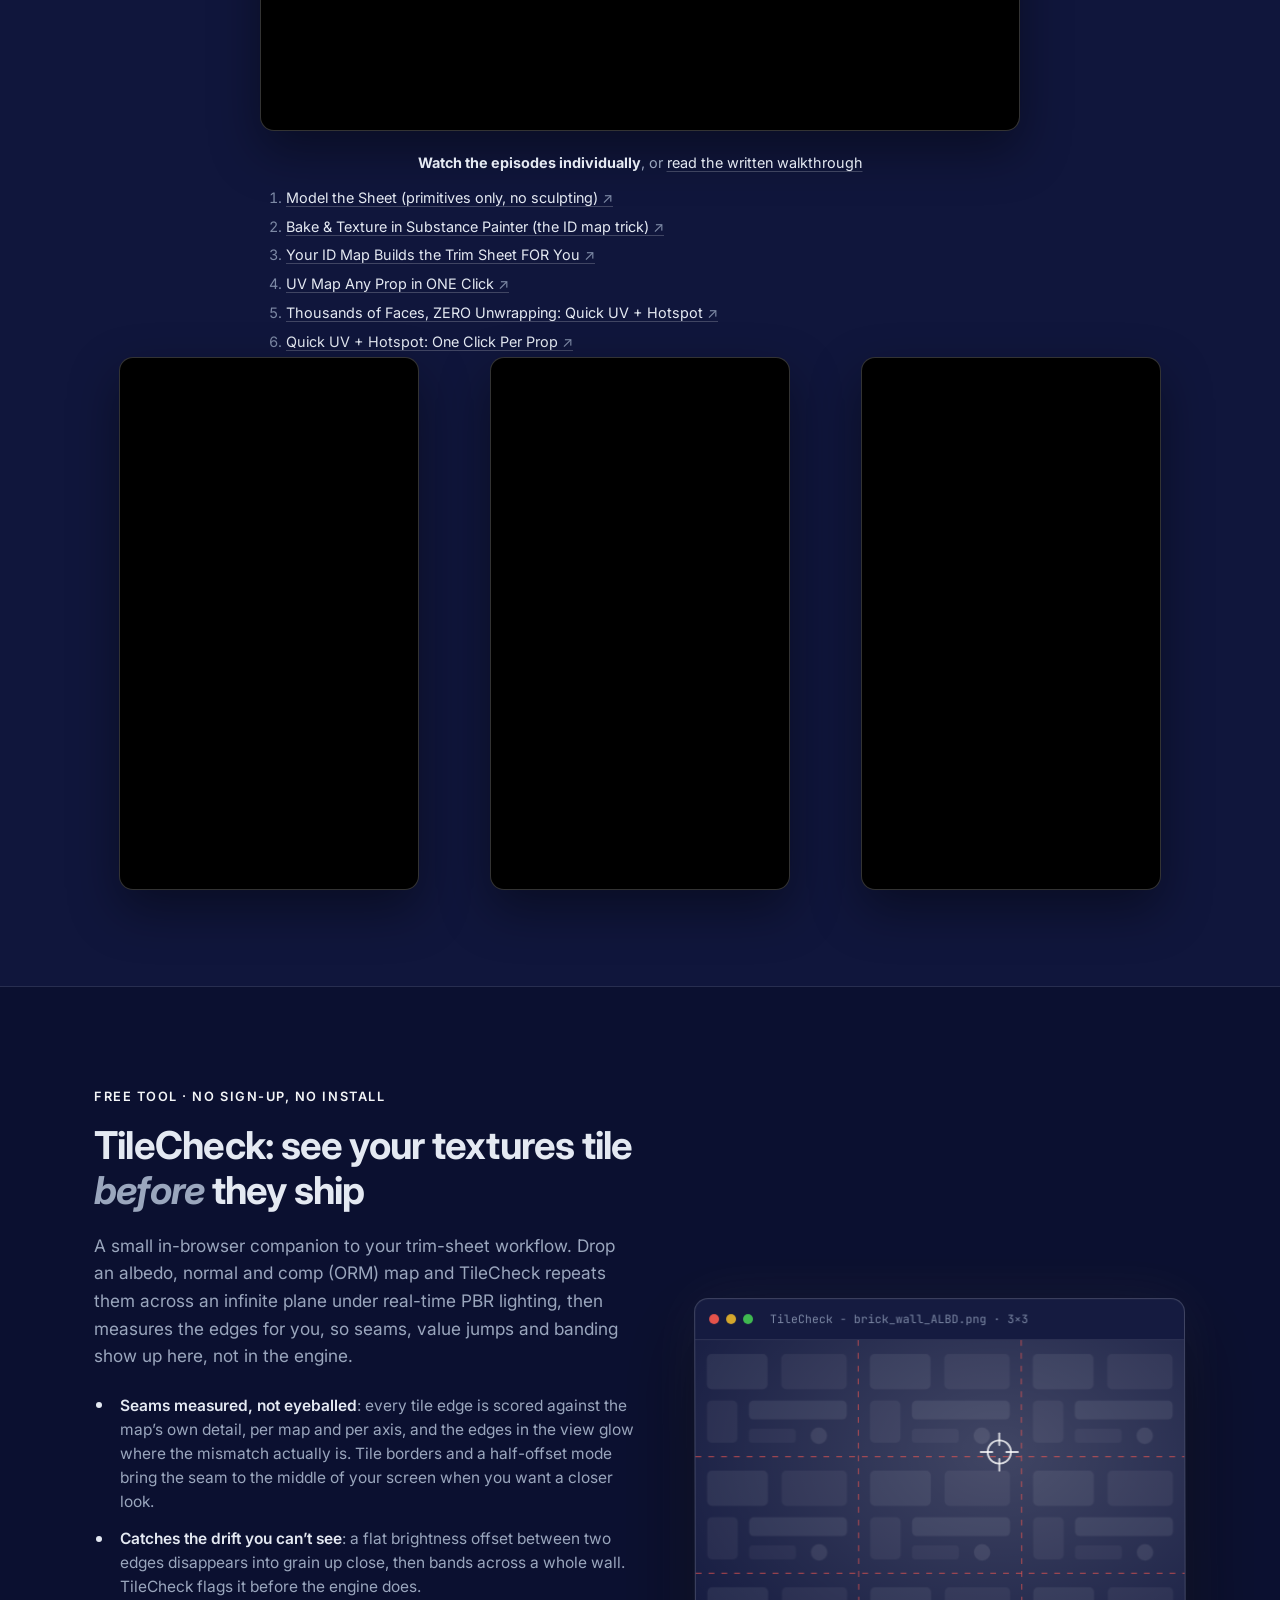
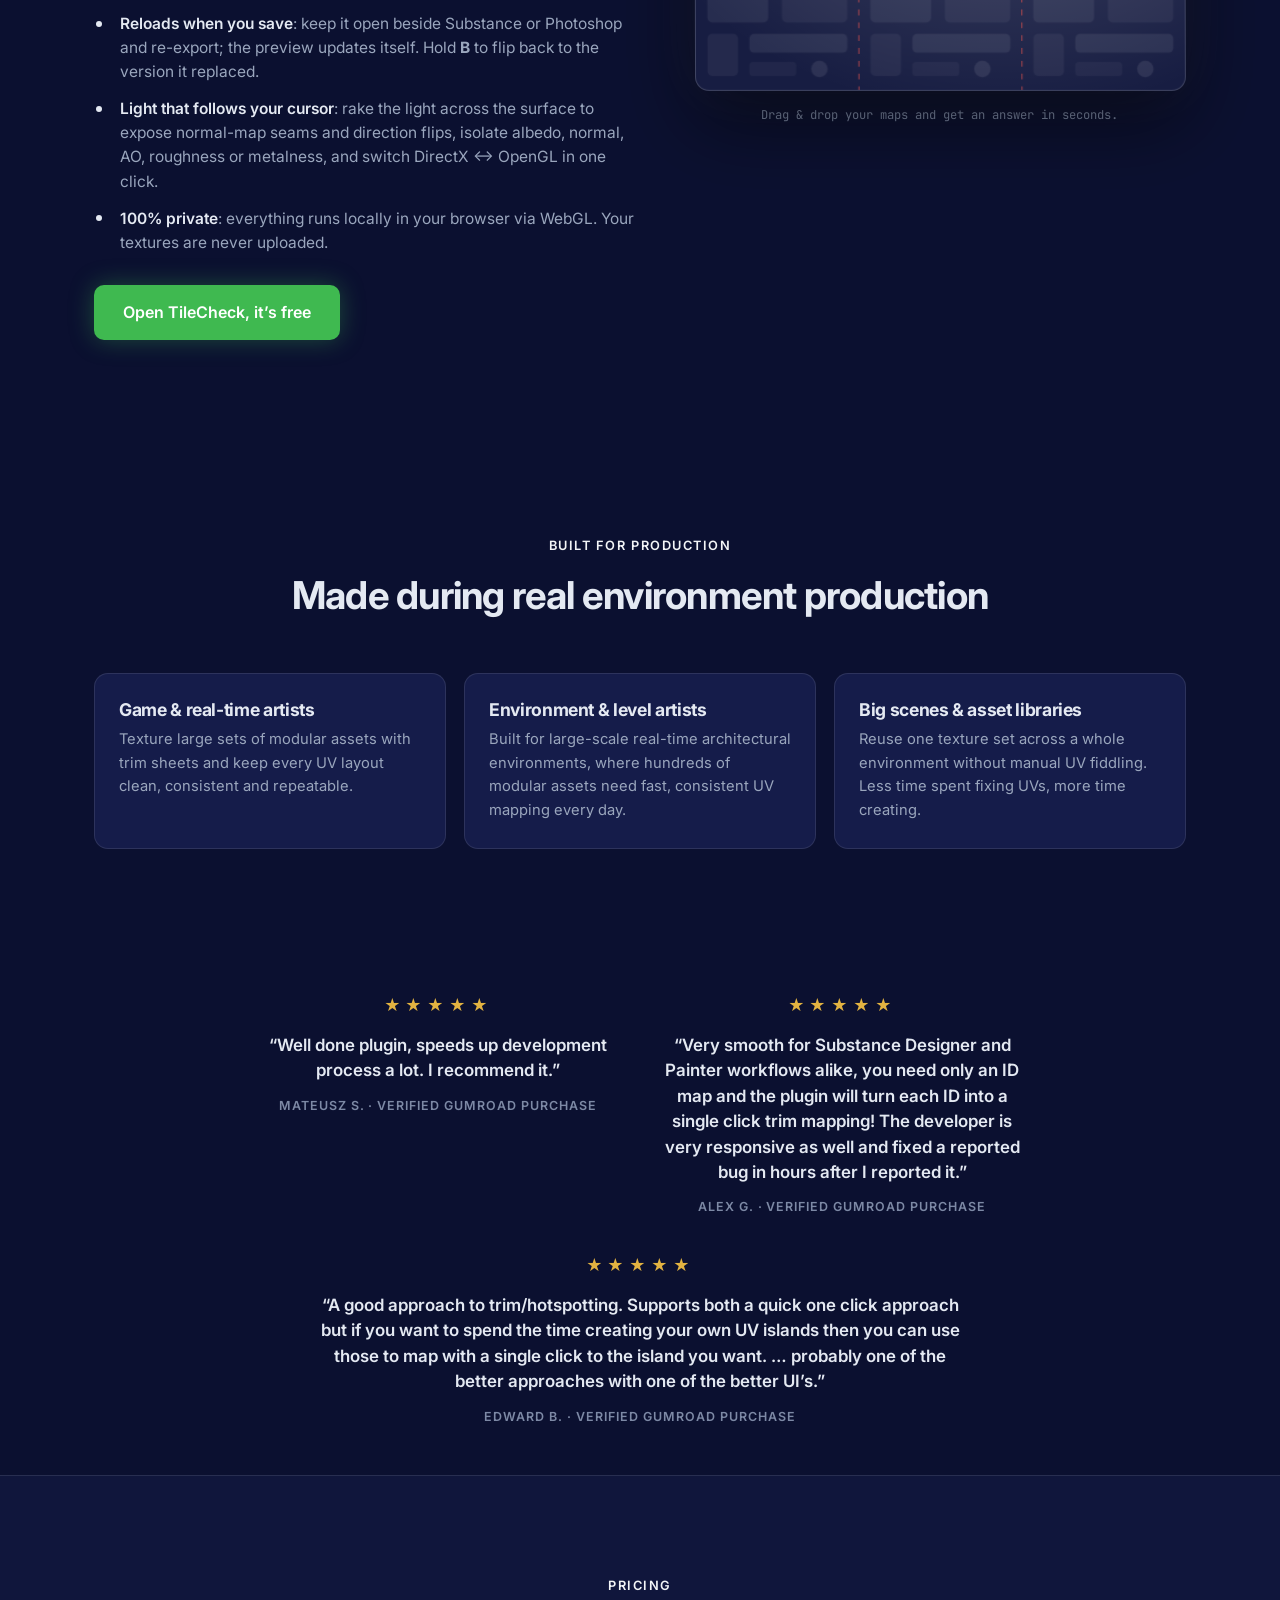
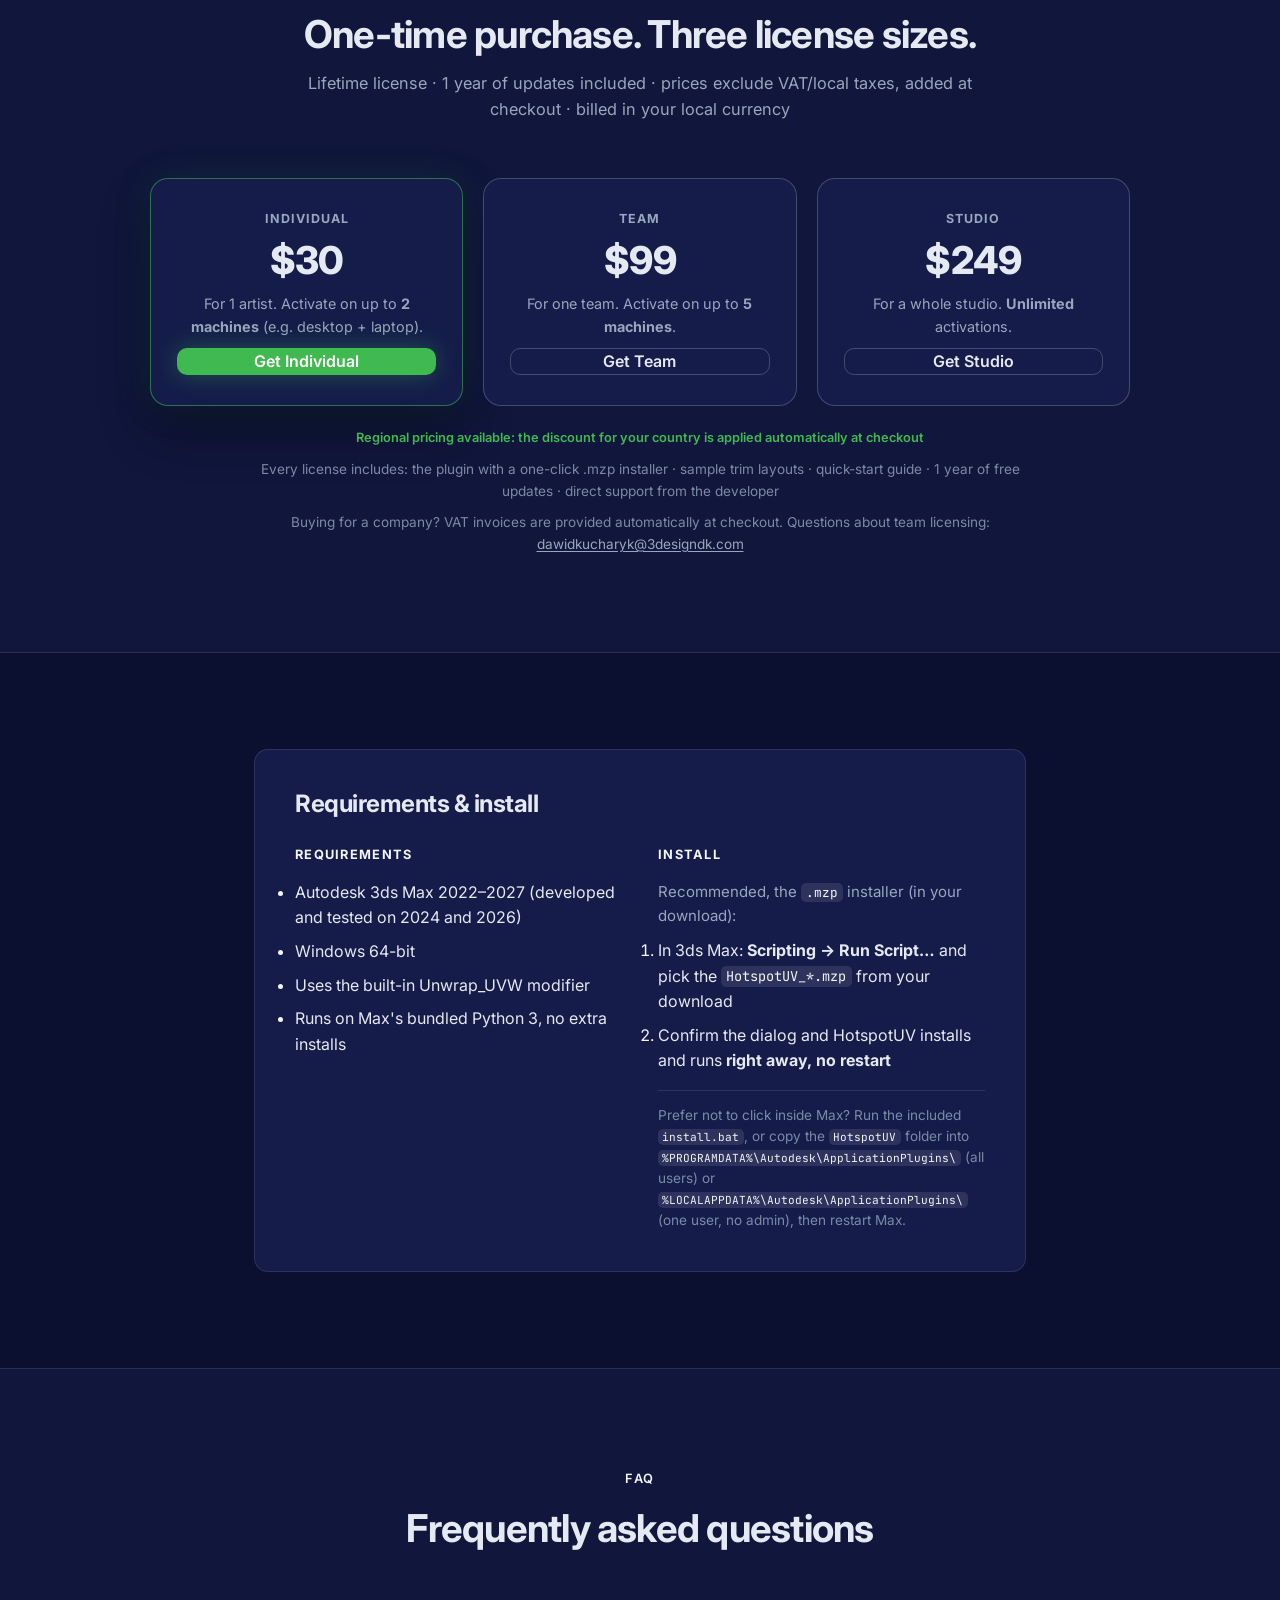
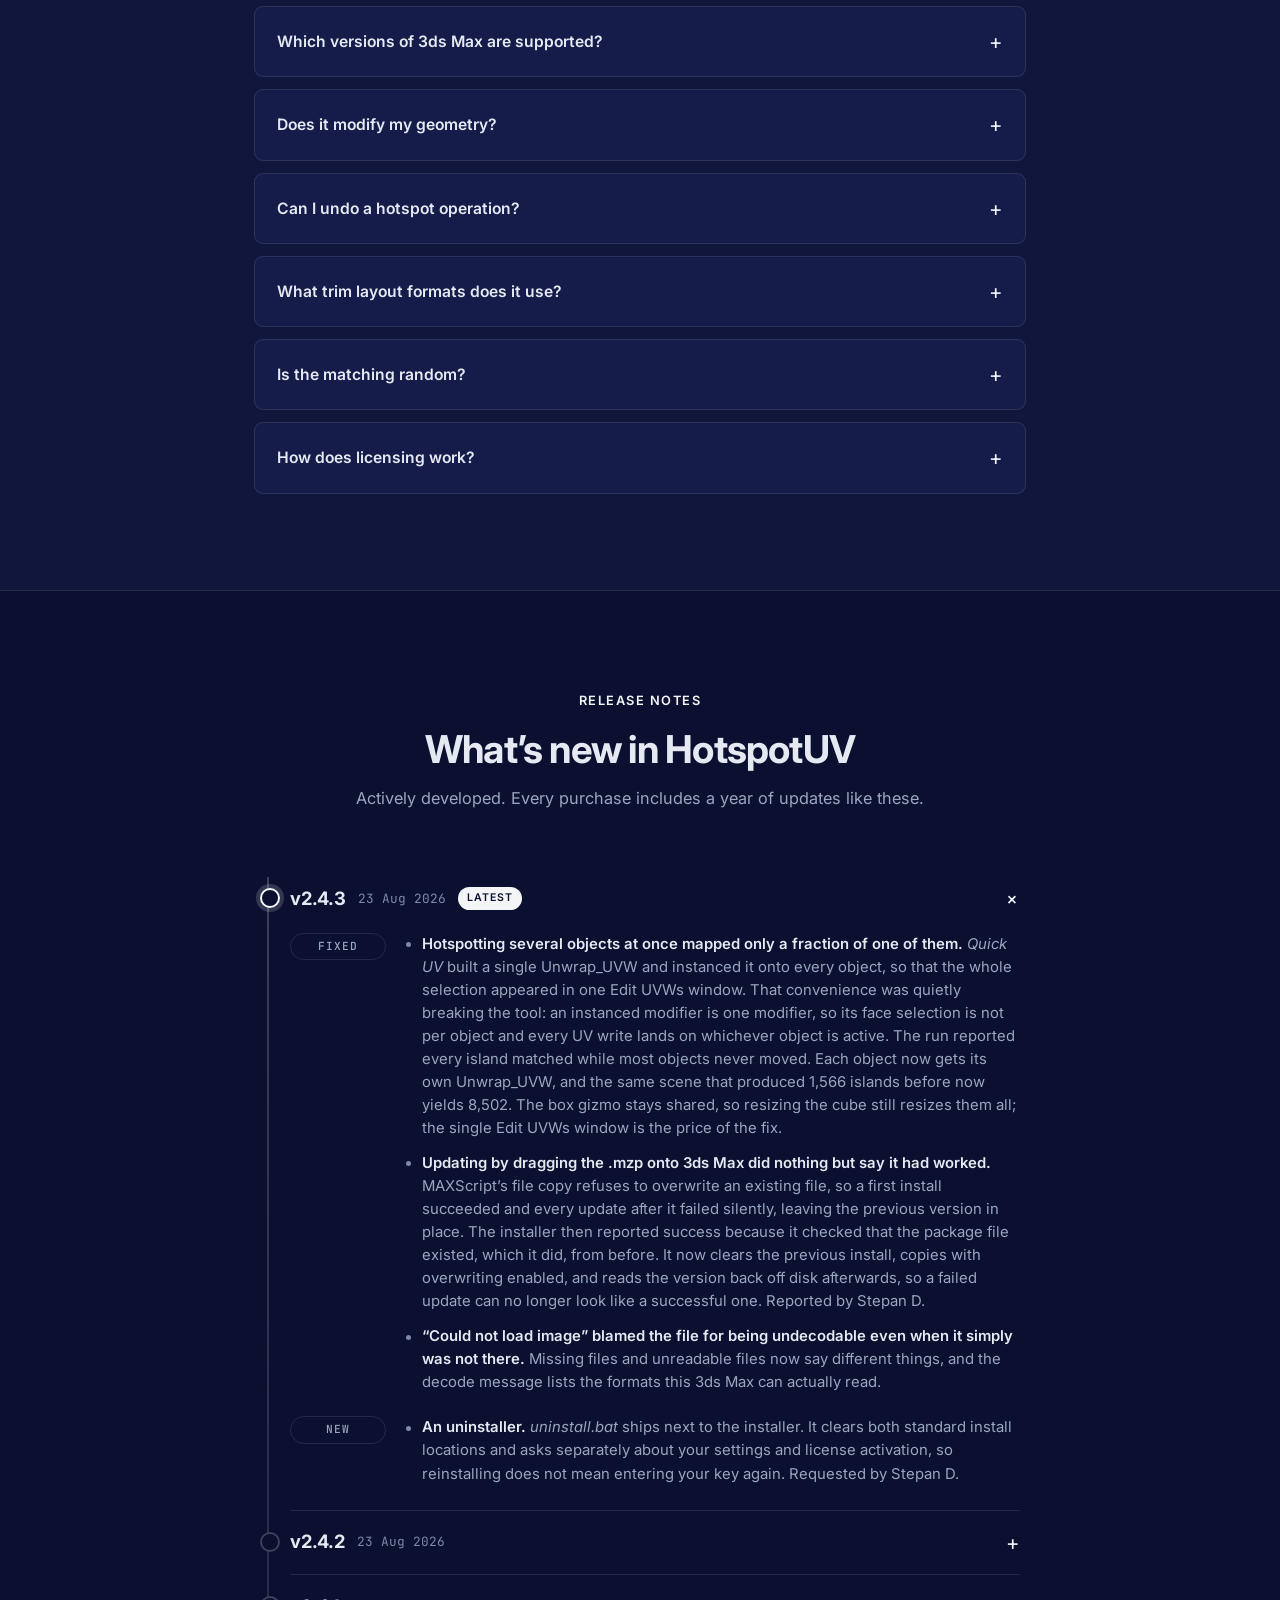
==== commit b04da482: "Changelog v2.4.3: hotspot na wielu obiektach, instalator, uninstaller Wpis v2.4.3 jako Latest, 2.4.2" ====
--- a/index.html
+++ b/index.html
@@ -48,7 +48,7 @@
     "applicationCategory": "DesignApplication",
     "applicationSubCategory": "3D modeling plugin",
     "operatingSystem": "Windows 10, Windows 11",
-    "softwareVersion": "2.4.2",
+    "softwareVersion": "2.4.3",
     "softwareRequirements": "Autodesk 3ds Max 2022 to 2027",
     "image": "https://3designdk.com/assets/logo_hotspotuv_1024.png",
     "author": { "@type": "Person", "name": "Dawid Kucharyk" },
@@ -76,7 +76,7 @@
   <link rel="preconnect" href="https://fonts.googleapis.com">
   <link rel="preconnect" href="https://fonts.gstatic.com" crossorigin>
   <link href="https://fonts.googleapis.com/css2?family=Inter:wght@400;500;600;700;800&family=JetBrains+Mono:wght@400;500&display=swap" rel="stylesheet">
-  <link rel="stylesheet" href="css/style.css?v=20260823a">
+  <link rel="stylesheet" href="css/style.css?v=20260823b">
 </head>
 <body>
 
@@ -905,9 +905,32 @@
 
         <details class="release is-latest" open>
           <summary class="release-head">
+            <span class="release-version">v2.4.3</span>
+            <span class="release-date">23 Aug 2026</span>
+            <span class="release-badge">Latest</span>
+          </summary>
+          <div class="release-content">
+            <div class="rel-group">
+              <span class="rel-cat">Fixed</span>
+              <ul class="rel-list">
+                <li><strong>Hotspotting several objects at once mapped only a fraction of one of them.</strong> <em>Quick UV</em> built a single Unwrap_UVW and instanced it onto every object, so that the whole selection appeared in one Edit UVWs window. That convenience was quietly breaking the tool: an instanced modifier is one modifier, so its face selection is not per object and every UV write lands on whichever object is active. The run reported every island matched while most objects never moved. Each object now gets its own Unwrap_UVW, and the same scene that produced 1,566 islands before now yields 8,502. The box gizmo stays shared, so resizing the cube still resizes them all; the single Edit UVWs window is the price of the fix.</li>
+                <li><strong>Updating by dragging the .mzp onto 3ds Max did nothing but say it had worked.</strong> MAXScript&rsquo;s file copy refuses to overwrite an existing file, so a first install succeeded and every update after it failed silently, leaving the previous version in place. The installer then reported success because it checked that the package file existed, which it did, from before. It now clears the previous install, copies with overwriting enabled, and reads the version back off disk afterwards, so a failed update can no longer look like a successful one. Reported by Stepan D.</li>
+                <li><strong>&ldquo;Could not load image&rdquo; blamed the file for being undecodable even when it simply was not there.</strong> Missing files and unreadable files now say different things, and the decode message lists the formats this 3ds Max can actually read.</li>
+              </ul>
+            </div>
+            <div class="rel-group">
+              <span class="rel-cat">New</span>
+              <ul class="rel-list">
+                <li><strong>An uninstaller.</strong> <em>uninstall.bat</em> ships next to the installer. It clears both standard install locations and asks separately about your settings and license activation, so reinstalling does not mean entering your key again. Requested by Stepan D.</li>
+              </ul>
+            </div>
+          </div>
+        </details>
+
+        <details class="release">
+          <summary class="release-head">
             <span class="release-version">v2.4.2</span>
             <span class="release-date">23 Aug 2026</span>
-            <span class="release-badge">Latest</span>
           </summary>
           <div class="release-content">
             <div class="rel-group">
@@ -1024,7 +1047,7 @@
             <div class="rel-group">
               <span class="rel-cat">New</span>
               <ul class="rel-list">
-                <li><strong>Quick UV + Hotspot</strong>. One click takes an unmapped model to trimmed UVs: uniform box-projection at a consistent texel scale (auto-calibrated to your trim sheet), then an immediate hotspot pass. Works on any number of objects at once, with a shared Unwrap for easy inspection.</li>
+                <li><strong>Quick UV + Hotspot</strong>. One click takes an unmapped model to trimmed UVs: uniform box-projection at a consistent texel scale (auto-calibrated to your trim sheet), then an immediate hotspot pass. Works on any number of objects at once.</li>
                 <li><strong>New Trimsheet from Texture</strong>. Build a trim sheet automatically from a flat-color layout texture (color-ID map): every uniform color block becomes a trim, with adjustable tolerance and minimum size.</li>
                 <li><strong>Split Selected Trims</strong>: divide trims into equal columns or rows; the parts tile the original exactly.</li>
                 <li><strong>Rotate 90&deg;</strong>: rotate the selected UV islands in place from the map toolbar.</li>
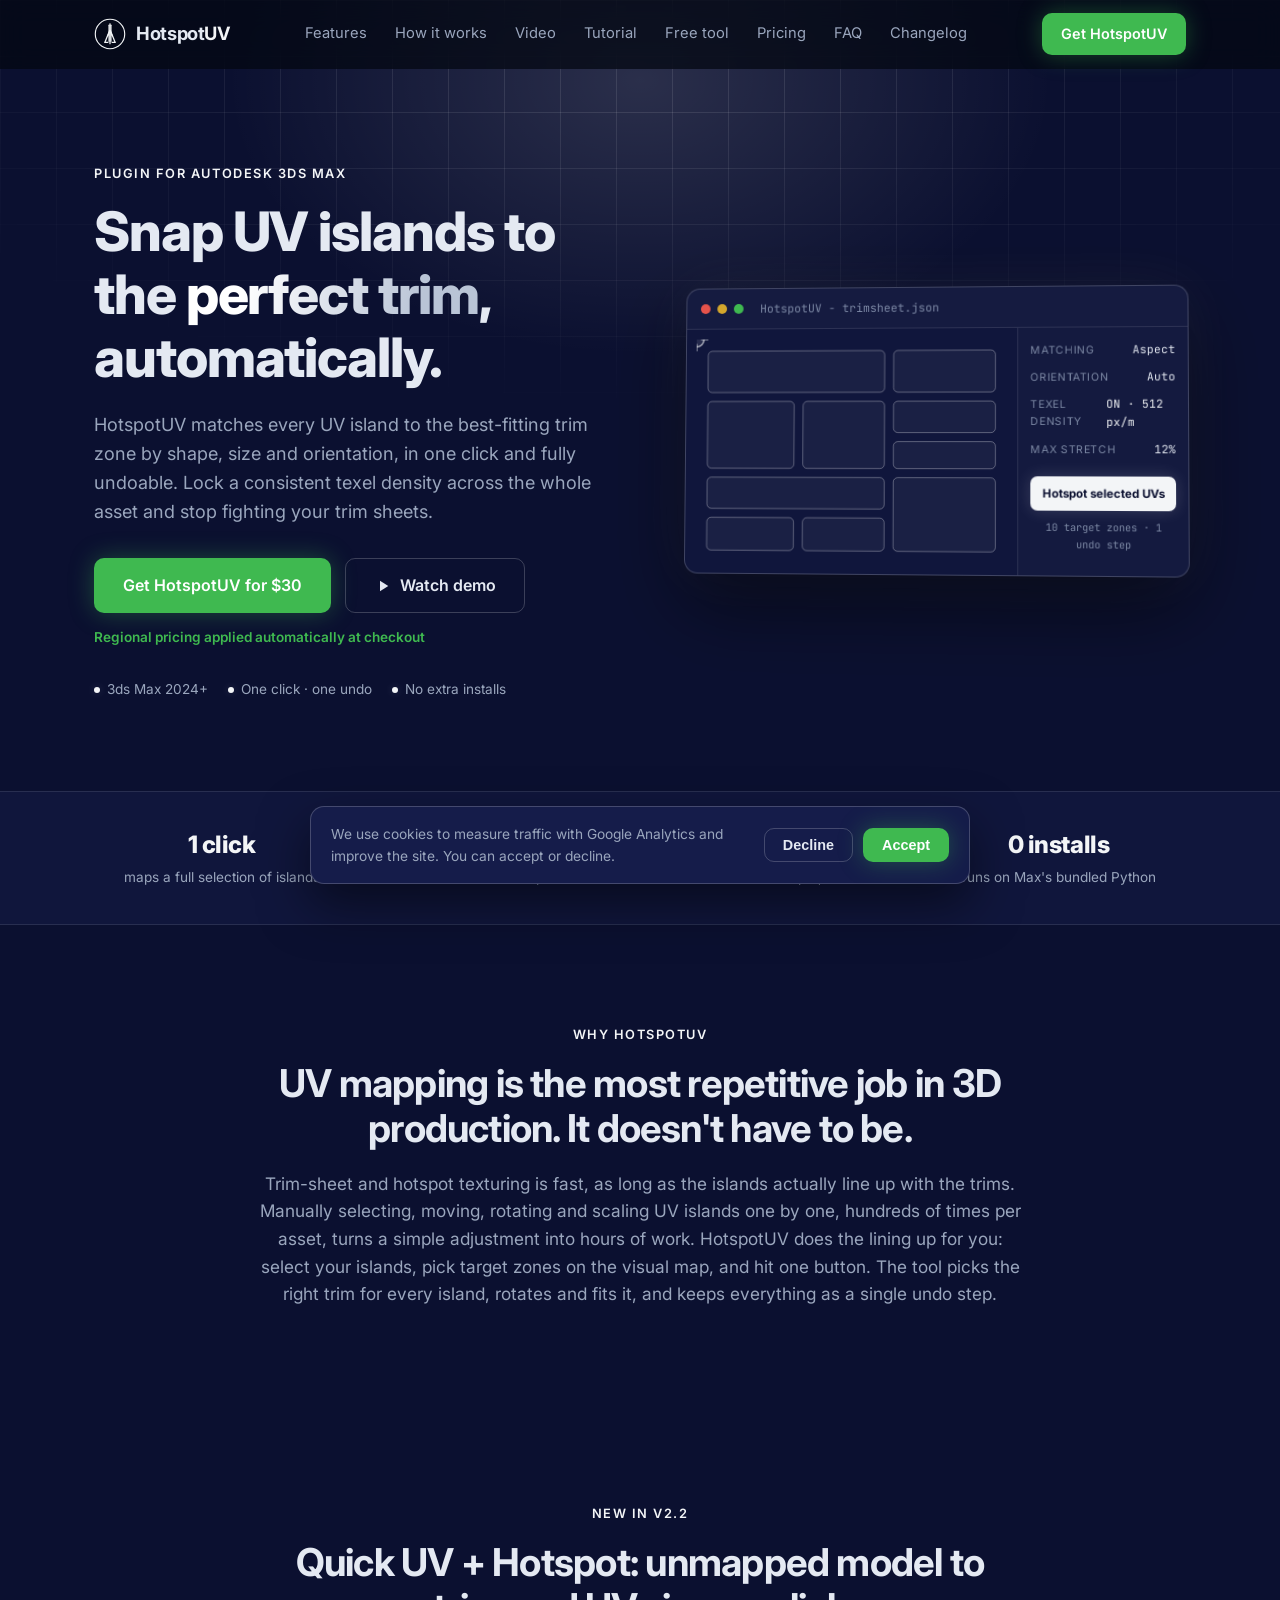
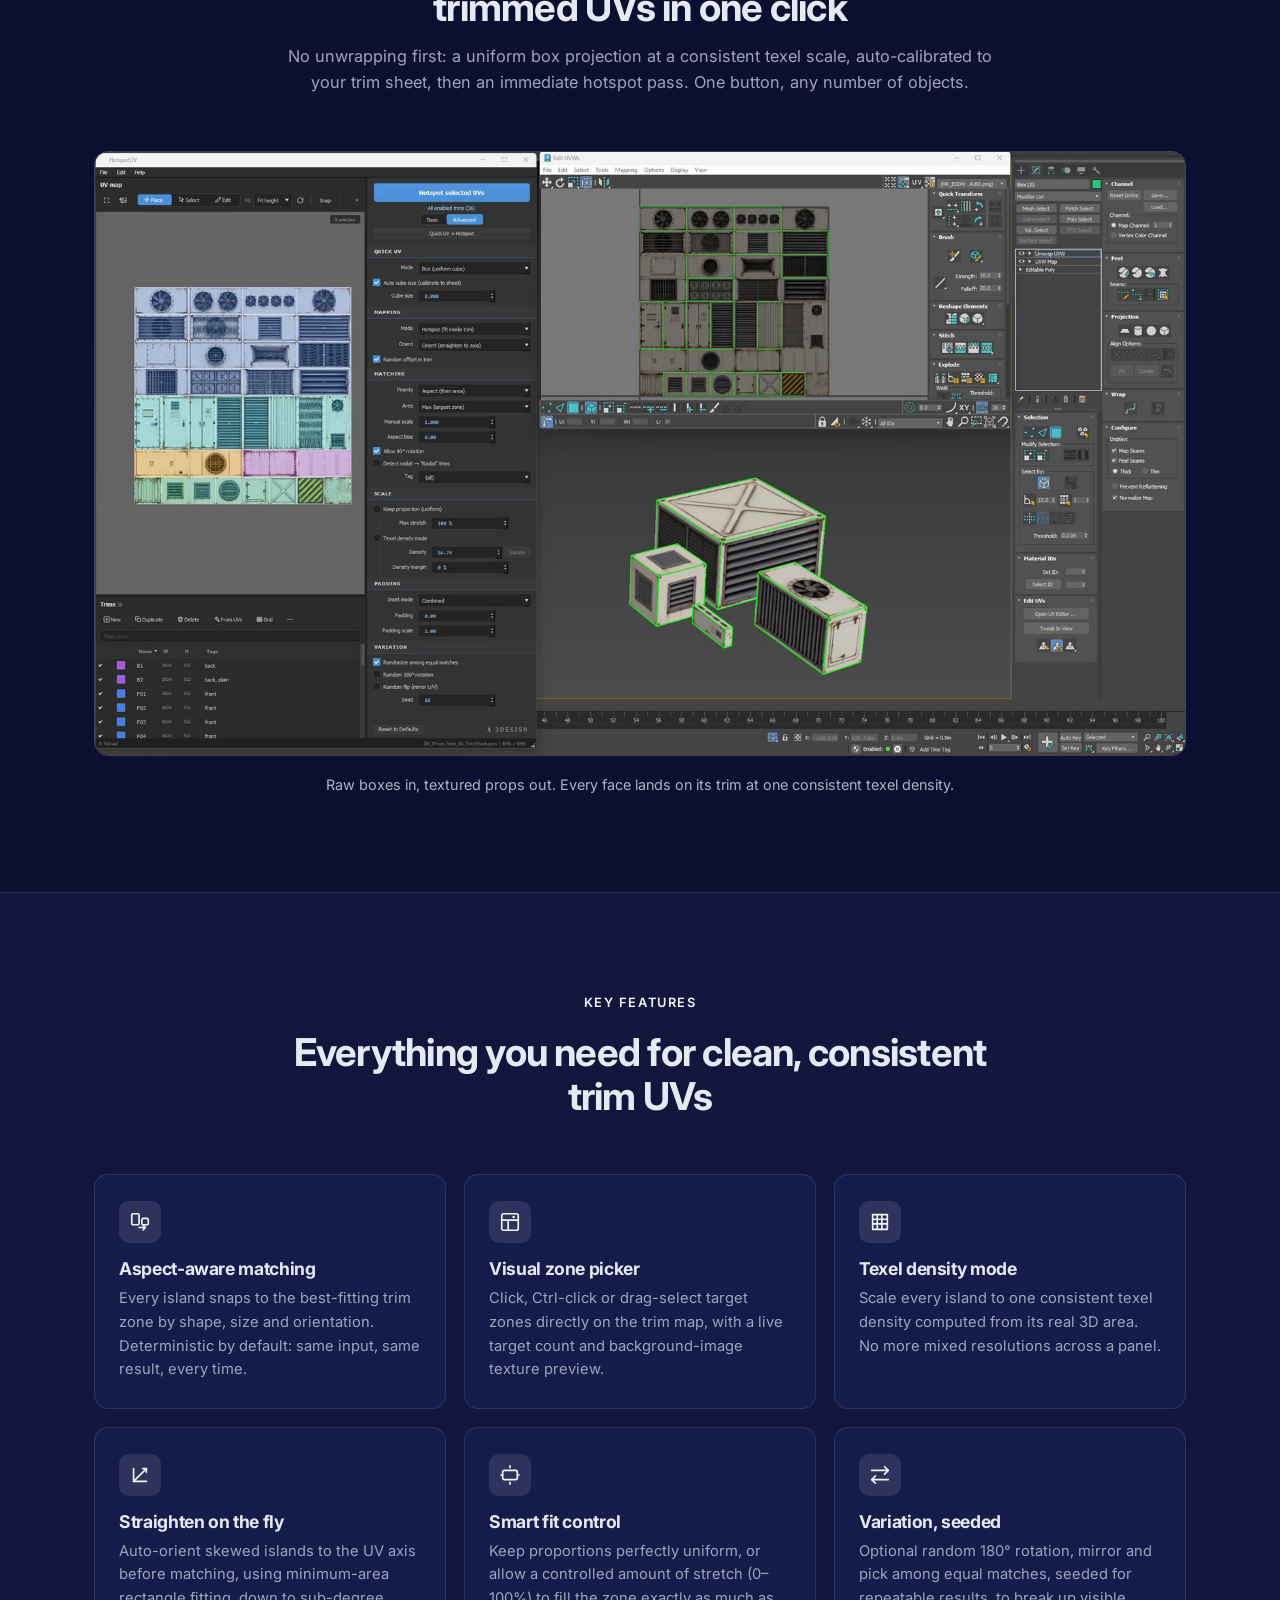
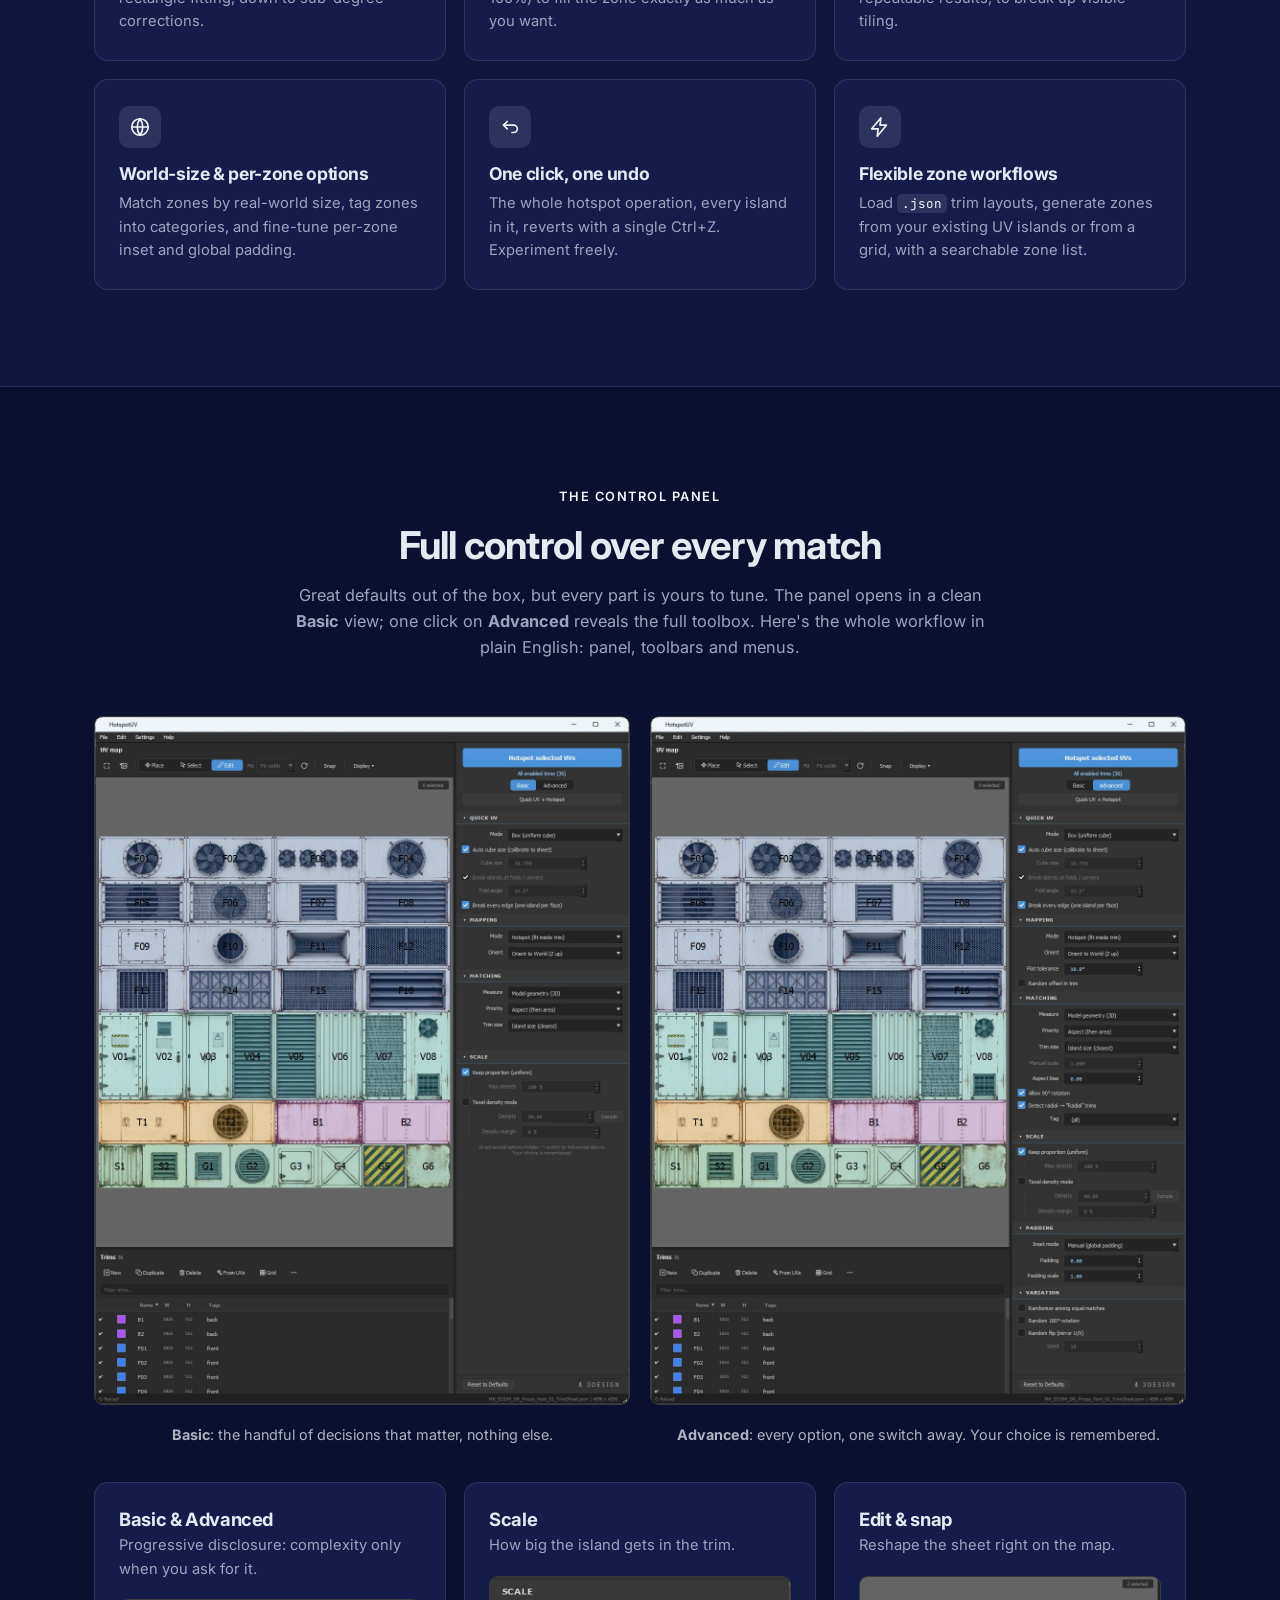
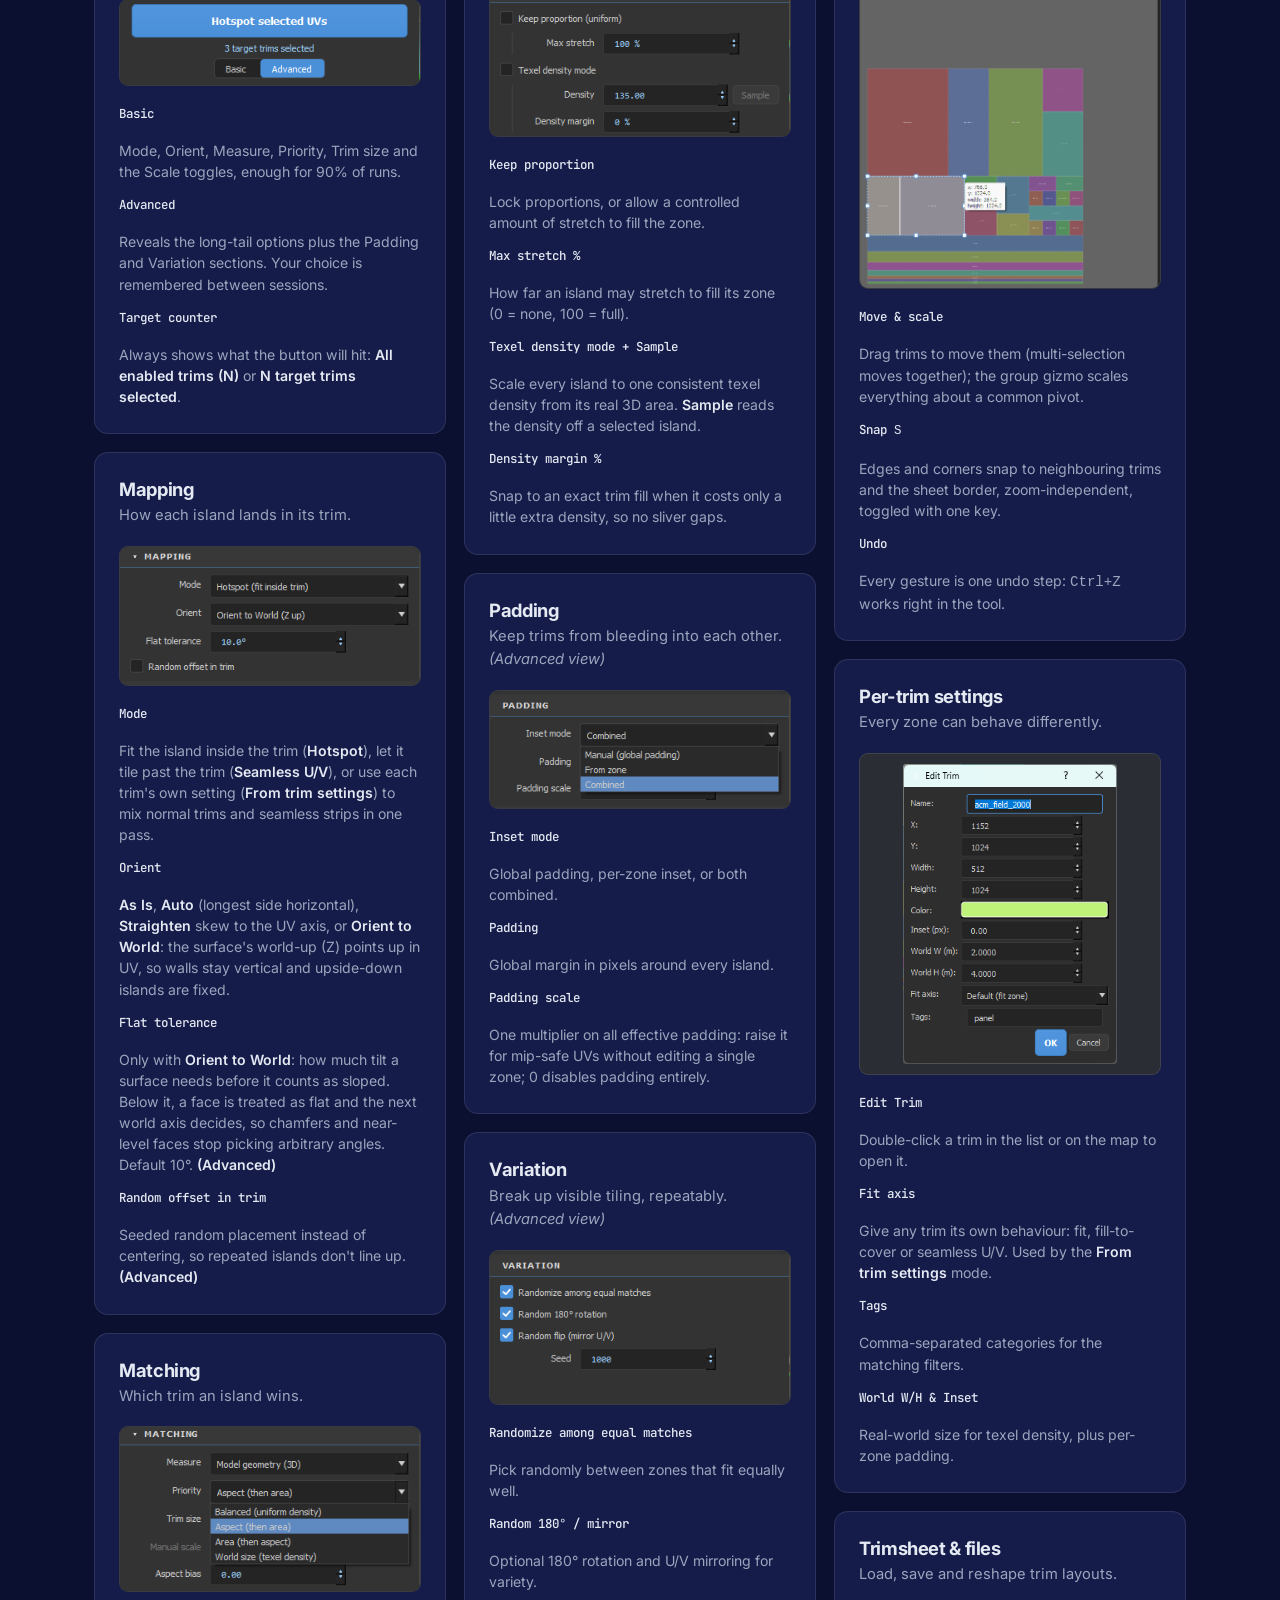
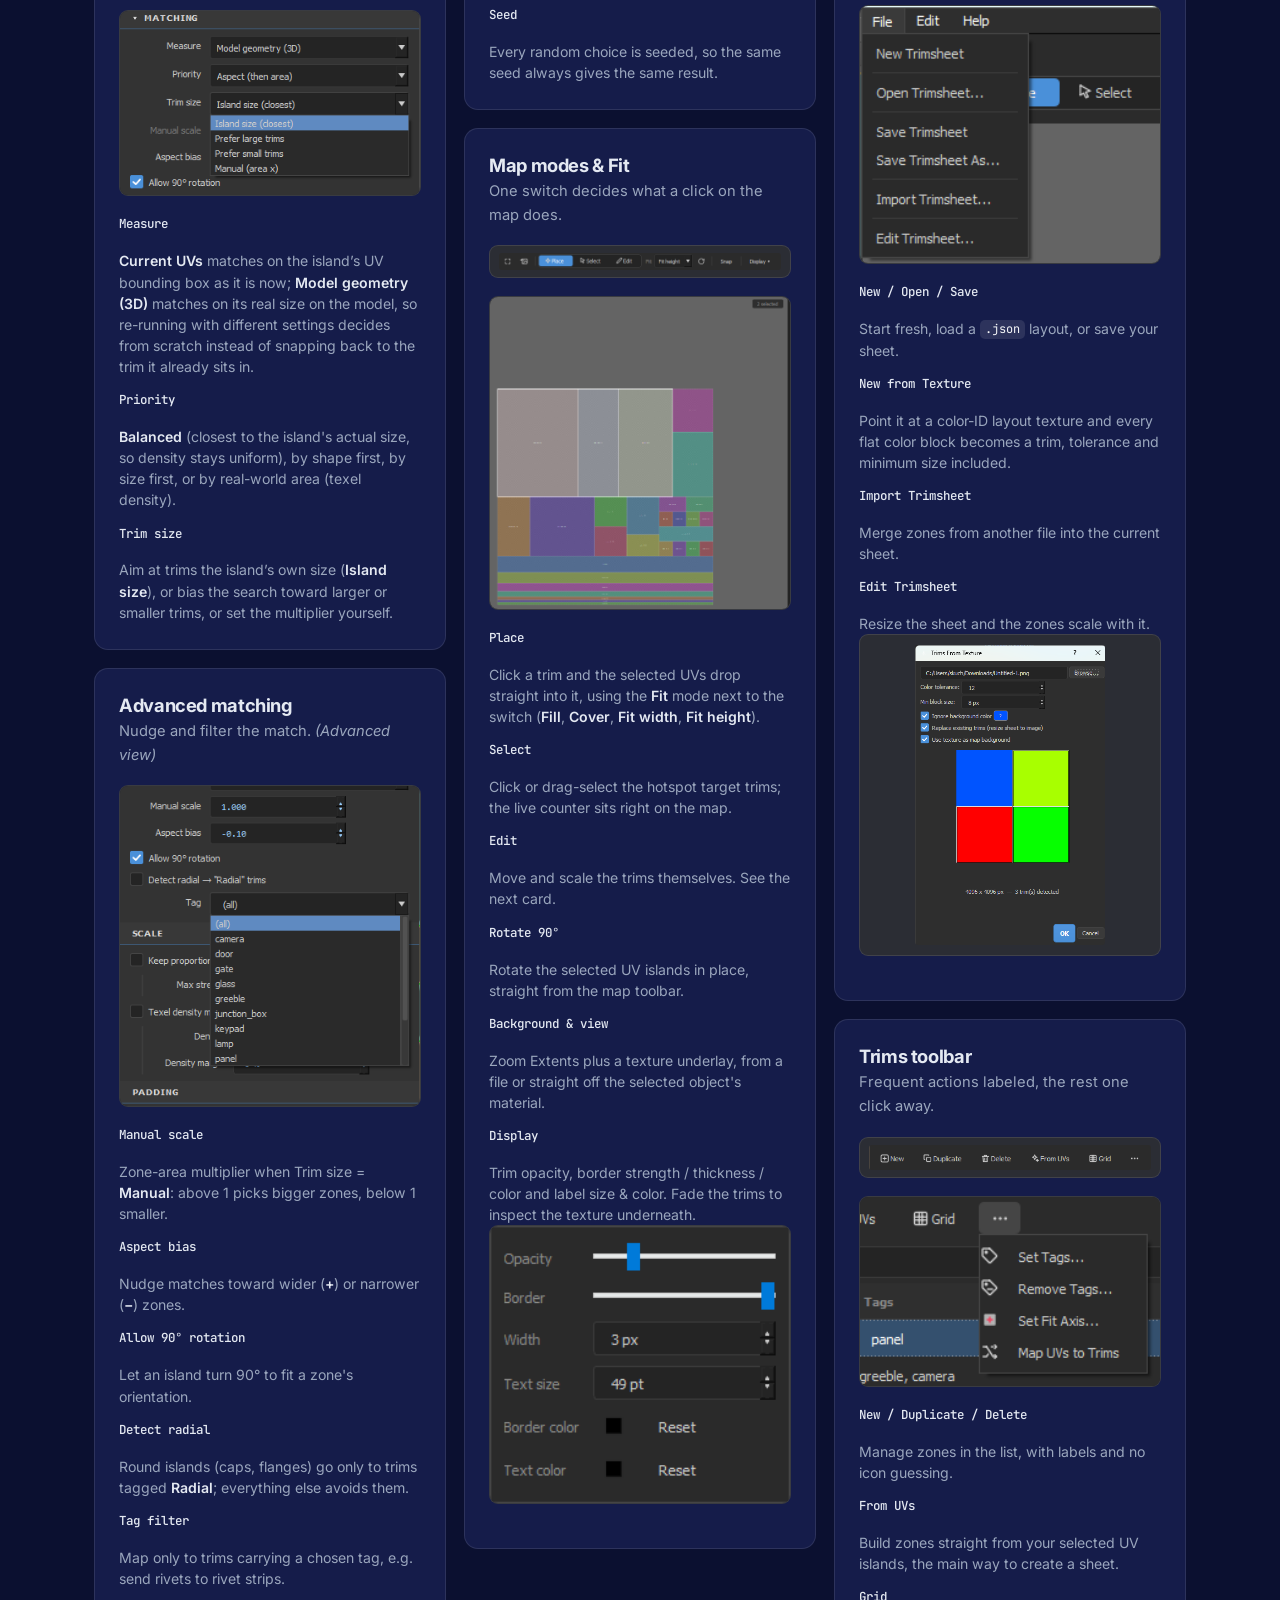
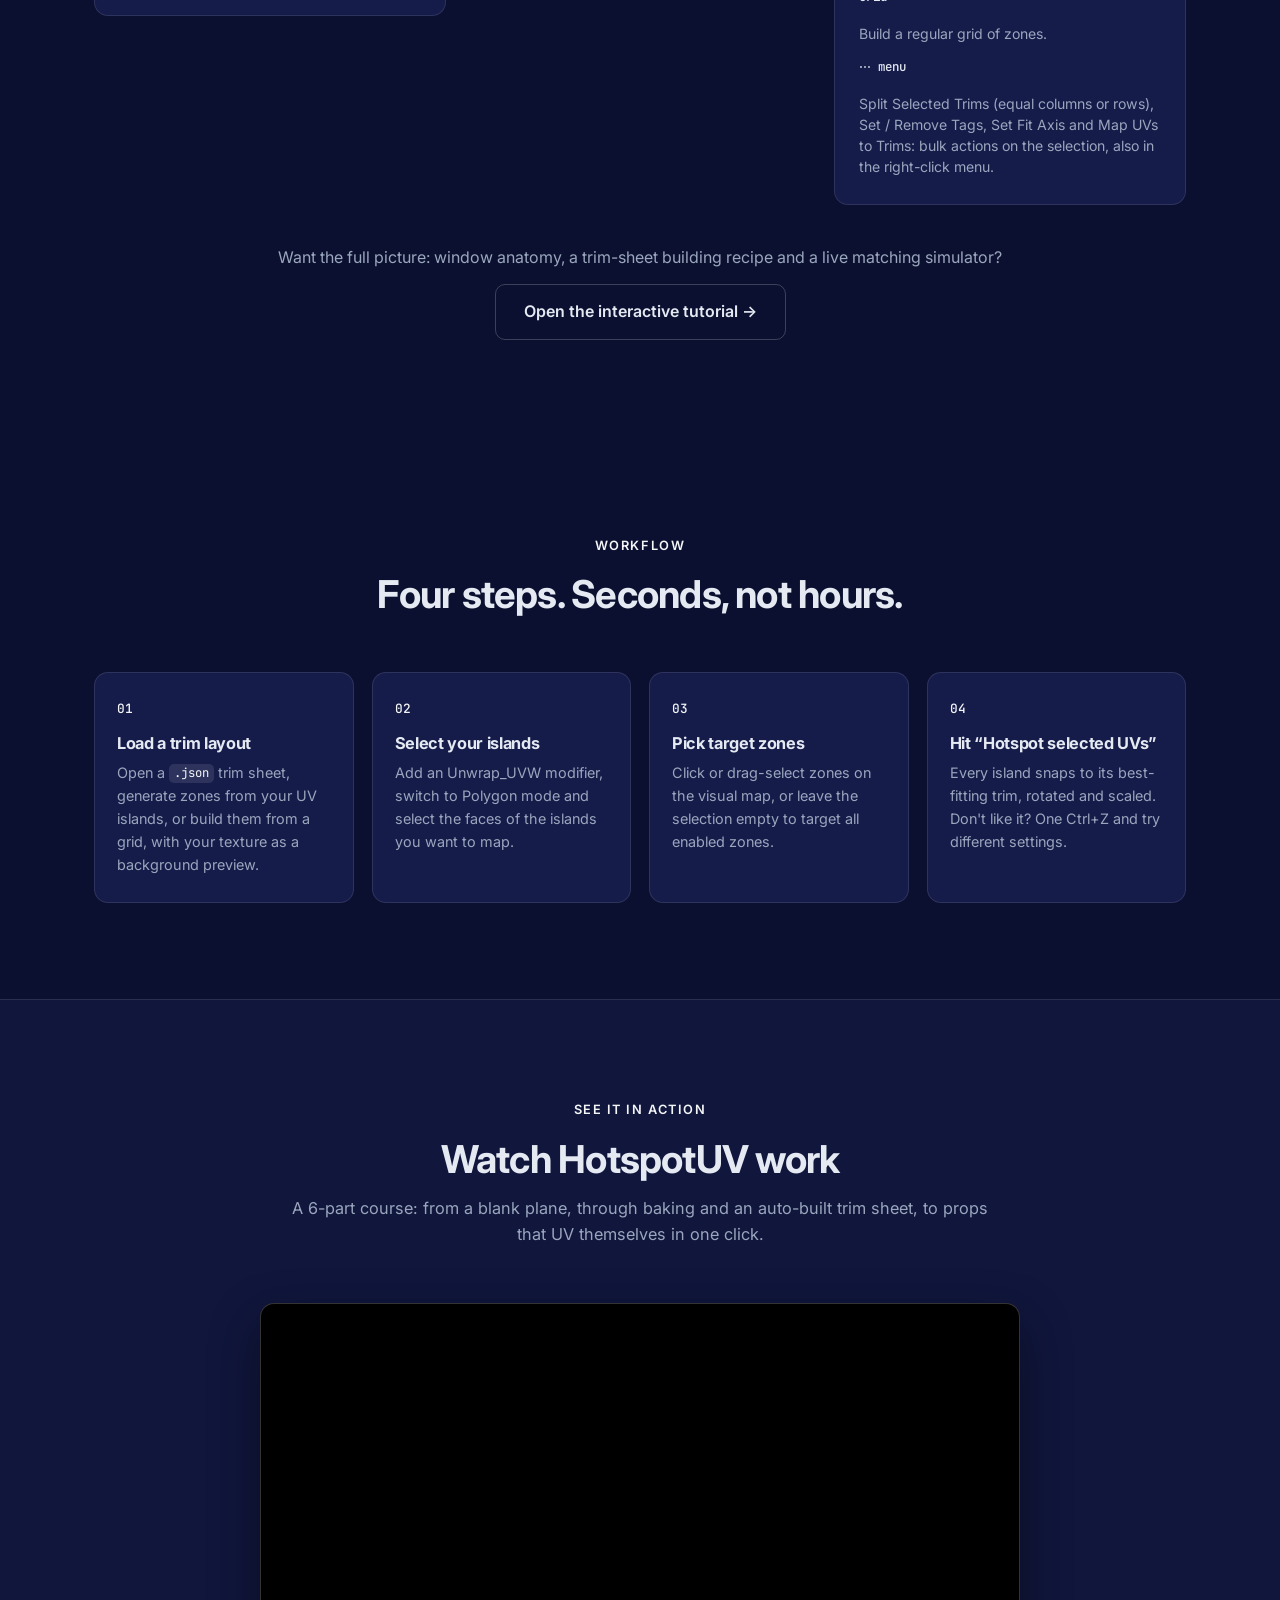
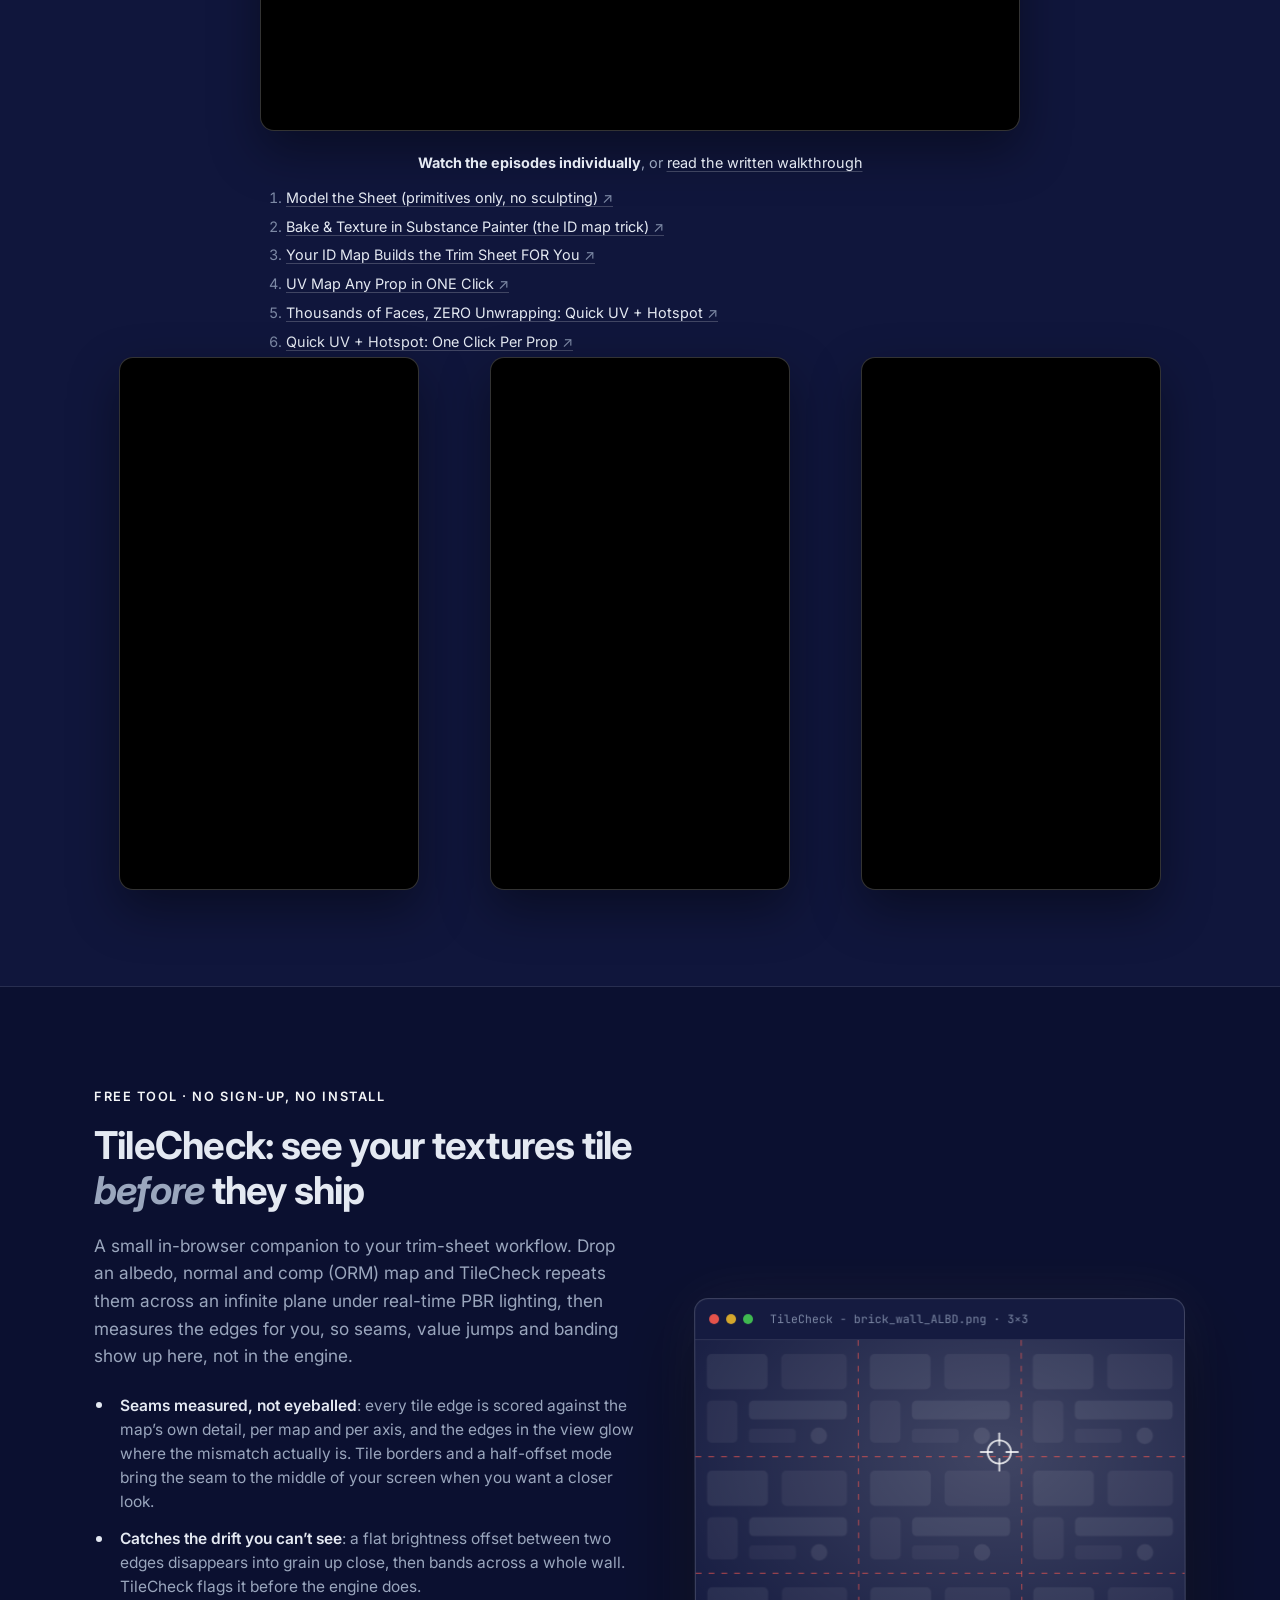
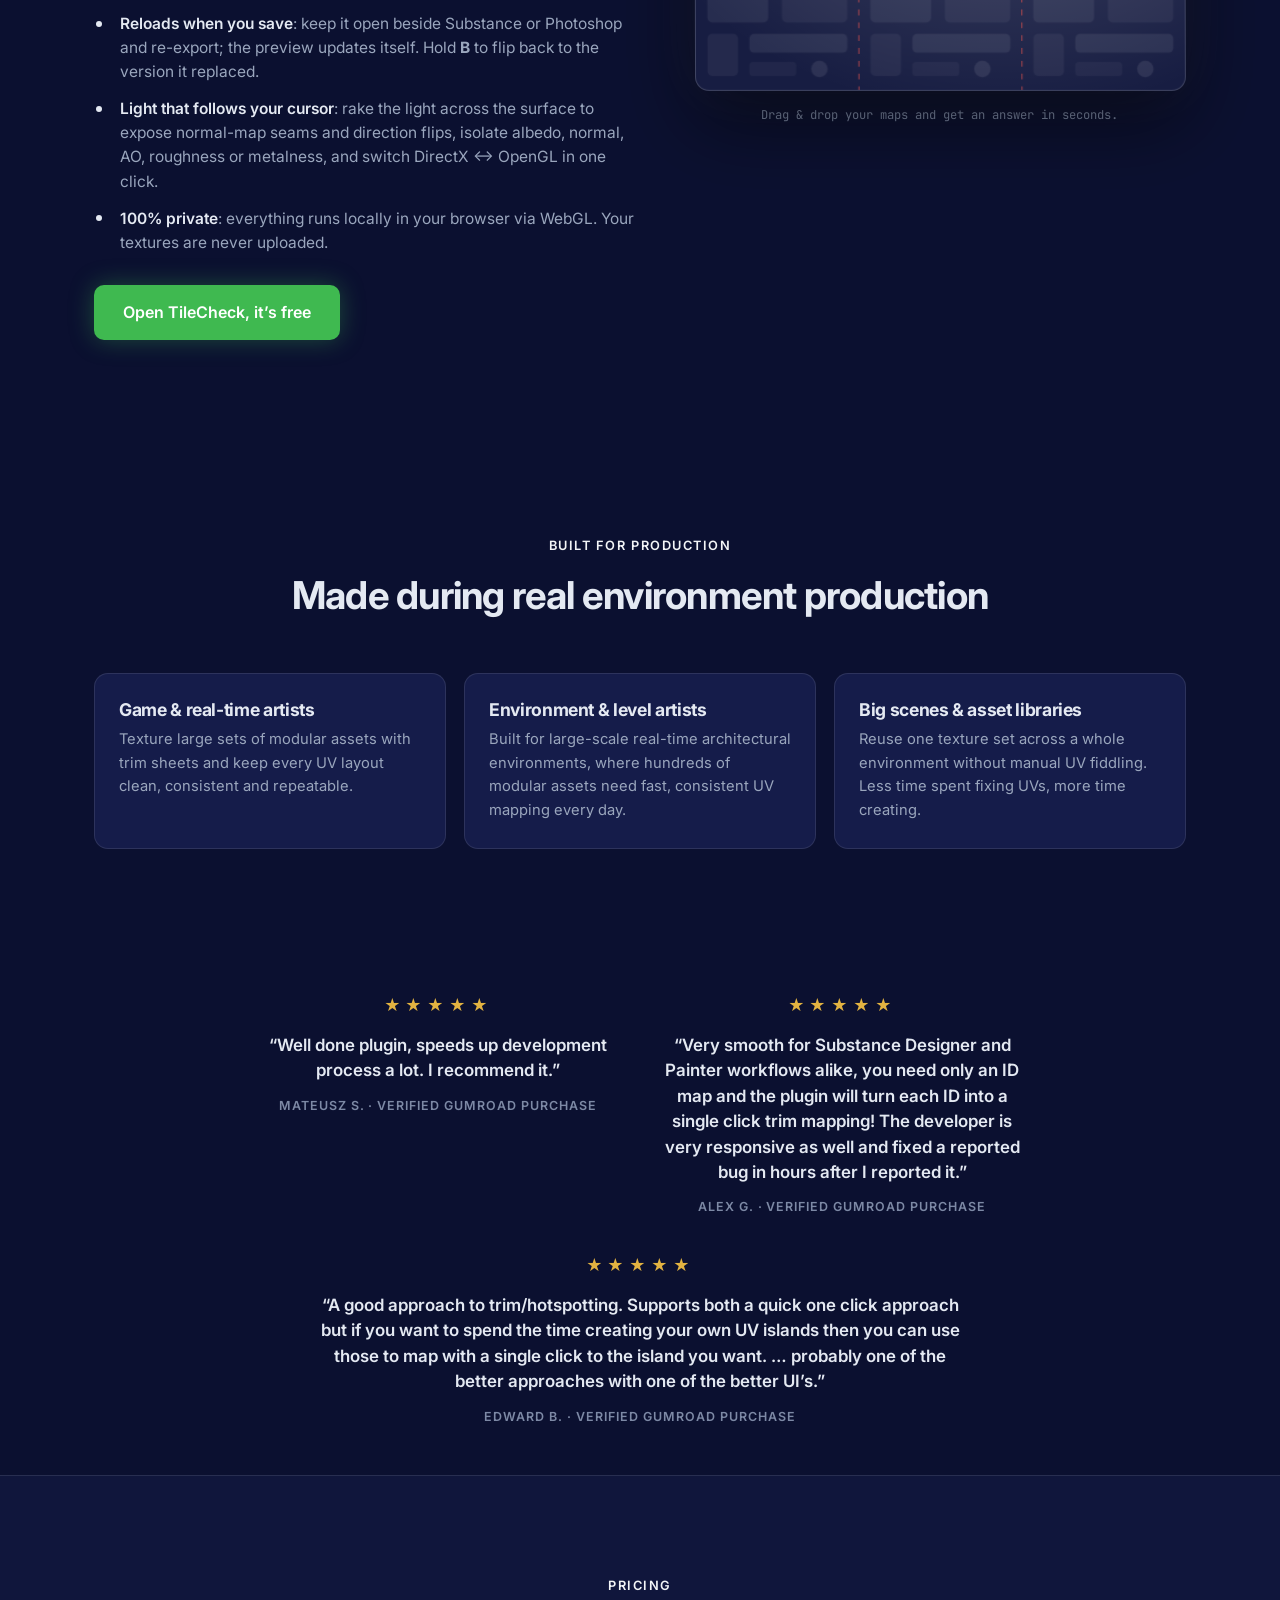
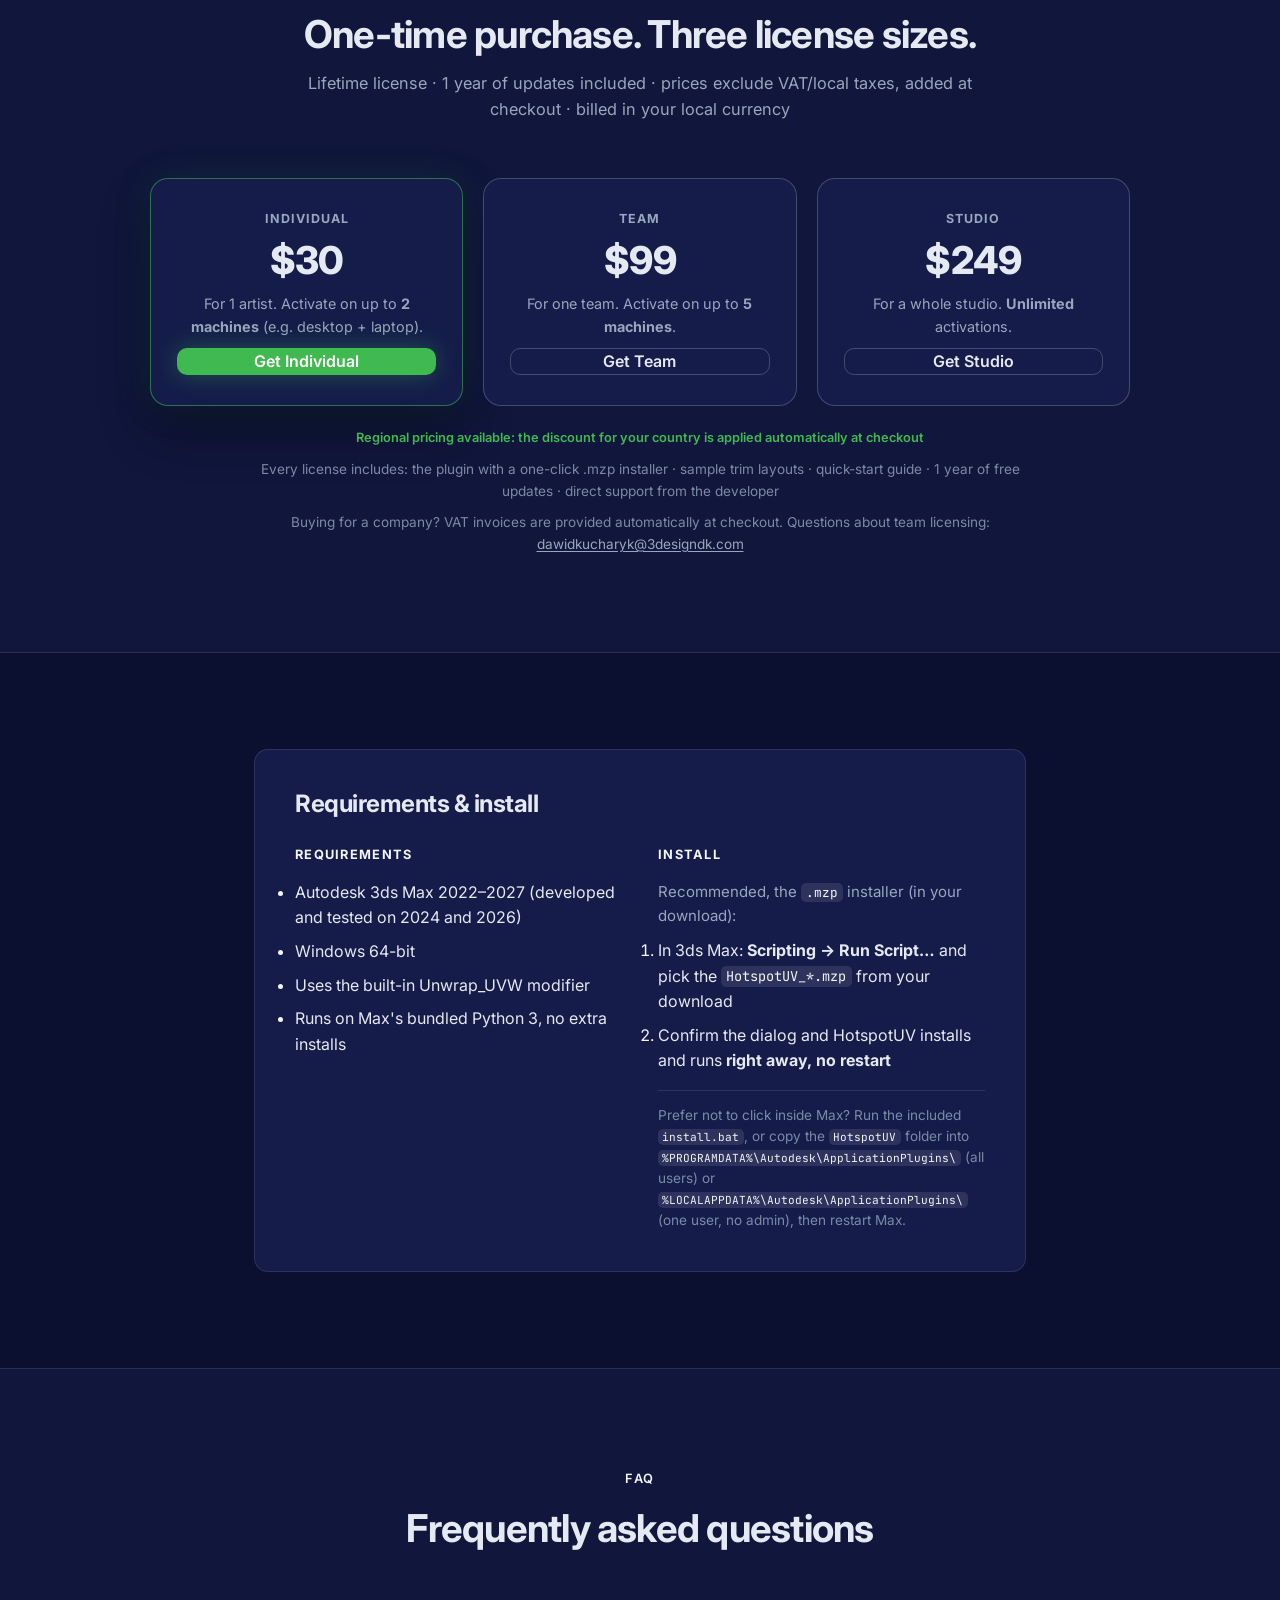
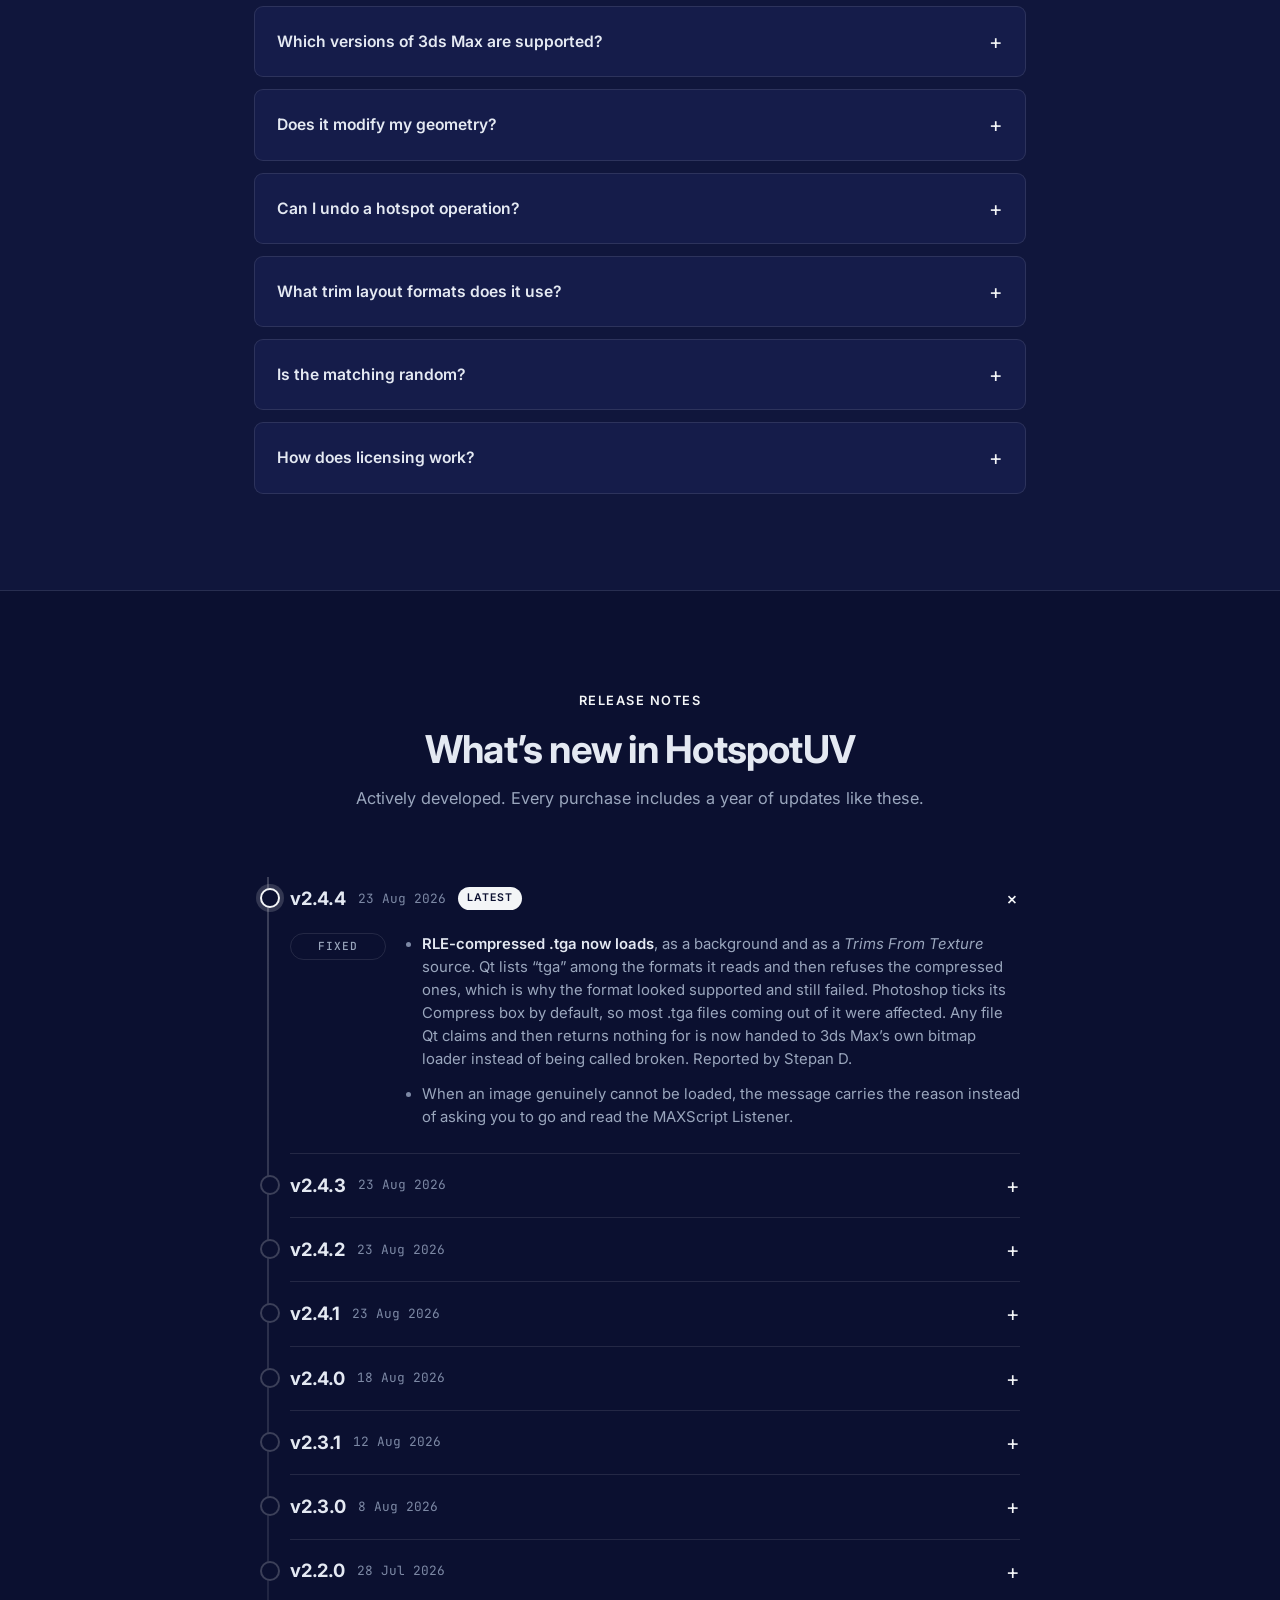
==== commit d84d3d51: "Changelog v2.4.4: TGA z kompresja RLE Wpis v2.4.4 jako Latest, 2.4.3 zwiniete. softwareVersion 2.4.4" ====
--- a/index.html
+++ b/index.html
@@ -48,7 +48,7 @@
     "applicationCategory": "DesignApplication",
     "applicationSubCategory": "3D modeling plugin",
     "operatingSystem": "Windows 10, Windows 11",
-    "softwareVersion": "2.4.3",
+    "softwareVersion": "2.4.4",
     "softwareRequirements": "Autodesk 3ds Max 2022 to 2027",
     "image": "https://3designdk.com/assets/logo_hotspotuv_1024.png",
     "author": { "@type": "Person", "name": "Dawid Kucharyk" },
@@ -76,7 +76,7 @@
   <link rel="preconnect" href="https://fonts.googleapis.com">
   <link rel="preconnect" href="https://fonts.gstatic.com" crossorigin>
   <link href="https://fonts.googleapis.com/css2?family=Inter:wght@400;500;600;700;800&family=JetBrains+Mono:wght@400;500&display=swap" rel="stylesheet">
-  <link rel="stylesheet" href="css/style.css?v=20260823b">
+  <link rel="stylesheet" href="css/style.css?v=20260823c">
 </head>
 <body>
 
@@ -905,9 +905,25 @@
 
         <details class="release is-latest" open>
           <summary class="release-head">
+            <span class="release-version">v2.4.4</span>
+            <span class="release-date">23 Aug 2026</span>
+            <span class="release-badge">Latest</span>
+          </summary>
+          <div class="release-content">
+            <div class="rel-group">
+              <span class="rel-cat">Fixed</span>
+              <ul class="rel-list">
+                <li><strong>RLE-compressed .tga now loads</strong>, as a background and as a <em>Trims From Texture</em> source. Qt lists &ldquo;tga&rdquo; among the formats it reads and then refuses the compressed ones, which is why the format looked supported and still failed. Photoshop ticks its Compress box by default, so most .tga files coming out of it were affected. Any file Qt claims and then returns nothing for is now handed to 3ds Max&rsquo;s own bitmap loader instead of being called broken. Reported by Stepan D.</li>
+                <li>When an image genuinely cannot be loaded, the message carries the reason instead of asking you to go and read the MAXScript Listener.</li>
+              </ul>
+            </div>
+          </div>
+        </details>
+
+        <details class="release">
+          <summary class="release-head">
             <span class="release-version">v2.4.3</span>
             <span class="release-date">23 Aug 2026</span>
-            <span class="release-badge">Latest</span>
           </summary>
           <div class="release-content">
             <div class="rel-group">
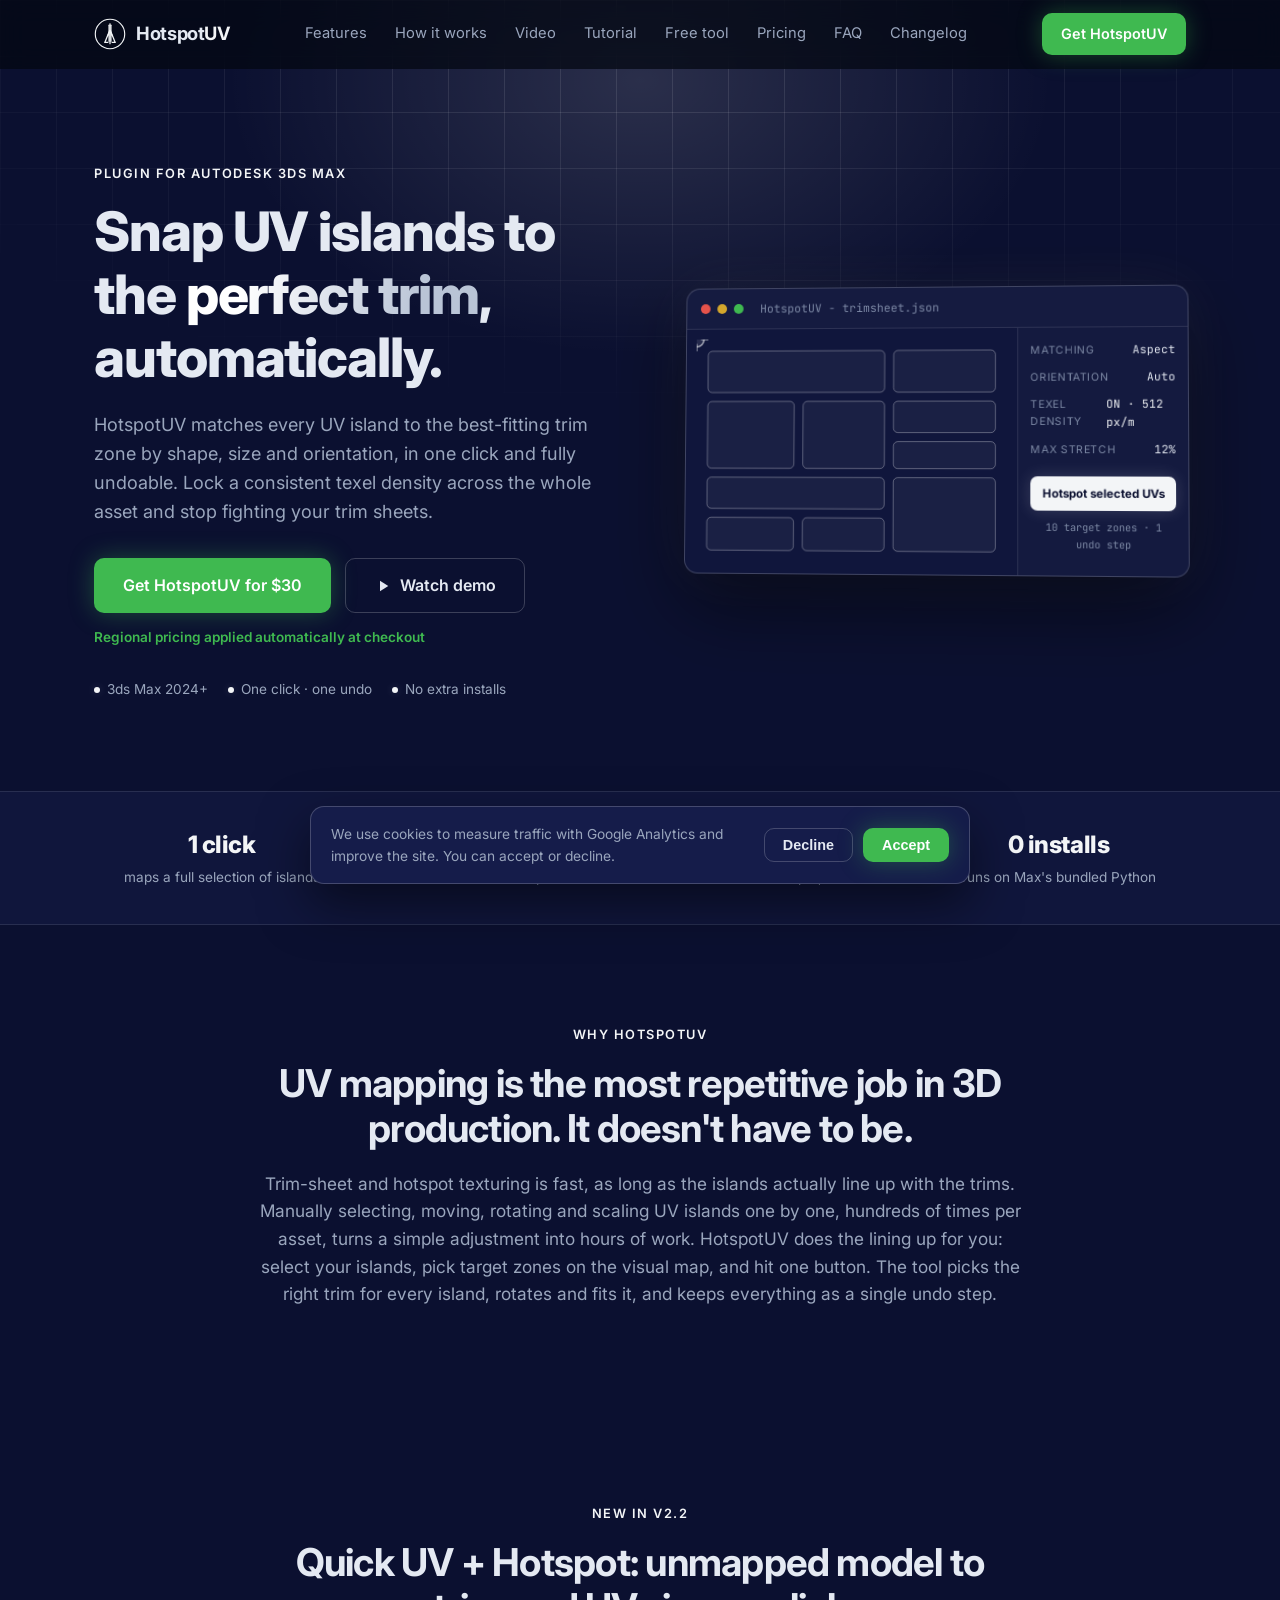
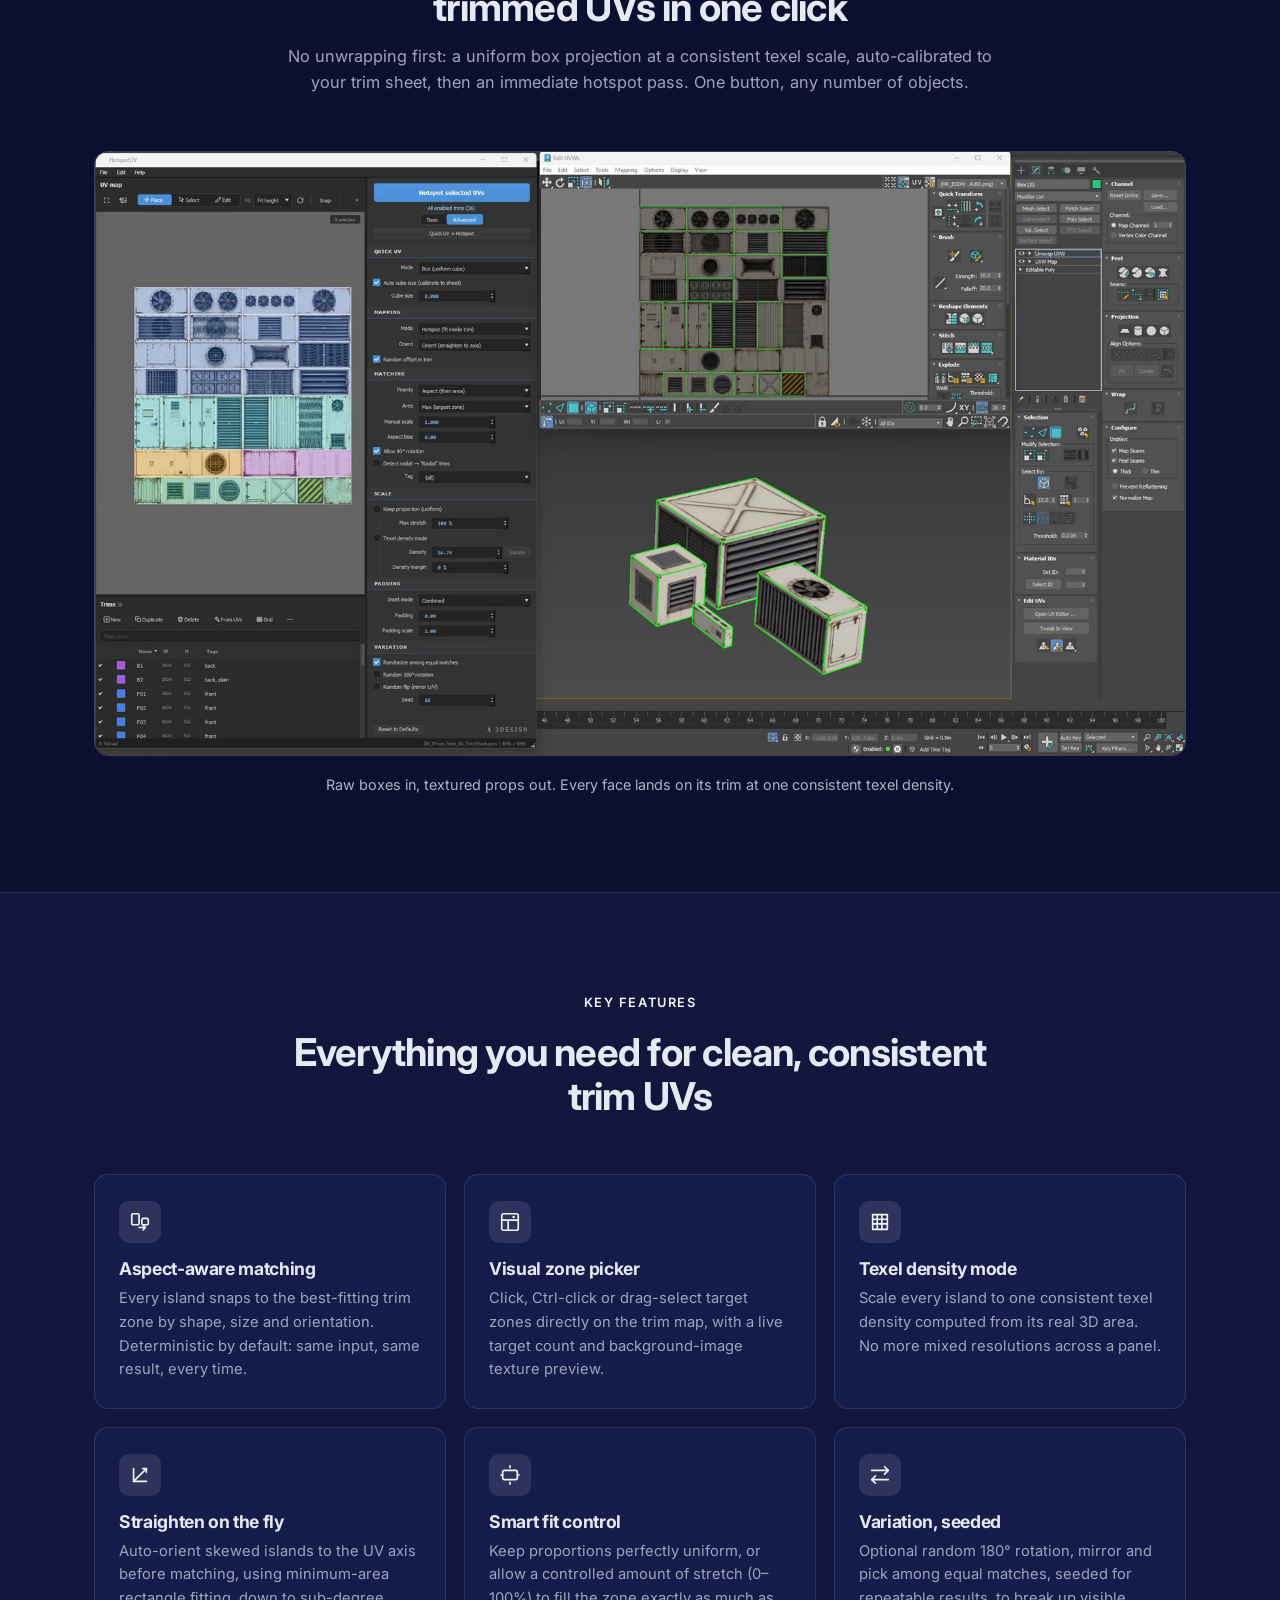
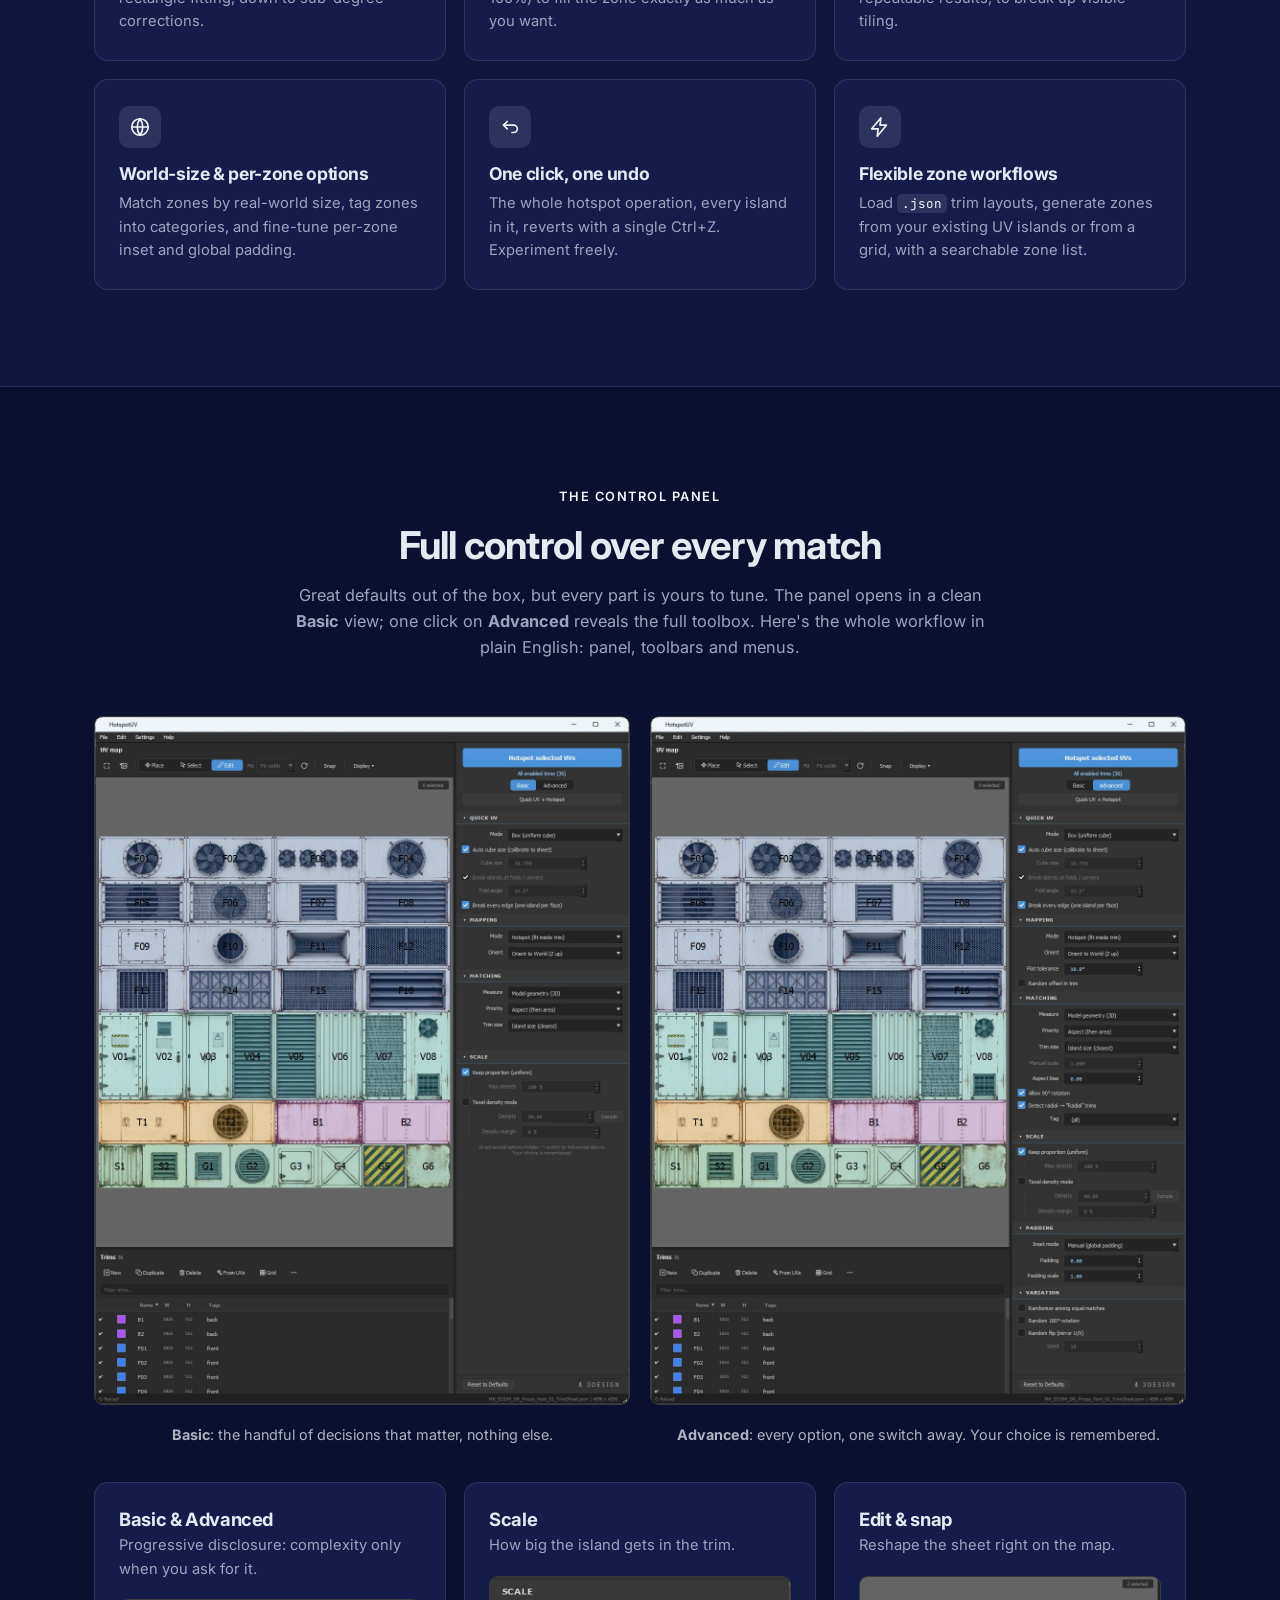
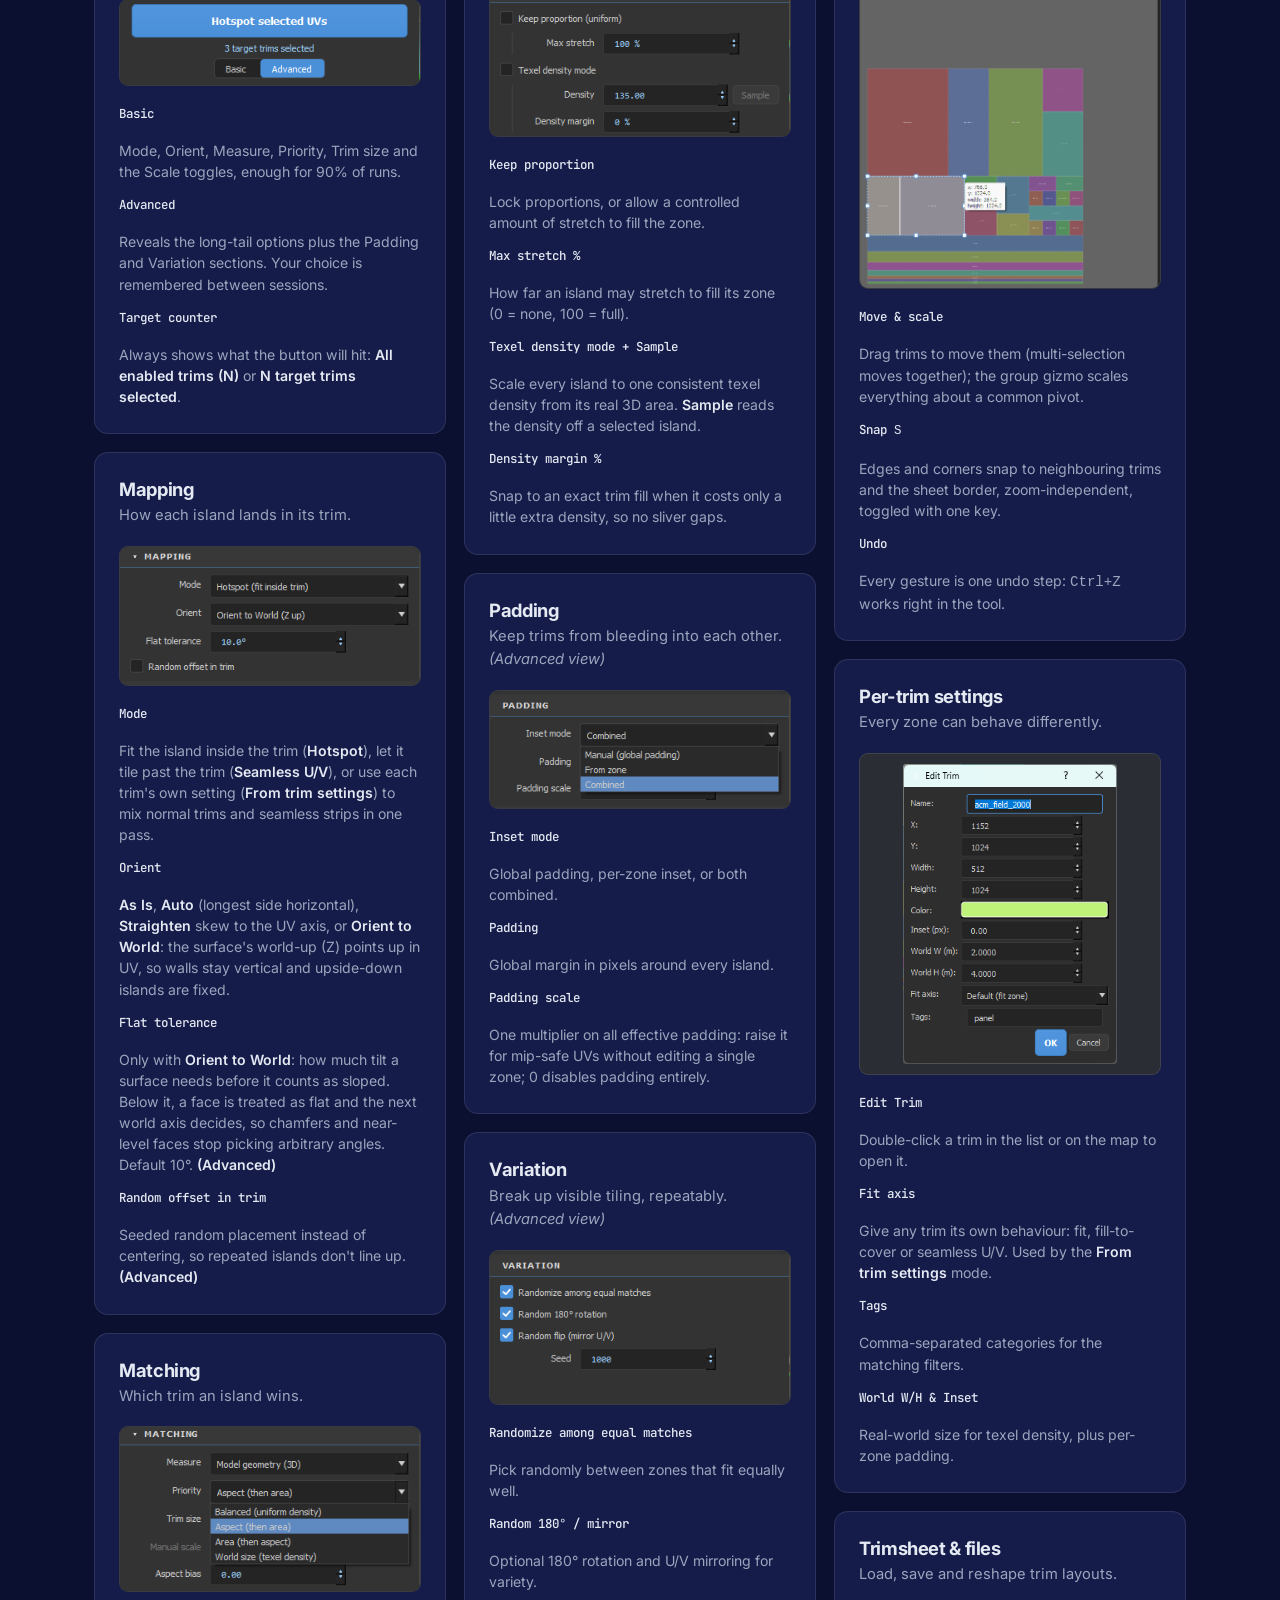
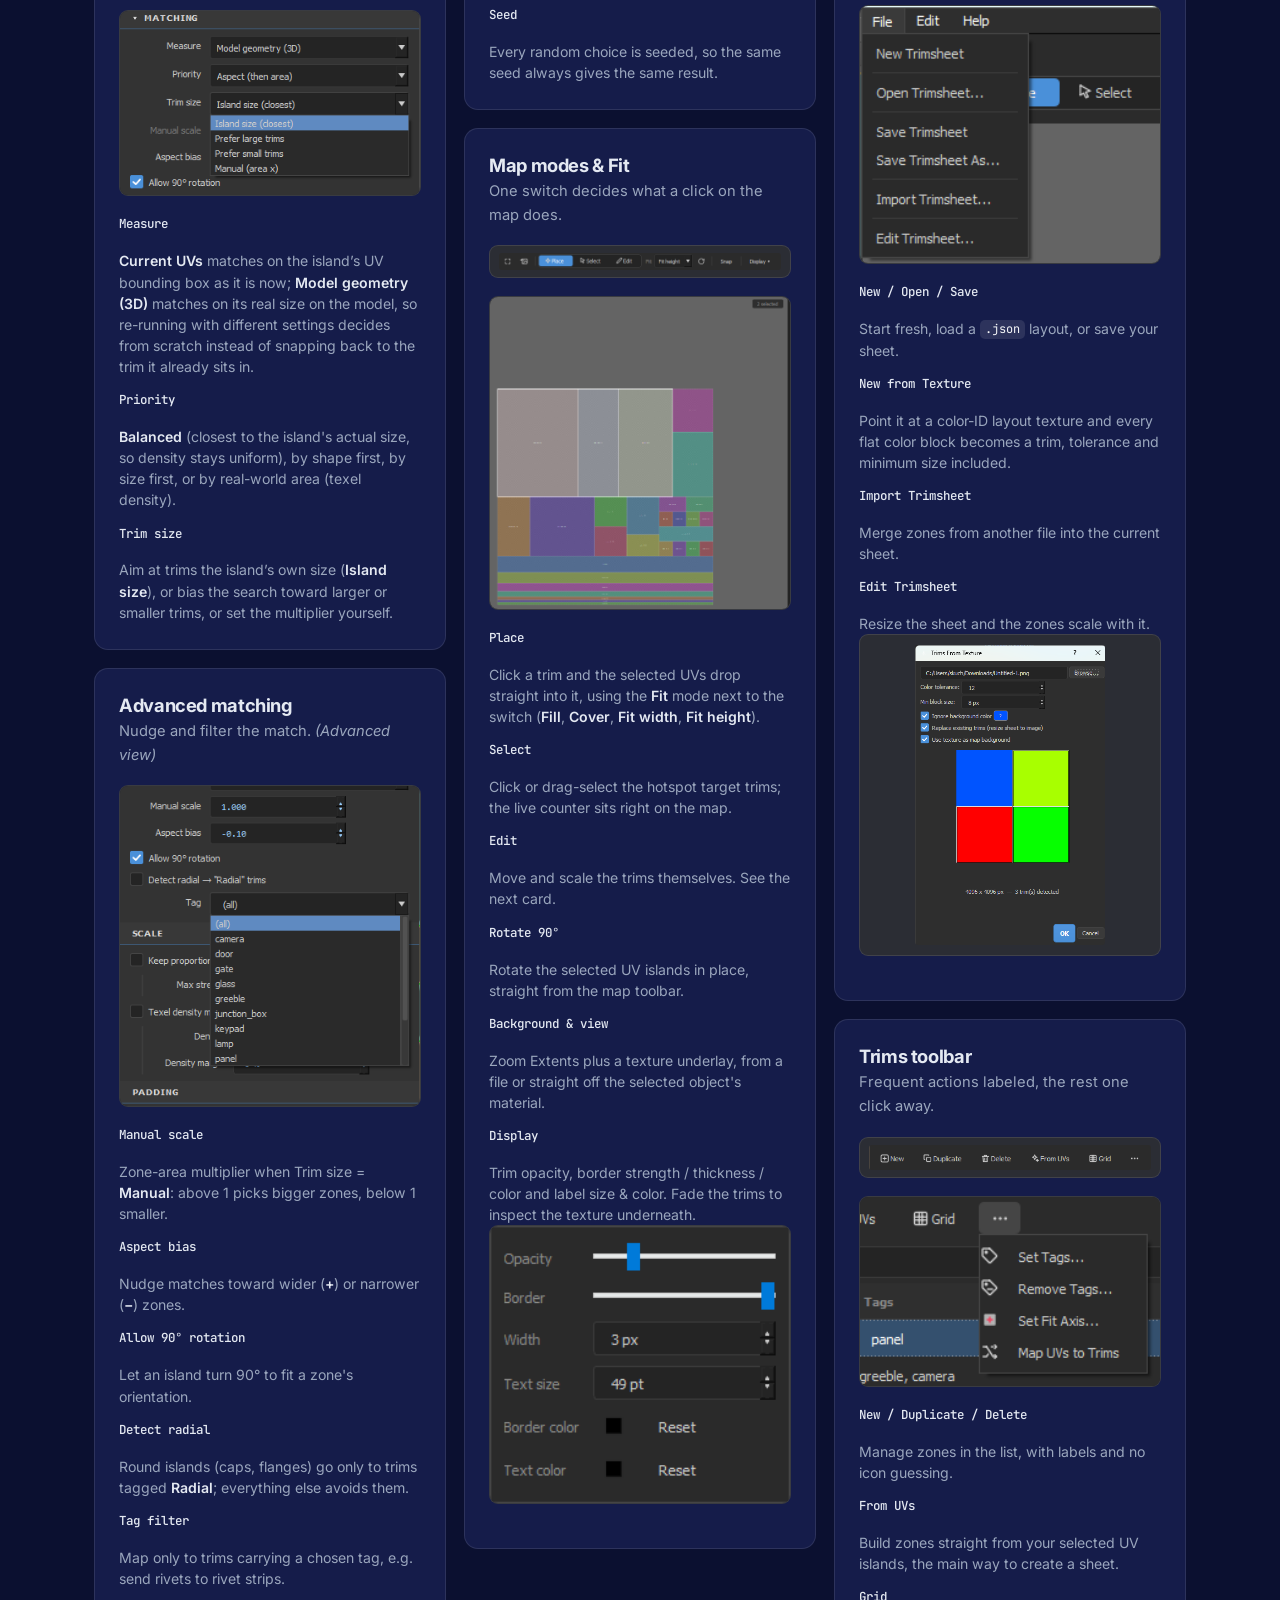
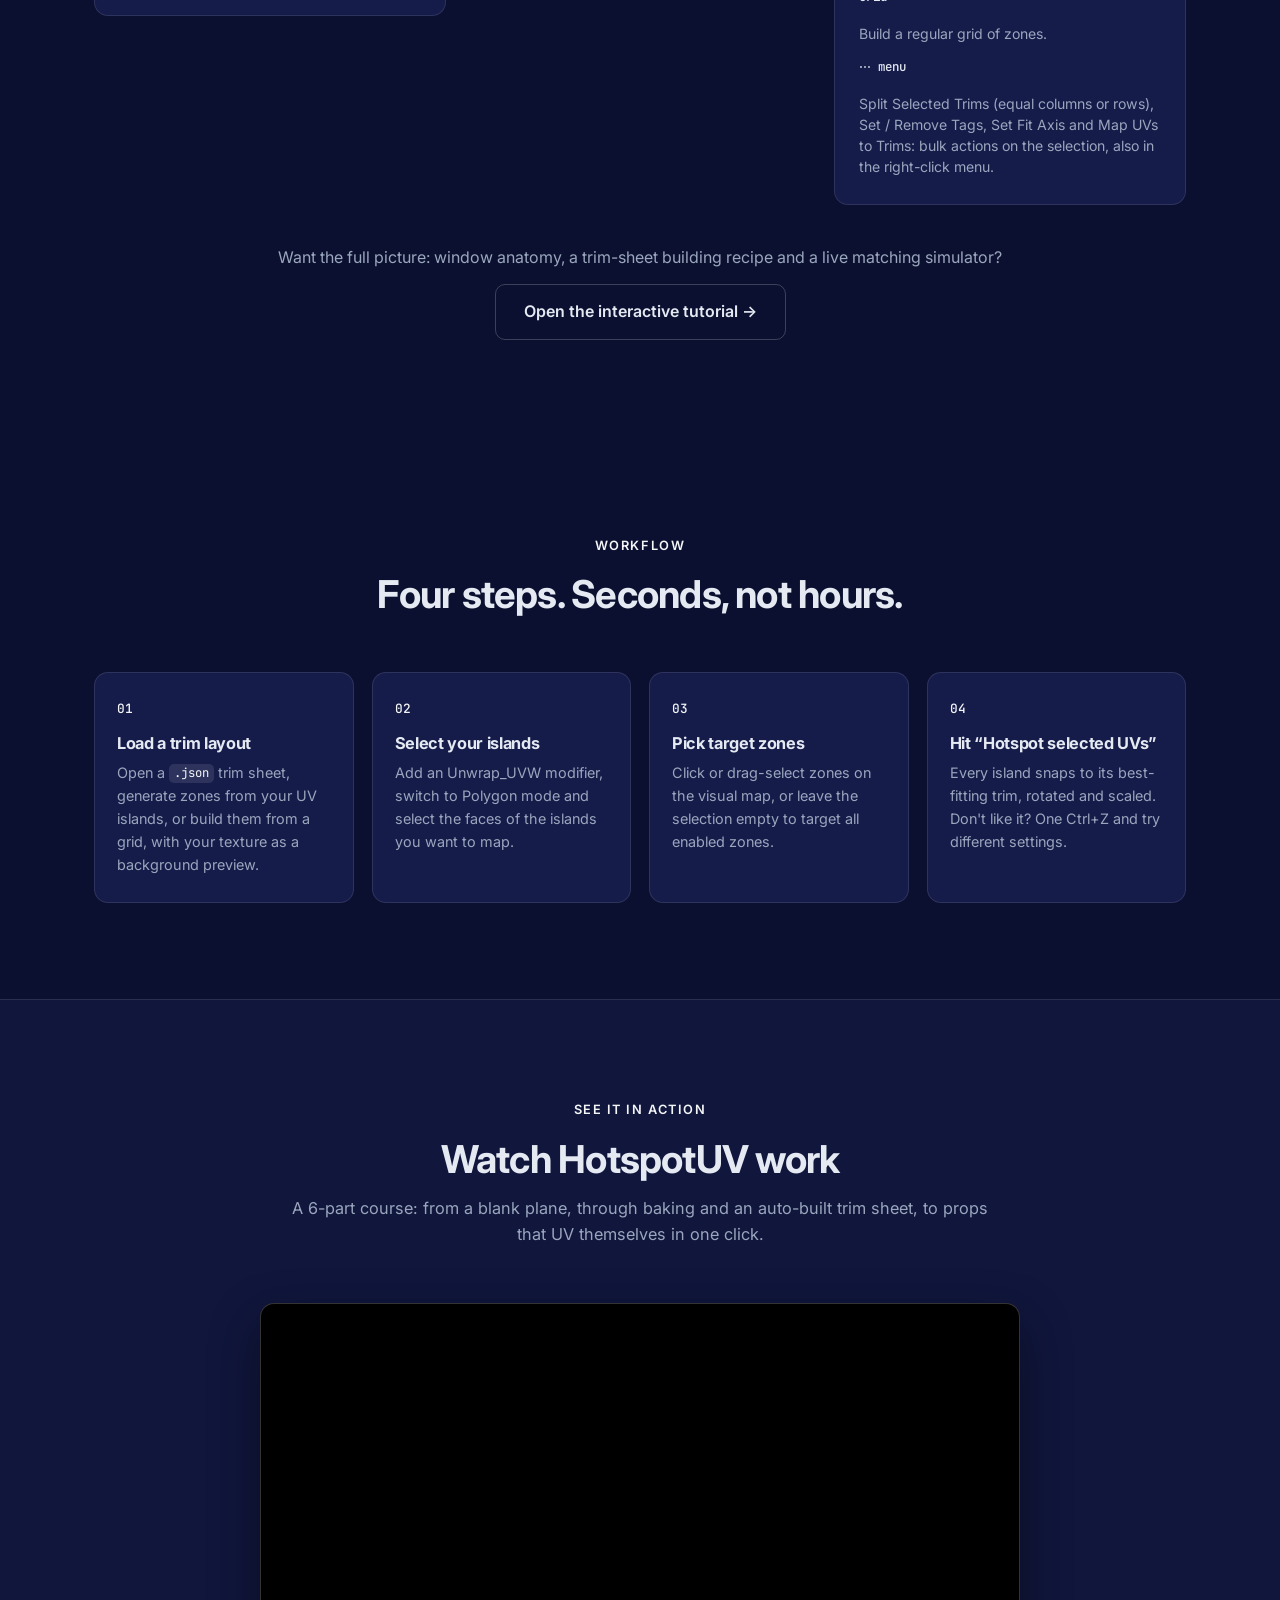
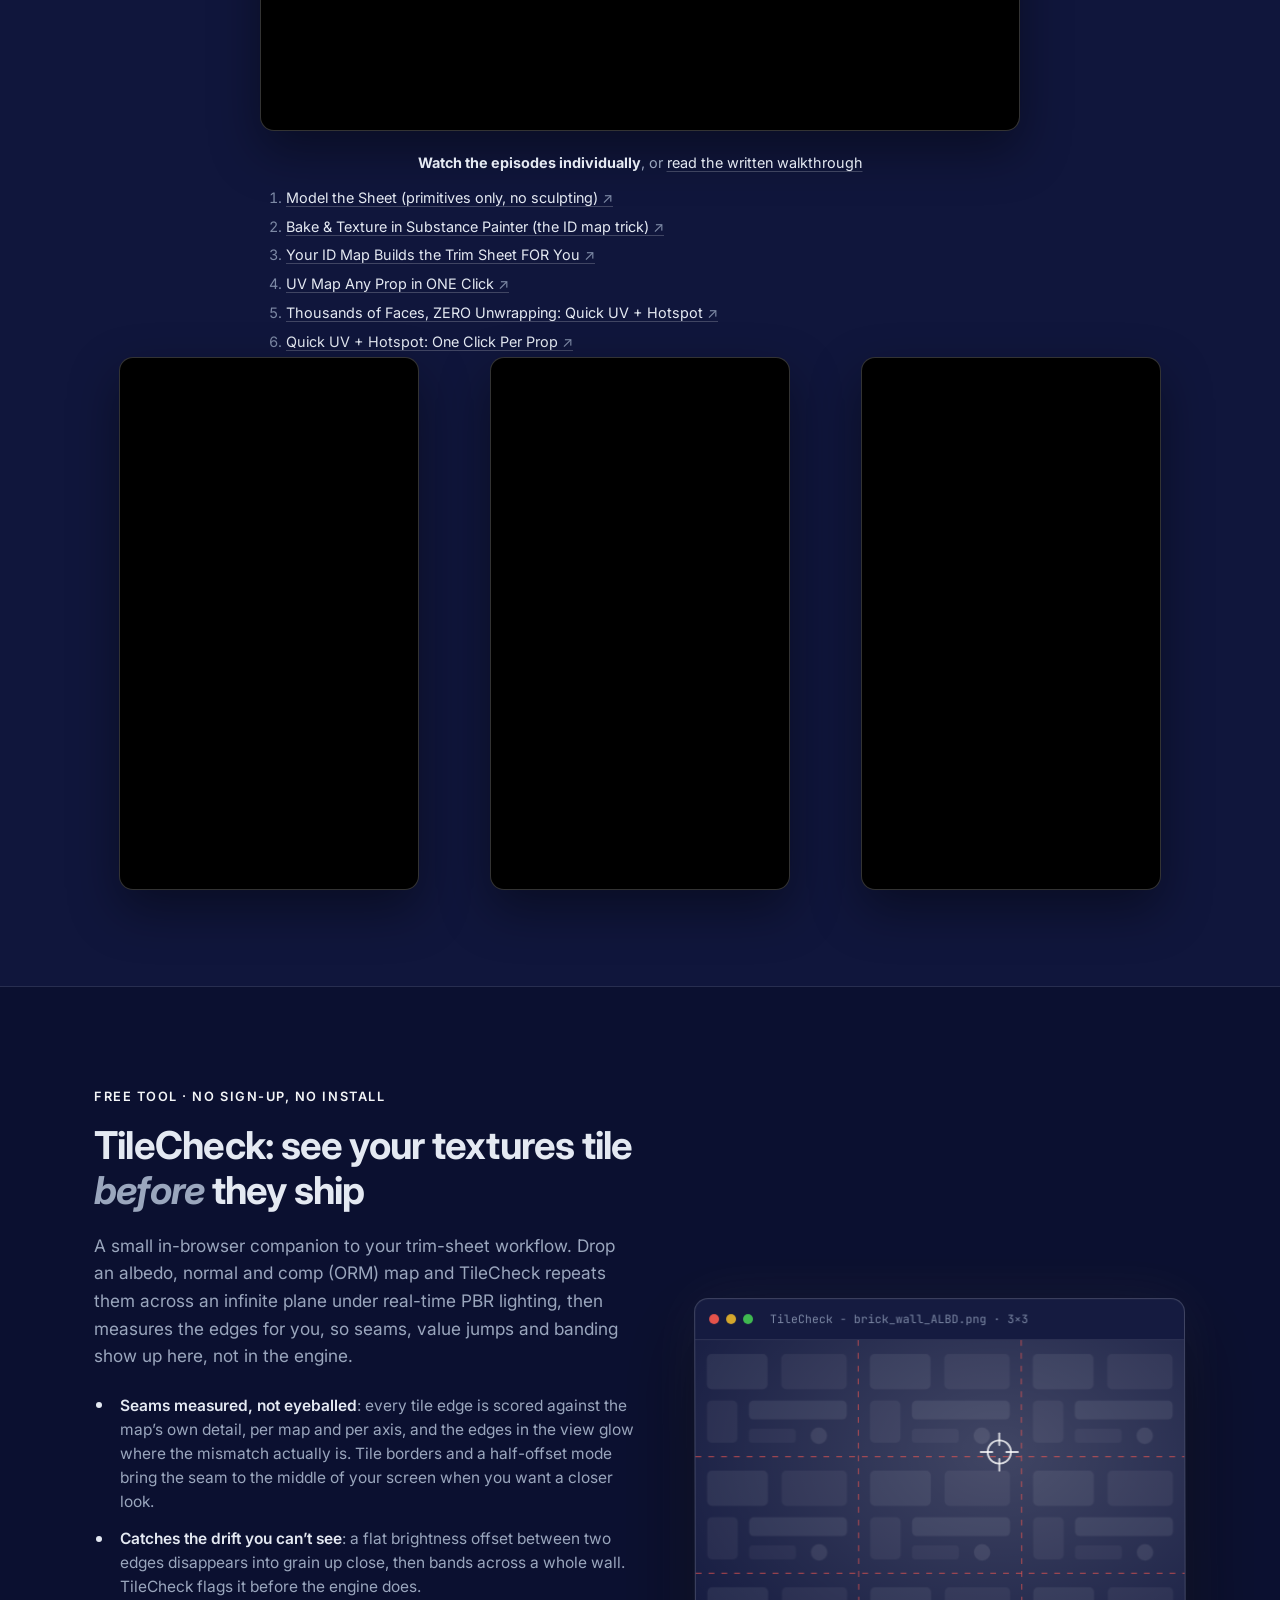
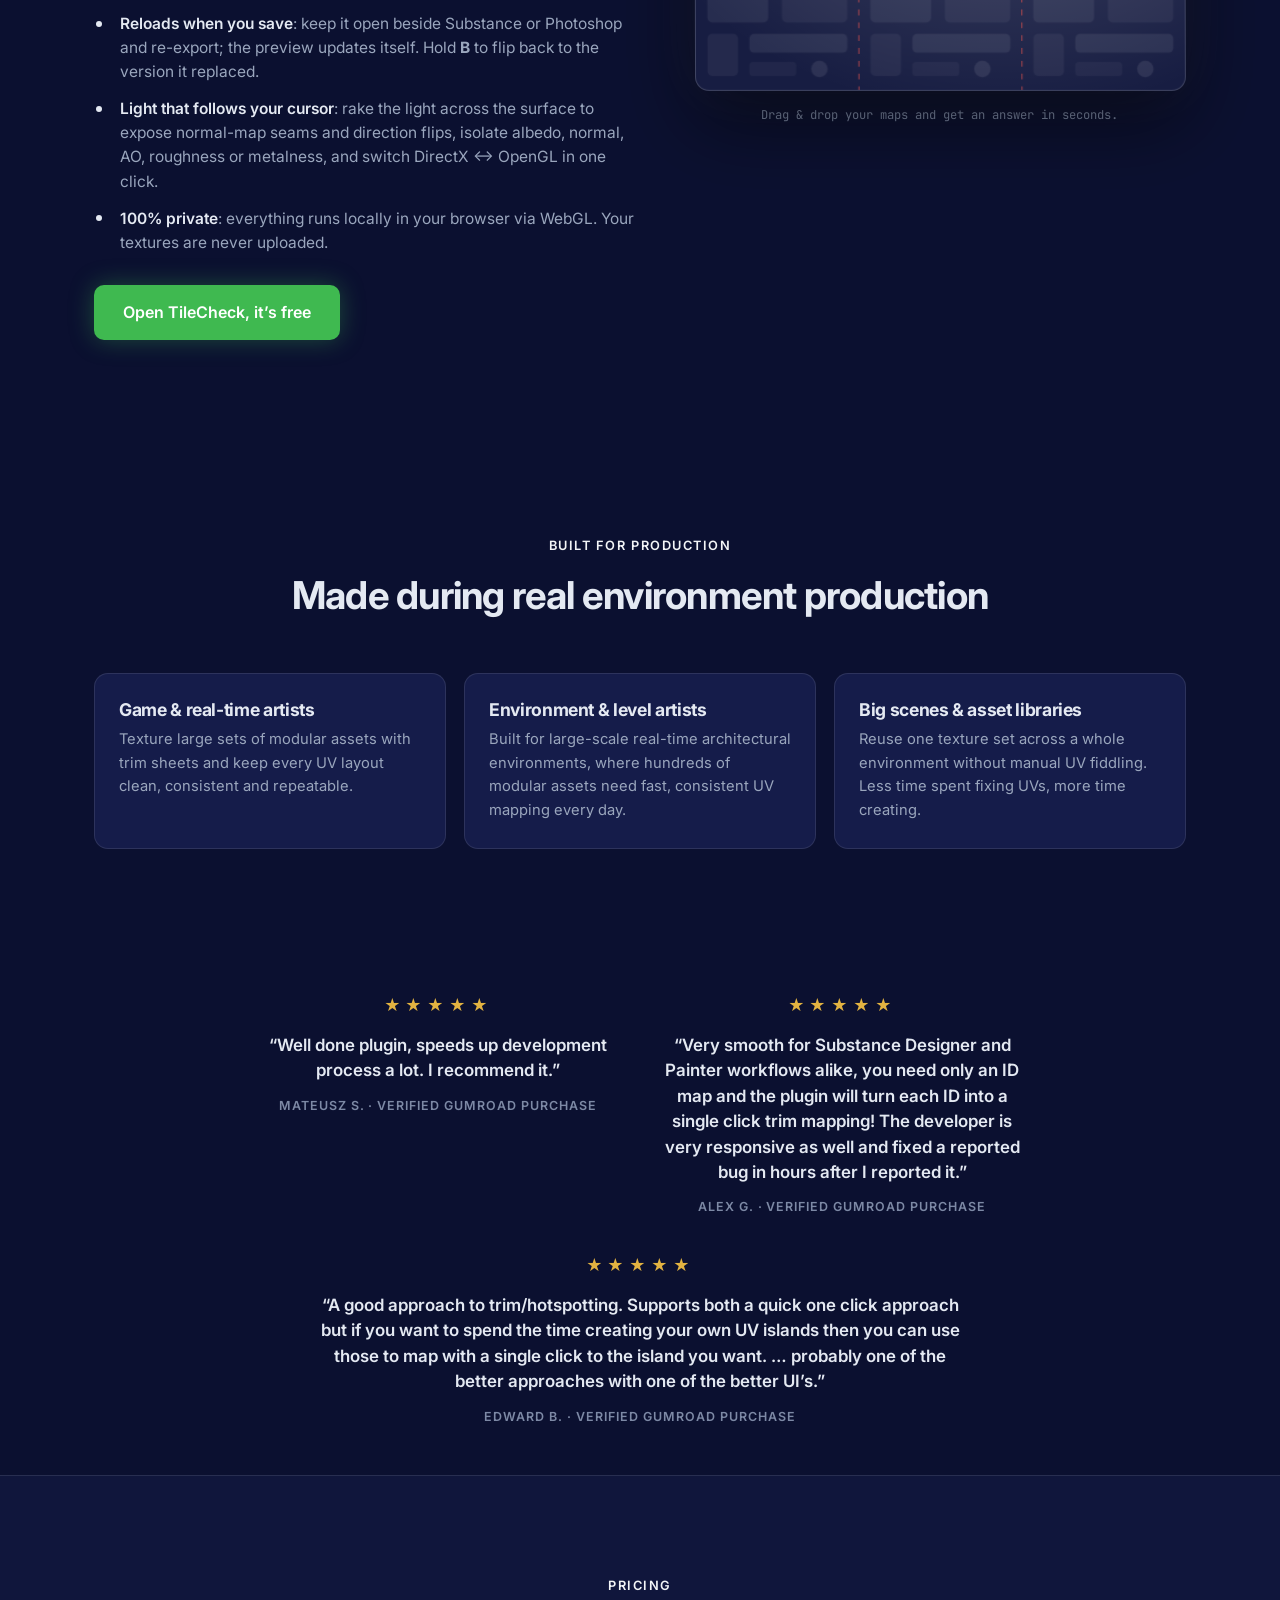
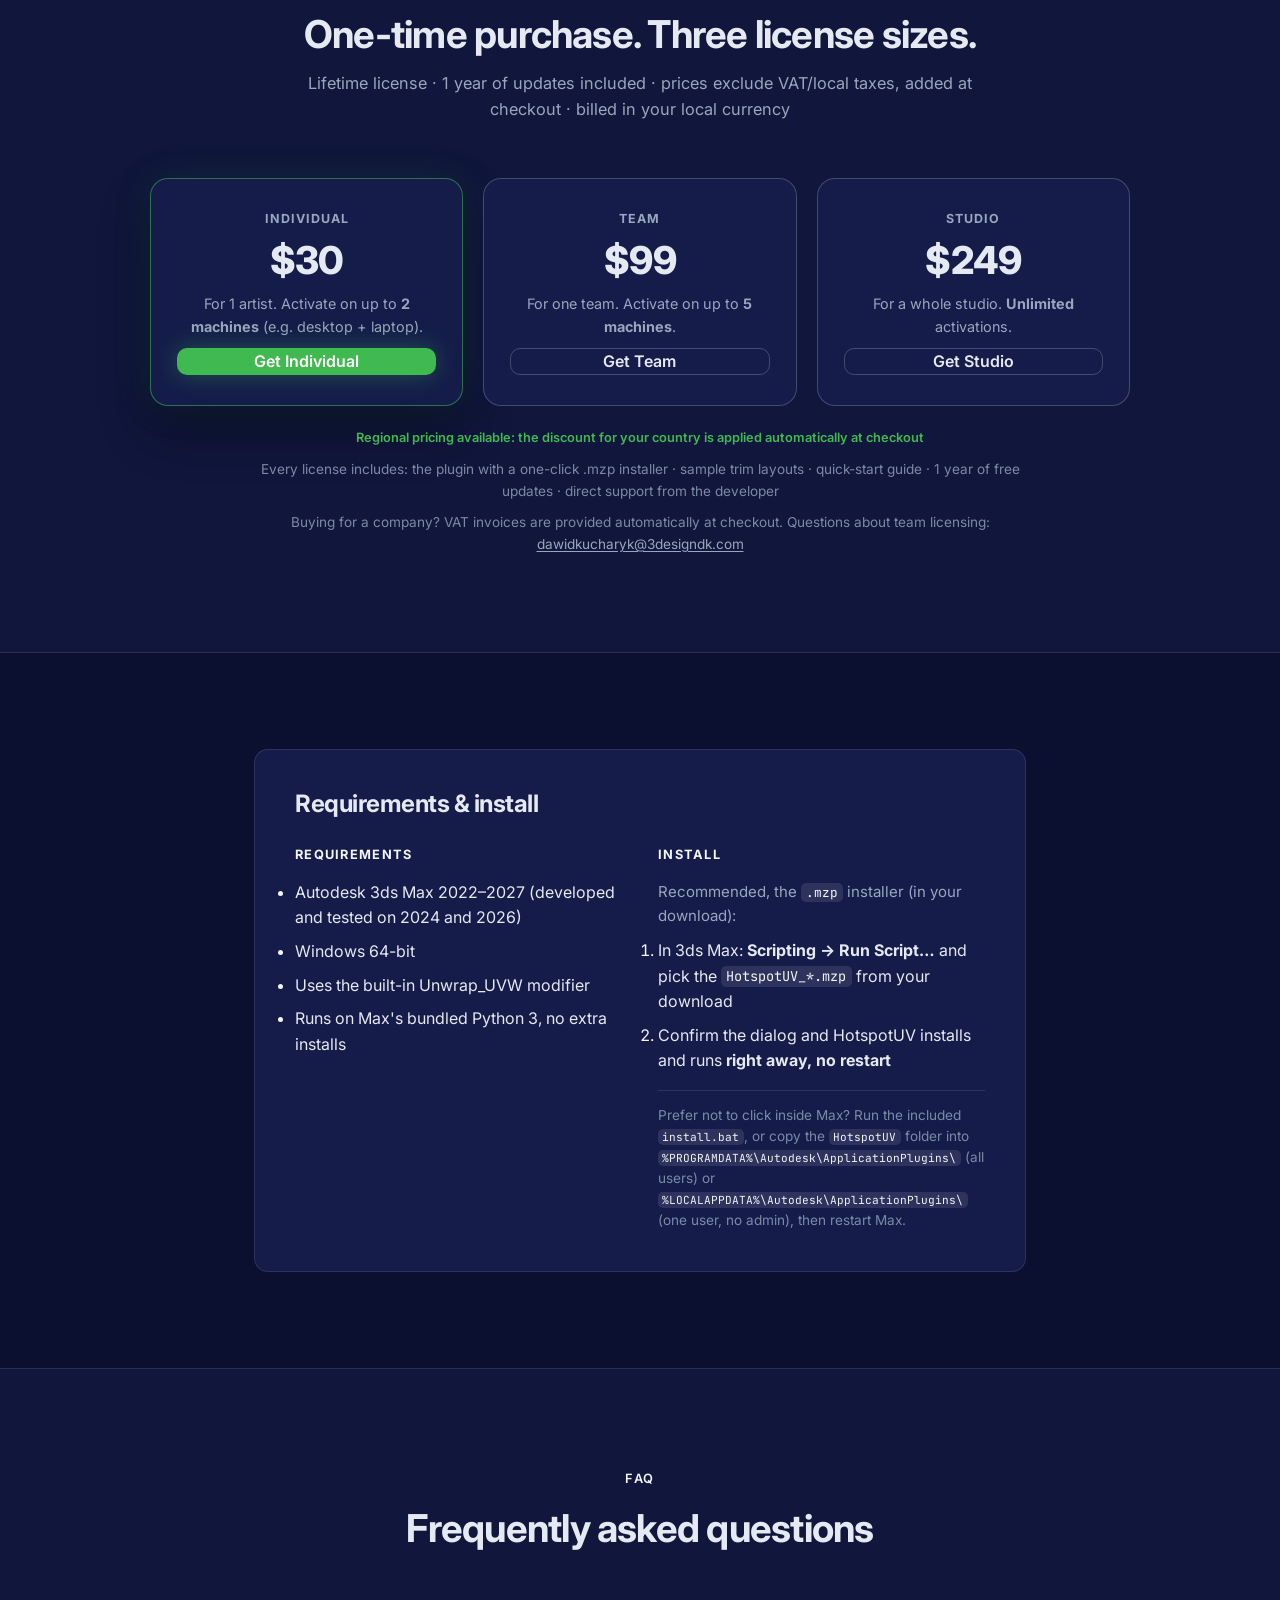
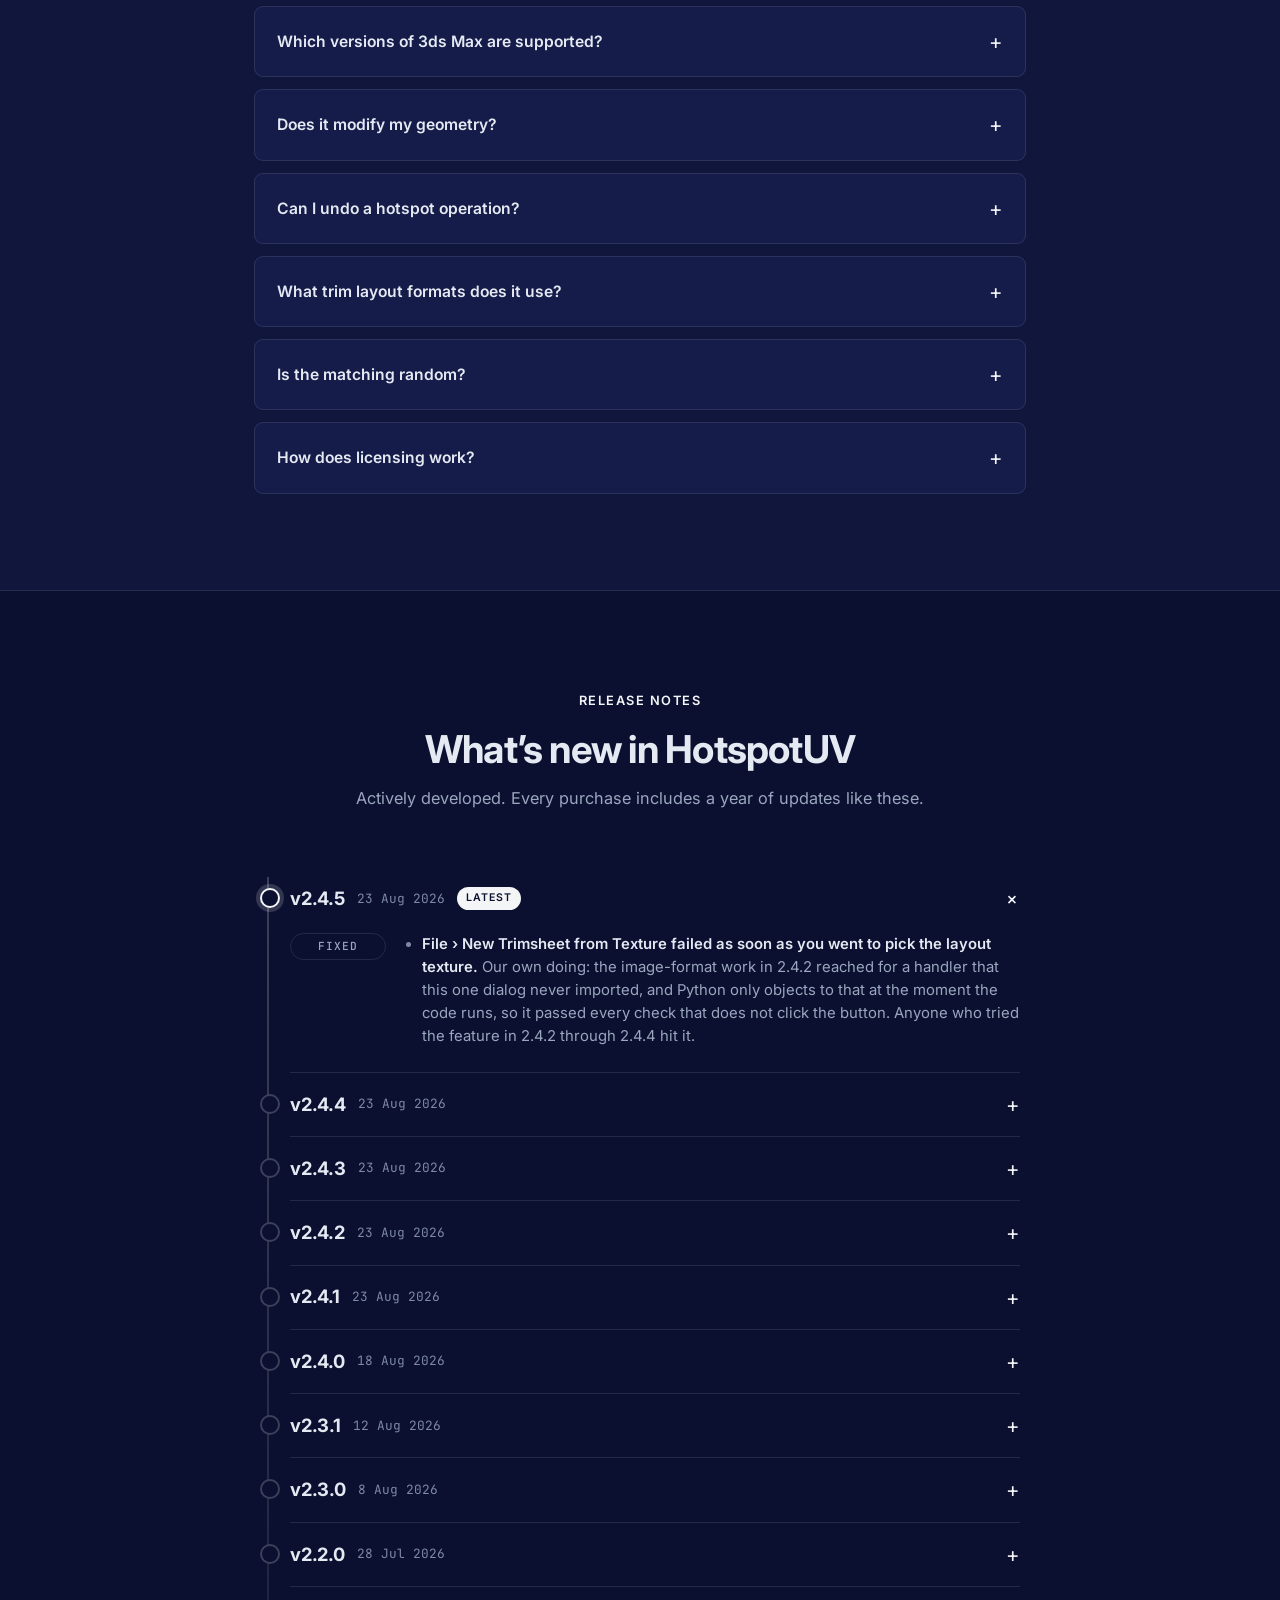
==== commit 0e90d304: "Changelog v2.4.5: regresja w New Trimsheet from Texture Wpis v2.4.5 jako Latest, 2.4.4 zwiniete. sof" ====
--- a/index.html
+++ b/index.html
@@ -48,7 +48,7 @@
     "applicationCategory": "DesignApplication",
     "applicationSubCategory": "3D modeling plugin",
     "operatingSystem": "Windows 10, Windows 11",
-    "softwareVersion": "2.4.4",
+    "softwareVersion": "2.4.5",
     "softwareRequirements": "Autodesk 3ds Max 2022 to 2027",
     "image": "https://3designdk.com/assets/logo_hotspotuv_1024.png",
     "author": { "@type": "Person", "name": "Dawid Kucharyk" },
@@ -76,7 +76,7 @@
   <link rel="preconnect" href="https://fonts.googleapis.com">
   <link rel="preconnect" href="https://fonts.gstatic.com" crossorigin>
   <link href="https://fonts.googleapis.com/css2?family=Inter:wght@400;500;600;700;800&family=JetBrains+Mono:wght@400;500&display=swap" rel="stylesheet">
-  <link rel="stylesheet" href="css/style.css?v=20260823c">
+  <link rel="stylesheet" href="css/style.css?v=20260823e">
 </head>
 <body>
 
@@ -905,9 +905,24 @@
 
         <details class="release is-latest" open>
           <summary class="release-head">
+            <span class="release-version">v2.4.5</span>
+            <span class="release-date">23 Aug 2026</span>
+            <span class="release-badge">Latest</span>
+          </summary>
+          <div class="release-content">
+            <div class="rel-group">
+              <span class="rel-cat">Fixed</span>
+              <ul class="rel-list">
+                <li><strong>File &rsaquo; New Trimsheet from Texture failed as soon as you went to pick the layout texture.</strong> Our own doing: the image-format work in 2.4.2 reached for a handler that this one dialog never imported, and Python only objects to that at the moment the code runs, so it passed every check that does not click the button. Anyone who tried the feature in 2.4.2 through 2.4.4 hit it.</li>
+              </ul>
+            </div>
+          </div>
+        </details>
+
+        <details class="release">
+          <summary class="release-head">
             <span class="release-version">v2.4.4</span>
             <span class="release-date">23 Aug 2026</span>
-            <span class="release-badge">Latest</span>
           </summary>
           <div class="release-content">
             <div class="rel-group">
@@ -930,14 +945,14 @@
               <span class="rel-cat">Fixed</span>
               <ul class="rel-list">
                 <li><strong>Hotspotting several objects at once mapped only a fraction of one of them.</strong> <em>Quick UV</em> built a single Unwrap_UVW and instanced it onto every object, so that the whole selection appeared in one Edit UVWs window. That convenience was quietly breaking the tool: an instanced modifier is one modifier, so its face selection is not per object and every UV write lands on whichever object is active. The run reported every island matched while most objects never moved. Each object now gets its own Unwrap_UVW, and the same scene that produced 1,566 islands before now yields 8,502. The box gizmo stays shared, so resizing the cube still resizes them all; the single Edit UVWs window is the price of the fix.</li>
-                <li><strong>Updating by dragging the .mzp onto 3ds Max did nothing but say it had worked.</strong> MAXScript&rsquo;s file copy refuses to overwrite an existing file, so a first install succeeded and every update after it failed silently, leaving the previous version in place. The installer then reported success because it checked that the package file existed, which it did, from before. It now clears the previous install, copies with overwriting enabled, and reads the version back off disk afterwards, so a failed update can no longer look like a successful one. Reported by Stepan D.</li>
+                <li><strong>Updating by dragging the .mzp onto 3ds Max did nothing but say it had worked.</strong> MAXScript&rsquo;s file copy refuses to overwrite an existing file, so a first install succeeded and every update after it failed silently, leaving the previous version in place. The installer then reported success because it checked that the package file existed, which it did, from before. It now clears the previous install, copies with overwriting enabled, and reads the version back off disk afterwards, so a failed update can no longer look like a successful one. Reported by a customer.</li>
                 <li><strong>&ldquo;Could not load image&rdquo; blamed the file for being undecodable even when it simply was not there.</strong> Missing files and unreadable files now say different things, and the decode message lists the formats this 3ds Max can actually read.</li>
               </ul>
             </div>
             <div class="rel-group">
               <span class="rel-cat">New</span>
               <ul class="rel-list">
-                <li><strong>An uninstaller.</strong> <em>uninstall.bat</em> ships next to the installer. It clears both standard install locations and asks separately about your settings and license activation, so reinstalling does not mean entering your key again. Requested by Stepan D.</li>
+                <li><strong>An uninstaller.</strong> <em>uninstall.bat</em> ships next to the installer. It clears both standard install locations and asks separately about your settings and license activation, so reinstalling does not mean entering your key again. Requested by the same customer.</li>
               </ul>
             </div>
           </div>
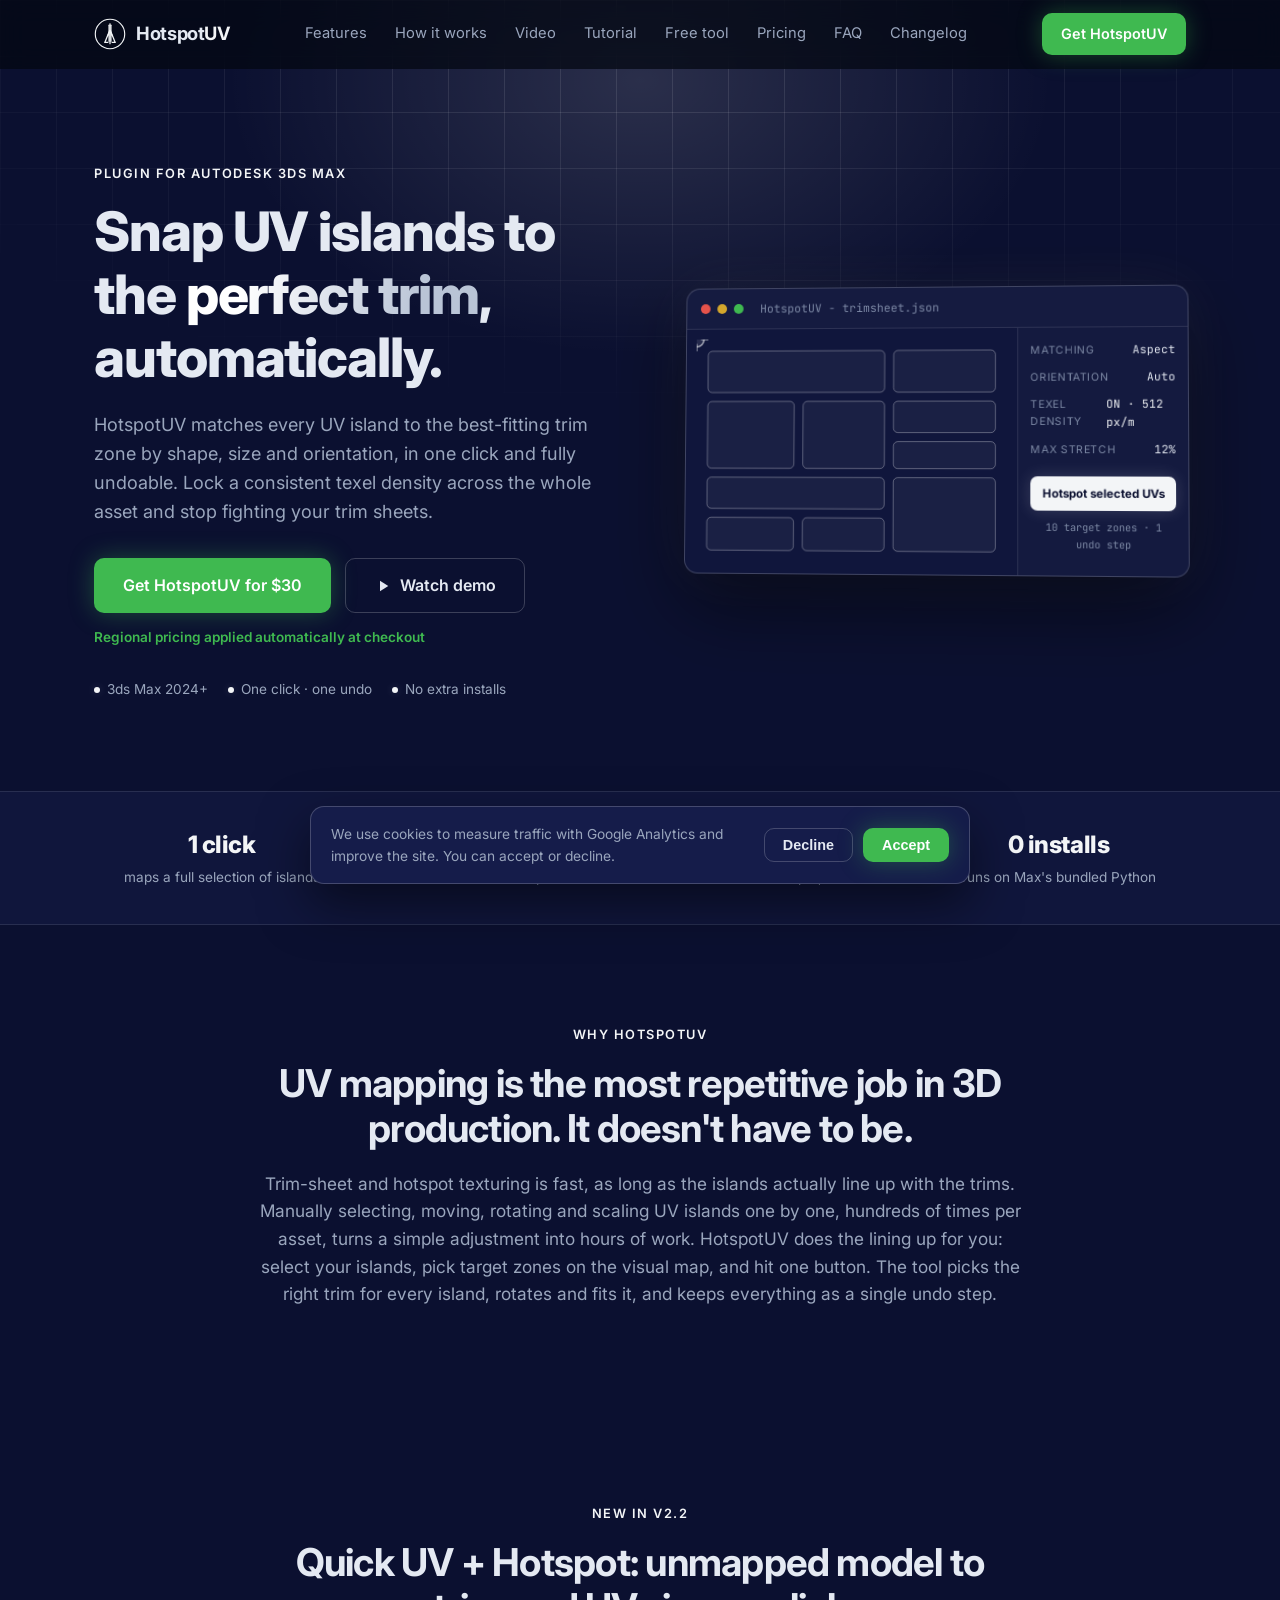
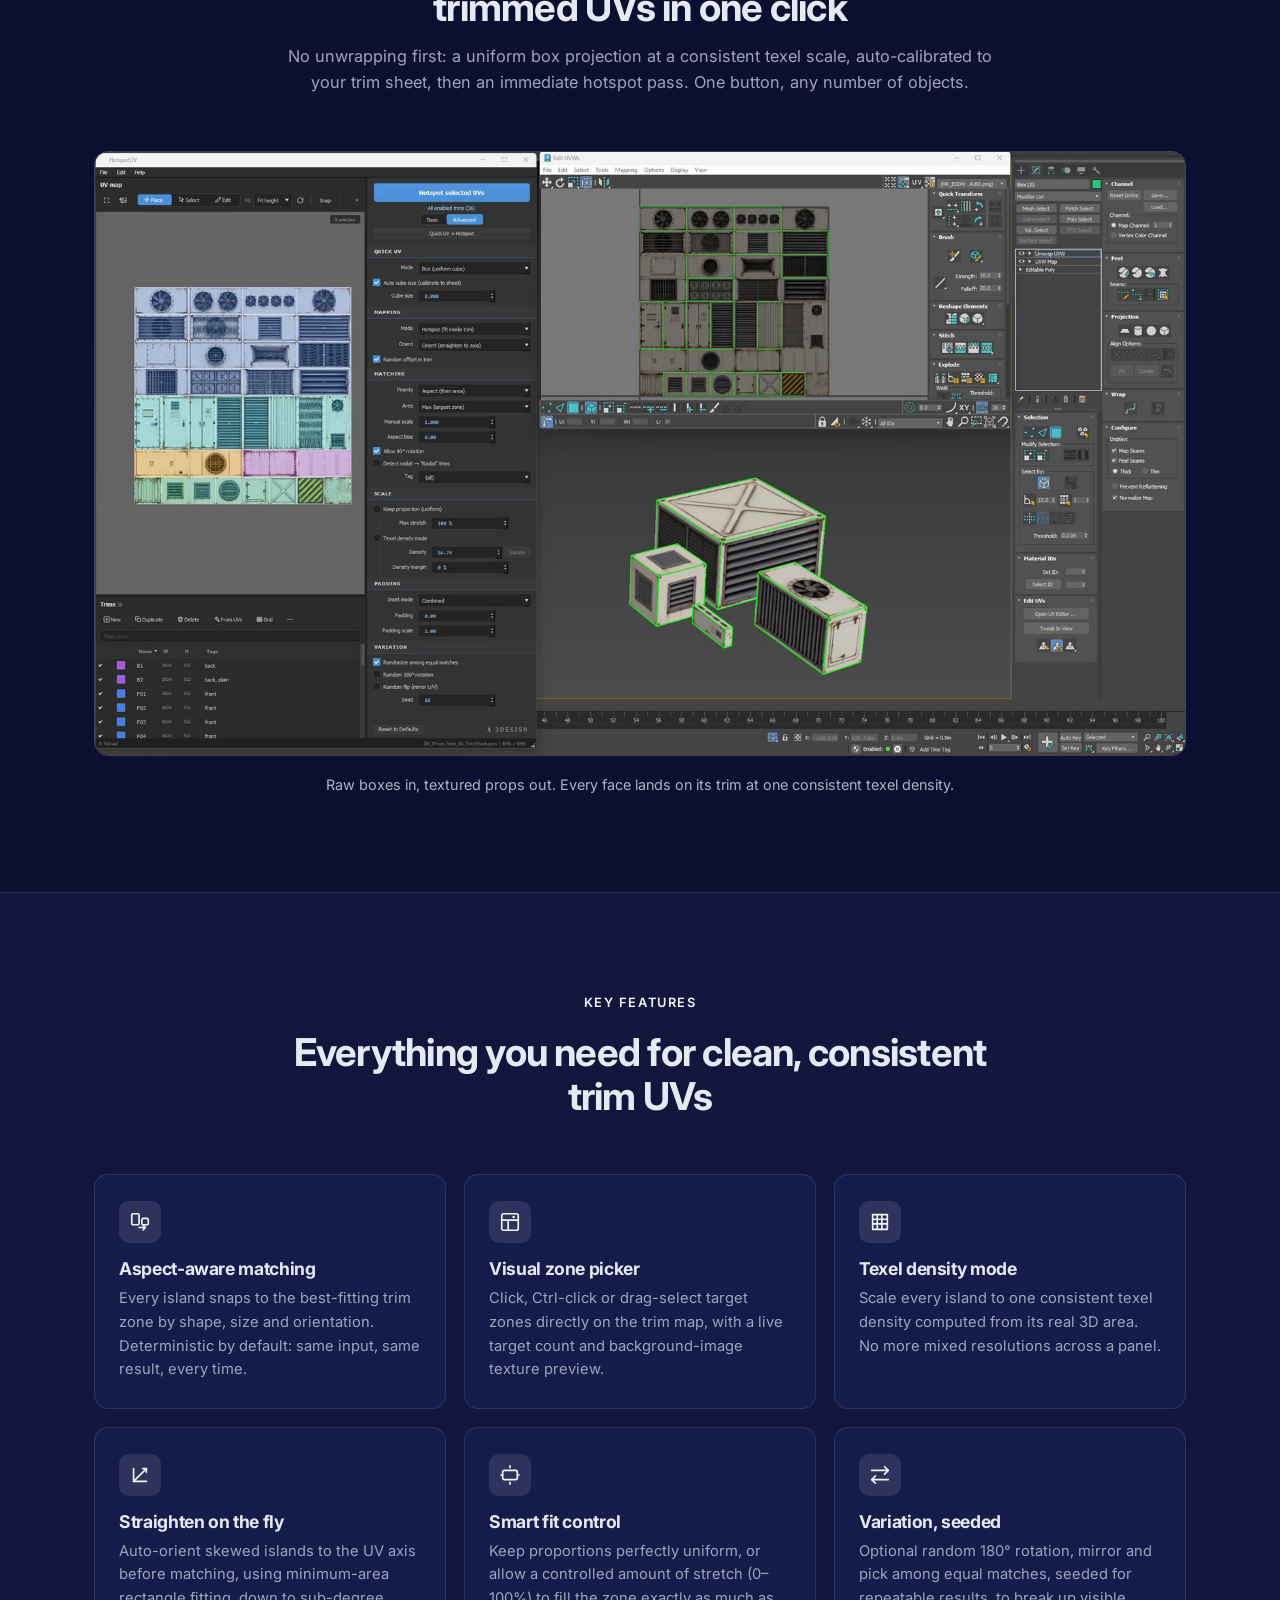
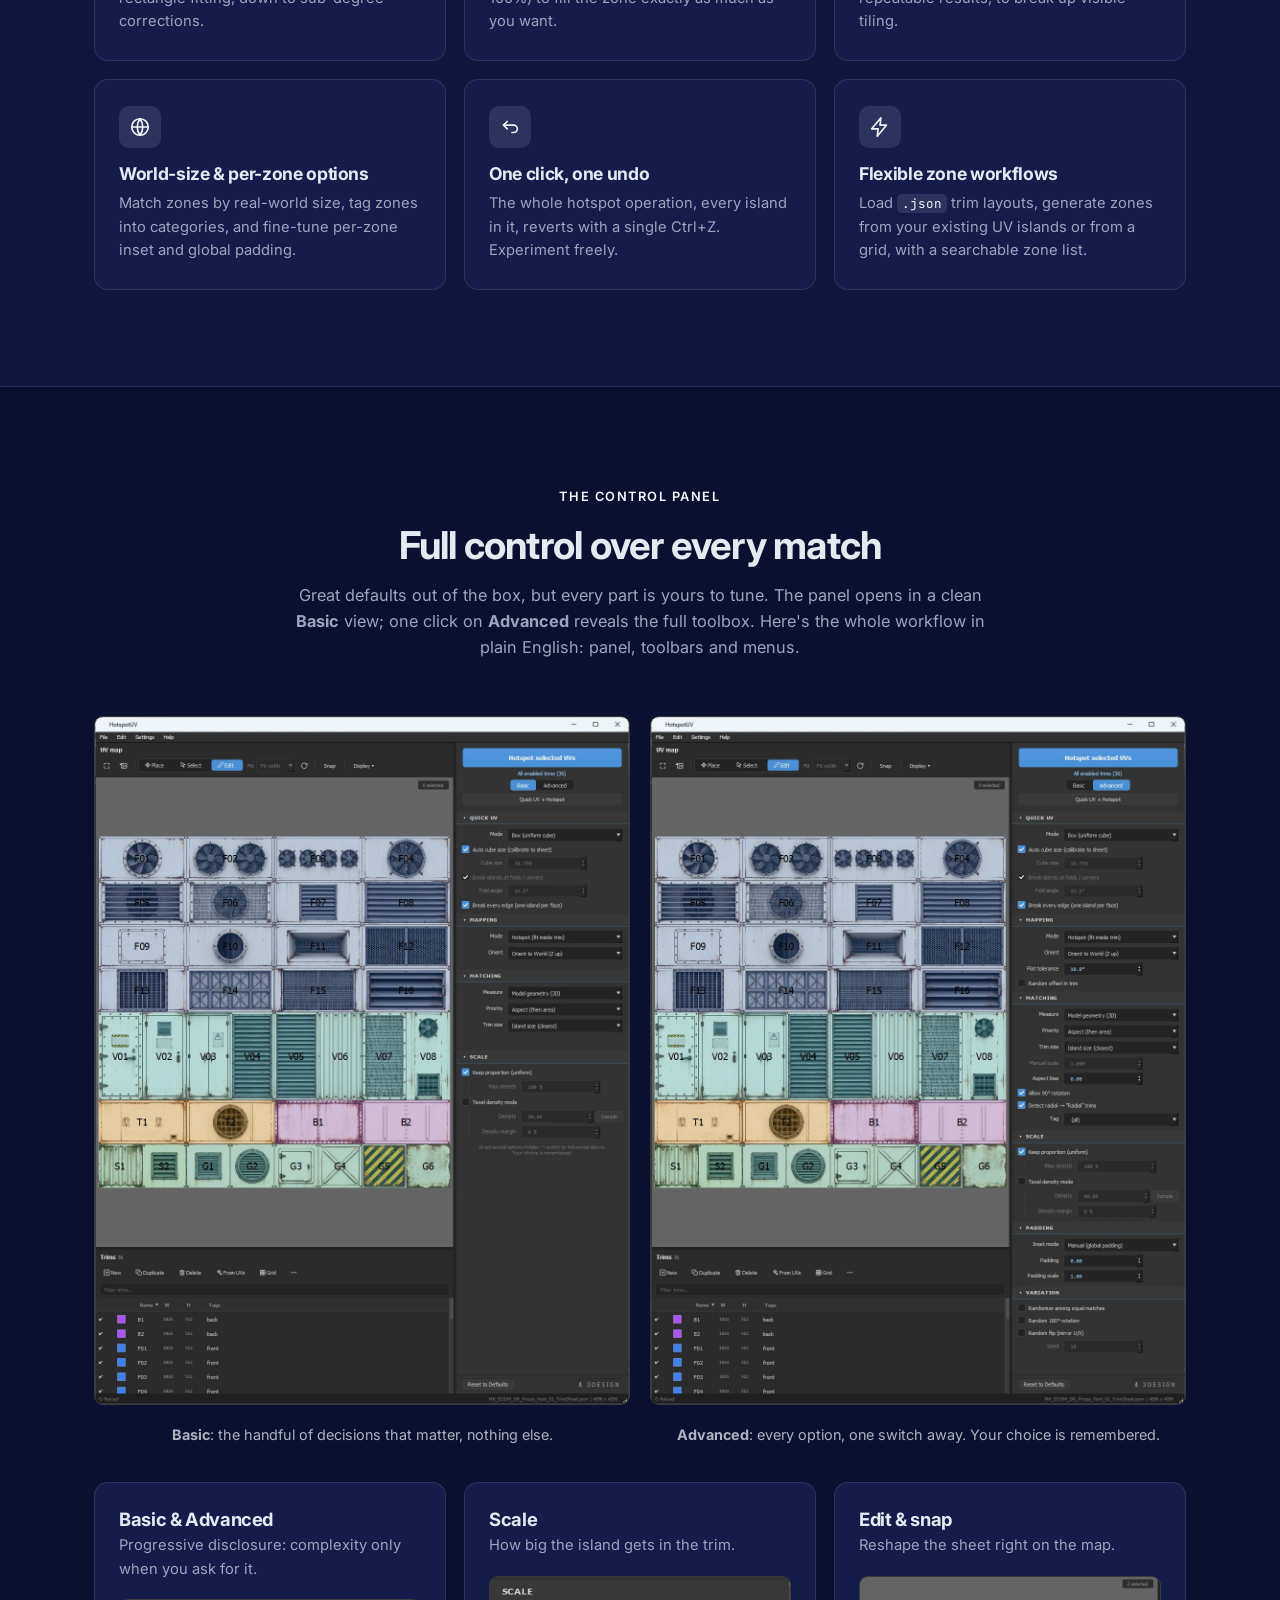
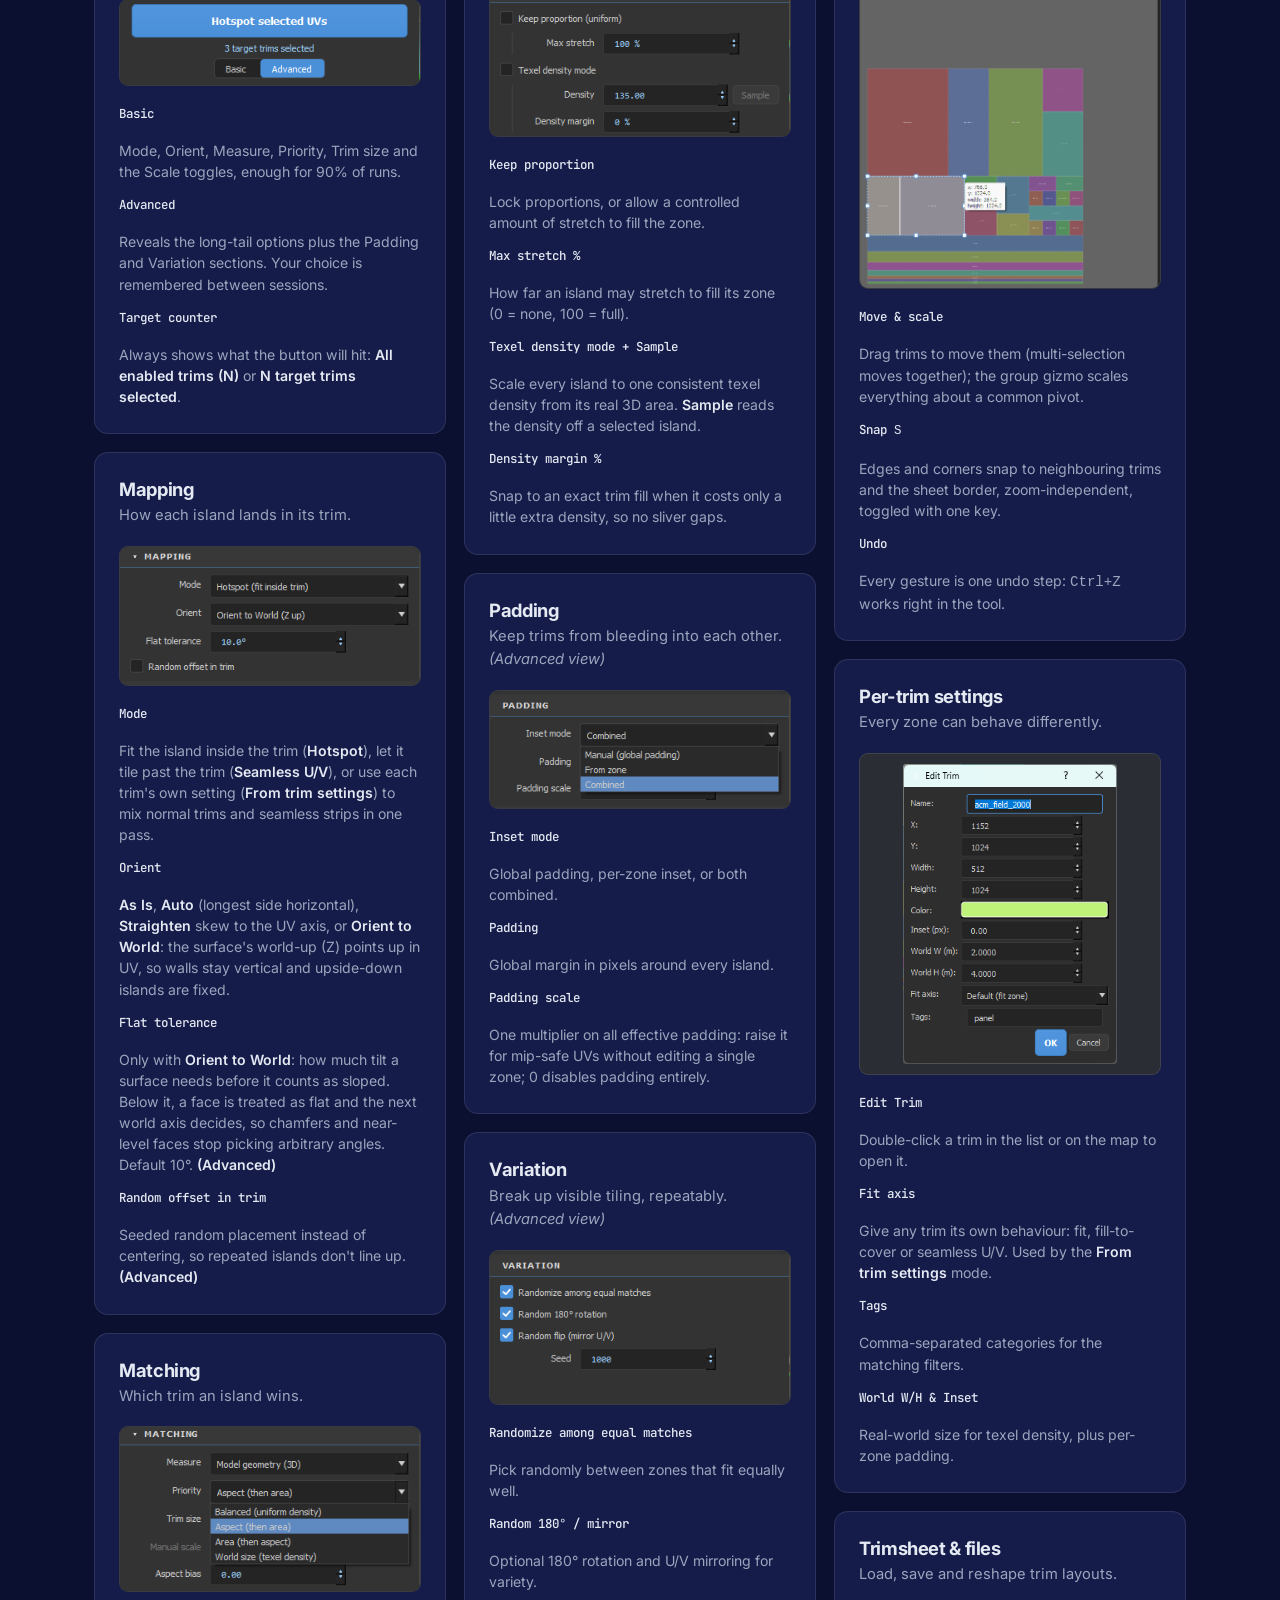
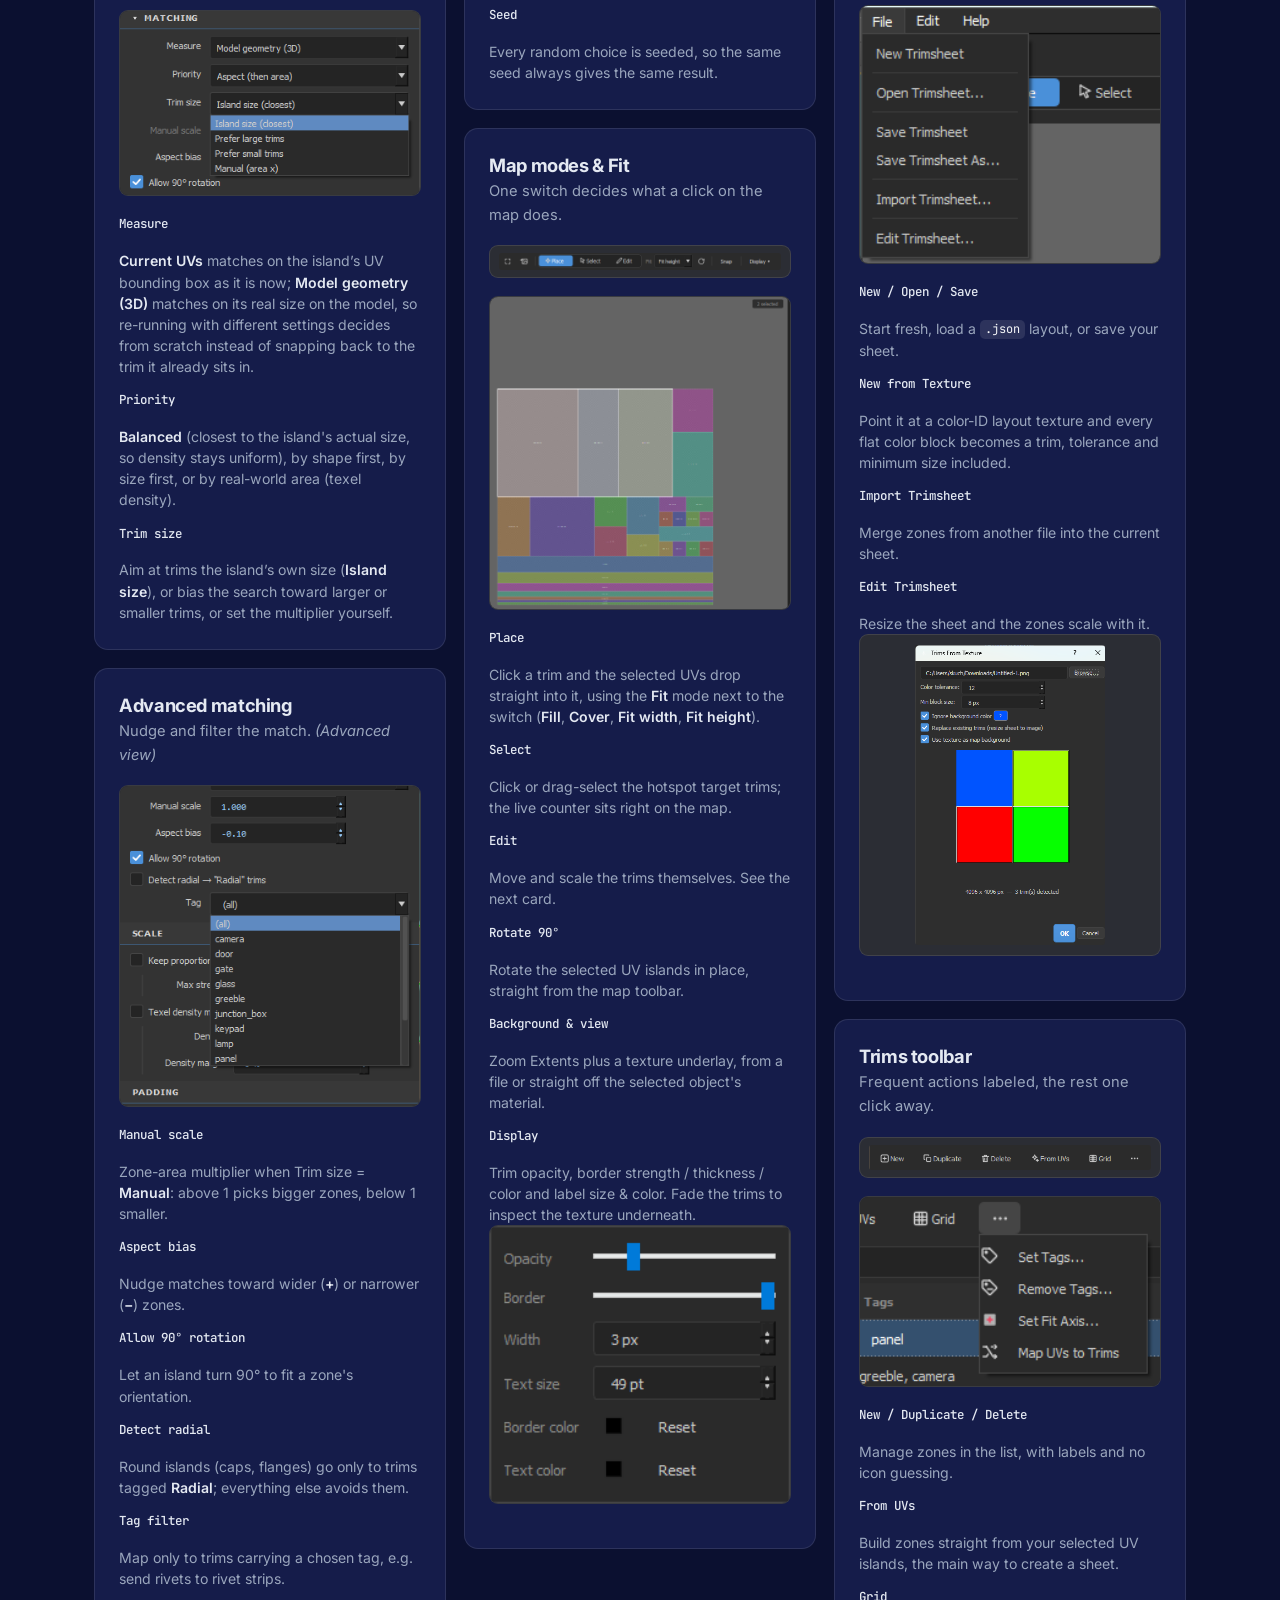
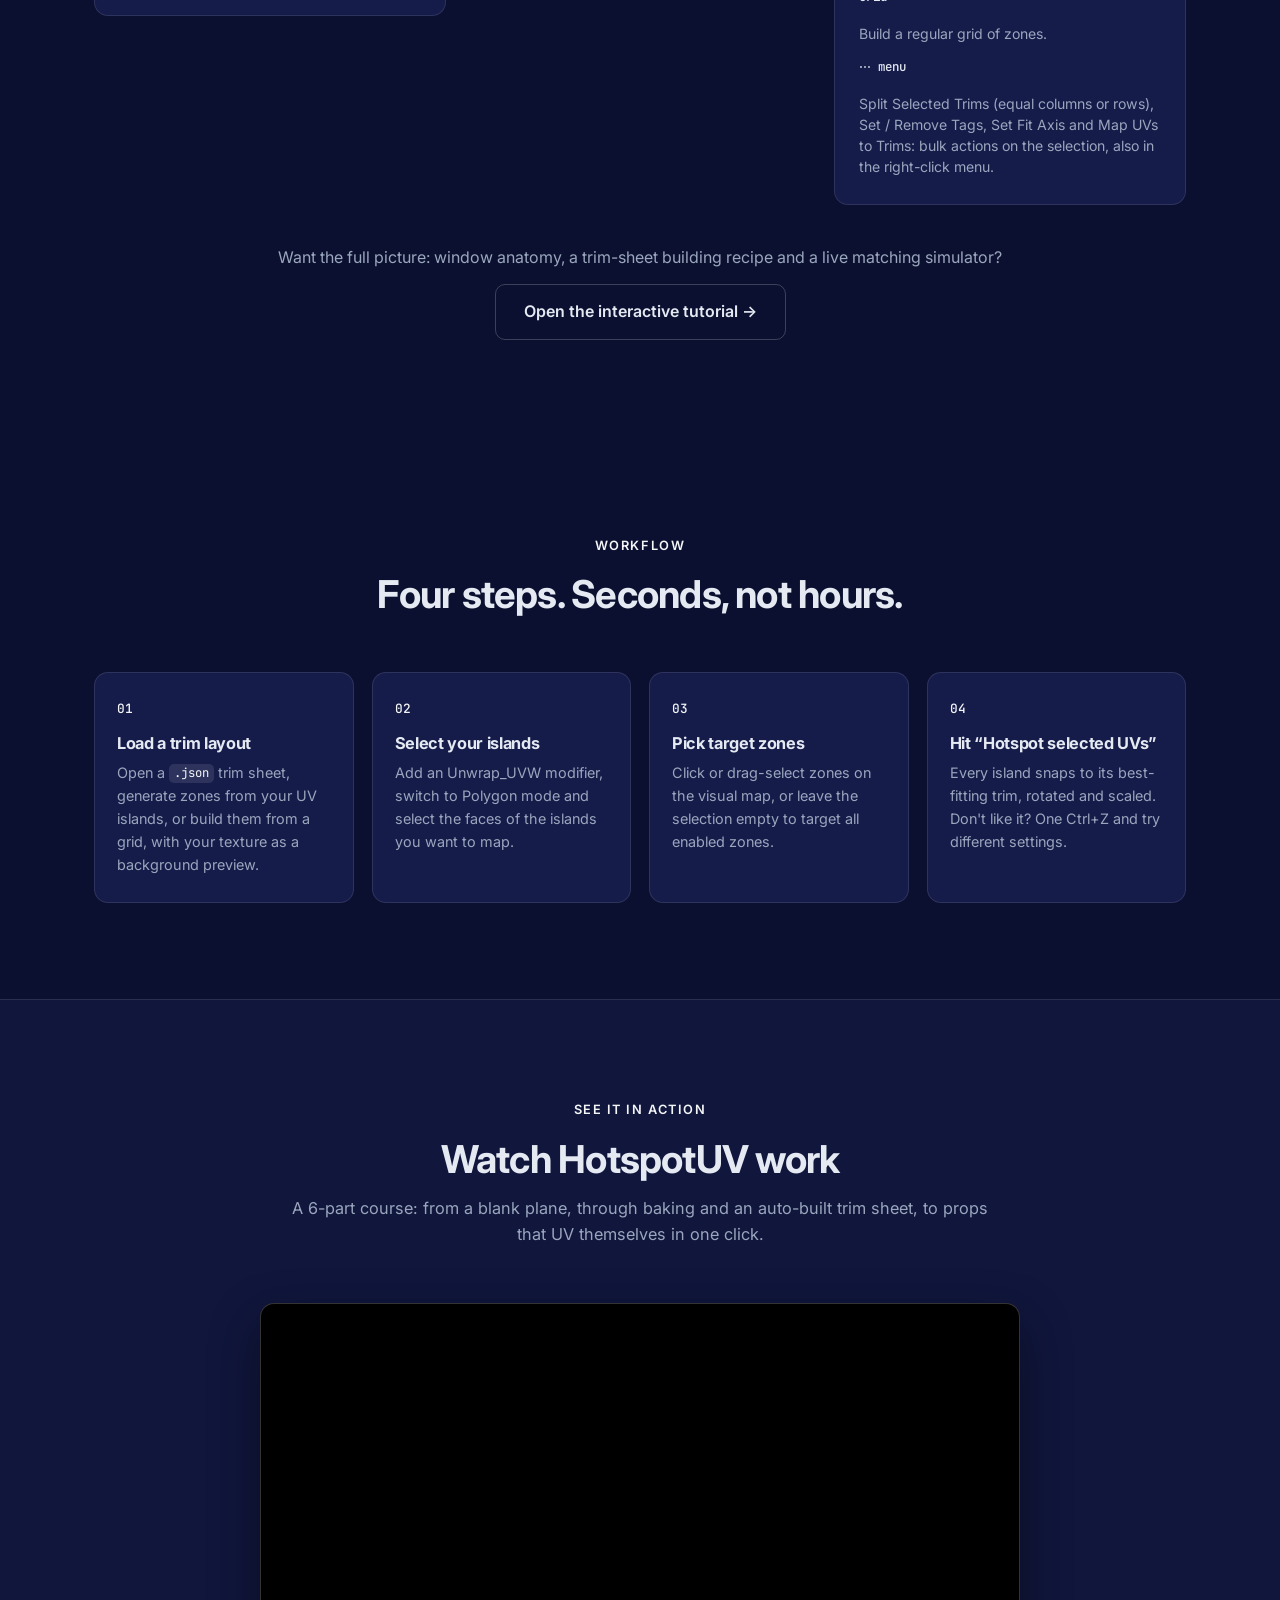
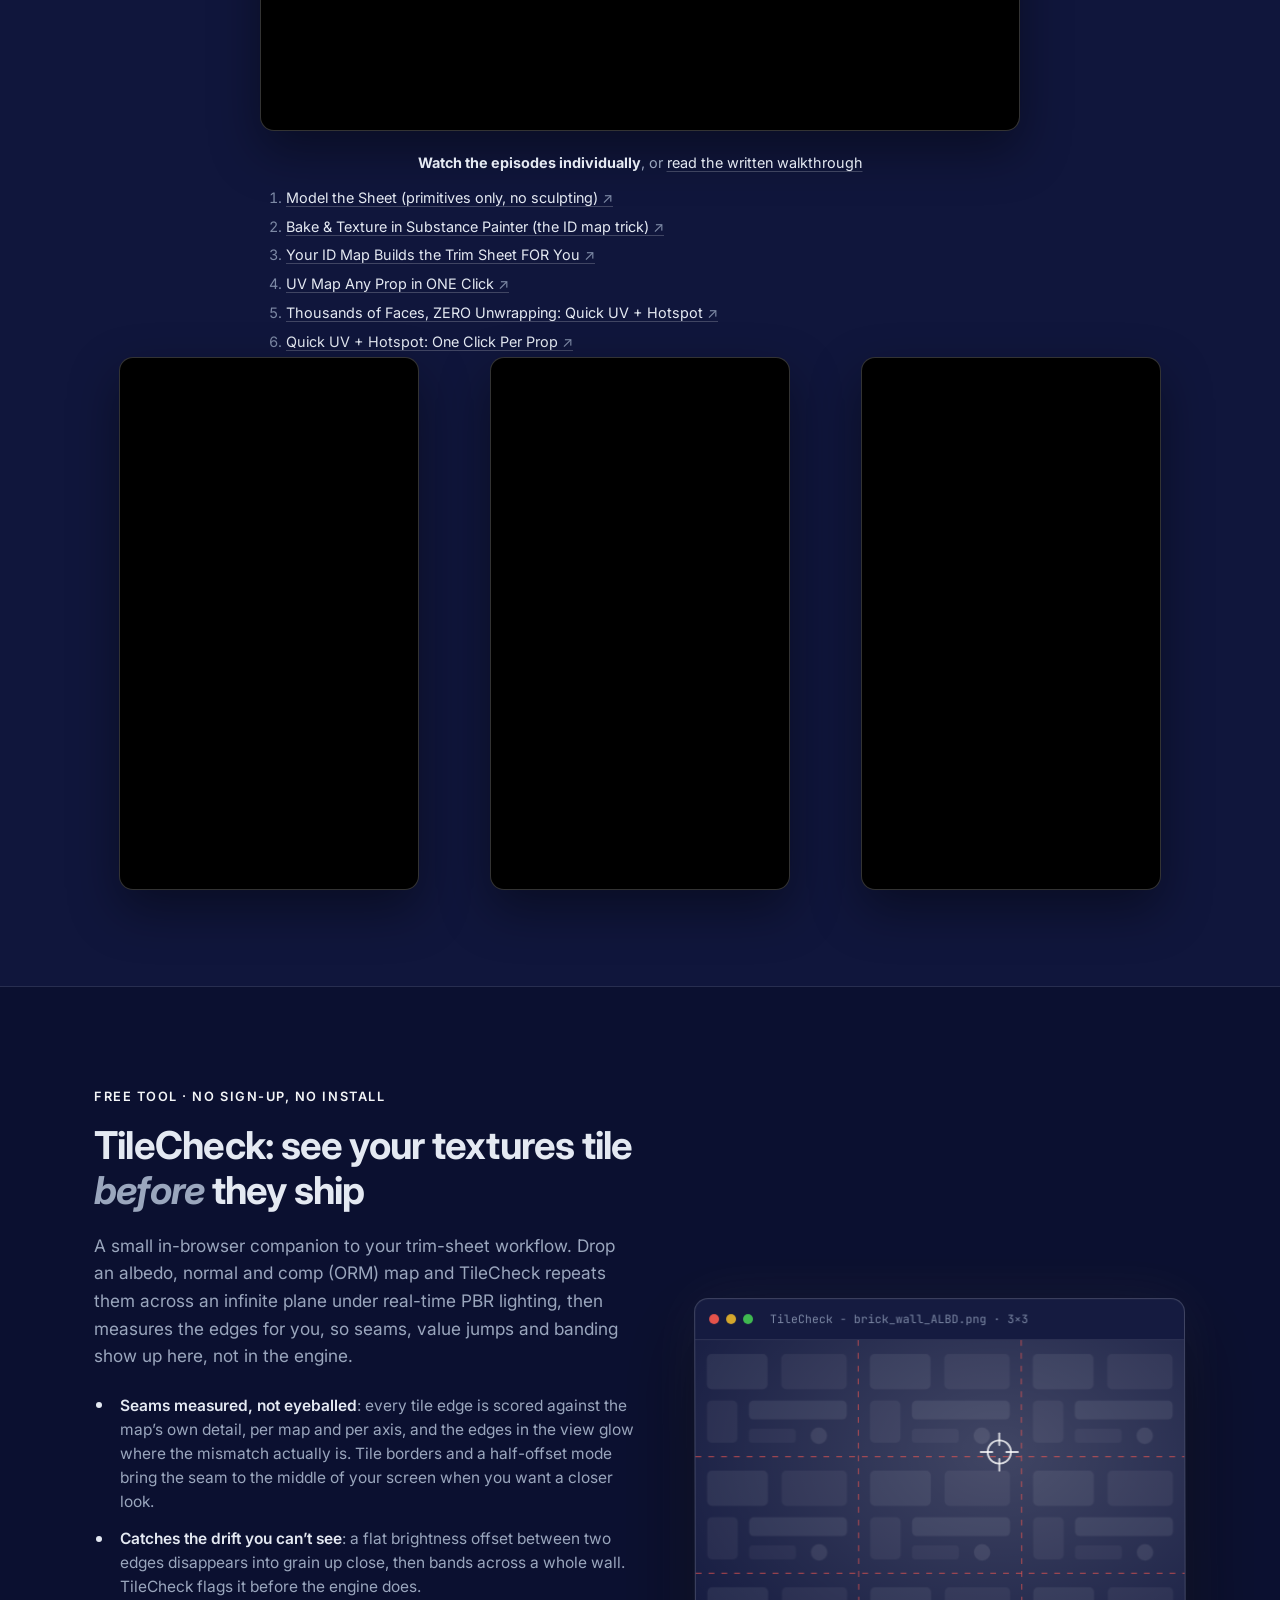
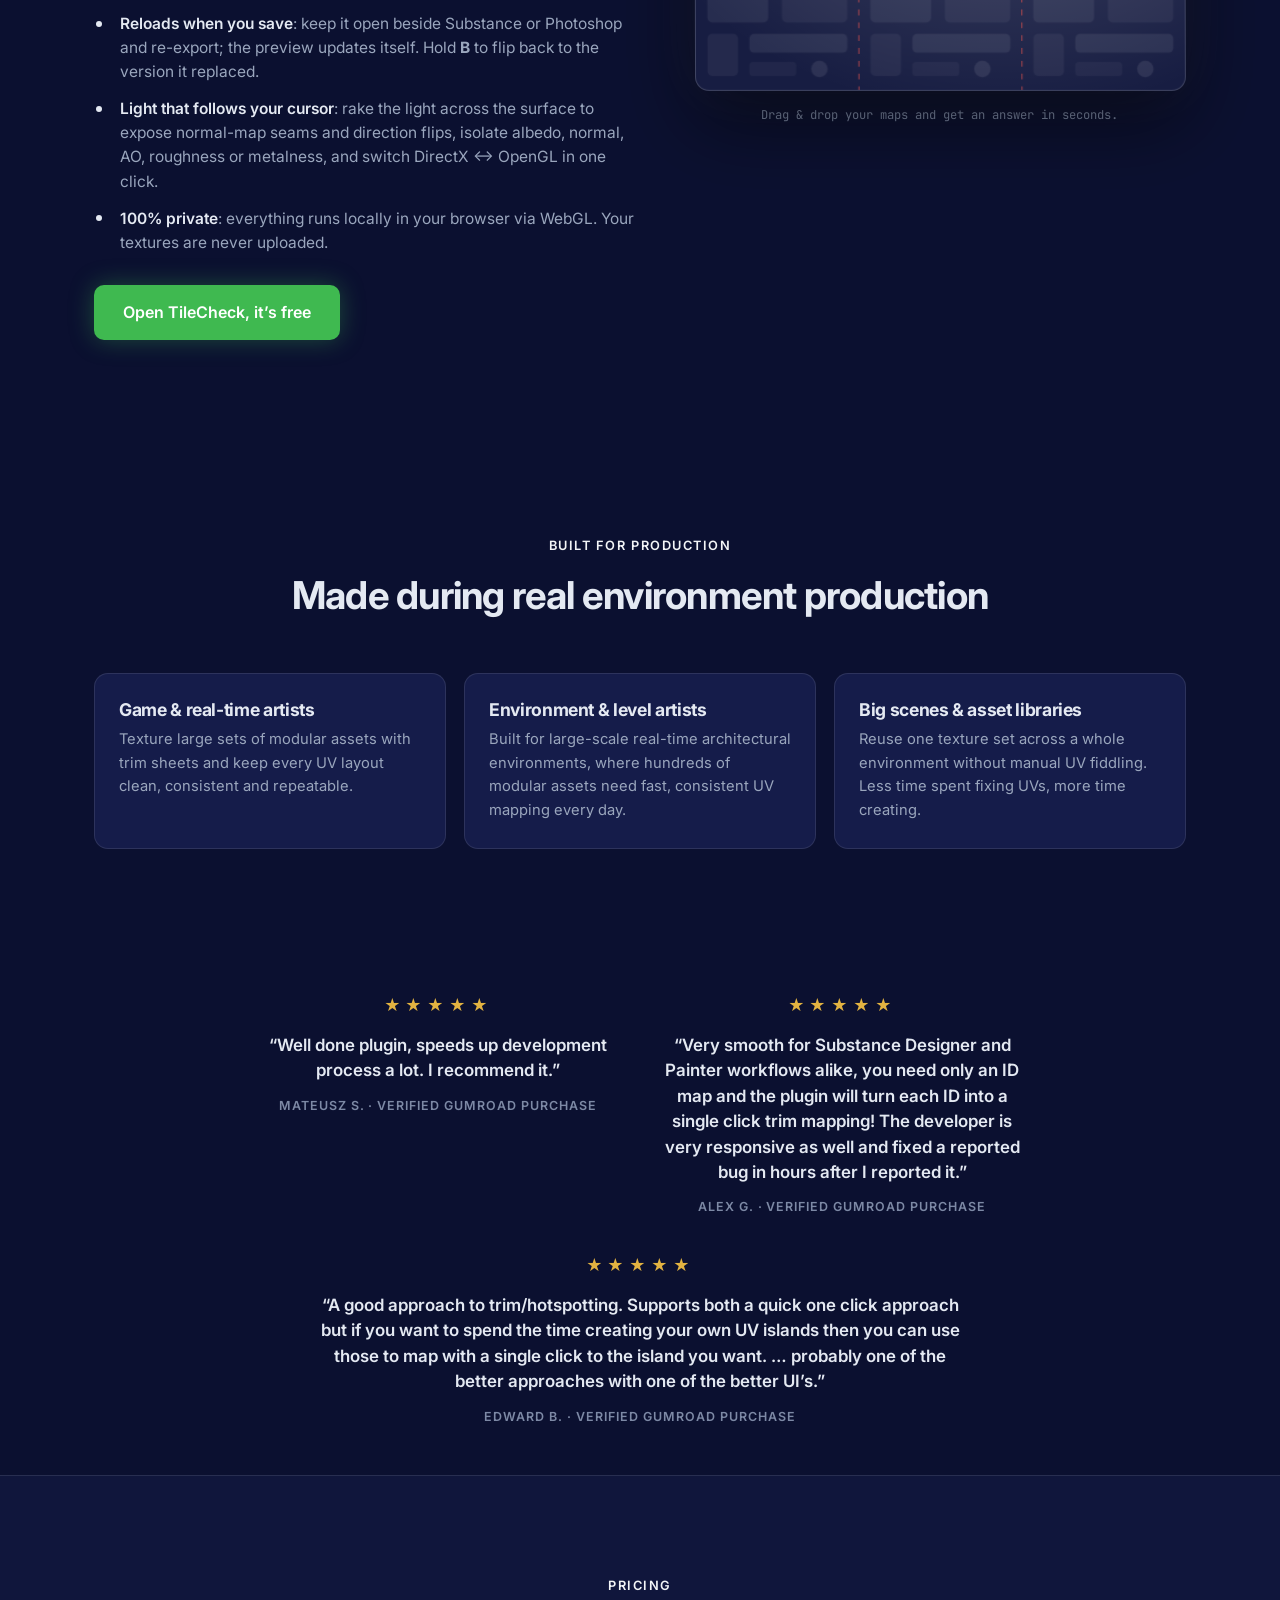
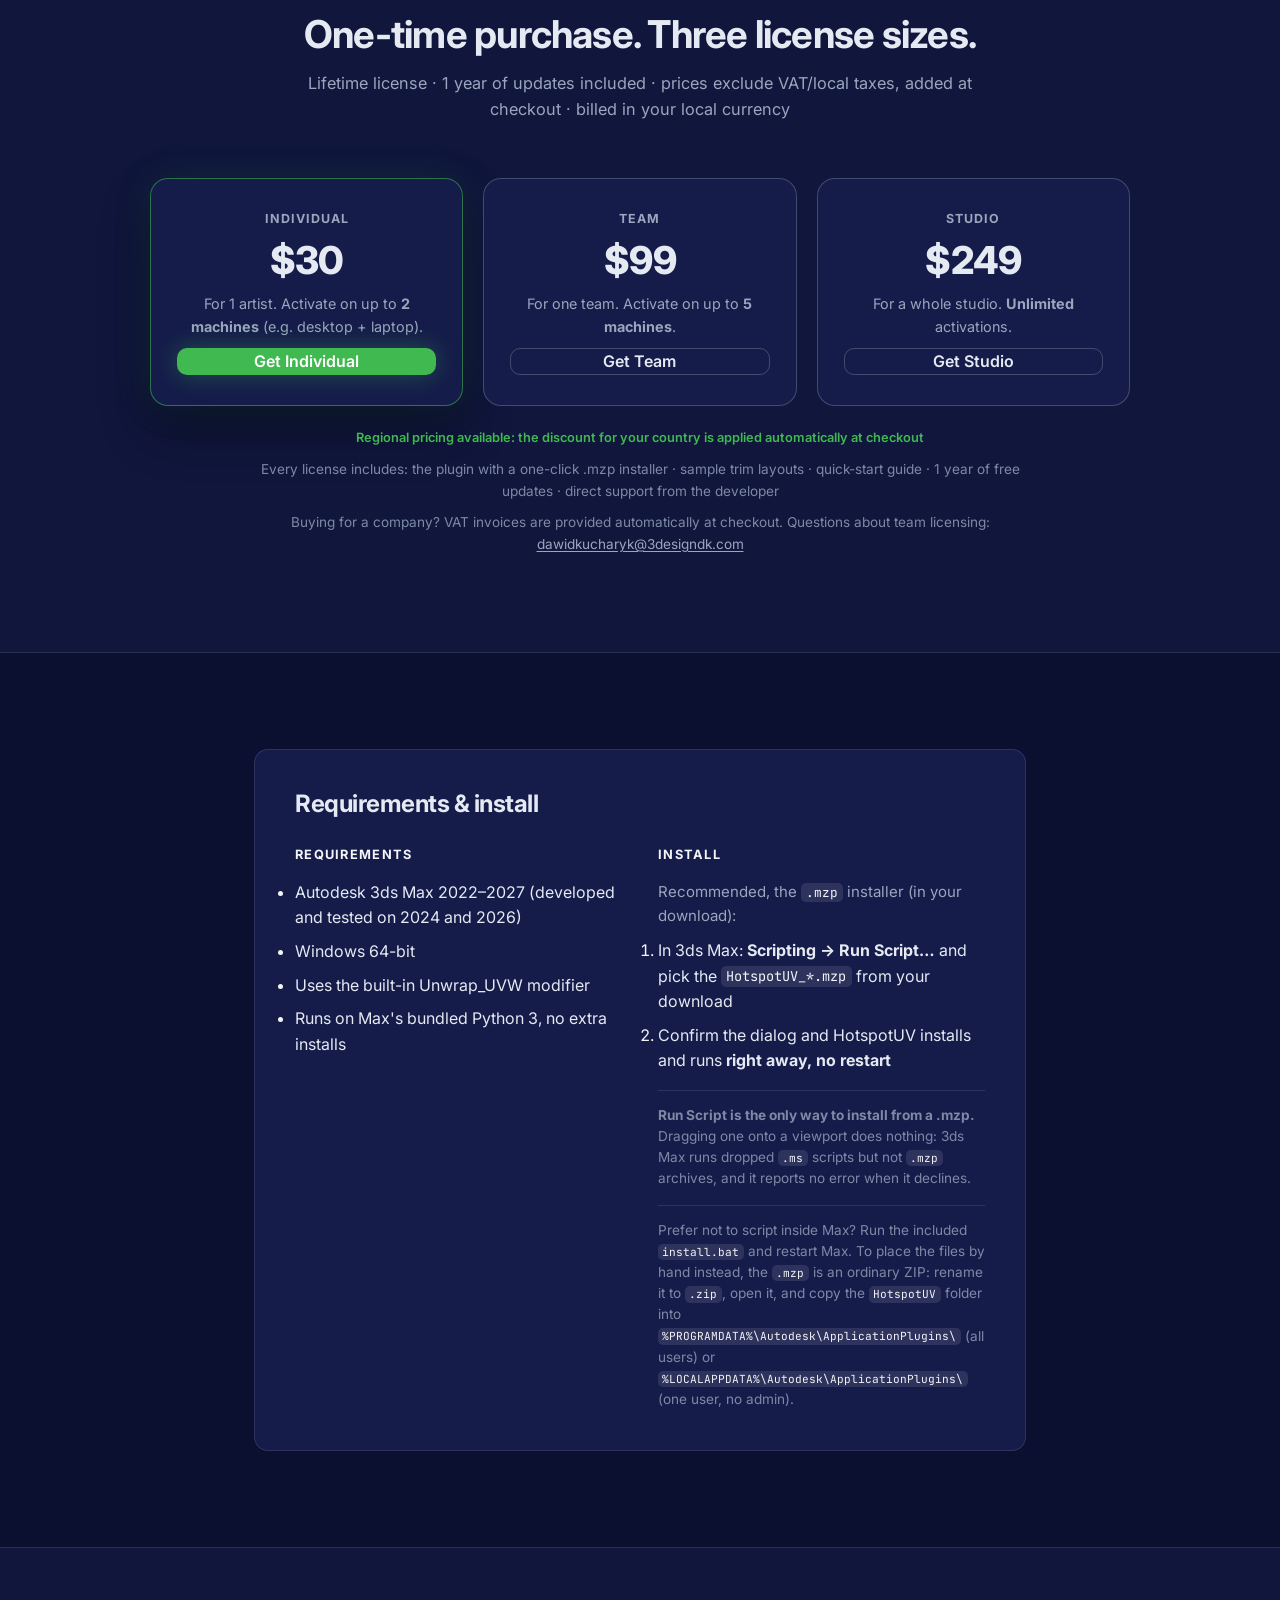
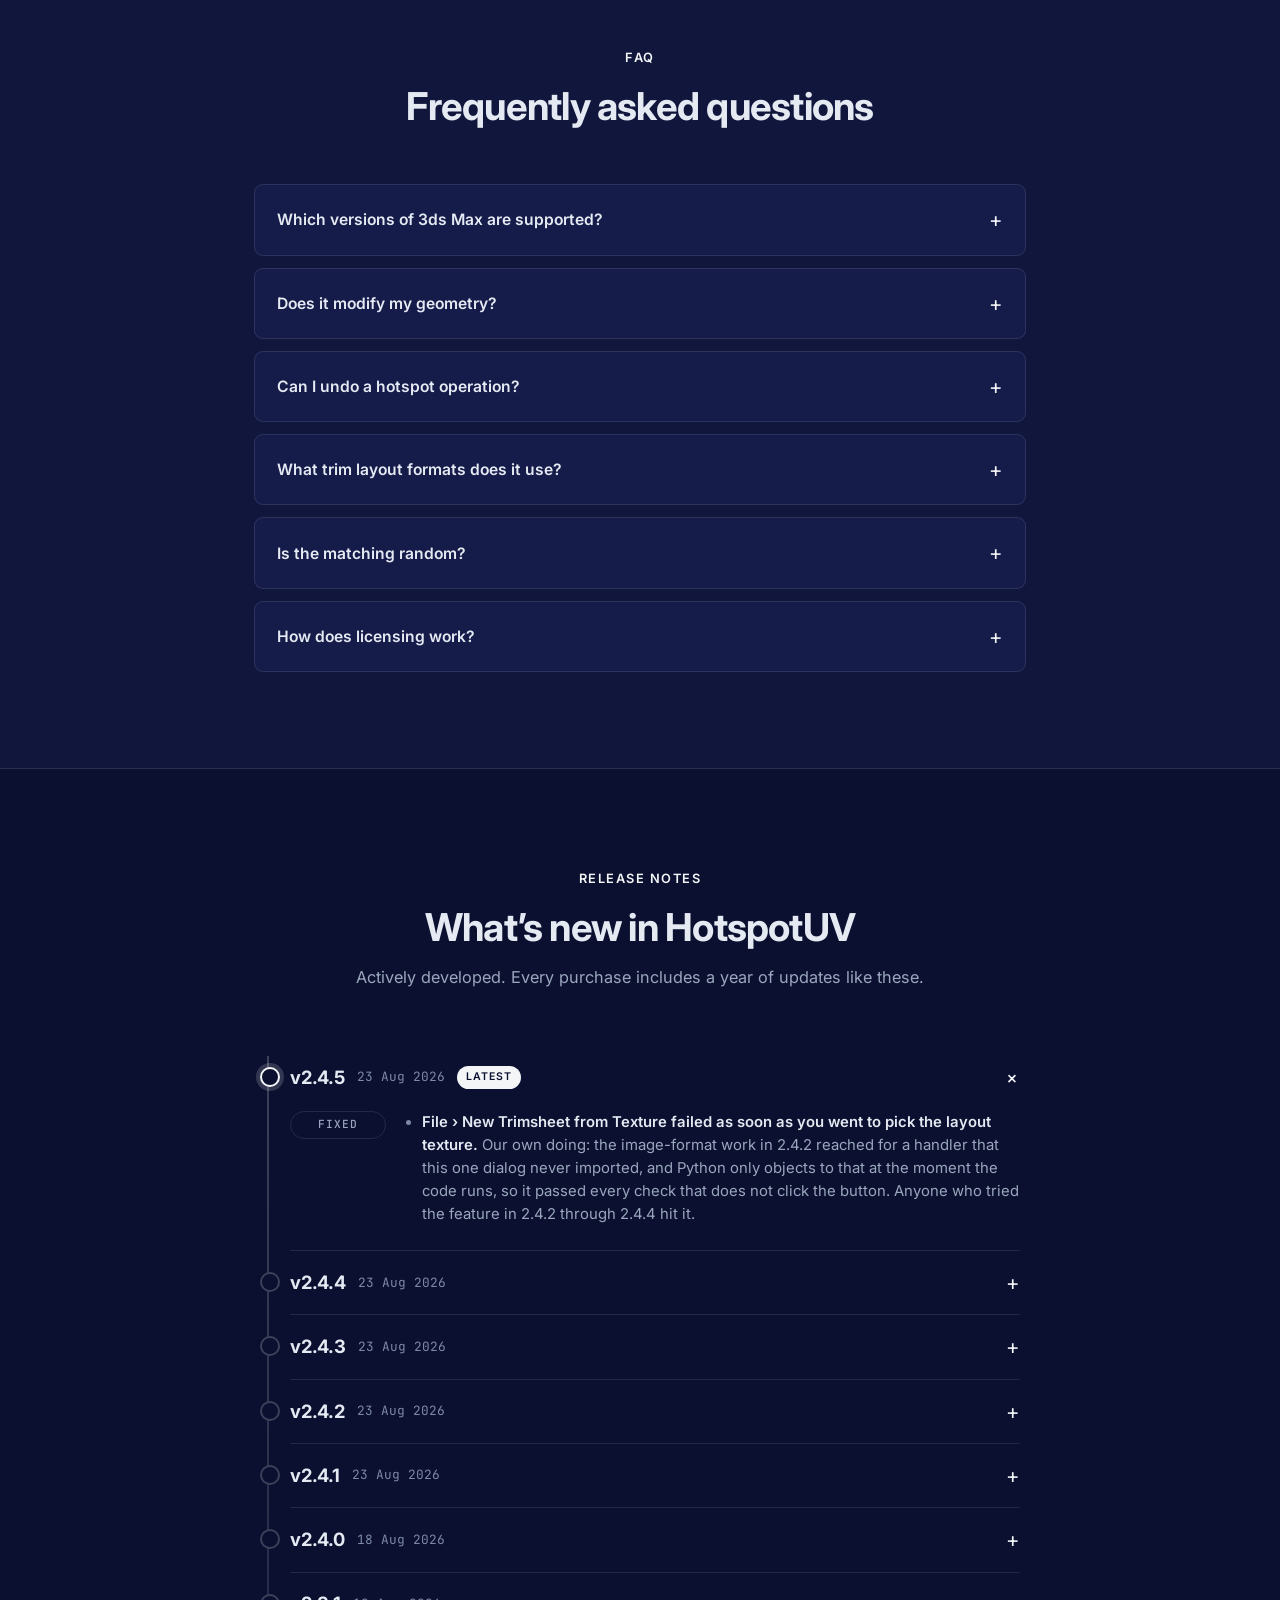
==== commit 41b4dd2f: "Instalacja: Run Script jako jedyna droga z .mzp Sekcja Install mowila prawde, ale niepelna. Doszlo z" ====
--- a/index.html
+++ b/index.html
@@ -76,7 +76,7 @@
   <link rel="preconnect" href="https://fonts.googleapis.com">
   <link rel="preconnect" href="https://fonts.gstatic.com" crossorigin>
   <link href="https://fonts.googleapis.com/css2?family=Inter:wght@400;500;600;700;800&family=JetBrains+Mono:wght@400;500&display=swap" rel="stylesheet">
-  <link rel="stylesheet" href="css/style.css?v=20260823e">
+  <link rel="stylesheet" href="css/style.css?v=20260823f">
 </head>
 <body>
 
@@ -849,7 +849,8 @@
               <li>In 3ds Max: <strong>Scripting &rarr; Run Script&hellip;</strong> and pick the <code>HotspotUV_*.mzp</code> from your download</li>
               <li>Confirm the dialog and HotspotUV installs and runs <strong>right away, no restart</strong></li>
             </ol>
-            <p class="req-note">Prefer not to click inside Max? Run the included <code>install.bat</code>, or copy the <code>HotspotUV</code> folder into <code>%PROGRAMDATA%\Autodesk\ApplicationPlugins\</code> (all users) or <code>%LOCALAPPDATA%\Autodesk\ApplicationPlugins\</code> (one user, no admin), then restart Max.</p>
+            <p class="req-note"><strong>Run Script is the only way to install from a .mzp.</strong> Dragging one onto a viewport does nothing: 3ds Max runs dropped <code>.ms</code> scripts but not <code>.mzp</code> archives, and it reports no error when it declines.</p>
+            <p class="req-note">Prefer not to script inside Max? Run the included <code>install.bat</code> and restart Max. To place the files by hand instead, the <code>.mzp</code> is an ordinary ZIP: rename it to <code>.zip</code>, open it, and copy the <code>HotspotUV</code> folder into <code>%PROGRAMDATA%\Autodesk\ApplicationPlugins\</code> (all users) or <code>%LOCALAPPDATA%\Autodesk\ApplicationPlugins\</code> (one user, no admin).</p>
           </div>
         </div>
       </div>
